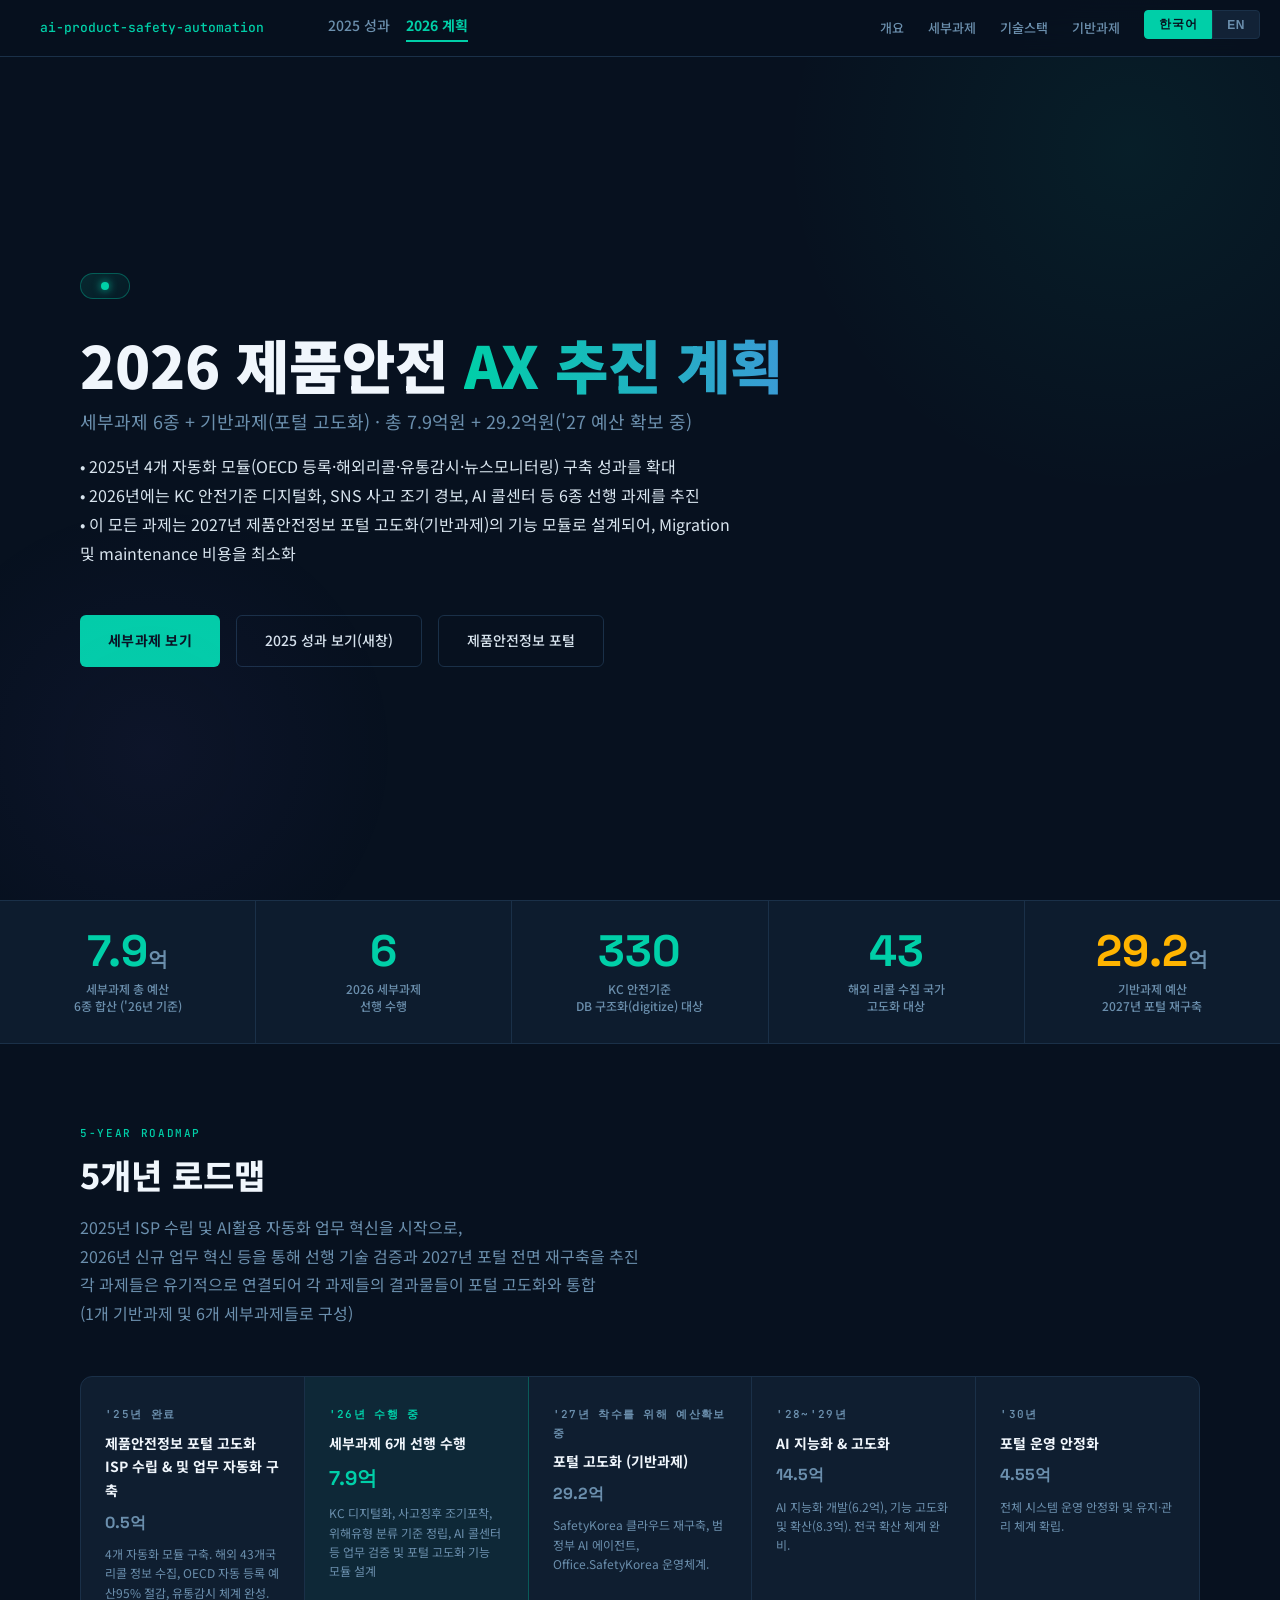
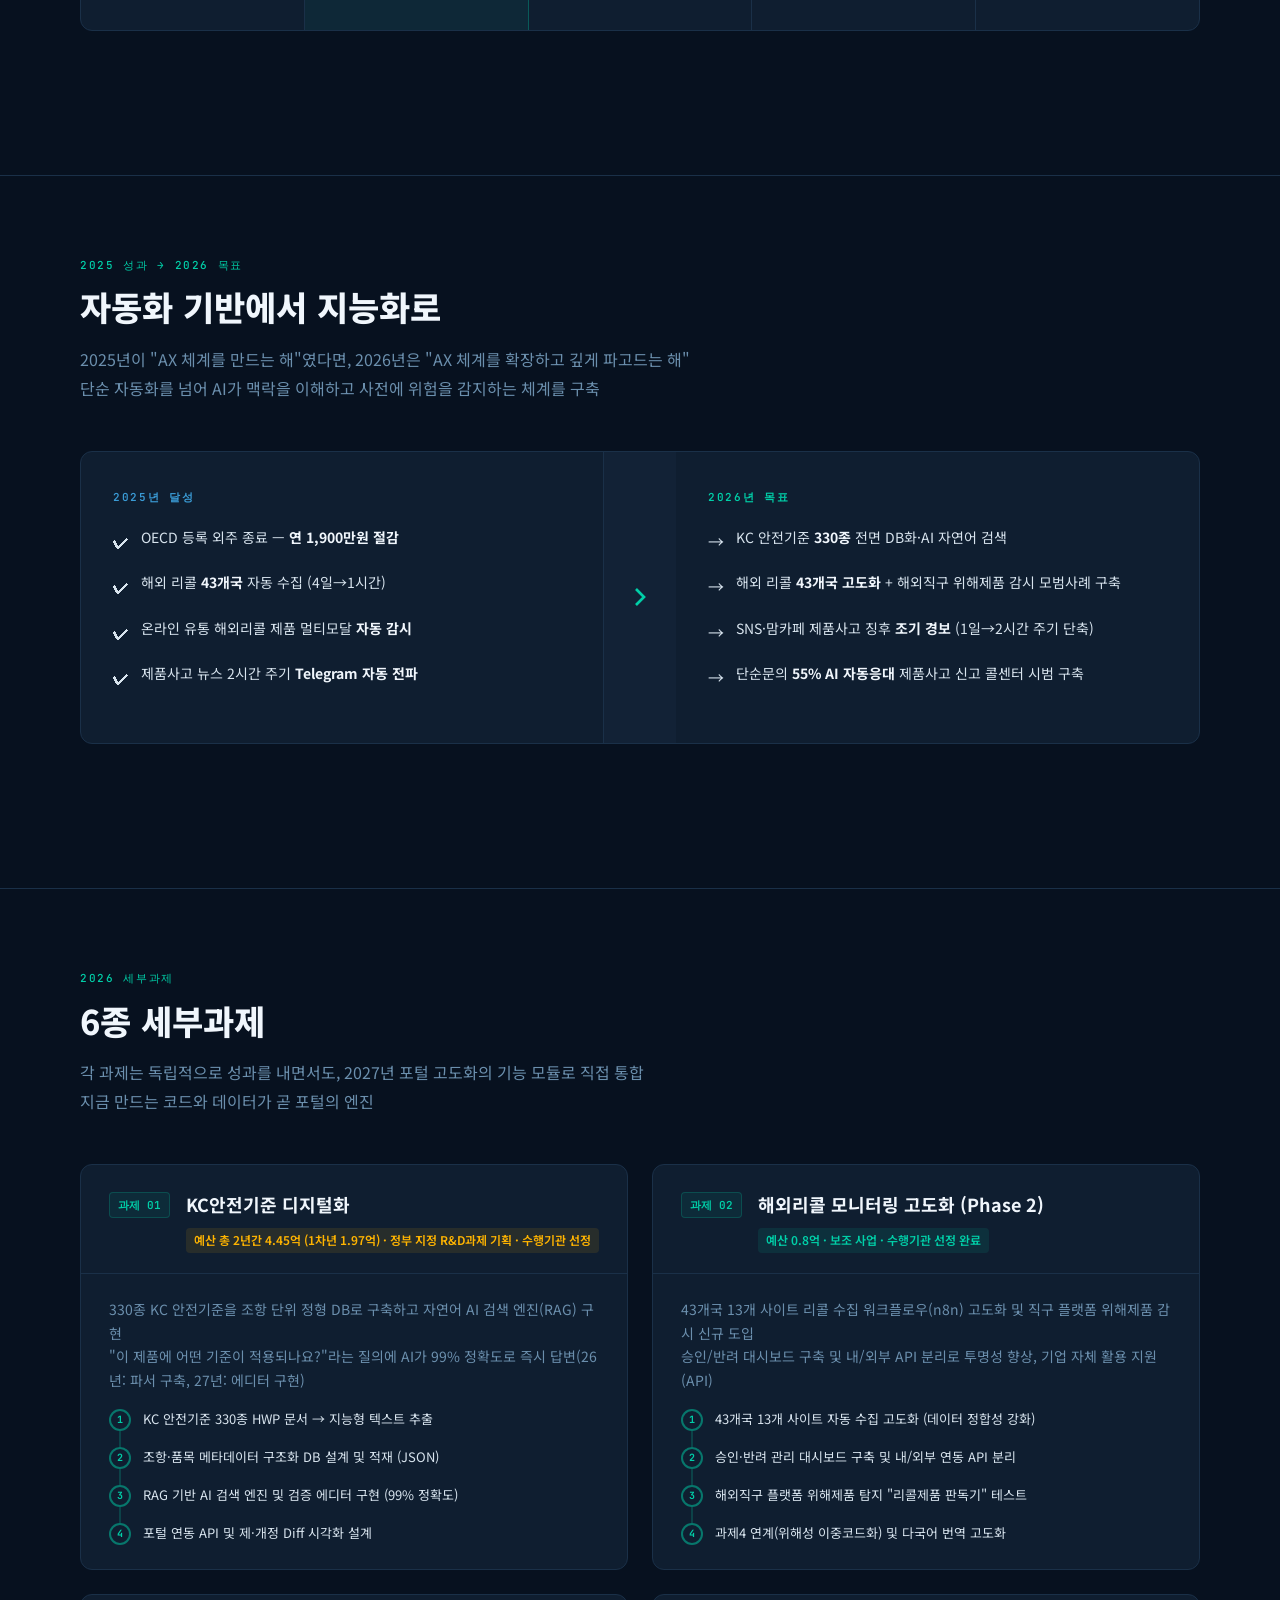
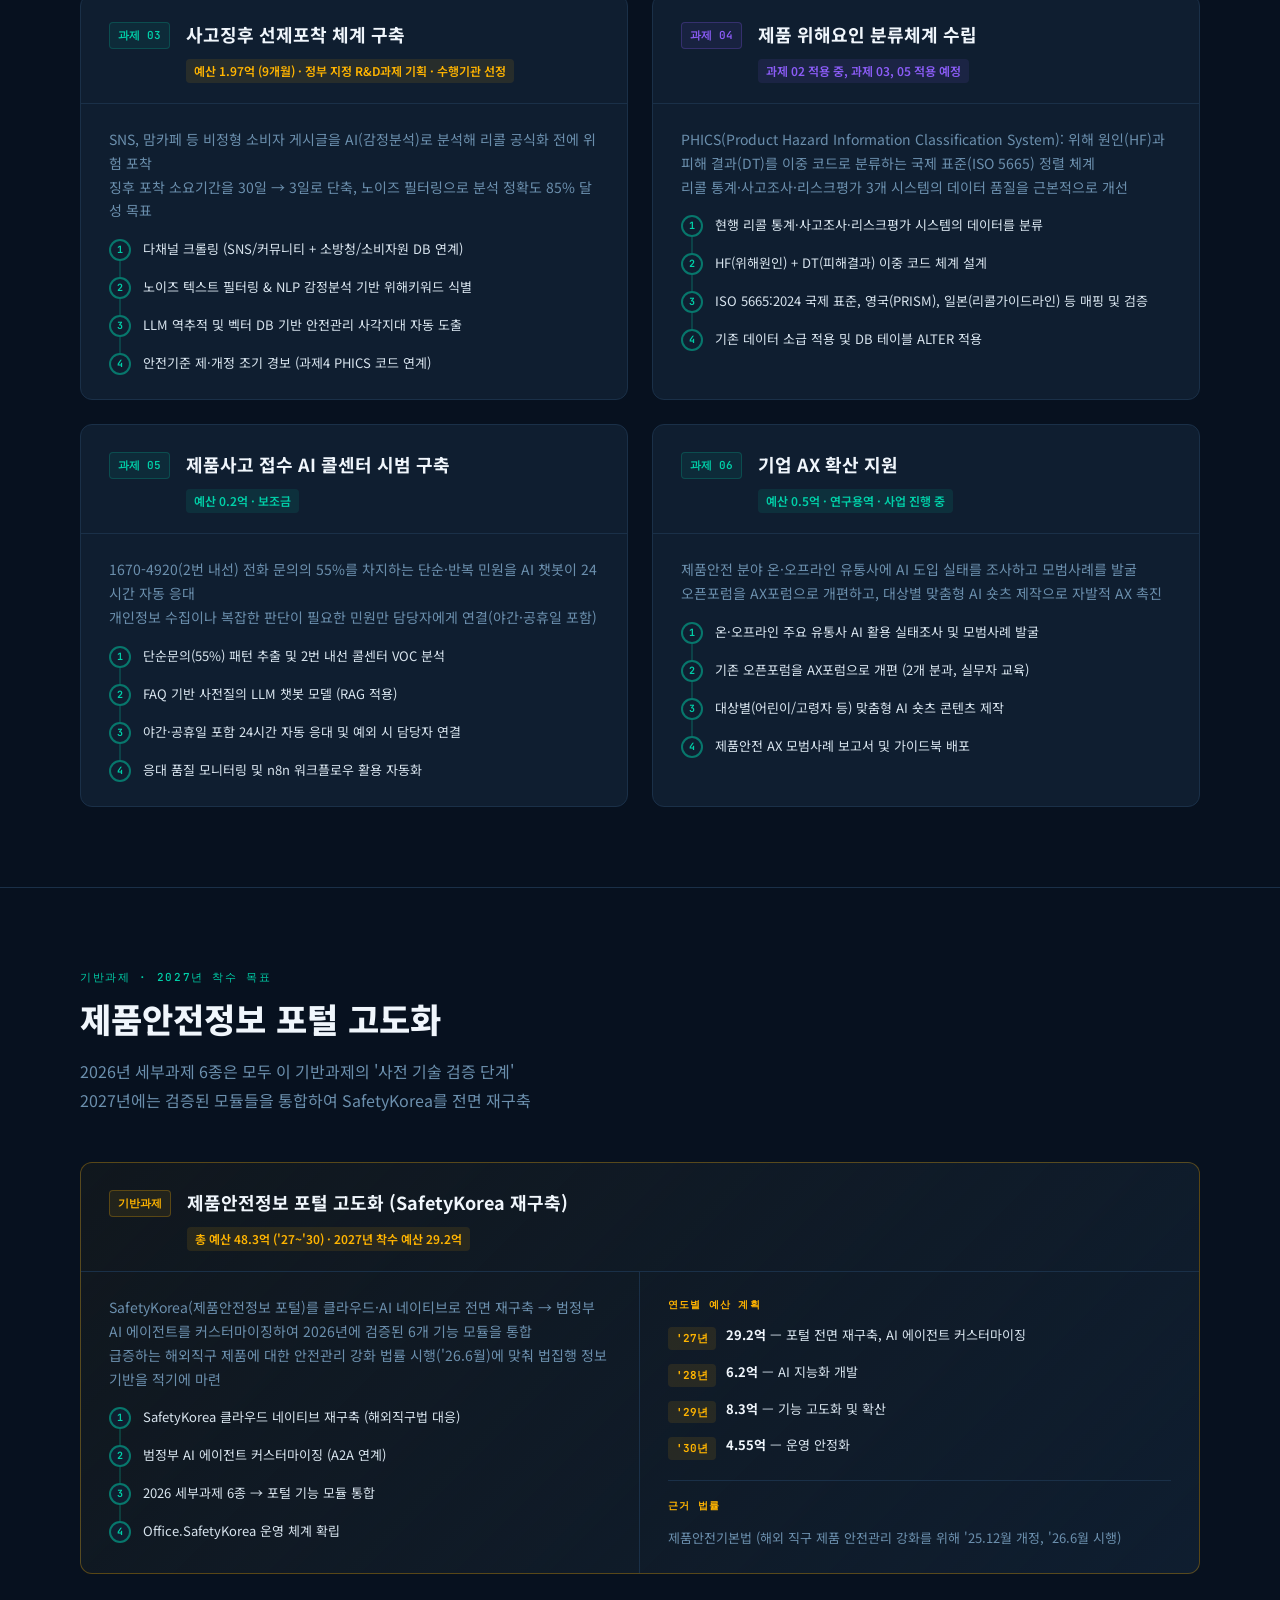
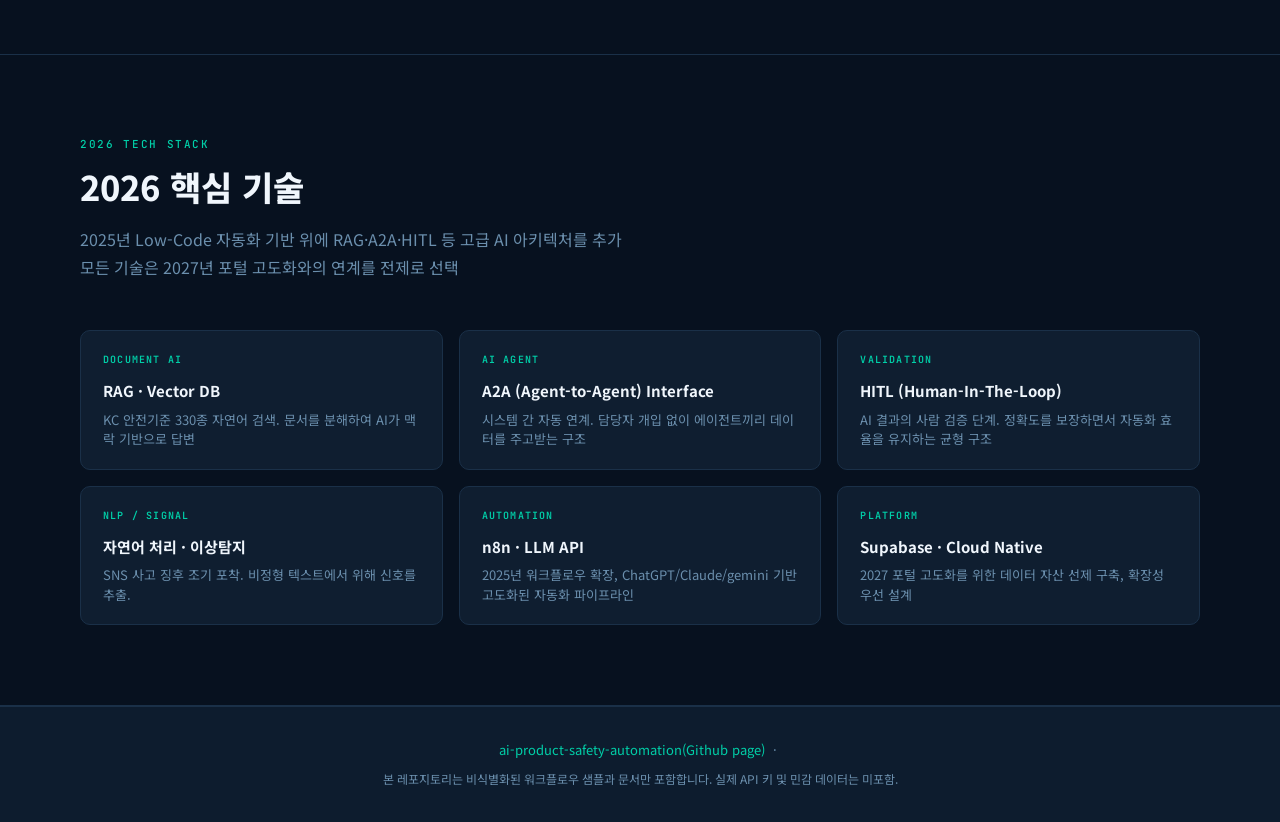
==== docs/2026.html @ 0cce058b "Update 2026.html" ====
<!DOCTYPE html>
<html lang="ko">

<head>
  <meta charset="UTF-8">
  <meta name="viewport" content="width=device-width, initial-scale=1.0">
  <title>2026 AI-Based Product Safety AX Plan | 배승호 · Seungho Bae</title>
  <meta name="description" content="2026년 제품안전 AX 추진 계획 — 세부과제 6종 + 기반과제(포털 고도화) | 제품안전정보과">
  <link rel="preconnect" href="https://fonts.googleapis.com">
  <link
    href="https://fonts.googleapis.com/css2?family=Noto+Sans+KR:wght@300;400;500;700;900&family=Space+Grotesk:wght@300;400;500;600;700&family=JetBrains+Mono:wght@400;500&display=swap"
    rel="stylesheet">
  <style>
    :root {
      --navy: #07111F;
      --navy2: #0D1C2E;
      --navy3: #122236;
      --card: #0F1E30;
      --teal: #00CFA8;
      --teal2: #00A888;
      --gold: #FFB400;
      --gold2: #E09E00;
      --orange: #FF6B35;
      --blue: #3A9BD5;
      --purple: #8B5CF6;
      --text: #D8E4EE;
      --muted: #6B8FAD;
      --border: #1A3048;
      --white: #F0F6FC;
    }

    * {
      margin: 0;
      padding: 0;
      box-sizing: border-box;
    }

    html {
      scroll-behavior: smooth;
    }

    body {
      font-family: 'Noto Sans KR', 'Space Grotesk', sans-serif;
      background: var(--navy);
      color: var(--text);
      line-height: 1.7;
      overflow-x: hidden;
    }

    /* ── LANG TOGGLE ── */
    .lang-bar {
      position: fixed;
      top: 0;
      right: 0;
      z-index: 999;
      display: flex;
      gap: 0;
      padding: 10px 20px;
    }

    .lang-btn {
      padding: 5px 14px;
      font-size: 12px;
      font-weight: 600;
      background: var(--navy3);
      color: var(--muted);
      border: 1px solid var(--border);
      cursor: pointer;
      transition: all 0.2s;
      letter-spacing: 0.05em;
    }

    .lang-btn:first-child {
      border-radius: 4px 0 0 4px;
    }

    .lang-btn:last-child {
      border-radius: 0 4px 4px 0;
    }

    .lang-btn.active {
      background: var(--teal);
      color: var(--navy);
      border-color: var(--teal);
    }

    .lang-btn:hover:not(.active) {
      color: var(--white);
    }

    /* ── NAV ── */
    nav {
      position: fixed;
      top: 0;
      left: 0;
      right: 0;
      z-index: 100;
      background: rgba(7, 17, 31, 0.92);
      backdrop-filter: blur(12px);
      border-bottom: 1px solid var(--border);
      padding: 14px 40px;
      display: flex;
      align-items: center;
      gap: 32px;
    }

    .nav-logo {
      font-family: 'JetBrains Mono', monospace;
      font-size: 13px;
      color: var(--teal);
      font-weight: 500;
      text-decoration: none;
      white-space: nowrap;
    }

    .nav-links {
      display: flex;
      gap: 24px;
      margin-left: auto;
      margin-right: 120px;
    }

    .nav-links a {
      font-size: 13px;
      color: var(--muted);
      text-decoration: none;
      transition: color 0.2s;
      font-weight: 500;
    }

    .nav-links a:hover {
      color: var(--teal);
    }

    /* ── HERO ── */
    .hero {
      min-height: 100vh;
      display: flex;
      flex-direction: column;
      justify-content: center;
      padding: 120px 80px 80px;
      position: relative;
      overflow: hidden;
    }

    .hero::before {
      content: '';
      position: absolute;
      top: -200px;
      right: -200px;
      width: 700px;
      height: 700px;
      border-radius: 50%;
      background: radial-gradient(circle, rgba(0, 207, 168, 0.07) 0%, transparent 70%);
      pointer-events: none;
    }

    .hero::after {
      content: '';
      position: absolute;
      bottom: -100px;
      left: -100px;
      width: 500px;
      height: 500px;
      border-radius: 50%;
      background: radial-gradient(circle, rgba(139, 92, 246, 0.05) 0%, transparent 70%);
      pointer-events: none;
    }

    .plan-badge {
      display: inline-flex;
      align-items: center;
      gap: 10px;
      background: linear-gradient(135deg, rgba(0, 207, 168, 0.12), rgba(0, 207, 168, 0.05));
      border: 1px solid rgba(0, 207, 168, 0.35);
      border-radius: 100px;
      padding: 8px 20px;
      margin-bottom: 32px;
      width: fit-content;
      animation: fadeInDown 0.6s ease;
    }

    .plan-badge .dot {
      width: 8px;
      height: 8px;
      border-radius: 50%;
      background: var(--teal);
      box-shadow: 0 0 8px var(--teal);
      animation: pulse 2s infinite;
    }

    @keyframes pulse {

      0%,
      100% {
        opacity: 1;
      }

      50% {
        opacity: 0.4;
      }
    }

    .plan-badge span {
      font-size: 13px;
      font-weight: 600;
      color: var(--teal);
      letter-spacing: 0.03em;
    }

    .hero h1 {
      font-size: clamp(32px, 5vw, 58px);
      font-weight: 900;
      line-height: 1.15;
      color: var(--white);
      margin-bottom: 8px;
      animation: fadeInUp 0.7s ease 0.1s both;
    }

    .hero h1 em {
      font-style: normal;
      background: linear-gradient(90deg, var(--teal), var(--blue));
      -webkit-background-clip: text;
      -webkit-text-fill-color: transparent;
    }

    .hero .subtitle {
      font-size: clamp(14px, 2vw, 18px);
      color: var(--muted);
      margin-bottom: 16px;
      font-weight: 400;
      animation: fadeInUp 0.7s ease 0.2s both;
    }

    .hero .desc {
      max-width: 660px;
      font-size: 16px;
      color: var(--text);
      margin-bottom: 48px;
      line-height: 1.8;
      animation: fadeInUp 0.7s ease 0.3s both;
    }

    .hero-cta {
      display: flex;
      gap: 16px;
      flex-wrap: wrap;
      animation: fadeInUp 0.7s ease 0.4s both;
    }

    .btn-primary {
      display: inline-flex;
      align-items: center;
      gap: 8px;
      background: var(--teal);
      color: var(--navy);
      padding: 13px 28px;
      border-radius: 6px;
      font-weight: 700;
      font-size: 14px;
      text-decoration: none;
      transition: all 0.2s;
      letter-spacing: 0.02em;
    }

    .btn-primary:hover {
      background: var(--teal2);
      transform: translateY(-2px);
    }

    .btn-outline {
      display: inline-flex;
      align-items: center;
      gap: 8px;
      border: 1.5px solid var(--border);
      color: var(--text);
      padding: 13px 28px;
      border-radius: 6px;
      font-weight: 500;
      font-size: 14px;
      text-decoration: none;
      transition: all 0.2s;
    }

    .btn-outline:hover {
      border-color: var(--teal);
      color: var(--teal);
    }

    @keyframes fadeInDown {
      from {
        opacity: 0;
        transform: translateY(-16px);
      }

      to {
        opacity: 1;
        transform: none;
      }
    }

    @keyframes fadeInUp {
      from {
        opacity: 0;
        transform: translateY(20px);
      }

      to {
        opacity: 1;
        transform: none;
      }
    }

    /* ── STATS STRIP ── */
    .stats-strip {
      display: grid;
      grid-template-columns: repeat(5, 1fr);
      gap: 1px;
      background: var(--border);
      border-top: 1px solid var(--border);
      border-bottom: 1px solid var(--border);
    }

    .stat-item {
      background: var(--navy2);
      padding: 28px 24px;
      text-align: center;
      transition: background 0.2s;
    }

    .stat-item:hover {
      background: var(--navy3);
    }

    .stat-num {
      font-family: 'Space Grotesk', sans-serif;
      font-size: clamp(28px, 3.5vw, 44px);
      font-weight: 700;
      color: var(--teal);
      line-height: 1;
      margin-bottom: 8px;
    }

    .stat-num.gold {
      color: var(--gold);
    }

    .stat-num.purple {
      color: var(--purple);
    }

    .stat-label {
      font-size: 12px;
      color: var(--muted);
      font-weight: 500;
      line-height: 1.4;
    }

    /* ── SECTIONS ── */
    section {
      padding: 80px 80px;
    }

    .section-tag {
      font-family: 'JetBrains Mono', monospace;
      font-size: 11px;
      font-weight: 500;
      color: var(--teal);
      letter-spacing: 0.15em;
      text-transform: uppercase;
      margin-bottom: 12px;
      display: block;
    }

    .section-title {
      font-size: clamp(22px, 3vw, 34px);
      font-weight: 800;
      color: var(--white);
      margin-bottom: 16px;
      line-height: 1.25;
    }

    .section-desc {
      font-size: 16px;
      color: var(--muted);
      max-width: 640px;
      line-height: 1.8;
      margin-bottom: 48px;
    }

    /* ── ROADMAP ── */
    .roadmap {
      display: flex;
      align-items: stretch;
      gap: 0;
      margin-bottom: 64px;
      background: var(--card);
      border: 1px solid var(--border);
      border-radius: 12px;
      overflow: hidden;
    }

    .rm-step {
      flex: 1;
      padding: 28px 24px;
      border-right: 1px solid var(--border);
      position: relative;
      transition: background 0.2s;
    }

    .rm-step:last-child {
      border-right: none;
    }

    .rm-step:hover {
      background: var(--navy3);
    }

    .rm-step.active {
      background: rgba(0, 207, 168, 0.06);
      border-color: rgba(0, 207, 168, 0.3);
    }

    .rm-year {
      font-family: 'JetBrains Mono', monospace;
      font-size: 11px;
      font-weight: 600;
      letter-spacing: 0.12em;
      margin-bottom: 8px;
      color: var(--muted);
    }

    .rm-step.active .rm-year {
      color: var(--teal);
    }

    .rm-name {
      font-size: 14px;
      font-weight: 700;
      color: var(--white);
      margin-bottom: 6px;
    }

    .rm-budget {
      font-family: 'Space Grotesk', sans-serif;
      font-size: 20px;
      font-weight: 700;
      color: var(--teal);
      margin-bottom: 8px;
    }

    .rm-step:not(.active) .rm-budget {
      color: var(--muted);
      font-size: 16px;
    }

    .rm-desc {
      font-size: 12px;
      color: var(--muted);
      line-height: 1.6;
    }

    /* ── BEFORE/AFTER (2025→2026) ── */
    .before-after {
      display: grid;
      grid-template-columns: 1fr auto 1fr;
      gap: 0;
      align-items: stretch;
      margin-bottom: 64px;
      background: var(--card);
      border: 1px solid var(--border);
      border-radius: 12px;
      overflow: hidden;
    }

    .ba-side {
      padding: 36px 32px;
    }

    .ba-side.before {
      border-right: 1px solid var(--border);
    }

    .ba-label {
      font-family: 'JetBrains Mono', monospace;
      font-size: 11px;
      font-weight: 600;
      letter-spacing: 0.15em;
      text-transform: uppercase;
      margin-bottom: 20px;
    }

    .ba-label.before {
      color: var(--blue);
    }

    .ba-label.after {
      color: var(--teal);
    }

    .ba-arrow {
      display: flex;
      align-items: center;
      justify-content: center;
      padding: 20px;
      background: var(--navy3);
    }

    .ba-arrow svg {
      color: var(--teal);
    }

    .ba-item {
      display: flex;
      gap: 12px;
      margin-bottom: 16px;
      align-items: flex-start;
    }

    .ba-icon {
      font-size: 16px;
      margin-top: 2px;
      flex-shrink: 0;
    }

    .ba-text {
      font-size: 14px;
      color: var(--text);
      line-height: 1.6;
    }

    .ba-text strong {
      color: var(--white);
    }

    /* ── MODULES GRID ── */
    .modules-grid {
      display: grid;
      grid-template-columns: repeat(2, 1fr);
      gap: 24px;
    }

    .module-card {
      background: var(--card);
      border: 1px solid var(--border);
      border-radius: 12px;
      overflow: hidden;
      transition: border-color 0.2s, transform 0.2s;
    }

    .module-card:hover {
      border-color: var(--teal);
      transform: translateY(-3px);
    }

    .module-card.base-task {
      grid-column: 1 / -1;
      border-color: rgba(255, 180, 0, 0.3);
      background: linear-gradient(135deg, rgba(255, 180, 0, 0.04), var(--card));
    }

    .module-card.base-task:hover {
      border-color: var(--gold);
    }

    .module-header {
      padding: 24px 28px 20px;
      border-bottom: 1px solid var(--border);
      display: flex;
      align-items: flex-start;
      gap: 16px;
    }

    .module-num {
      font-family: 'JetBrains Mono', monospace;
      font-size: 11px;
      font-weight: 600;
      color: var(--teal);
      background: rgba(0, 207, 168, 0.08);
      border: 1px solid rgba(0, 207, 168, 0.2);
      border-radius: 4px;
      padding: 3px 8px;
      white-space: nowrap;
      margin-top: 3px;
    }

    .module-num.gold-num {
      color: var(--gold);
      background: rgba(255, 180, 0, 0.08);
      border-color: rgba(255, 180, 0, 0.25);
    }

    .module-num.internal {
      color: var(--purple);
      background: rgba(139, 92, 246, 0.08);
      border-color: rgba(139, 92, 246, 0.25);
    }

    .module-title {
      font-size: 18px;
      font-weight: 700;
      color: var(--white);
      margin-bottom: 6px;
    }

    .module-impact {
      display: inline-block;
      font-size: 12px;
      font-weight: 600;
      color: var(--gold);
      background: rgba(255, 180, 0, 0.1);
      border-radius: 4px;
      padding: 2px 8px;
    }

    .module-impact.teal {
      color: var(--teal);
      background: rgba(0, 207, 168, 0.1);
    }

    .module-impact.purple {
      color: var(--purple);
      background: rgba(139, 92, 246, 0.1);
    }

    .module-body {
      padding: 24px 28px;
    }

    .module-body p {
      font-size: 14px;
      color: var(--muted);
      line-height: 1.7;
      margin-bottom: 16px;
    }

    .process-steps {
      display: flex;
      flex-direction: column;
      gap: 16px;
      position: relative;
      padding-left: 22px;
      margin-top: 16px;
    }

    .process-steps::before {
      content: '';
      position: absolute;
      top: 8px;
      bottom: 8px;
      left: 10px;
      width: 2px;
      background: rgba(0, 207, 168, 0.2);
    }

    .step {
      display: flex;
      align-items: flex-start;
      gap: 12px;
      font-size: 13px;
      color: var(--text);
      line-height: 1.6;
      position: relative;
    }

    .step-num {
      width: 22px;
      height: 22px;
      border-radius: 50%;
      flex-shrink: 0;
      background: var(--card);
      border: 2px solid rgba(0, 207, 168, 0.5);
      display: flex;
      align-items: center;
      justify-content: center;
      font-family: 'JetBrains Mono', monospace;
      font-size: 10px;
      font-weight: 700;
      color: var(--teal);
      margin-left: -22px;
      z-index: 2;
      margin-top: 0px;
    }

    .module-card.internal-task .process-steps::before {
      background: rgba(139, 92, 246, 0.2);
    }

    .module-card.internal-task .step-num {
      border-color: rgba(139, 92, 246, 0.5);
      color: var(--purple);
    }

    /* ── BASE TASK LAYOUT ── */
    .base-task-inner {
      display: grid;
      grid-template-columns: 1fr 1fr;
      gap: 0;
    }

    .base-task-inner .module-body {
      border-right: 1px solid var(--border);
    }

    .base-task-right {
      padding: 24px 28px;
    }

    .base-tag {
      font-family: 'JetBrains Mono', monospace;
      font-size: 10px;
      font-weight: 600;
      letter-spacing: 0.12em;
      text-transform: uppercase;
      color: var(--gold);
      margin-bottom: 12px;
    }

    .timeline-row {
      display: flex;
      gap: 10px;
      margin-bottom: 12px;
      align-items: flex-start;
    }

    .tl-year {
      font-family: 'JetBrains Mono', monospace;
      font-size: 11px;
      font-weight: 700;
      color: var(--gold);
      background: rgba(255, 180, 0, 0.1);
      border-radius: 4px;
      padding: 2px 8px;
      white-space: nowrap;
      margin-top: 2px;
    }

    .tl-desc {
      font-size: 13px;
      color: var(--text);
      line-height: 1.6;
    }

    /* ── STACK TABLE ── */
    .stack-grid {
      display: grid;
      grid-template-columns: repeat(3, 1fr);
      gap: 16px;
    }

    .stack-card {
      background: var(--card);
      border: 1px solid var(--border);
      border-radius: 10px;
      padding: 20px 22px;
    }

    .stack-layer {
      font-family: 'JetBrains Mono', monospace;
      font-size: 10px;
      font-weight: 600;
      color: var(--teal);
      letter-spacing: 0.12em;
      text-transform: uppercase;
      margin-bottom: 10px;
    }

    .stack-tech {
      font-size: 15px;
      font-weight: 700;
      color: var(--white);
      margin-bottom: 6px;
    }

    .stack-desc {
      font-size: 13px;
      color: var(--muted);
      line-height: 1.5;
    }

    /* ── DIVIDER ── */
    .divider {
      border: none;
      border-top: 1px solid var(--border);
      margin: 0;
    }

    /* ── FOOTER ── */
    footer {
      background: var(--navy2);
      border-top: 1px solid var(--border);
      padding: 32px 80px;
      text-align: center;
      font-size: 13px;
      color: var(--muted);
    }

    footer a {
      color: var(--teal);
      text-decoration: none;
    }

    /* ── LANG CONTENT ── */
    body.lang-en [data-kr] {
      display: none;
    }

    body.lang-kr [data-en] {
      display: none;
    }

    /* ── SCROLL REVEAL ── */
    .reveal {
      opacity: 0;
      transform: translateY(24px);
      transition: all 0.6s ease;
    }

    .reveal.visible {
      opacity: 1;
      transform: none;
    }

    /* ── RESPONSIVE ── */
    @media (max-width: 900px) {
      nav {
        padding: 14px 20px;
      }

      .nav-links {
        display: none;
      }

      .hero {
        padding: 100px 24px 60px;
      }

      section {
        padding: 60px 24px;
      }

      .stats-strip {
        grid-template-columns: repeat(3, 1fr);
      }

      .modules-grid {
        grid-template-columns: 1fr;
      }

      .module-card.base-task {
        grid-column: 1;
      }

      .stack-grid {
        grid-template-columns: repeat(2, 1fr);
      }

      .before-after {
        grid-template-columns: 1fr;
      }

      .ba-arrow {
        display: none;
      }

      .roadmap {
        flex-direction: column;
      }

      .rm-step {
        border-right: none;
        border-bottom: 1px solid var(--border);
      }

      .base-task-inner {
        grid-template-columns: 1fr;
      }

      .base-task-inner .module-body {
        border-right: none;
        border-bottom: 1px solid var(--border);
      }

      footer {
        padding: 24px 20px;
      }
    }
  </style>
</head>

<!-- Google tag (gtag.js) -->
<script async src="https://www.googletagmanager.com/gtag/js?id=G-VM1JFKTGJX"></script>
<script>
  window.dataLayer = window.dataLayer || [];
  function gtag() { dataLayer.push(arguments); }
  gtag('js', new Date());
  gtag('config', 'G-VM1JFKTGJX');
</script>

<body class="lang-kr">

  <!-- Language Toggle -->
  <div class="lang-bar">
    <button class="lang-btn active" onclick="setLang('kr')">한국어</button>
    <button class="lang-btn" onclick="setLang('en')">EN</button>
  </div>

  <!-- Navigation -->
  <nav>
    <a href="index.html" class="nav-logo">ai-product-safety-automation</a>
    <!-- 연도 이동 탭 -->
    <div style="display:flex;gap:16px;margin-left:32px;">
      <a href="index.html" style="color:var(--muted);font-weight:500;text-decoration:none;font-size:14px;">2025 성과</a>
      <a href="2026.html"
        style="color:var(--teal);font-weight:700;text-decoration:none;font-size:14px;border-bottom:2px solid var(--teal);padding-bottom:2px;">2026
        계획</a>
    </div>
    <div class="nav-links">
      <a href="#overview" data-kr>개요</a><a href="#overview" data-en>Overview</a>
      <a href="#tasks" data-kr>세부과제</a><a href="#tasks" data-en>Sub-Tasks</a>
      <a href="#stack" data-kr>기술스택</a><a href="#stack" data-en>Tech Stack</a>
      <a href="#base" data-kr>기반과제</a><a href="#base" data-en>Base Task</a>
    </div>
  </nav>

  <!-- HERO -->
  <section class="hero" id="top">
    <div class="plan-badge">
      <div class="dot"></div>
    </div>

    <h1 data-kr>2026 제품안전 <em>AX 추진 계획</em></h1>
    <h1 data-en>2026 Product Safety <em>AX Implementation</em></h1>

    <p class="subtitle" data-kr>세부과제 6종 + 기반과제(포털 고도화) &middot; 총 7.9억원 + 29.2억원('27 예산 확보 중)</p>
    <p class="subtitle" data-en>6 Sub-Tasks + Base Task (Portal Enhancement) &middot; ₩790M + ₩2.92B (FY2027)</p>

    <p class="desc" data-kr>
      &bull; 2025년 4개 자동화 모듈(OECD 등록·해외리콜·유통감시·뉴스모니터링) 구축 성과를 확대<br>
      &bull; 2026년에는 KC 안전기준 디지털화, SNS 사고 조기 경보, AI 콜센터 등 6종 선행 과제를 추진<br>
      &bull; 이 모든 과제는 2027년 제품안전정보 포털 고도화(기반과제)의 기능 모듈로 설계되어, Migration 및 maintenance 비용을 최소화
    </p>
    <p class="desc" data-en>
      &bull; Building on 2025's four automation modules (OECD, overseas recall, marketplace, news monitoring),<br>
      &bull; 2026 advances six pilot tasks: KC standard digitization, SNS early warning, AI call center, and more.<br>
      &bull; Each task is designed as a functional module for the 2027 portal upgrade, minimizing migration costs.
    </p>

    <div class="hero-cta">
      <a href="#tasks" class="btn-primary" data-kr>세부과제 보기</a>
      <a href="#tasks" class="btn-primary" data-en>View Sub-Tasks</a>
      <a href="index.html" class="btn-outline" data-kr target="_blank" rel="noopener noreferrer">2025 성과 보기(새창)</a>
      <a href="index.html" class="btn-outline" data-en target="_blank" rel="noopener noreferrer">View 2025 Results</a>
      <a href="https://www.safetykorea.kr" class="btn-outline" target="_blank">
        <span data-kr>제품안전정보 포털</span><span data-en>Product Safety Korea Portal</span>
      </a>
    </div>
  </section>

  <!-- STATS STRIP -->
  <div class="stats-strip" id="overview">
    <div class="stat-item">
      <div class="stat-num">7.9<span style="font-size:0.45em;color:var(--muted)">억</span></div>
      <div class="stat-label" data-kr>세부과제 총 예산<br>6종 합산 ('26년 기준)</div>
      <div class="stat-label" data-en>Sub-Task Budget<br>6 Tasks Total (FY26)</div>
    </div>
    <div class="stat-item">
      <div class="stat-num">6</div>
      <div class="stat-label" data-kr>2026 세부과제<br>선행 수행</div>
      <div class="stat-label" data-en>Sub-Tasks<br>Pilot Execution</div>
    </div>
    <div class="stat-item">
      <div class="stat-num">330</div>
      <div class="stat-label" data-kr>KC 안전기준<br>DB 구조화(digitize) 대상</div>
      <div class="stat-label" data-en>KC Safety Standards<br>to be Digitized</div>
    </div>
    <div class="stat-item">
      <div class="stat-num">43</div>
      <div class="stat-label" data-kr>해외 리콜 수집 국가<br>고도화 대상</div>
      <div class="stat-label" data-en>Target Countries<br>Recall Monitoring</div>
    </div>
    <div class="stat-item">
      <div class="stat-num gold">29.2<span style="font-size:0.45em;color:var(--muted)">억</span></div>
      <div class="stat-label" data-kr>기반과제 예산<br>2027년 포털 재구축</div>
      <div class="stat-label" data-en>Base Task Budget<br>2027 Portal Rebuild</div>
    </div>
  </div>

  <!-- ROADMAP -->
  <section id="overview">
    <span class="section-tag">5-Year Roadmap</span>
    <h2 class="section-title" data-kr>5개년 로드맵</h2>
    <h2 class="section-title" data-en>5-Year Roadmap</h2>
    <p class="section-desc" data-kr>
      2025년 ISP 수립 및 AI활용 자동화 업무 혁신을 시작으로, <br>
      2026년 신규 업무 혁신 등을 통해 선행 기술 검증과 2027년 포털 전면 재구축을 추진<br>
      각 과제들은 유기적으로 연결되어 각 과제들의 결과물들이 포털 고도화와 통합<br>
      (1개 기반과제 및 6개 세부과제들로 구성)
    </p>
    <p class="section-desc" data-en>
      Starting from the 2025 ISP, 2026 pilot tasks validate technologies before the full 2027 portal rebuild.
      Each stage is organically linked — outputs of one stage become inputs of the next.
    </p>

    <div class="roadmap reveal">
      <div class="rm-step">
        <div class="rm-year">'25년 완료</div>
        <div class="rm-name" data-kr>제품안전정보 포털 고도화 ISP 수립 &amp; 및 업무 자동화 구축</div>
        <div class="rm-name" data-en>ISP &amp; Automation</div>
        <div class="rm-budget">0.5억</div>
        <div class="rm-desc" data-kr>4개 자동화 모듈 구축. 해외 43개국 리콜 정보 수집, OECD 자동 등록 예산95% 절감, 유통감시 체계 완성.</div>
        <div class="rm-desc" data-en>4 automation modules: 43-country recall, 95% OECD cost cut, marketplace
          surveillance.</div>
      </div>
      <div class="rm-step active">
        <div class="rm-year">'26년 수행 중</div>
        <div class="rm-name" data-kr>세부과제 6개 선행 수행</div>
        <div class="rm-name" data-en>6 Sub-Task Pilots</div>
        <div class="rm-budget">7.9억</div>
        <div class="rm-desc" data-kr>KC 디지털화, 사고징후 조기포착, 위해유형 분류 기준 정립, AI 콜센터 등 업무 검증 및 포털 고도화 기능 모듈 설계</div>
        <div class="rm-desc" data-en>KC digitization, SNS early warning, AI call center pilots. Portal module design.
        </div>
      </div>
      <div class="rm-step">
        <div class="rm-year">'27년 착수를 위해 예산확보 중</div>
        <div class="rm-name" data-kr>포털 고도화 (기반과제)</div>
        <div class="rm-name" data-en>Portal Rebuild (Base)</div>
        <div class="rm-budget">29.2억</div>
        <div class="rm-desc" data-kr>SafetyKorea 클라우드 재구축, 범정부 AI 에이전트, Office.SafetyKorea 운영체계.</div>
        <div class="rm-desc" data-en>SafetyKorea cloud rebuild, gov't AI agent, Office.SafetyKorea operation.</div>
      </div>
      <div class="rm-step">
        <div class="rm-year">'28~'29년</div>
        <div class="rm-name" data-kr>AI 지능화 &amp; 고도화</div>
        <div class="rm-name" data-en>AI Intelligence &amp; Scale</div>
        <div class="rm-budget">14.5억</div>
        <div class="rm-desc" data-kr>AI 지능화 개발(6.2억), 기능 고도화 및 확산(8.3억). 전국 확산 체계 완비.</div>
        <div class="rm-desc" data-en>AI intelligence dev (₩620M), enhancement &amp; scaling (₩830M).</div>
      </div>
      <div class="rm-step">
        <div class="rm-year">'30년</div>
        <div class="rm-name" data-kr>포털 운영 안정화</div>
        <div class="rm-name" data-en>Operations Stabilization</div>
        <div class="rm-budget">4.55억</div>
        <div class="rm-desc" data-kr>전체 시스템 운영 안정화 및 유지·관리 체계 확립.</div>
        <div class="rm-desc" data-en>Full system stabilization and sustained operations.</div>
      </div>
    </div>
  </section>

  <hr class="divider">

  <!-- 2025 → 2026 변화 -->
  <section>
    <span class="section-tag" data-kr>2025 성과 → 2026 목표</span>
    <span class="section-tag" data-en>2025 Achieved → 2026 Targets</span>
    <h2 class="section-title" data-kr>자동화 기반에서 지능화로</h2>
    <h2 class="section-title" data-en>From Automation Foundation to Intelligence</h2>
    <p class="section-desc" data-kr>
      2025년이 "AX 체계를 만드는 해"였다면, 2026년은 "AX 체계를 확장하고 깊게 파고드는 해"<br>
      단순 자동화를 넘어 AI가 맥락을 이해하고 사전에 위험을 감지하는 체계를 구축
    </p>
    <p class="section-desc" data-en>
      If 2025 was the year of building, 2026 is the year of expansion and depth.
      Moving beyond simple automation to AI that understands context and proactively detects risks.
    </p>

    <div class="before-after reveal">
      <div class="ba-side before">
        <div class="ba-label before" data-kr>2025년 달성</div>
        <div class="ba-label before" data-en>2025 Achievements</div>
        <div class="ba-item" data-kr><span class="ba-icon">✔</span><span class="ba-text">OECD 등록 외주 종료 — <strong>연
              1,900만원 절감</strong></span></div>
        <div class="ba-item" data-en><span class="ba-icon">✔</span><span class="ba-text">OECD outsourcing ended —
            <strong>$19K/year saved</strong></span></div>
        <div class="ba-item" data-kr><span class="ba-icon">✔</span><span class="ba-text">해외 리콜 <strong>43개국</strong> 자동
            수집 (4일→1시간)</span></div>
        <div class="ba-item" data-en><span class="ba-icon">✔</span><span class="ba-text">Overseas recall <strong>43
              countries</strong> automated (4 days→1 hour)</span></div>
        <div class="ba-item" data-kr><span class="ba-icon">✔</span><span class="ba-text">온라인 유통 해외리콜 제품 멀티모달 <strong>자동
              감시</strong></span></div>
        <div class="ba-item" data-en><span class="ba-icon">✔</span><span class="ba-text">AI multimodal
            <strong>marketplace surveillance</strong></span></div>
        <div class="ba-item" data-kr><span class="ba-icon">✔</span><span class="ba-text">제품사고 뉴스 2시간 주기 <strong>Telegram
              자동 전파</strong></span></div>
        <div class="ba-item" data-en><span class="ba-icon">✔</span><span class="ba-text">Product incident news
            <strong>auto-alert</strong> every 2 hours</span></div>
      </div>
      <div class="ba-arrow">
        <svg width="32" height="32" viewBox="0 0 24 24" fill="none" stroke="currentColor" stroke-width="2">
          <polyline points="9 18 15 12 9 6" />
        </svg>
      </div>
      <div class="ba-side">
        <div class="ba-label after" data-kr>2026년 목표</div>
        <div class="ba-label after" data-en>2026 Targets</div>
        <div class="ba-item" data-kr><span class="ba-icon">→</span><span class="ba-text">KC 안전기준 <strong>330종</strong>
            전면 DB화·AI 자연어 검색</span></div>
        <div class="ba-item" data-en><span class="ba-icon">→</span><span class="ba-text"><strong>330</strong> KC safety
            standards fully digitized with AI search</span></div>
        <div class="ba-item" data-kr><span class="ba-icon">→</span><span class="ba-text">해외 리콜 <strong>43개국 고도화</strong>
            + 해외직구 위해제품 감시 모범사례 구축</span></div>
        <div class="ba-item" data-en><span class="ba-icon">→</span><span class="ba-text">Recall monitoring advanced for
            <strong>43 countries</strong> + cross-border e-commerce</span></div>
        <div class="ba-item" data-kr><span class="ba-icon">→</span><span class="ba-text">SNS·맘카페 제품사고 징후 <strong>조기
              경보</strong> (1일→2시간 주기 단축)</span></div>
        <div class="ba-item" data-en><span class="ba-icon">→</span><span class="ba-text">SNS/community <strong>early
              warning</strong> (1 day→2 hours)</span></div>
        <div class="ba-item" data-kr><span class="ba-icon">→</span><span class="ba-text">단순문의 <strong>55% AI
              자동응대</strong> 제품사고 신고 콜센터 시범 구축</span></div>
        <div class="ba-item" data-en><span class="ba-icon">→</span><span class="ba-text"><strong>55% AI
              auto-response</strong> Product incident report call center pilot launch</span></div>
      </div>
    </div>
  </section>

  <hr class="divider">

  <!-- 세부과제 6종 -->
  <section id="tasks">
    <span class="section-tag" data-kr>2026 세부과제</span>
    <span class="section-tag" data-en>2026 Sub-Tasks</span>
    <h2 class="section-title" data-kr>6종 세부과제</h2>
    <h2 class="section-title" data-en>6 Sub-Tasks</h2>
    <p class="section-desc" data-kr>
      각 과제는 독립적으로 성과를 내면서도, 2027년 포털 고도화의 기능 모듈로 직접 통합<br>
      지금 만드는 코드와 데이터가 곧 포털의 엔진
    </p>
    <p class="section-desc" data-en>
      Each task delivers independent results while functioning as a direct module for the 2027 portal upgrade.
      The code and data built now become the portal's engine.
    </p>

    <div class="modules-grid">

      <!-- 과제 1 -->
      <div class="module-card reveal">
        <div class="module-header">
          <div class="module-num">과제 01</div>
          <div>
            <div class="module-title" data-kr>KC안전기준 디지털화</div>
            <div class="module-title" data-en>KC Safety Standard Digitization</div>
            <span class="module-impact" data-kr>예산 총 2년간 4.45억 (1차년 1.97억) · 정부 지정 R&D과제 기획 · 수행기관 선정</span>
            <span class="module-impact" data-en>Total ₩445M (Year 1: ₩197M) · Institution Selected</span>
          </div>
        </div>
        <div class="module-body">
          <p data-kr>330종 KC 안전기준을 조항 단위 정형 DB로 구축하고 자연어 AI 검색 엔진(RAG) 구현<br>
            "이 제품에 어떤 기준이 적용되나요?"라는 질의에 AI가 99% 정확도로 즉시 답변(26년: 파서 구축, 27년: 에디터 구현)</p>
          <p data-en>Converts 330 KC standards into structured DB with AI NLP engine.<br>Phase 1 Parser dev (26'), Phase
            2 Editor dev (27')</p>
          <div class="process-steps">
            <div class="step">
              <div class="step-num">1</div>
              <div class="step-content"><span data-kr>KC 안전기준 330종 HWP 문서 → 지능형 텍스트 추출</span><span data-en>Intelligent
                  text extraction from HWP standards</span></div>
            </div>
            <div class="step">
              <div class="step-num">2</div>
              <div class="step-content"><span data-kr>조항·품목 메타데이터 구조화 DB 설계 및 적재 (JSON)</span><span data-en>Structured
                  metadata DB design &amp; load (JSON)</span></div>
            </div>
            <div class="step">
              <div class="step-num">3</div>
              <div class="step-content"><span data-kr>RAG 기반 AI 검색 엔진 및 검증 에디터 구현 (99% 정확도)</span><span data-en>RAG AI
                  search engine &amp; Editor build (99% accuracy)</span></div>
            </div>
            <div class="step">
              <div class="step-num">4</div>
              <div class="step-content"><span data-kr>포털 연동 API 및 제·개정 Diff 시각화 설계</span><span data-en>Portal API &amp;
                  revision diff visualization design</span></div>
            </div>
          </div>
        </div>
      </div>

      <!-- 과제 2 -->
      <div class="module-card reveal">
        <div class="module-header">
          <div class="module-num">과제 02</div>
          <div>
            <div class="module-title" data-kr>해외리콜 모니터링 고도화 (Phase 2)</div>
            <div class="module-title" data-en>Overseas Recall Monitoring (Phase 2)</div>
            <span class="module-impact teal" data-kr>예산 0.8억 · 보조 사업 · 수행기관 선정 완료</span>
            <span class="module-impact teal" data-en>Budget ₩80M · Selected</span>
          </div>
        </div>
        <div class="module-body">
          <p data-kr>43개국 13개 사이트 리콜 수집 워크플로우(n8n) 고도화 및 직구 플랫폼 위해제품 감시 신규 도입<br>
            승인/반려 대시보드 구축 및 내/외부 API 분리로 투명성 향상, 기업 자체 활용 지원(API)</p>
          <p data-en>Enhances 43-country collection workflow (n8n). Introduces cross-border platform surveillance &amp;
            admin dashboard.</p>
          <div class="process-steps">
            <div class="step">
              <div class="step-num">1</div>
              <div class="step-content"><span data-kr>43개국 13개 사이트 자동 수집 고도화 (데이터 정합성 강화)</span><span data-en>Advance
                  automated collection (improve duplicate tracking)</span></div>
            </div>
            <div class="step">
              <div class="step-num">2</div>
              <div class="step-content"><span data-kr>승인·반려 관리 대시보드 구축 및 내/외부 연동 API 분리</span><span data-en>Admin
                  dashboard build &amp; internal/external API split</span></div>
            </div>
            <div class="step">
              <div class="step-num">3</div>
              <div class="step-content"><span data-kr>해외직구 플랫폼 위해제품 탐지 "리콜제품 판독기" 테스트</span><span data-en>Cross-border
                  platform hazard detection module pilot</span></div>
            </div>
            <div class="step">
              <div class="step-num">4</div>
              <div class="step-content"><span data-kr>과제4 연계(위해성 이중코드화) 및 다국어 번역 고도화</span><span data-en>Align with
                  PHICS (Task 4) &amp; multilingual translation upgrade</span></div>
            </div>
          </div>
        </div>
      </div>

      <!-- 과제 3 -->
      <div class="module-card reveal">
        <div class="module-header">
          <div class="module-num">과제 03</div>
          <div>
            <div class="module-title" data-kr>사고징후 선제포착 체계 구축</div>
            <div class="module-title" data-en>Proactive Accident Signal Detection</div>
            <span class="module-impact" data-kr>예산 1.97억 (9개월) · 정부 지정 R&D과제 기획 · 수행기관 선정</span>
            <span class="module-impact" data-en>Budget ₩197M · Institution Selected</span>
          </div>
        </div>
        <div class="module-body">
          <p data-kr>SNS, 맘카페 등 비정형 소비자 게시글을 AI(감정분석)로 분석해 리콜 공식화 전에 위험 포착<br>
            징후 포착 소요기간을 30일 → 3일로 단축, 노이즈 필터링으로 분석 정확도 85% 달성 목표</p>
          <p data-en>Analyzes public SNS texts with AI (Sentiment) to detect hazards before recalls. Cuts detection
            time from 30 to 3 days.</p>
          <div class="process-steps">
            <div class="step">
              <div class="step-num">1</div>
              <div class="step-content"><span data-kr>다채널 크롤링 (SNS/커뮤니티 + 소방청/소비자원 DB 연계)</span><span
                  data-en>Multi-channel scrape (+ Fire protection/Consumer agency DB)</span></div>
            </div>
            <div class="step">
              <div class="step-num">2</div>
              <div class="step-content"><span data-kr>노이즈 텍스트 필터링 &amp; NLP 감정분석 기반 위해키워드 식별</span><span data-en>Noise
                  filtering &amp; NLP Sentiment based hazard extraction</span></div>
            </div>
            <div class="step">
              <div class="step-num">3</div>
              <div class="step-content"><span data-kr>LLM 역추적 및 벡터 DB 기반 안전관리 사각지대 자동 도출</span><span data-en>LLM
                  traceback &amp; Vector DB based hazard deduction</span></div>
            </div>
            <div class="step">
              <div class="step-num">4</div>
              <div class="step-content"><span data-kr>안전기준 제·개정 조기 경보 (과제4 PHICS 코드 연계)</span><span data-en>Early
                  warning alert (Linked with PHICS dual-coding)</span></div>
            </div>
          </div>
        </div>
      </div>

      <!-- 과제 4 -->
      <div class="module-card reveal">
        <div class="module-header">
          <div class="module-num internal">과제 04</div>
          <div>
            <div class="module-title" data-kr>제품 위해요인 분류체계 수립</div>
            <div class="module-title" data-en>Product Hazard/Damage Classification System</div>
            <span class="module-impact purple" data-kr>과제 02 적용 중, 과제 03, 05 적용 예정</span>
            <span class="module-impact purple" data-en>PDR v0.9.6 under review · Q2 DB migration prep</span>
          </div>
        </div>
        <div class="module-body">
          <p data-kr>PHICS(Product Hazard Information Classification System): 위해 원인(HF)과 피해 결과(DT)를 이중 코드로 분류하는 국제
            표준(ISO 5665) 정렬 체계<br>
            리콜 통계·사고조사·리스크평가 3개 시스템의 데이터 품질을 근본적으로 개선</p>
          <p data-en>PHICS: Dual-code classification aligning Hazard Factor (HF) and Damage Type (DT) with ISO 5665.
            Improves recall stats, incident investigation, and risk assessment data.</p>
          <div class="process-steps">
            <div class="step">
              <div class="step-num">1</div>
              <div class="step-content"><span data-kr>현행 리콜 통계·사고조사·리스크평가 시스템의 데이터를 분류</span><span data-en>Diagnose 3
                  main
                  system schemas</span></div>
            </div>
            <div class="step">
              <div class="step-num">2</div>
              <div class="step-content"><span data-kr>HF(위해원인) + DT(피해결과) 이중 코드 체계 설계</span><span data-en>Design
                  dual-code: HF + DT</span></div>
            </div>
            <div class="step">
              <div class="step-num">3</div>
              <div class="step-content"><span data-kr>ISO 5665:2024 국제 표준, 영국(PRISM), 일본(리콜가이드라인) 등 매핑 및 검증</span><span
                  data-en>Map and validate
                  against ISO 5665:2024</span></div>
            </div>
            <div class="step">
              <div class="step-num">4</div>
              <div class="step-content"><span data-kr>기존 데이터 소급 적용 및 DB 테이블 ALTER 적용</span><span data-en>Retroactive
                  application &amp; DB schema ALTER</span></div>
            </div>
          </div>
        </div>
      </div>

      <!-- 과제 5 -->
      <div class="module-card reveal">
        <div class="module-header">
          <div class="module-num">과제 05</div>
          <div>
            <div class="module-title" data-kr>제품사고 접수 AI 콜센터 시범 구축</div>
            <div class="module-title" data-en>AI Call Center Pilot for Product Incidents</div>
            <span class="module-impact teal" data-kr>예산 0.2억 · 보조금</span>
            <span class="module-impact teal" data-en>Budget ₩20M · Subsidy</span>
          </div>
        </div>
        <div class="module-body">
          <p data-kr>1670-4920(2번 내선) 전화 문의의 55%를 차지하는 단순·반복 민원을 AI 챗봇이 24시간 자동 응대<br>
            개인정보 수집이나 복잡한 판단이 필요한 민원만 담당자에게 연결(야간·공휴일 포함)</p>
          <p data-en>AI chatbot handles 55% of simple inquiries on the hotline 24/7. Complex cases are escalated to
            staff.</p>
          <div class="process-steps">
            <div class="step">
              <div class="step-num">1</div>
              <div class="step-content"><span data-kr>단순문의(55%) 패턴 추출 및 2번 내선 콜센터 VOC 분석</span><span data-en>Extract
                  simple inquiry patterns (55%) from VOC</span></div>
            </div>
            <div class="step">
              <div class="step-num">2</div>
              <div class="step-content"><span data-kr>FAQ 기반 사전질의 LLM 챗봇 모델 (RAG 적용)</span><span data-en>FAQ-based LLM
                  chatbot development (RAG applied)</span></div>
            </div>
            <div class="step">
              <div class="step-num">3</div>
              <div class="step-content"><span data-kr>야간·공휴일 포함 24시간 자동 응대 및 예외 시 담당자 연결</span><span data-en>24/7
                  auto-response &amp; staff escalation</span></div>
            </div>
            <div class="step">
              <div class="step-num">4</div>
              <div class="step-content"><span data-kr>응대 품질 모니터링 및 n8n 워크플로우 활용 자동화</span><span data-en>Monitor response
                  quality &amp; n8n workflow automation</span></div>
            </div>
          </div>
        </div>
      </div>

      <!-- 과제 6 -->
      <div class="module-card reveal">
        <div class="module-header">
          <div class="module-num">과제 06</div>
          <div>
            <div class="module-title" data-kr>기업 AX 확산 지원</div>
            <div class="module-title" data-en>Corporate AX Adoption Support</div>
            <span class="module-impact teal" data-kr>예산 0.5억 · 연구용역 · 사업 진행 중</span>
            <span class="module-impact teal" data-en>Budget ₩50M · Contracted</span>
          </div>
        </div>
        <div class="module-body">
          <p data-kr>제품안전 분야 온·오프라인 유통사에 AI 도입 실태를 조사하고 모범사례를 발굴<br>
            오픈포럼을 AX포럼으로 개편하고, 대상별 맞춤형 AI 숏츠 제작으로 자발적 AX 촉진</p>
          <p data-en>Investigate AI adoption in retail. Reorganize Open Forum to AX Forum and promote voluntary AX
            through short-form content.</p>
          <div class="process-steps">
            <div class="step">
              <div class="step-num">1</div>
              <div class="step-content"><span data-kr>온·오프라인 주요 유통사 AI 활용 실태조사 및 모범사례 발굴</span><span data-en>Investigate
                  retail AI usage &amp; identify best practices</span></div>
            </div>
            <div class="step">
              <div class="step-num">2</div>
              <div class="step-content"><span data-kr>기존 오픈포럼을 AX포럼으로 개편 (2개 분과, 실무자 교육)</span><span data-en>Reorganize
                  Open Forum into AX Forum &amp; workshops</span></div>
            </div>
            <div class="step">
              <div class="step-num">3</div>
              <div class="step-content"><span data-kr>대상별(어린이/고령자 등) 맞춤형 AI 숏츠 콘텐츠 제작</span><span data-en>Targeted AI
                  short-form promo content creation</span></div>
            </div>
            <div class="step">
              <div class="step-num">4</div>
              <div class="step-content"><span data-kr>제품안전 AX 모범사례 보고서 및 가이드북 배포</span><span data-en>Distribute AX best
                  practice report &amp; guidebook</span></div>
            </div>
          </div>
        </div>
      </div>

    </div>
  </section>

  <hr class="divider">

  <!-- 기반과제 -->
  <section id="base">
    <span class="section-tag" data-kr>기반과제 · 2027년 착수 목표</span>
    <span class="section-tag" data-en>Base Task · FY2027 Launch</span>
    <h2 class="section-title" data-kr>제품안전정보 포털 고도화</h2>
    <h2 class="section-title" data-en>Product Safety Info Portal Enhancement</h2>
    <p class="section-desc" data-kr>
      2026년 세부과제 6종은 모두 이 기반과제의 '사전 기술 검증 단계' <br>
      2027년에는 검증된 모듈들을 통합하여 SafetyKorea를 전면 재구축
    </p>
    <p class="section-desc" data-en>
      All 6 sub-tasks serve as pre-validation for this base task. In 2027, validated modules are integrated into a full
      SafetyKorea rebuild.
    </p>

    <div class="module-card base-task reveal">
      <div class="module-header">
        <div class="module-num gold-num">기반과제</div>
        <div>
          <div class="module-title" data-kr>제품안전정보 포털 고도화 (SafetyKorea 재구축)</div>
          <div class="module-title" data-en>Product Safety Info Portal Enhancement (SafetyKorea Rebuild)</div>
          <span class="module-impact" data-kr>총 예산 48.3억 ('27~'30) · 2027년 착수 예산 29.2억</span>
          <span class="module-impact" data-en>Total ₩4.83B ('27–'30) · FY2027 launch ₩2.92B</span>
        </div>
      </div>
      <div class="base-task-inner">
        <div class="module-body">
          <p data-kr>SafetyKorea(제품안전정보 포털)를 클라우드·AI 네이티브로 전면 재구축 → 범정부 AI 에이전트를 커스터마이징하여 2026년에 검증된 6개 기능 모듈을 통합<br>
            급증하는 해외직구 제품에 대한 안전관리 강화 법률 시행('26.6월)에 맞춰 법집행 정보 기반을 적기에 마련</p>
          <p data-en>Full cloud-native rebuild of SafetyKorea portal, customizing government-wide AI agents, integrating
            6 validated modules from 2026. Prepares the legal enforcement information base in time for the new direct
            overseas purchase safety laws (effective Jun 2026).</p>
          <div class="process-steps">
            <div class="step">
              <div class="step-num">1</div>
              <div class="step-content"><span data-kr>SafetyKorea 클라우드 네이티브 재구축 (해외직구법 대응)</span><span
                  data-en>SafetyKorea cloud-native rebuild (Overseas purchase law compliance)</span></div>
            </div>
            <div class="step">
              <div class="step-num">2</div>
              <div class="step-content"><span data-kr>범정부 AI 에이전트 커스터마이징 (A2A 연계)</span><span data-en>Government AI
                  agent customization (A2A integration)</span></div>
            </div>
            <div class="step">
              <div class="step-num">3</div>
              <div class="step-content"><span data-kr>2026 세부과제 6종 → 포털 기능 모듈 통합</span><span data-en>2026 sub-tasks
                  (6) → portal module integration</span></div>
            </div>
            <div class="step">
              <div class="step-num">4</div>
              <div class="step-content"><span data-kr>Office.SafetyKorea 운영 체계 확립</span><span data-en>Office.SafetyKorea
                  operation model establishment</span></div>
            </div>
          </div>
        </div>
        <div class="base-task-right">
          <div class="base-tag" data-kr>연도별 예산 계획</div>
          <div class="base-tag" data-en>Annual Budget Plan</div>
          <div class="timeline-row">
            <span class="tl-year">'27년</span>
            <span class="tl-desc" data-kr><strong style="color:var(--white)">29.2억</strong> — 포털 전면 재구축, AI 에이전트
              커스터마이징</span>
            <span class="tl-desc" data-en><strong style="color:var(--white)">₩2.92B</strong> — Full portal rebuild, AI
              agent customization</span>
          </div>
          <div class="timeline-row">
            <span class="tl-year">'28년</span>
            <span class="tl-desc" data-kr><strong style="color:var(--white)">6.2억</strong> — AI 지능화 개발</span>
            <span class="tl-desc" data-en><strong style="color:var(--white)">₩620M</strong> — AI intelligence
              development</span>
          </div>
          <div class="timeline-row">
            <span class="tl-year">'29년</span>
            <span class="tl-desc" data-kr><strong style="color:var(--white)">8.3억</strong> — 기능 고도화 및 확산</span>
            <span class="tl-desc" data-en><strong style="color:var(--white)">₩830M</strong> — Feature enhancement &amp;
              scaling</span>
          </div>
          <div class="timeline-row">
            <span class="tl-year">'30년</span>
            <span class="tl-desc" data-kr><strong style="color:var(--white)">4.55억</strong> — 운영 안정화</span>
            <span class="tl-desc" data-en><strong style="color:var(--white)">₩455M</strong> — Operations
              stabilization</span>
          </div>
          <div style="margin-top:20px; padding-top:16px; border-top:1px solid var(--border);">
            <div class="base-tag" data-kr>근거 법률</div>
            <div class="base-tag" data-en>Legal Basis</div>
            <div style="font-size:13px; color:var(--muted); line-height:1.8;" data-kr>
              제품안전기본법 (해외 직구 제품 안전관리 강화를 위해 '25.12월 개정, '26.6월 시행)
            </div>
            <div style="font-size:13px; color:var(--muted); line-height:1.8;" data-en>
              Product Safety Framework Act (amended Dec 2025, effective Jun 2026)
            </div>
          </div>
        </div>
      </div>
    </div>
  </section>

  <hr class="divider">

  <!-- TECH STACK -->
  <section id="stack">
    <span class="section-tag">2026 Tech Stack</span>
    <h2 class="section-title" data-kr>2026 핵심 기술</h2>
    <h2 class="section-title" data-en>2026 Key Technologies</h2>
    <p class="section-desc" data-kr>
      2025년 Low-Code 자동화 기반 위에 RAG·A2A·HITL 등 고급 AI 아키텍처를 추가<br>
      모든 기술은 2027년 포털 고도화와의 연계를 전제로 선택
    </p>
    <p class="section-desc" data-en>
      Advanced AI architectures (RAG, A2A, HITL) are layered on top of 2025's Low-Code automation base.
      All technology choices are made with 2027 portal integration in mind.
    </p>

    <div class="stack-grid reveal">
      <div class="stack-card">
        <div class="stack-layer">Document AI</div>
        <div class="stack-tech">RAG · Vector DB</div>
        <div class="stack-desc" data-kr>KC 안전기준 330종 자연어 검색. 문서를 분해하여 AI가 맥락 기반으로 답변</div>
        <div class="stack-desc" data-en>Natural language search for 330 KC standards. AI answers context-based queries
          from chunked documents.</div>
      </div>
      <div class="stack-card">
        <div class="stack-layer">AI Agent</div>
        <div class="stack-tech">A2A (Agent-to-Agent) Interface</div>
        <div class="stack-desc" data-kr>시스템 간 자동 연계. 담당자 개입 없이 에이전트끼리 데이터를 주고받는 구조</div>
        <div class="stack-desc" data-en>Automated system-to-system connectivity. Agents exchange data without human
          intervention.</div>
      </div>
      <div class="stack-card">
        <div class="stack-layer">Validation</div>
        <div class="stack-tech">HITL (Human-In-The-Loop)</div>
        <div class="stack-desc" data-kr>AI 결과의 사람 검증 단계. 정확도를 보장하면서 자동화 효율을 유지하는 균형 구조</div>
        <div class="stack-desc" data-en>Human verification of AI outputs. Balances automation efficiency with accuracy
          assurance.</div>
      </div>
      <div class="stack-card">
        <div class="stack-layer">NLP / Signal</div>
        <div class="stack-tech">자연어 처리 · 이상탐지</div>
        <div class="stack-desc" data-kr>SNS 사고 징후 조기 포착. 비정형 텍스트에서 위해 신호를 추출.</div>
        <div class="stack-desc" data-en>Early detection of accident signals from SNS. Extracts hazard signals from
          unstructured text.</div>
      </div>
      <div class="stack-card">
        <div class="stack-layer">Automation</div>
        <div class="stack-tech">n8n · LLM API</div>
        <div class="stack-desc" data-kr>2025년 워크플로우 확장, ChatGPT/Claude/gemini 기반 고도화된 자동화 파이프라인</div>
        <div class="stack-desc" data-en>Extension of 2025 workflows. Advanced automation pipelines powered by
          ChatGPT/Claude/gemini</div>
      </div>
      <div class="stack-card">
        <div class="stack-layer">Platform</div>
        <div class="stack-tech">Supabase · Cloud Native</div>
        <div class="stack-desc" data-kr>2027 포털 고도화를 위한 데이터 자산 선제 구축, 확장성 우선 설계</div>
        <div class="stack-desc" data-en>Pre-building data assets for 2027 portal upgrade. Scalability-first
          architecture.</div>
      </div>
    </div>
  </section>

  <hr class="divider">

  <!-- FOOTER -->
  <footer>
    <p style="margin-bottom:8px;">
      <a href="https://github.com/HouuYa/ai-product-safety-automation"
        target="_blank">ai-product-safety-automation(Github page)</a>
      &nbsp;·&nbsp;
    </p>
    <p style="font-size:12px;" data-kr>본 레포지토리는 비식별화된 워크플로우 샘플과 문서만 포함합니다. 실제 API 키 및 민감 데이터는 미포함.</p>
    <p style="font-size:12px;" data-en>This repository contains de-identified sample workflows and documentation only.
      Production credentials and sensitive data are not included.</p>
  </footer>

  <script>
    // Language toggle
    function setLang(lang) {
      document.body.className = 'lang-' + lang;
      document.querySelectorAll('.lang-btn').forEach(btn => {
        btn.classList.toggle('active', btn.textContent.toLowerCase().includes(lang) ||
          (lang === 'kr' && btn.textContent === '한국어'));
      });
      document.documentElement.lang = lang === 'kr' ? 'ko' : 'en';
    }

    // Scroll reveal
    const observer = new IntersectionObserver((entries) => {
      entries.forEach(e => {
        if (e.isIntersecting) {
          e.target.classList.add('visible');
          observer.unobserve(e.target);
        }
      });
    }, { threshold: 0.1 });

    document.querySelectorAll('.reveal').forEach(el => observer.observe(el));
  </script>
</body>

</html>
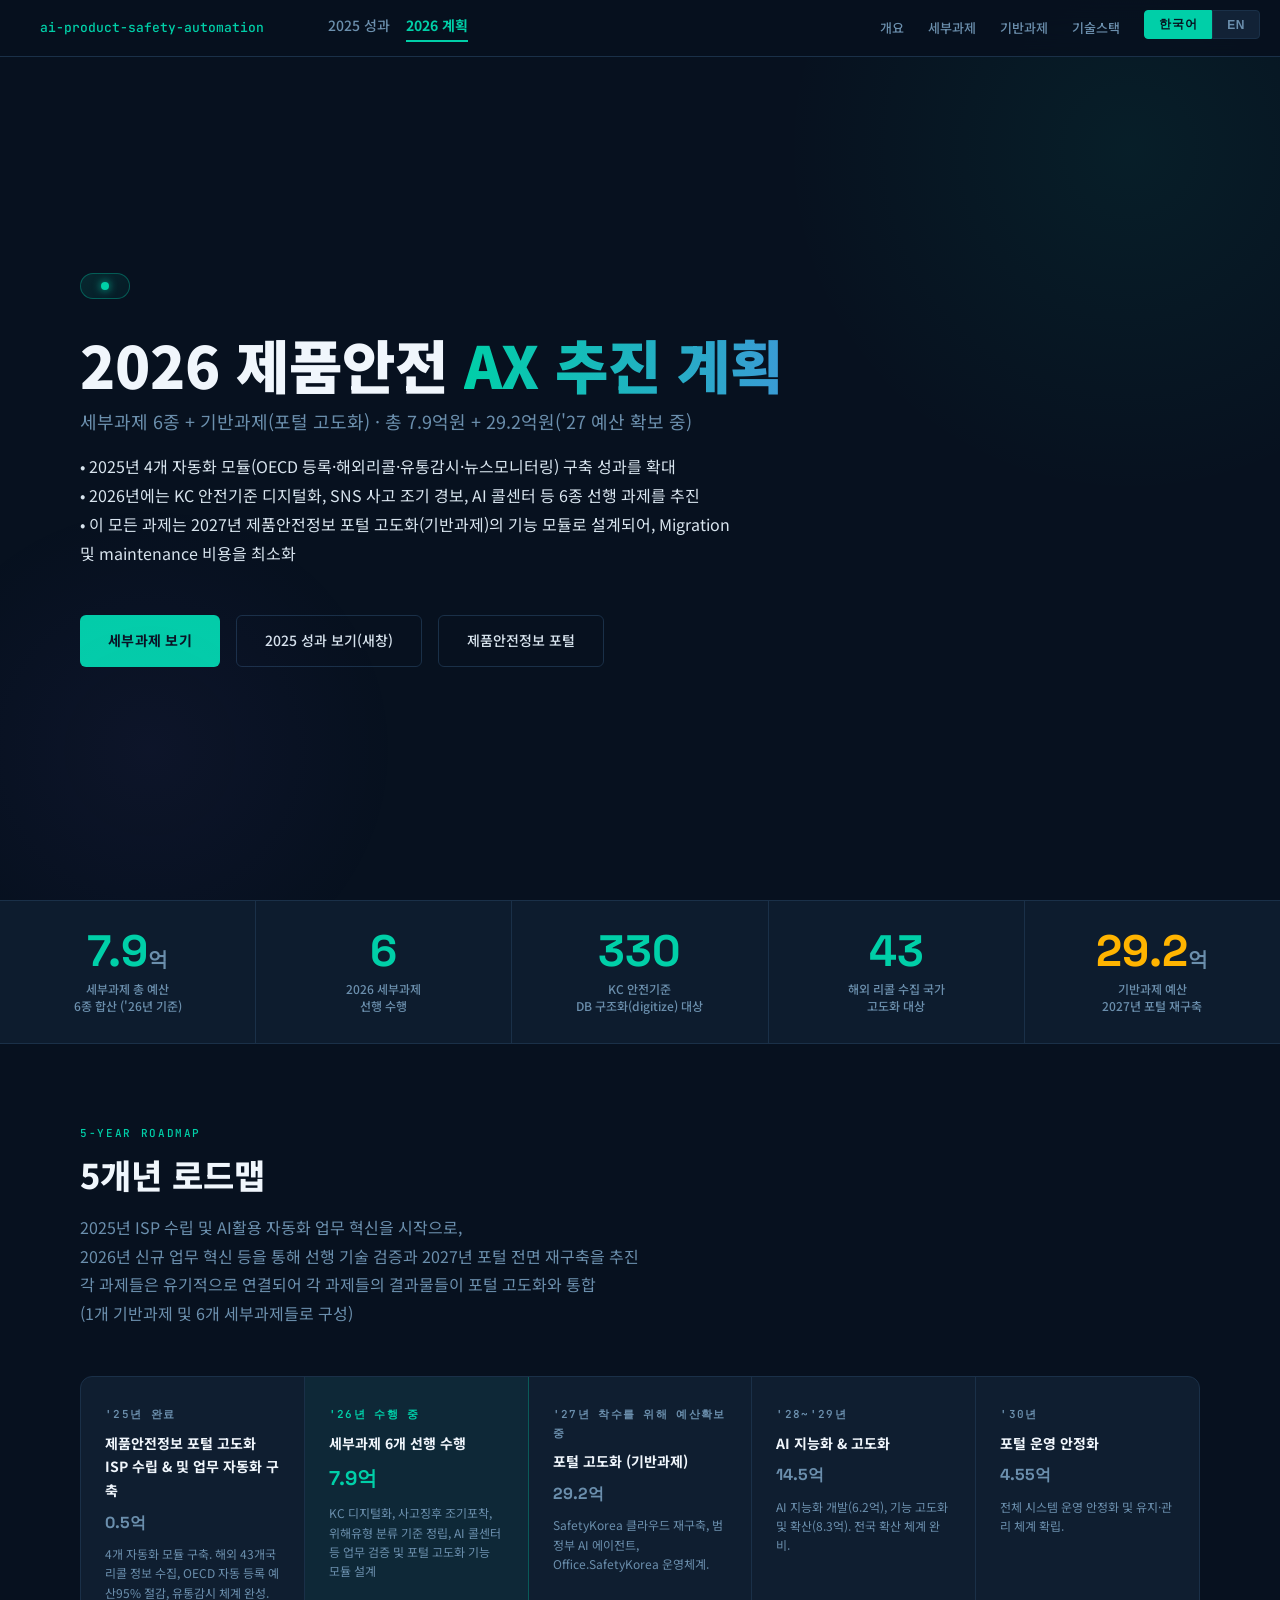
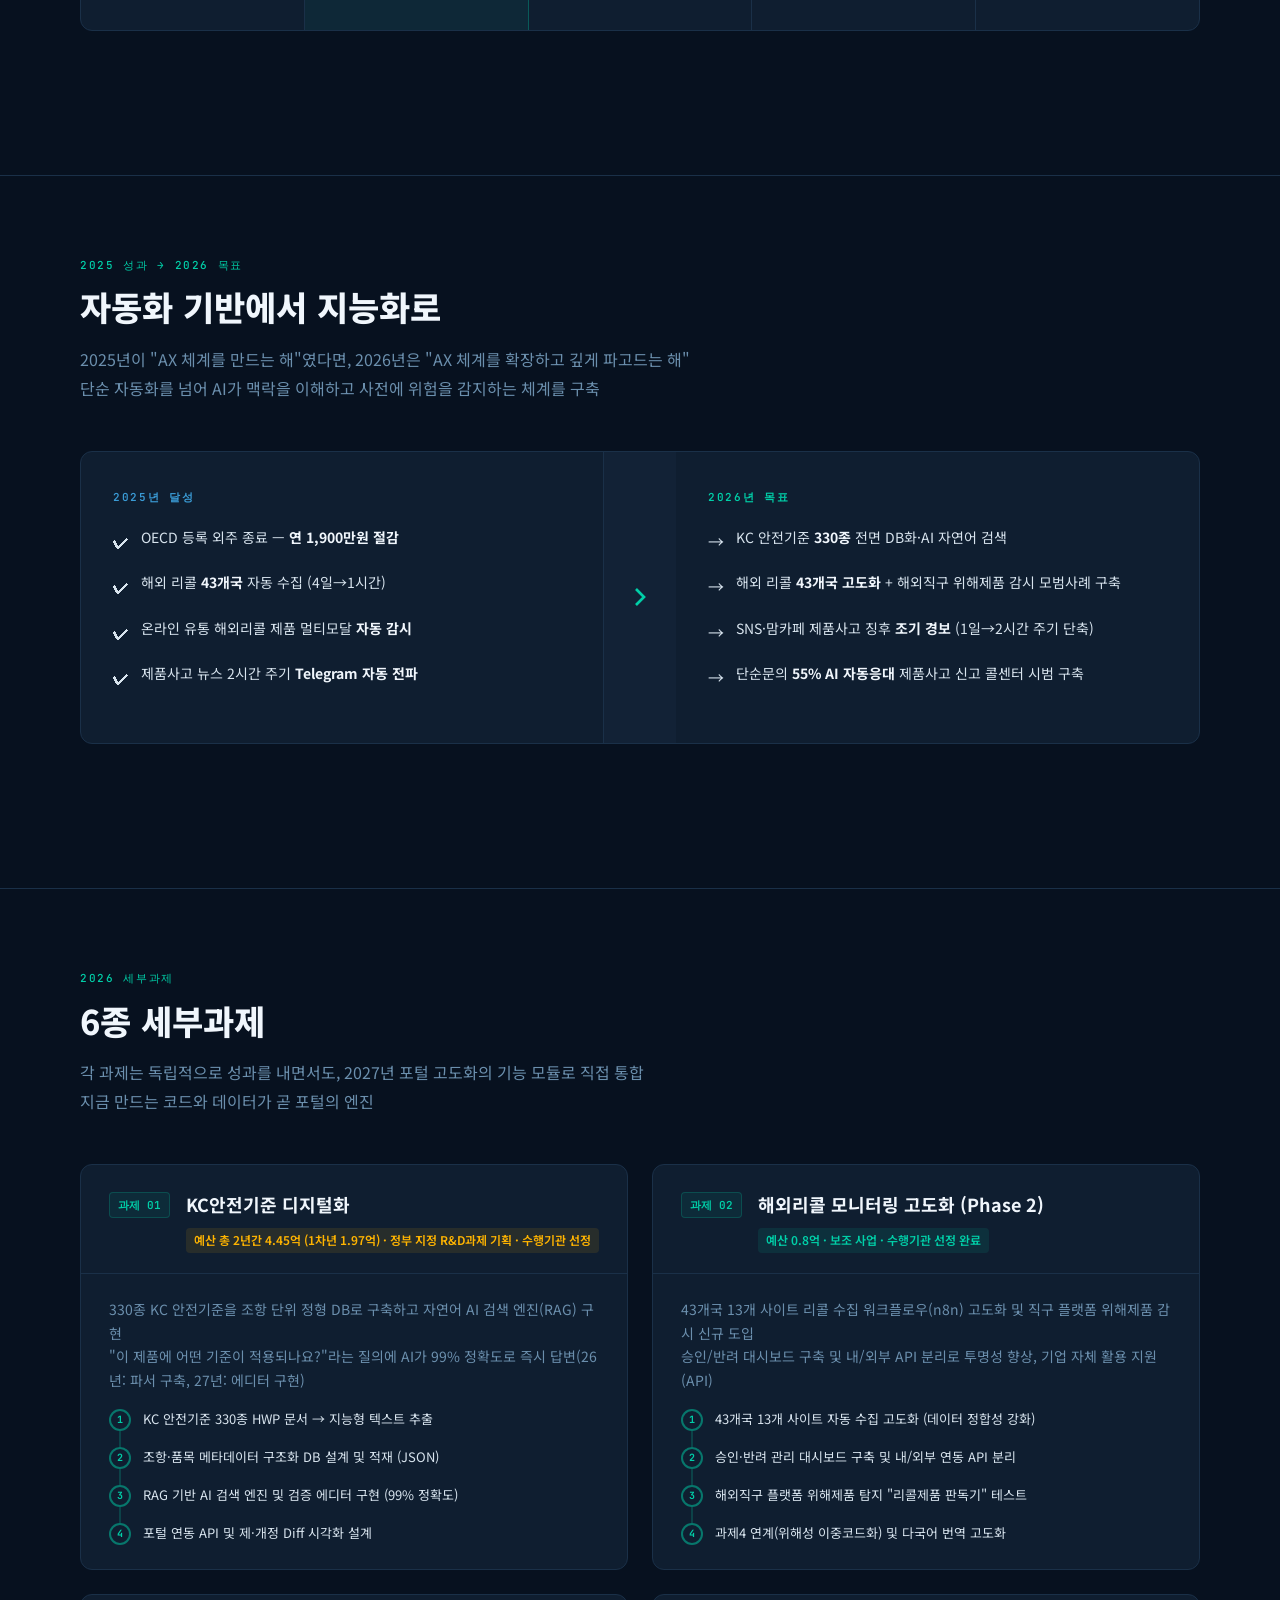
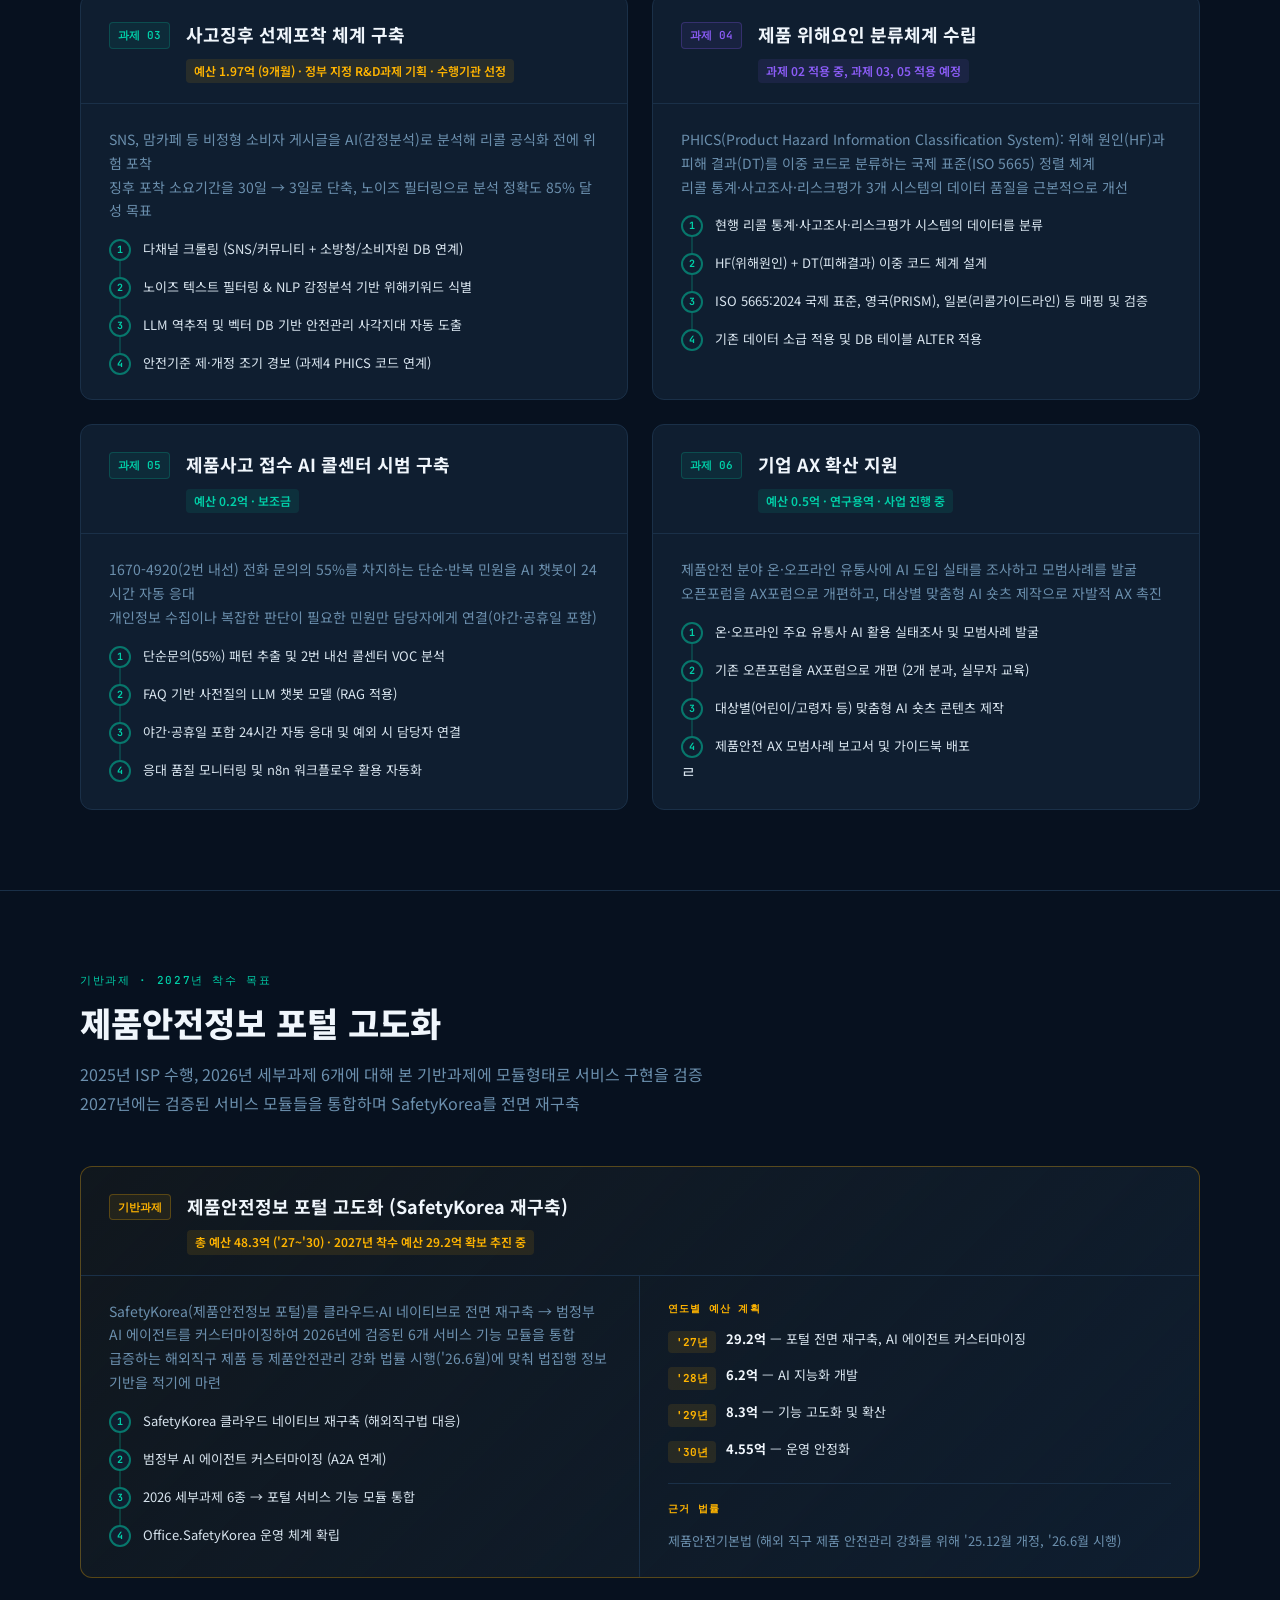
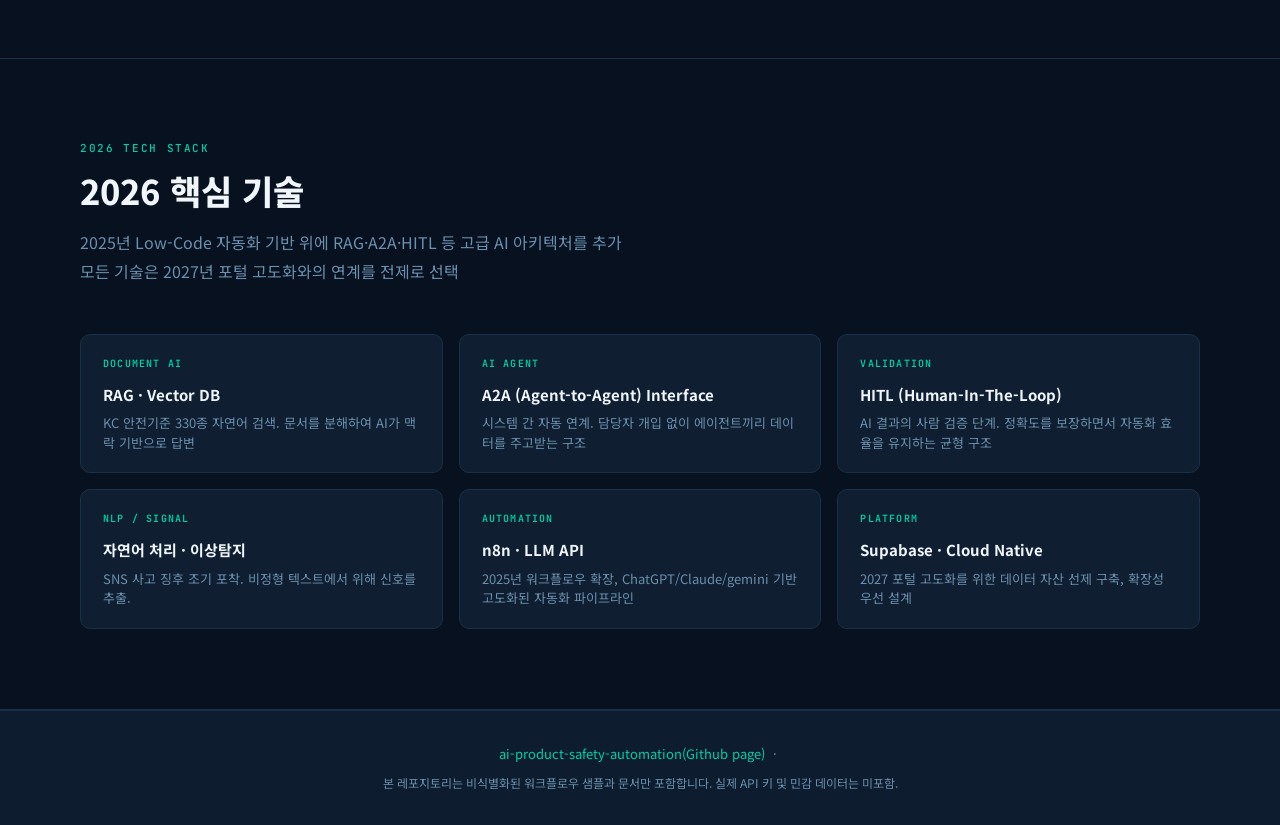
==== commit bcaee27b: "Update 2026.html" ====
--- a/docs/2026.html
+++ b/docs/2026.html
@@ -918,8 +918,8 @@
     <div class="nav-links">
       <a href="#overview" data-kr>개요</a><a href="#overview" data-en>Overview</a>
       <a href="#tasks" data-kr>세부과제</a><a href="#tasks" data-en>Sub-Tasks</a>
+      <a href="#base" data-kr>기반과제</a><a href="#base" data-en>Base Task</a>
       <a href="#stack" data-kr>기술스택</a><a href="#stack" data-en>Tech Stack</a>
-      <a href="#base" data-kr>기반과제</a><a href="#base" data-en>Base Task</a>
     </div>
   </nav>
 
@@ -1378,7 +1378,7 @@
               <div class="step-content"><span data-kr>제품안전 AX 모범사례 보고서 및 가이드북 배포</span><span data-en>Distribute AX best
                   practice report &amp; guidebook</span></div>
             </div>
-          </div>
+          </div>ㄹ
         </div>
       </div>
 
@@ -1394,8 +1394,8 @@
     <h2 class="section-title" data-kr>제품안전정보 포털 고도화</h2>
     <h2 class="section-title" data-en>Product Safety Info Portal Enhancement</h2>
     <p class="section-desc" data-kr>
-      2026년 세부과제 6종은 모두 이 기반과제의 '사전 기술 검증 단계' <br>
-      2027년에는 검증된 모듈들을 통합하여 SafetyKorea를 전면 재구축
+      2025년 ISP 수행, 2026년 세부과제 6개에 대해 본 기반과제에 모듈형태로 서비스 구현을 검증 <br>
+      2027년에는 검증된 서비스 모듈들을 통합하며 SafetyKorea를 전면 재구축
     </p>
     <p class="section-desc" data-en>
       All 6 sub-tasks serve as pre-validation for this base task. In 2027, validated modules are integrated into a full
@@ -1408,14 +1408,15 @@
         <div>
           <div class="module-title" data-kr>제품안전정보 포털 고도화 (SafetyKorea 재구축)</div>
           <div class="module-title" data-en>Product Safety Info Portal Enhancement (SafetyKorea Rebuild)</div>
-          <span class="module-impact" data-kr>총 예산 48.3억 ('27~'30) · 2027년 착수 예산 29.2억</span>
+          <span class="module-impact" data-kr>총 예산 48.3억 ('27~'30) · 2027년 착수 예산 29.2억 확보 추진 중</span>
           <span class="module-impact" data-en>Total ₩4.83B ('27–'30) · FY2027 launch ₩2.92B</span>
         </div>
       </div>
       <div class="base-task-inner">
         <div class="module-body">
-          <p data-kr>SafetyKorea(제품안전정보 포털)를 클라우드·AI 네이티브로 전면 재구축 → 범정부 AI 에이전트를 커스터마이징하여 2026년에 검증된 6개 기능 모듈을 통합<br>
-            급증하는 해외직구 제품에 대한 안전관리 강화 법률 시행('26.6월)에 맞춰 법집행 정보 기반을 적기에 마련</p>
+          <p data-kr>SafetyKorea(제품안전정보 포털)를 클라우드·AI 네이티브로 전면 재구축 → 범정부 AI 에이전트를 커스터마이징하여 2026년에 검증된 6개 서비스 기능 모듈을
+            통합<br>
+            급증하는 해외직구 제품 등 제품안전관리 강화 법률 시행('26.6월)에 맞춰 법집행 정보 기반을 적기에 마련</p>
           <p data-en>Full cloud-native rebuild of SafetyKorea portal, customizing government-wide AI agents, integrating
             6 validated modules from 2026. Prepares the legal enforcement information base in time for the new direct
             overseas purchase safety laws (effective Jun 2026).</p>
@@ -1432,8 +1433,8 @@
             </div>
             <div class="step">
               <div class="step-num">3</div>
-              <div class="step-content"><span data-kr>2026 세부과제 6종 → 포털 기능 모듈 통합</span><span data-en>2026 sub-tasks
-                  (6) → portal module integration</span></div>
+              <div class="step-content"><span data-kr>2026 세부과제 6종 → 포털 서비스 기능 모듈 통합</span><span data-en>2026 sub-tasks
+                  (6) → portal service module integration</span></div>
             </div>
             <div class="step">
               <div class="step-num">4</div>
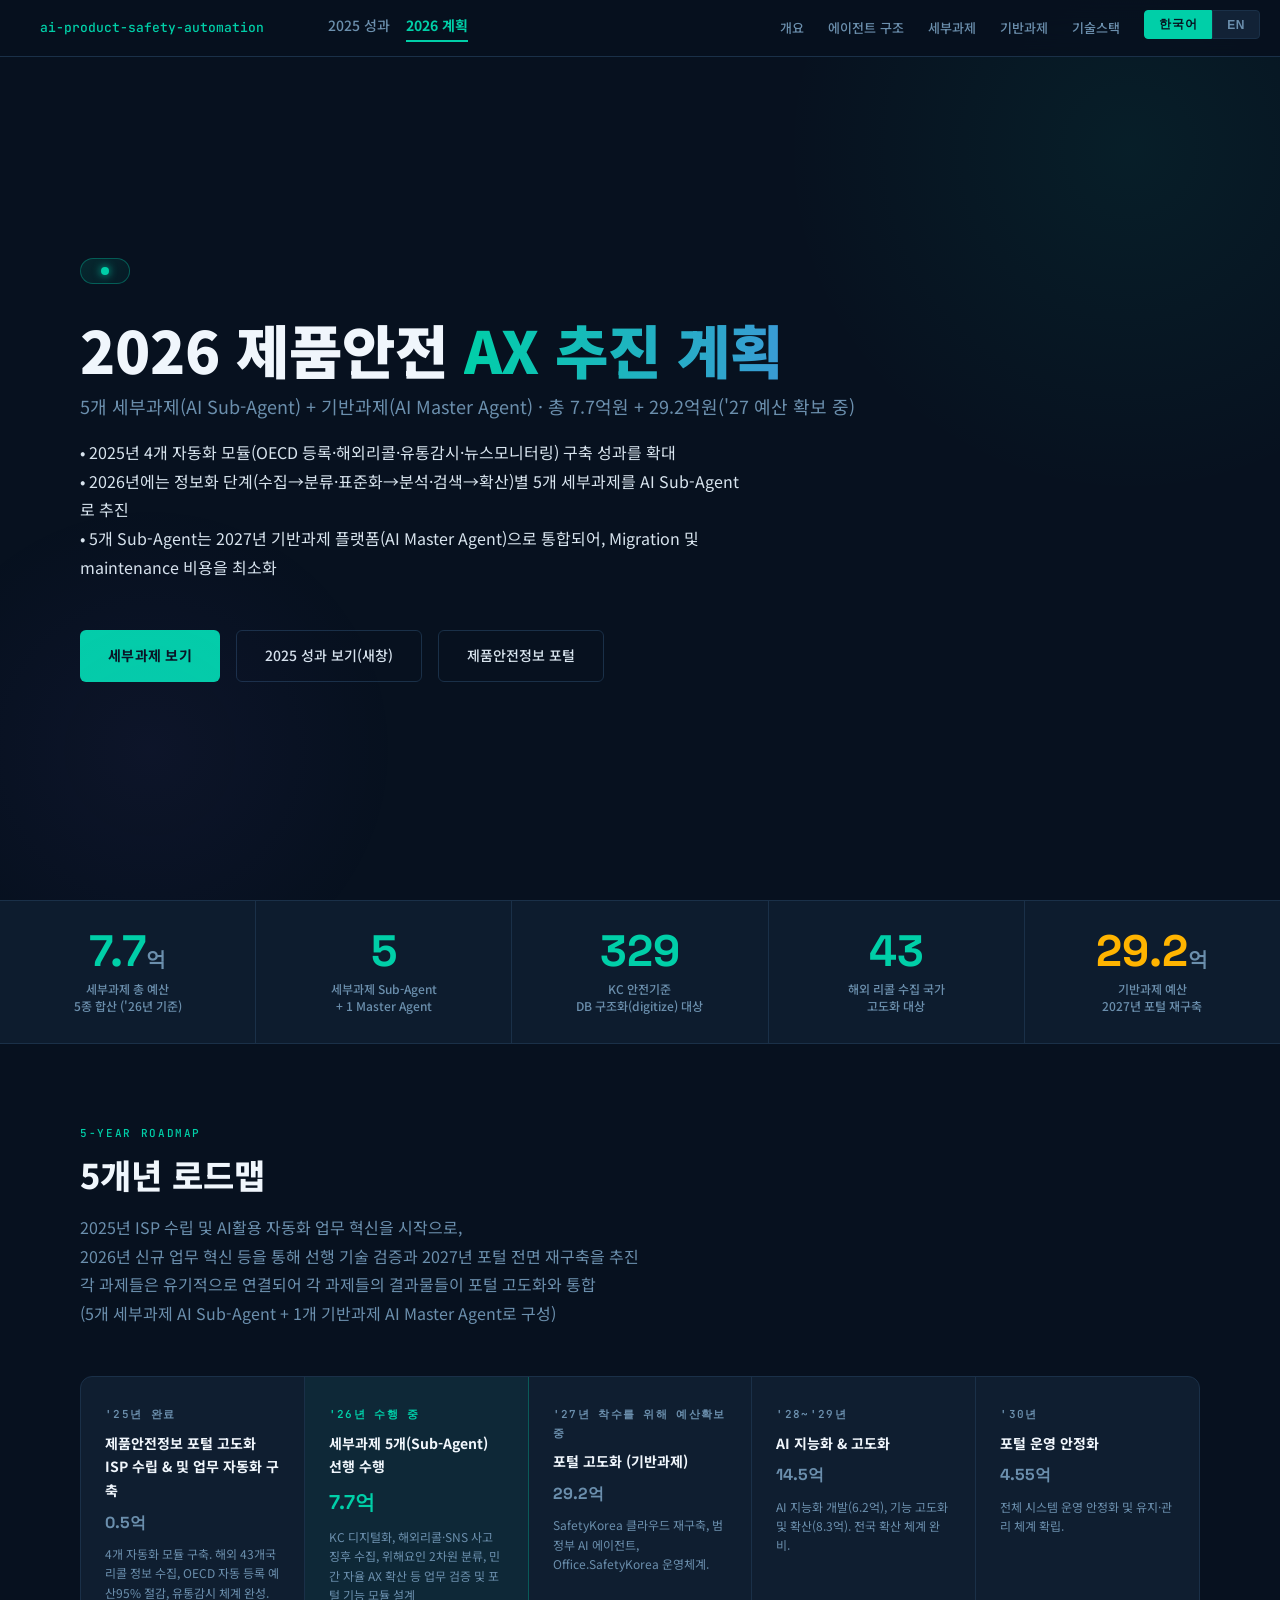
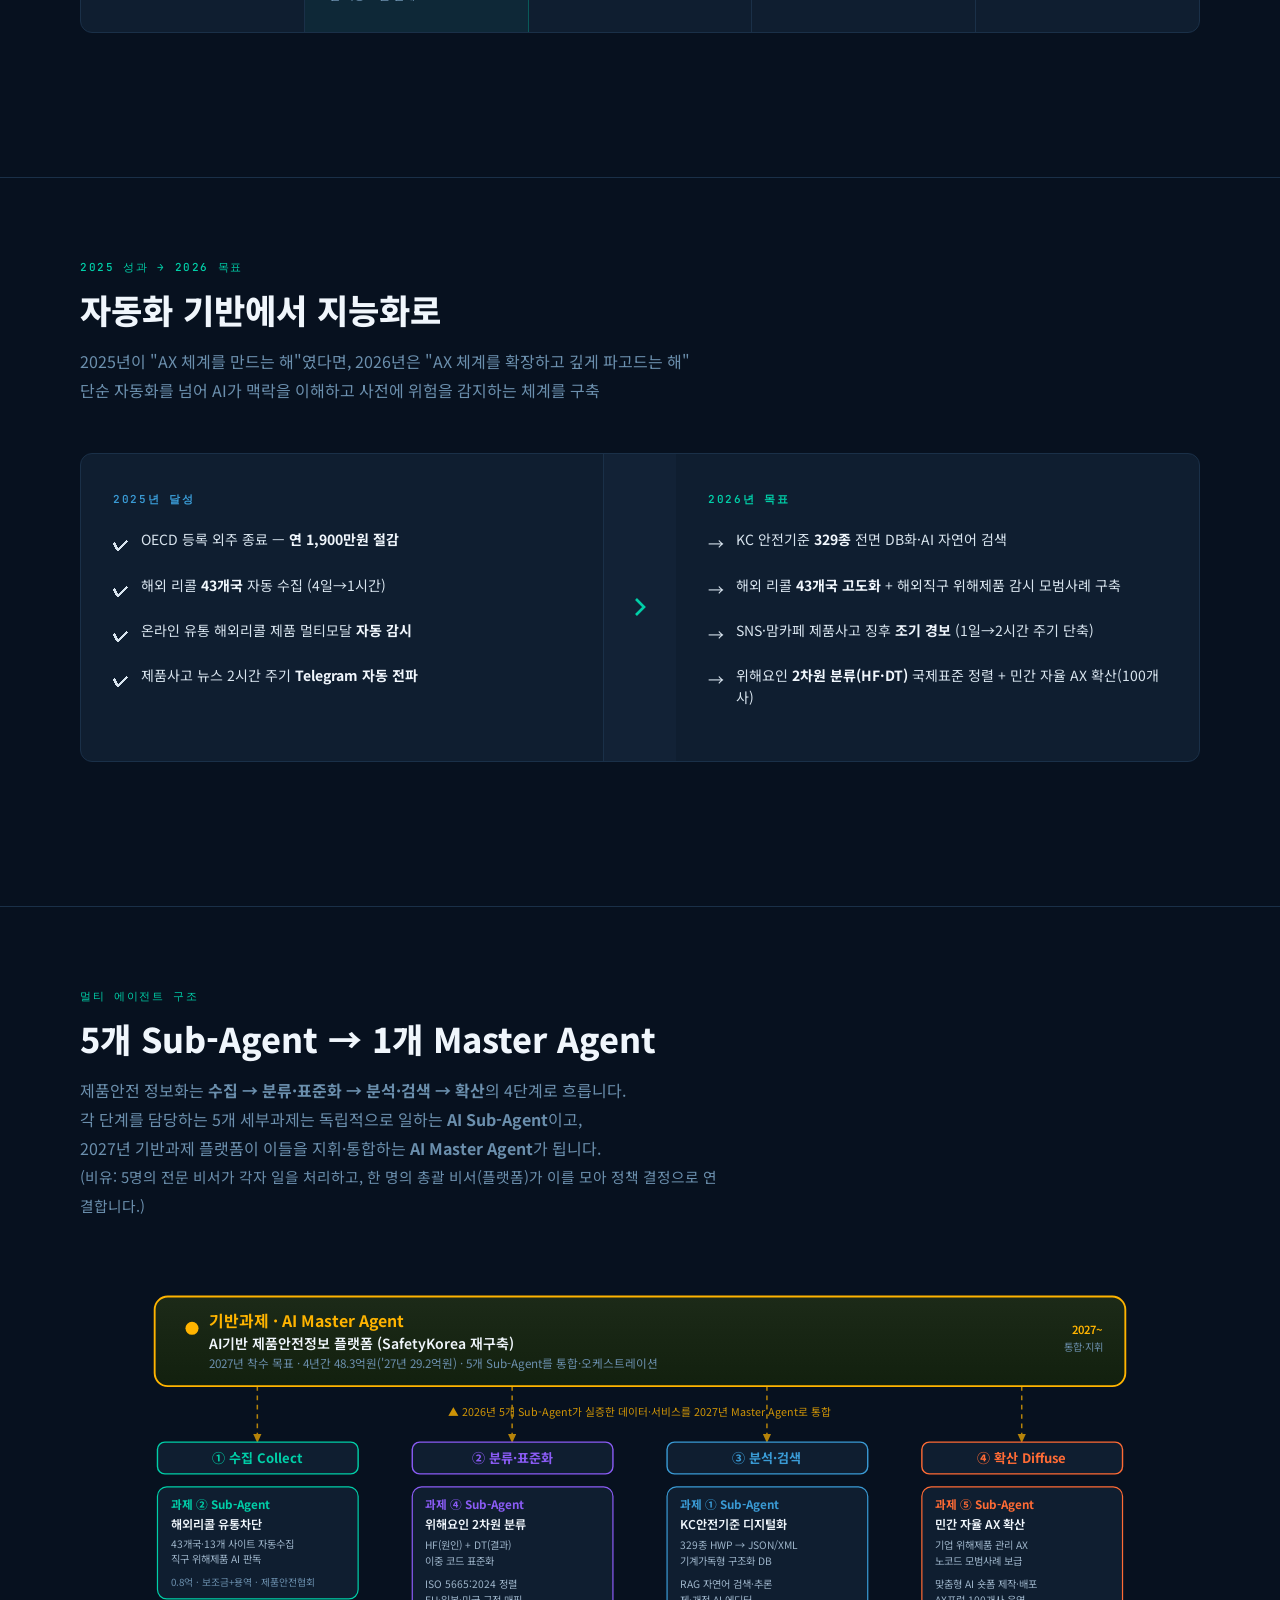
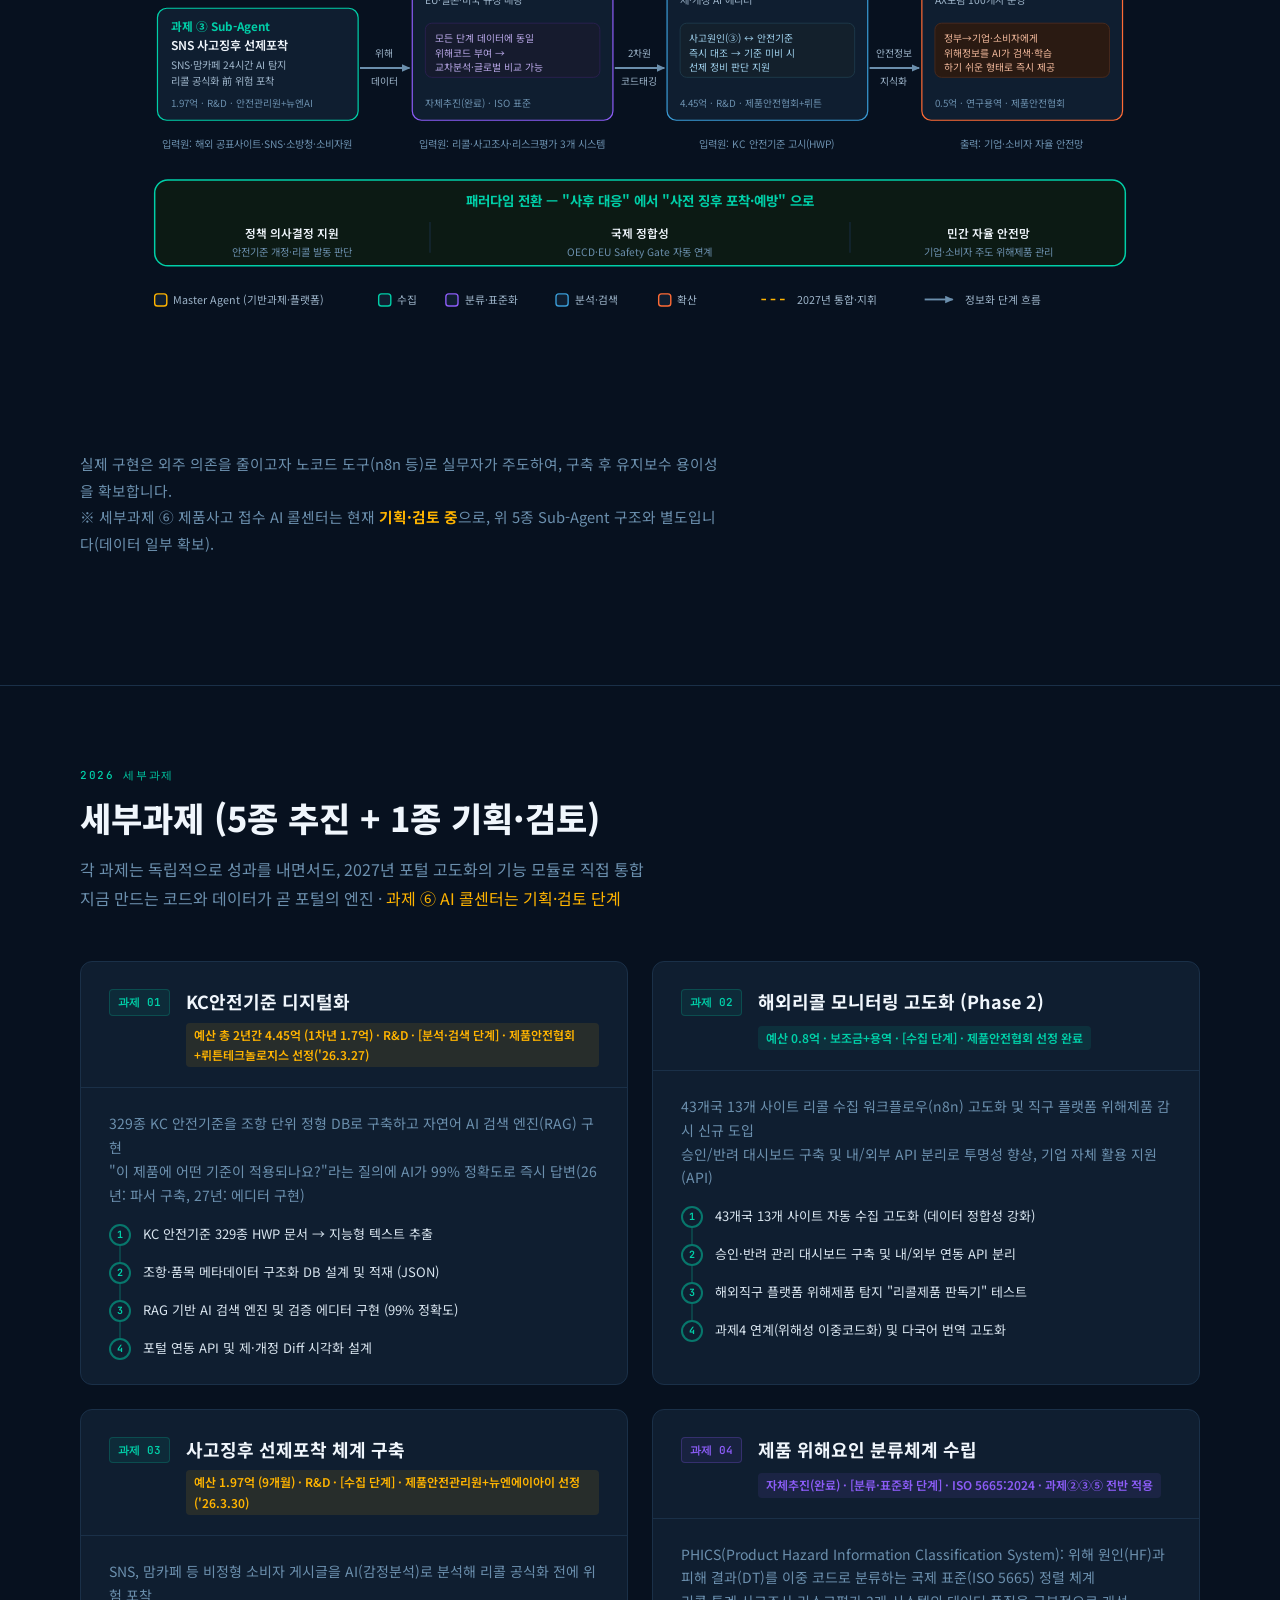
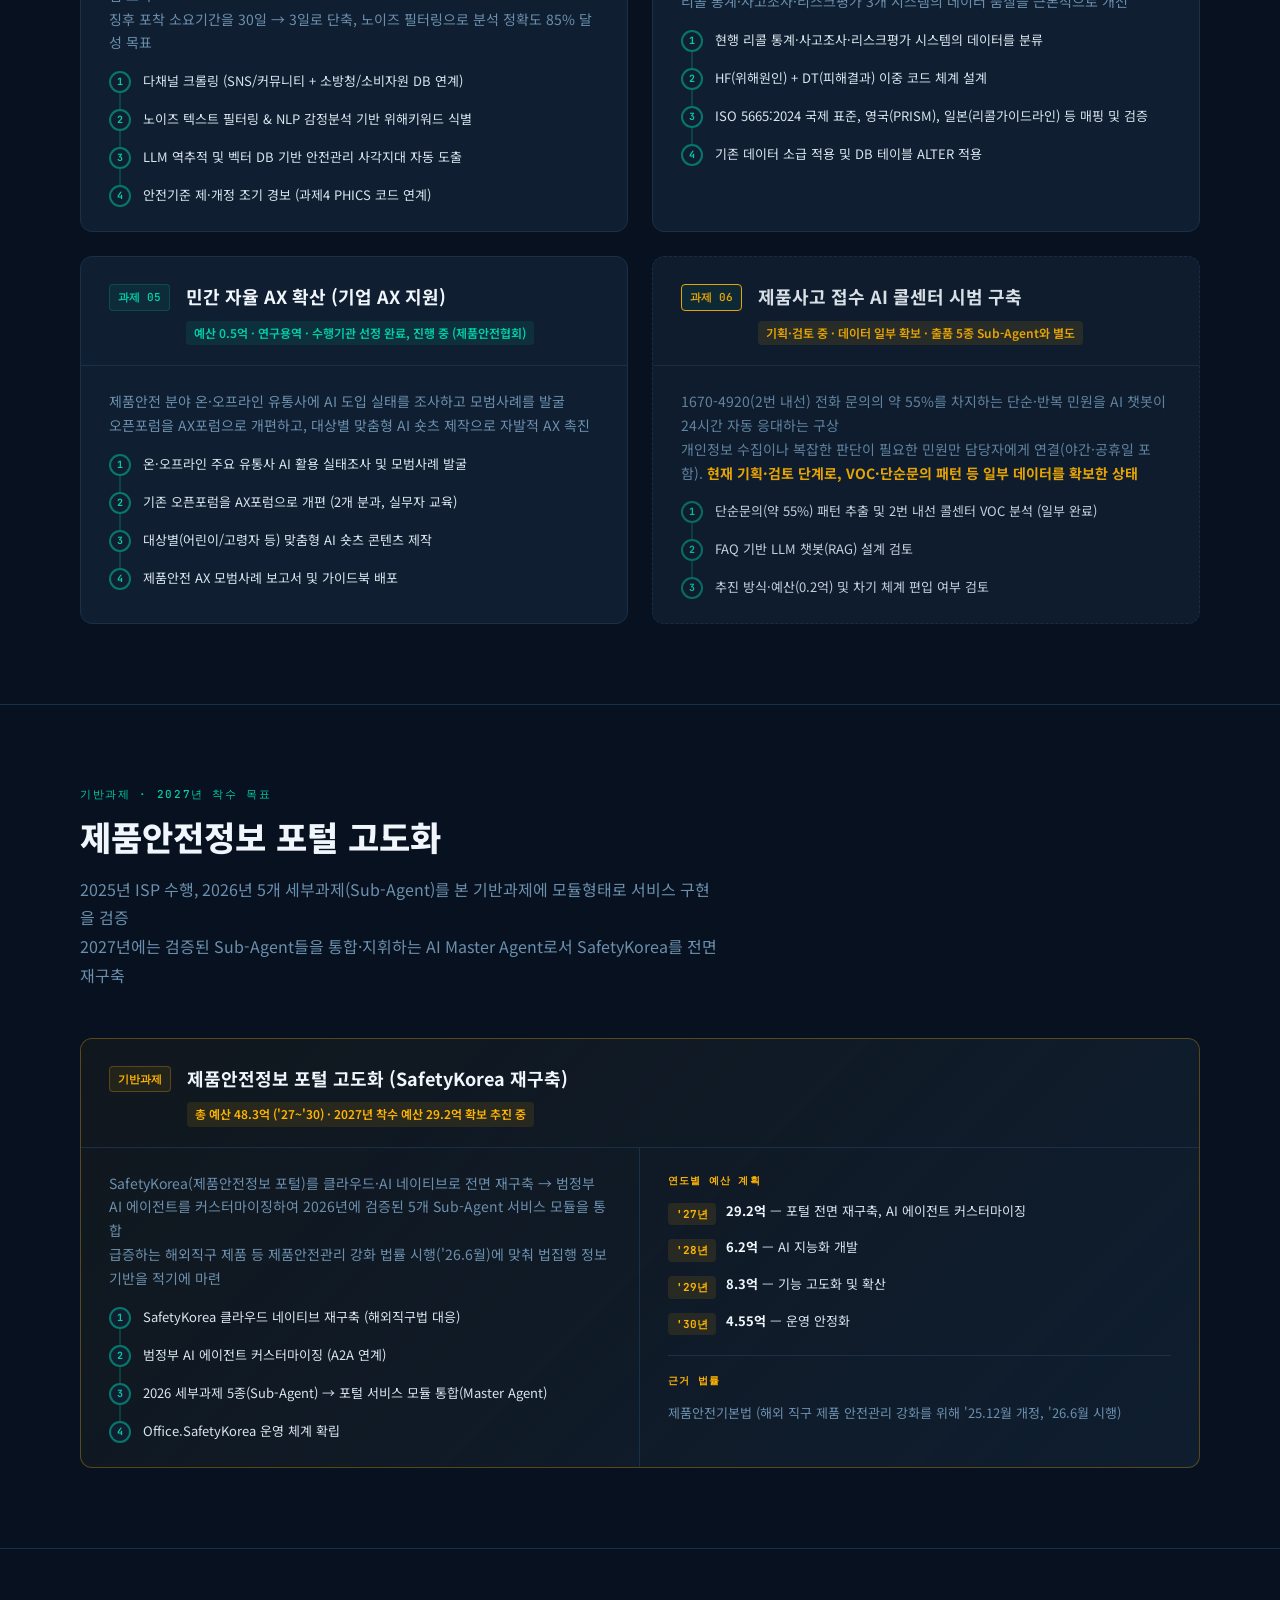
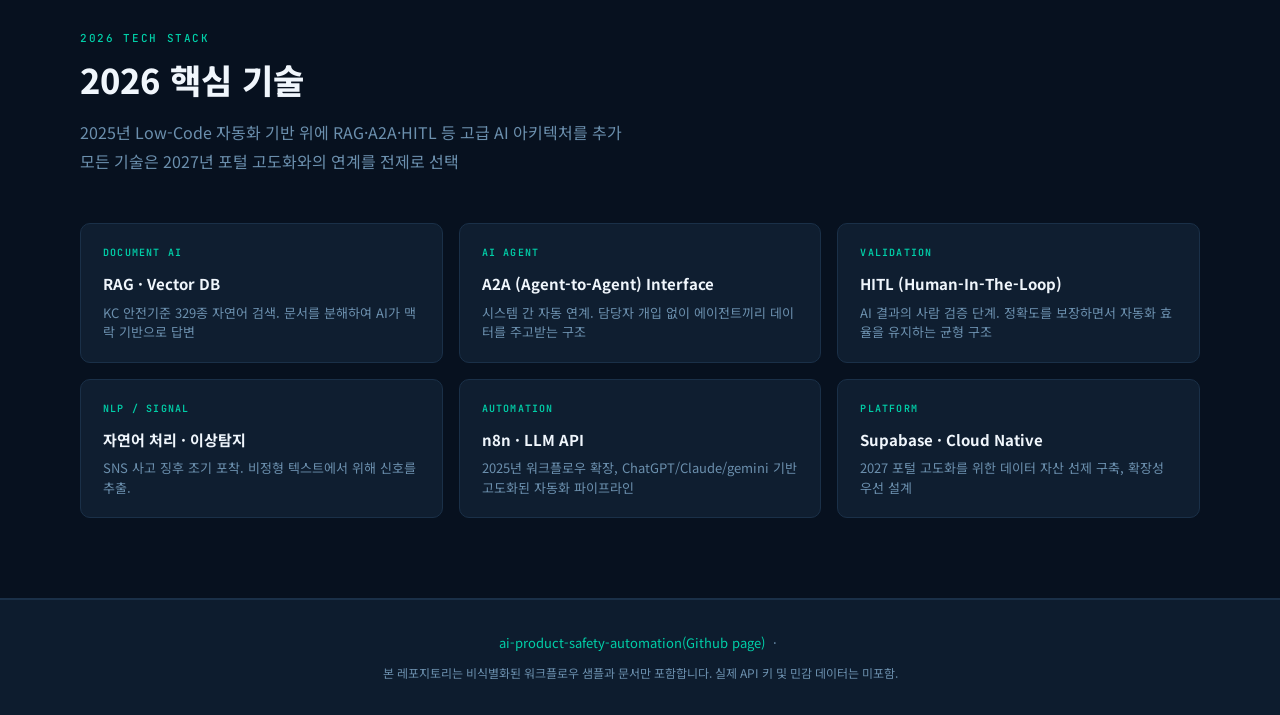
==== commit 819af23a: "Update 2026.html" ====
--- a/docs/2026.html
+++ b/docs/2026.html
@@ -5,7 +5,7 @@
   <meta charset="UTF-8">
   <meta name="viewport" content="width=device-width, initial-scale=1.0">
   <title>2026 AI-Based Product Safety AX Plan | 배승호 · Seungho Bae</title>
-  <meta name="description" content="2026년 제품안전 AX 추진 계획 — 세부과제 6종 + 기반과제(포털 고도화) | 제품안전정보과">
+  <meta name="description" content="2026년 제품안전 AX 추진 계획 — 5개 세부과제(Sub-Agent) + 기반과제(Master Agent) | 제품안전정보과">
   <link rel="preconnect" href="https://fonts.googleapis.com">
   <link
     href="https://fonts.googleapis.com/css2?family=Noto+Sans+KR:wght@300;400;500;700;900&family=Space+Grotesk:wght@300;400;500;600;700&family=JetBrains+Mono:wght@400;500&display=swap"
@@ -917,6 +917,7 @@
     </div>
     <div class="nav-links">
       <a href="#overview" data-kr>개요</a><a href="#overview" data-en>Overview</a>
+      <a href="#agents" data-kr>에이전트 구조</a><a href="#agents" data-en>Agents</a>
       <a href="#tasks" data-kr>세부과제</a><a href="#tasks" data-en>Sub-Tasks</a>
       <a href="#base" data-kr>기반과제</a><a href="#base" data-en>Base Task</a>
       <a href="#stack" data-kr>기술스택</a><a href="#stack" data-en>Tech Stack</a>
@@ -932,18 +933,18 @@
     <h1 data-kr>2026 제품안전 <em>AX 추진 계획</em></h1>
     <h1 data-en>2026 Product Safety <em>AX Implementation</em></h1>
 
-    <p class="subtitle" data-kr>세부과제 6종 + 기반과제(포털 고도화) &middot; 총 7.9억원 + 29.2억원('27 예산 확보 중)</p>
-    <p class="subtitle" data-en>6 Sub-Tasks + Base Task (Portal Enhancement) &middot; ₩790M + ₩2.92B (FY2027)</p>
+    <p class="subtitle" data-kr>5개 세부과제(AI Sub-Agent) + 기반과제(AI Master Agent) &middot; 총 7.7억원 + 29.2억원('27 예산 확보 중)</p>
+    <p class="subtitle" data-en>5 Sub-Agents + Base Task (Master Agent) &middot; ₩770M + ₩2.92B (FY2027)</p>
 
     <p class="desc" data-kr>
       &bull; 2025년 4개 자동화 모듈(OECD 등록·해외리콜·유통감시·뉴스모니터링) 구축 성과를 확대<br>
-      &bull; 2026년에는 KC 안전기준 디지털화, SNS 사고 조기 경보, AI 콜센터 등 6종 선행 과제를 추진<br>
-      &bull; 이 모든 과제는 2027년 제품안전정보 포털 고도화(기반과제)의 기능 모듈로 설계되어, Migration 및 maintenance 비용을 최소화
+      &bull; 2026년에는 정보화 단계(수집→분류·표준화→분석·검색→확산)별 5개 세부과제를 AI Sub-Agent로 추진<br>
+      &bull; 5개 Sub-Agent는 2027년 기반과제 플랫폼(AI Master Agent)으로 통합되어, Migration 및 maintenance 비용을 최소화
     </p>
     <p class="desc" data-en>
       &bull; Building on 2025's four automation modules (OECD, overseas recall, marketplace, news monitoring),<br>
-      &bull; 2026 advances six pilot tasks: KC standard digitization, SNS early warning, AI call center, and more.<br>
-      &bull; Each task is designed as a functional module for the 2027 portal upgrade, minimizing migration costs.
+      &bull; 2026 advances five sub-tasks as AI Sub-Agents across the Collect→Classify→Analyze→Diffuse stages.<br>
+      &bull; The 5 Sub-Agents integrate into the 2027 platform (AI Master Agent), minimizing migration costs.
     </p>
 
     <div class="hero-cta">
@@ -960,17 +961,17 @@
   <!-- STATS STRIP -->
   <div class="stats-strip" id="overview">
     <div class="stat-item">
-      <div class="stat-num">7.9<span style="font-size:0.45em;color:var(--muted)">억</span></div>
-      <div class="stat-label" data-kr>세부과제 총 예산<br>6종 합산 ('26년 기준)</div>
-      <div class="stat-label" data-en>Sub-Task Budget<br>6 Tasks Total (FY26)</div>
+      <div class="stat-num">7.7<span style="font-size:0.45em;color:var(--muted)">억</span></div>
+      <div class="stat-label" data-kr>세부과제 총 예산<br>5종 합산 ('26년 기준)</div>
+      <div class="stat-label" data-en>Sub-Task Budget<br>5 Tasks Total (FY26)</div>
     </div>
     <div class="stat-item">
-      <div class="stat-num">6</div>
-      <div class="stat-label" data-kr>2026 세부과제<br>선행 수행</div>
-      <div class="stat-label" data-en>Sub-Tasks<br>Pilot Execution</div>
+      <div class="stat-num">5</div>
+      <div class="stat-label" data-kr>세부과제 Sub-Agent<br>+ 1 Master Agent</div>
+      <div class="stat-label" data-en>Sub-Agents<br>+ 1 Master Agent</div>
     </div>
     <div class="stat-item">
-      <div class="stat-num">330</div>
+      <div class="stat-num">329</div>
       <div class="stat-label" data-kr>KC 안전기준<br>DB 구조화(digitize) 대상</div>
       <div class="stat-label" data-en>KC Safety Standards<br>to be Digitized</div>
     </div>
@@ -995,7 +996,7 @@
       2025년 ISP 수립 및 AI활용 자동화 업무 혁신을 시작으로, <br>
       2026년 신규 업무 혁신 등을 통해 선행 기술 검증과 2027년 포털 전면 재구축을 추진<br>
       각 과제들은 유기적으로 연결되어 각 과제들의 결과물들이 포털 고도화와 통합<br>
-      (1개 기반과제 및 6개 세부과제들로 구성)
+      (5개 세부과제 AI Sub-Agent + 1개 기반과제 AI Master Agent로 구성)
     </p>
     <p class="section-desc" data-en>
       Starting from the 2025 ISP, 2026 pilot tasks validate technologies before the full 2027 portal rebuild.
@@ -1014,10 +1015,10 @@
       </div>
       <div class="rm-step active">
         <div class="rm-year">'26년 수행 중</div>
-        <div class="rm-name" data-kr>세부과제 6개 선행 수행</div>
-        <div class="rm-name" data-en>6 Sub-Task Pilots</div>
-        <div class="rm-budget">7.9억</div>
-        <div class="rm-desc" data-kr>KC 디지털화, 사고징후 조기포착, 위해유형 분류 기준 정립, AI 콜센터 등 업무 검증 및 포털 고도화 기능 모듈 설계</div>
+        <div class="rm-name" data-kr>세부과제 5개(Sub-Agent) 선행 수행</div>
+        <div class="rm-name" data-en>5 Sub-Agent Pilots</div>
+        <div class="rm-budget">7.7억</div>
+        <div class="rm-desc" data-kr>KC 디지털화, 해외리콜·SNS 사고징후 수집, 위해요인 2차원 분류, 민간 자율 AX 확산 등 업무 검증 및 포털 기능 모듈 설계</div>
         <div class="rm-desc" data-en>KC digitization, SNS early warning, AI call center pilots. Portal module design.
         </div>
       </div>
@@ -1094,9 +1095,9 @@
       <div class="ba-side">
         <div class="ba-label after" data-kr>2026년 목표</div>
         <div class="ba-label after" data-en>2026 Targets</div>
-        <div class="ba-item" data-kr><span class="ba-icon">→</span><span class="ba-text">KC 안전기준 <strong>330종</strong>
+        <div class="ba-item" data-kr><span class="ba-icon">→</span><span class="ba-text">KC 안전기준 <strong>329종</strong>
             전면 DB화·AI 자연어 검색</span></div>
-        <div class="ba-item" data-en><span class="ba-icon">→</span><span class="ba-text"><strong>330</strong> KC safety
+        <div class="ba-item" data-en><span class="ba-icon">→</span><span class="ba-text"><strong>329</strong> KC safety
             standards fully digitized with AI search</span></div>
         <div class="ba-item" data-kr><span class="ba-icon">→</span><span class="ba-text">해외 리콜 <strong>43개국 고도화</strong>
             + 해외직구 위해제품 감시 모범사례 구축</span></div>
@@ -1106,25 +1107,208 @@
               경보</strong> (1일→2시간 주기 단축)</span></div>
         <div class="ba-item" data-en><span class="ba-icon">→</span><span class="ba-text">SNS/community <strong>early
               warning</strong> (1 day→2 hours)</span></div>
-        <div class="ba-item" data-kr><span class="ba-icon">→</span><span class="ba-text">단순문의 <strong>55% AI
-              자동응대</strong> 제품사고 신고 콜센터 시범 구축</span></div>
-        <div class="ba-item" data-en><span class="ba-icon">→</span><span class="ba-text"><strong>55% AI
-              auto-response</strong> Product incident report call center pilot launch</span></div>
+        <div class="ba-item" data-kr><span class="ba-icon">→</span><span class="ba-text">위해요인 <strong>2차원 분류(HF·DT)</strong>
+              국제표준 정렬 + 민간 자율 AX 확산(100개사)</span></div>
+        <div class="ba-item" data-en><span class="ba-icon">→</span><span class="ba-text"><strong>2-axis hazard coding (HF·DT)</strong>
+              aligned to ISO + private-sector AX diffusion (100 firms)</span></div>
       </div>
     </div>
   </section>
 
   <hr class="divider">
 
-  <!-- 세부과제 6종 -->
+  <!-- 멀티 에이전트 구조 (정보화 단계 흐름도 + Sub/Master Agent 관계도) -->
+  <section id="agents">
+    <span class="section-tag" data-kr>멀티 에이전트 구조</span>
+    <span class="section-tag" data-en>Multi-Agent Architecture</span>
+    <h2 class="section-title" data-kr>5개 Sub-Agent → 1개 Master Agent</h2>
+    <h2 class="section-title" data-en>5 Sub-Agents → 1 Master Agent</h2>
+    <p class="section-desc" data-kr>
+      제품안전 정보화는 <strong>수집 → 분류·표준화 → 분석·검색 → 확산</strong>의 4단계로 흐릅니다.<br>
+      각 단계를 담당하는 5개 세부과제는 독립적으로 일하는 <strong>AI Sub-Agent</strong>이고,<br>
+      2027년 기반과제 플랫폼이 이들을 지휘·통합하는 <strong>AI Master Agent</strong>가 됩니다.<br>
+      <span style="color:var(--muted);font-size:0.92em;">(비유: 5명의 전문 비서가 각자 일을 처리하고, 한 명의 총괄 비서(플랫폼)가 이를 모아 정책 결정으로 연결합니다.)</span>
+    </p>
+    <p class="section-desc" data-en>
+      Product-safety informatization flows through four stages — <strong>Collect → Classify/Standardize → Analyze/Search → Diffuse</strong>.
+      Each of the 5 sub-tasks is an autonomous <strong>AI Sub-Agent</strong>; in 2027 the base-task platform becomes the <strong>AI Master Agent</strong> orchestrating them all.
+    </p>
+
+    <div class="reveal" style="overflow-x:auto; padding:8px 0 4px;">
+      <svg viewBox="0 0 1200 820" width="100%" style="min-width:760px; display:block; margin:0 auto; font-family:'Noto Sans KR',sans-serif;" xmlns="http://www.w3.org/2000/svg" role="img" aria-label="5개 Sub-Agent와 1개 Master Agent 관계도 및 정보화 단계 흐름도">
+        <defs>
+          <marker id="ah" markerWidth="11" markerHeight="11" refX="8" refY="4" orient="auto" markerUnits="userSpaceOnUse">
+            <path d="M0,0 L9,4 L0,8 Z" fill="#6B8FAD"/>
+          </marker>
+          <marker id="ahg" markerWidth="13" markerHeight="13" refX="9" refY="4.5" orient="auto" markerUnits="userSpaceOnUse">
+            <path d="M0,0 L10,4.5 L0,9 Z" fill="#FFB400"/>
+          </marker>
+          <linearGradient id="masterFill" x1="0" y1="0" x2="0" y2="1">
+            <stop offset="0" stop-color="#1C2A18"/><stop offset="1" stop-color="#12200E"/>
+          </linearGradient>
+        </defs>
+
+        <!-- ===== MASTER AGENT (기반과제) ===== -->
+        <rect x="80" y="22" width="1040" height="96" rx="14" fill="url(#masterFill)" stroke="#FFB400" stroke-width="2"/>
+        <circle cx="120" cy="56" r="7" fill="#FFB400"/>
+        <text x="138" y="55" fill="#FFB400" font-size="17" font-weight="700">기반과제 · AI Master Agent</text>
+        <text x="138" y="78" fill="#F0F6FC" font-size="15" font-weight="600">AI기반 제품안전정보 플랫폼 (SafetyKorea 재구축)</text>
+        <text x="138" y="99" fill="#6B8FAD" font-size="12.5">2027년 착수 목표 · 4년간 48.3억원('27년 29.2억원) · 5개 Sub-Agent를 통합·오케스트레이션</text>
+        <text x="1096" y="62" fill="#FFB400" font-size="12" font-weight="600" text-anchor="end">2027~</text>
+        <text x="1096" y="80" fill="#6B8FAD" font-size="11" text-anchor="end">통합·지휘</text>
+
+        <!-- dashed orchestration arrows from master down to each stage -->
+        <g stroke="#FFB400" stroke-width="1.6" stroke-dasharray="5 5" fill="none" opacity="0.7">
+          <path d="M190,118 L190,178" marker-end="url(#ahg)"/>
+          <path d="M463,118 L463,178" marker-end="url(#ahg)"/>
+          <path d="M736,118 L736,178" marker-end="url(#ahg)"/>
+          <path d="M1009,118 L1009,178" marker-end="url(#ahg)"/>
+        </g>
+        <text x="600" y="150" fill="#FFB400" font-size="11.5" text-anchor="middle" opacity="0.8">▲ 2026년 5개 Sub-Agent가 실증한 데이터·서비스를 2027년 Master Agent로 통합</text>
+
+        <!-- ===== STAGE HEADER BAND ===== -->
+        <!-- Stage 1 수집 -->
+        <rect x="83" y="178" width="215" height="34" rx="8" fill="#0F1E30" stroke="#00CFA8" stroke-width="1.5"/>
+        <text x="190" y="200" fill="#00CFA8" font-size="14" font-weight="700" text-anchor="middle">① 수집 Collect</text>
+        <!-- Stage 2 분류·표준화 -->
+        <rect x="356" y="178" width="215" height="34" rx="8" fill="#0F1E30" stroke="#8B5CF6" stroke-width="1.5"/>
+        <text x="463" y="200" fill="#8B5CF6" font-size="14" font-weight="700" text-anchor="middle">② 분류·표준화</text>
+        <!-- Stage 3 분석·검색 -->
+        <rect x="629" y="178" width="215" height="34" rx="8" fill="#0F1E30" stroke="#3A9BD5" stroke-width="1.5"/>
+        <text x="736" y="200" fill="#3A9BD5" font-size="14" font-weight="700" text-anchor="middle">③ 분석·검색</text>
+        <!-- Stage 4 확산 -->
+        <rect x="902" y="178" width="215" height="34" rx="8" fill="#0F1E30" stroke="#FF6B35" stroke-width="1.5"/>
+        <text x="1009" y="200" fill="#FF6B35" font-size="14" font-weight="700" text-anchor="middle">④ 확산 Diffuse</text>
+
+        <!-- horizontal pipeline arrows between stages -->
+        <g fill="none" stroke="#6B8FAD" stroke-width="2">
+          <path d="M300,420 L353,420" marker-end="url(#ah)"/>
+          <path d="M573,420 L626,420" marker-end="url(#ah)"/>
+          <path d="M846,420 L899,420" marker-end="url(#ah)"/>
+        </g>
+        <text x="326" y="408" fill="#9DB4C9" font-size="10.5" text-anchor="middle">위해</text>
+        <text x="326" y="438" fill="#9DB4C9" font-size="10.5" text-anchor="middle">데이터</text>
+        <text x="599" y="408" fill="#9DB4C9" font-size="10.5" text-anchor="middle">2차원</text>
+        <text x="599" y="438" fill="#9DB4C9" font-size="10.5" text-anchor="middle">코드태깅</text>
+        <text x="872" y="408" fill="#9DB4C9" font-size="10.5" text-anchor="middle">안전정보</text>
+        <text x="872" y="438" fill="#9DB4C9" font-size="10.5" text-anchor="middle">지식화</text>
+
+        <!-- ===== SUB-AGENT CARDS ===== -->
+        <!-- Stage1 수집: 과제2 + 과제3 -->
+        <rect x="83" y="226" width="215" height="120" rx="10" fill="#0F1E30" stroke="#00CFA8" stroke-width="1.3"/>
+        <text x="97" y="250" fill="#00CFA8" font-size="12.5" font-weight="700">과제 ② Sub-Agent</text>
+        <text x="97" y="271" fill="#F0F6FC" font-size="13" font-weight="600">해외리콜 유통차단</text>
+        <text x="97" y="291" fill="#9DB4C9" font-size="11">43개국·13개 사이트 자동수집</text>
+        <text x="97" y="308" fill="#9DB4C9" font-size="11">직구 위해제품 AI 판독</text>
+        <text x="97" y="332" fill="#6B8FAD" font-size="10.5">0.8억 · 보조금+용역 · 제품안전협회</text>
+
+        <rect x="83" y="356" width="215" height="120" rx="10" fill="#0F1E30" stroke="#00CFA8" stroke-width="1.3"/>
+        <text x="97" y="380" fill="#00CFA8" font-size="12.5" font-weight="700">과제 ③ Sub-Agent</text>
+        <text x="97" y="401" fill="#F0F6FC" font-size="13" font-weight="600">SNS 사고징후 선제포착</text>
+        <text x="97" y="421" fill="#9DB4C9" font-size="11">SNS·맘카페 24시간 AI 탐지</text>
+        <text x="97" y="438" fill="#9DB4C9" font-size="11">리콜 공식화 前 위험 포착</text>
+        <text x="97" y="462" fill="#6B8FAD" font-size="10.5">1.97억 · R&amp;D · 안전관리원+뉴엔AI</text>
+
+        <!-- Stage2 분류·표준화: 과제4 -->
+        <rect x="356" y="226" width="215" height="250" rx="10" fill="#0F1E30" stroke="#8B5CF6" stroke-width="1.3"/>
+        <text x="370" y="250" fill="#8B5CF6" font-size="12.5" font-weight="700">과제 ④ Sub-Agent</text>
+        <text x="370" y="271" fill="#F0F6FC" font-size="13" font-weight="600">위해요인 2차원 분류</text>
+        <text x="370" y="293" fill="#9DB4C9" font-size="11">HF(원인) + DT(결과)</text>
+        <text x="370" y="310" fill="#9DB4C9" font-size="11">이중 코드 표준화</text>
+        <text x="370" y="334" fill="#9DB4C9" font-size="11">ISO 5665:2024 정렬</text>
+        <text x="370" y="351" fill="#9DB4C9" font-size="11">EU·일본·미국 규정 매핑</text>
+        <rect x="370" y="372" width="187" height="58" rx="7" fill="#161B2E" stroke="#2A2050" stroke-width="1"/>
+        <text x="380" y="392" fill="#B9A8E8" font-size="10.5">모든 단계 데이터에 동일</text>
+        <text x="380" y="408" fill="#B9A8E8" font-size="10.5">위해코드 부여 →</text>
+        <text x="380" y="423" fill="#B9A8E8" font-size="10.5">교차분석·글로벌 비교 가능</text>
+        <text x="370" y="462" fill="#6B8FAD" font-size="10.5">자체추진(완료) · ISO 표준</text>
+
+        <!-- Stage3 분석·검색: 과제1 -->
+        <rect x="629" y="226" width="215" height="250" rx="10" fill="#0F1E30" stroke="#3A9BD5" stroke-width="1.3"/>
+        <text x="643" y="250" fill="#3A9BD5" font-size="12.5" font-weight="700">과제 ① Sub-Agent</text>
+        <text x="643" y="271" fill="#F0F6FC" font-size="13" font-weight="600">KC안전기준 디지털화</text>
+        <text x="643" y="293" fill="#9DB4C9" font-size="11">329종 HWP → JSON/XML</text>
+        <text x="643" y="310" fill="#9DB4C9" font-size="11">기계가독형 구조화 DB</text>
+        <text x="643" y="334" fill="#9DB4C9" font-size="11">RAG 자연어 검색·추론</text>
+        <text x="643" y="351" fill="#9DB4C9" font-size="11">제·개정 AI 에디터</text>
+        <rect x="643" y="372" width="187" height="58" rx="7" fill="#13202C" stroke="#1E3A4A" stroke-width="1"/>
+        <text x="653" y="392" fill="#9FD0EC" font-size="10.5">사고원인(③) ↔ 안전기준</text>
+        <text x="653" y="408" fill="#9FD0EC" font-size="10.5">즉시 대조 → 기준 미비 시</text>
+        <text x="653" y="423" fill="#9FD0EC" font-size="10.5">선제 정비 판단 지원</text>
+        <text x="643" y="462" fill="#6B8FAD" font-size="10.5">4.45억 · R&amp;D · 제품안전협회+뤼튼</text>
+
+        <!-- Stage4 확산: 과제5 -->
+        <rect x="902" y="226" width="215" height="250" rx="10" fill="#0F1E30" stroke="#FF6B35" stroke-width="1.3"/>
+        <text x="916" y="250" fill="#FF6B35" font-size="12.5" font-weight="700">과제 ⑤ Sub-Agent</text>
+        <text x="916" y="271" fill="#F0F6FC" font-size="13" font-weight="600">민간 자율 AX 확산</text>
+        <text x="916" y="293" fill="#9DB4C9" font-size="11">기업 위해제품 관리 AX</text>
+        <text x="916" y="310" fill="#9DB4C9" font-size="11">노코드 모범사례 보급</text>
+        <text x="916" y="334" fill="#9DB4C9" font-size="11">맞춤형 AI 숏폼 제작·배포</text>
+        <text x="916" y="351" fill="#9DB4C9" font-size="11">AX포럼 100개사 운영</text>
+        <rect x="916" y="372" width="187" height="58" rx="7" fill="#2A1A12" stroke="#4A2A1E" stroke-width="1"/>
+        <text x="926" y="392" fill="#F0B79A" font-size="10.5">정부→기업·소비자에게</text>
+        <text x="926" y="408" fill="#F0B79A" font-size="10.5">위해정보를 AI가 검색·학습</text>
+        <text x="926" y="423" fill="#F0B79A" font-size="10.5">하기 쉬운 형태로 즉시 제공</text>
+        <text x="916" y="462" fill="#6B8FAD" font-size="10.5">0.5억 · 연구용역 · 제품안전협회</text>
+
+        <!-- input sources row -->
+        <text x="190" y="506" fill="#6B8FAD" font-size="11" text-anchor="middle">입력원: 해외 공표사이트·SNS·소방청·소비자원</text>
+        <text x="463" y="506" fill="#6B8FAD" font-size="11" text-anchor="middle">입력원: 리콜·사고조사·리스크평가 3개 시스템</text>
+        <text x="736" y="506" fill="#6B8FAD" font-size="11" text-anchor="middle">입력원: KC 안전기준 고시(HWP)</text>
+        <text x="1009" y="506" fill="#6B8FAD" font-size="11" text-anchor="middle">출력: 기업·소비자 자율 안전망</text>
+
+        <!-- ===== OUTCOME BAR ===== -->
+        <rect x="80" y="540" width="1040" height="92" rx="14" fill="#0C1A14" stroke="#00CFA8" stroke-width="1.6"/>
+        <text x="600" y="568" fill="#00CFA8" font-size="14.5" font-weight="700" text-anchor="middle">패러다임 전환 — "사후 대응" 에서 "사전 징후 포착·예방" 으로</text>
+        <line x1="375" y1="585" x2="375" y2="618" stroke="#1A3048"/>
+        <line x1="825" y1="585" x2="825" y2="618" stroke="#1A3048"/>
+        <text x="227" y="602" fill="#F0F6FC" font-size="12.5" font-weight="600" text-anchor="middle">정책 의사결정 지원</text>
+        <text x="227" y="621" fill="#6B8FAD" font-size="11" text-anchor="middle">안전기준 개정·리콜 발동 판단</text>
+        <text x="600" y="602" fill="#F0F6FC" font-size="12.5" font-weight="600" text-anchor="middle">국제 정합성</text>
+        <text x="600" y="621" fill="#6B8FAD" font-size="11" text-anchor="middle">OECD·EU Safety Gate 자동 연계</text>
+        <text x="973" y="602" fill="#F0F6FC" font-size="12.5" font-weight="600" text-anchor="middle">민간 자율 안전망</text>
+        <text x="973" y="621" fill="#6B8FAD" font-size="11" text-anchor="middle">기업·소비자 주도 위해제품 관리</text>
+
+        <!-- ===== LEGEND ===== -->
+        <g font-size="11.5">
+          <rect x="80" y="662" width="13" height="13" rx="3" fill="#0F1E30" stroke="#FFB400" stroke-width="1.5"/>
+          <text x="100" y="673" fill="#9DB4C9">Master Agent (기반과제·플랫폼)</text>
+          <rect x="320" y="662" width="13" height="13" rx="3" fill="#0F1E30" stroke="#00CFA8" stroke-width="1.5"/>
+          <text x="340" y="673" fill="#9DB4C9">수집</text>
+          <rect x="392" y="662" width="13" height="13" rx="3" fill="#0F1E30" stroke="#8B5CF6" stroke-width="1.5"/>
+          <text x="412" y="673" fill="#9DB4C9">분류·표준화</text>
+          <rect x="510" y="662" width="13" height="13" rx="3" fill="#0F1E30" stroke="#3A9BD5" stroke-width="1.5"/>
+          <text x="530" y="673" fill="#9DB4C9">분석·검색</text>
+          <rect x="620" y="662" width="13" height="13" rx="3" fill="#0F1E30" stroke="#FF6B35" stroke-width="1.5"/>
+          <text x="640" y="673" fill="#9DB4C9">확산</text>
+          <line x1="730" y1="668" x2="760" y2="668" stroke="#FFB400" stroke-width="1.6" stroke-dasharray="5 5"/>
+          <text x="768" y="673" fill="#9DB4C9">2027년 통합·지휘</text>
+          <line x1="905" y1="668" x2="935" y2="668" stroke="#6B8FAD" stroke-width="2" marker-end="url(#ah)"/>
+          <text x="948" y="673" fill="#9DB4C9">정보화 단계 흐름</text>
+        </g>
+      </svg>
+    </div>
+
+    <p class="section-desc" data-kr style="margin-top:6px;font-size:0.92em;color:var(--muted);">
+      실제 구현은 외주 의존을 줄이고자 노코드 도구(n8n 등)로 실무자가 주도하여, 구축 후 유지보수 용이성을 확보합니다.<br>
+      ※ 세부과제 ⑥ 제품사고 접수 AI 콜센터는 현재 <strong style="color:var(--gold)">기획·검토 중</strong>으로, 위 5종 Sub-Agent 구조와 별도입니다(데이터 일부 확보).
+    </p>
+    <p class="section-desc" data-en style="margin-top:6px;font-size:0.92em;color:var(--muted);">
+      Implementation is led in-house with no-code tools (e.g., n8n) to reduce outsourcing dependency and ease long-term maintenance.
+    </p>
+  </section>
+
+  <hr class="divider">
+
+  <!-- 세부과제 5종 -->
   <section id="tasks">
     <span class="section-tag" data-kr>2026 세부과제</span>
     <span class="section-tag" data-en>2026 Sub-Tasks</span>
-    <h2 class="section-title" data-kr>6종 세부과제</h2>
-    <h2 class="section-title" data-en>6 Sub-Tasks</h2>
+    <h2 class="section-title" data-kr>세부과제 (5종 추진 + 1종 기획·검토)</h2>
+    <h2 class="section-title" data-en>Sub-Tasks (5 Active + 1 Under Review)</h2>
     <p class="section-desc" data-kr>
       각 과제는 독립적으로 성과를 내면서도, 2027년 포털 고도화의 기능 모듈로 직접 통합<br>
-      지금 만드는 코드와 데이터가 곧 포털의 엔진
+      지금 만드는 코드와 데이터가 곧 포털의 엔진 · <span style="color:var(--gold)">과제 ⑥ AI 콜센터는 기획·검토 단계</span>
     </p>
     <p class="section-desc" data-en>
       Each task delivers independent results while functioning as a direct module for the 2027 portal upgrade.
@@ -1140,19 +1324,19 @@
           <div>
             <div class="module-title" data-kr>KC안전기준 디지털화</div>
             <div class="module-title" data-en>KC Safety Standard Digitization</div>
-            <span class="module-impact" data-kr>예산 총 2년간 4.45억 (1차년 1.97억) · 정부 지정 R&D과제 기획 · 수행기관 선정</span>
-            <span class="module-impact" data-en>Total ₩445M (Year 1: ₩197M) · Institution Selected</span>
+            <span class="module-impact" data-kr>예산 총 2년간 4.45억 (1차년 1.7억) · R&D · [분석·검색 단계] · 제품안전협회+뤼튼테크놀로지스 선정('26.3.27)</span>
+            <span class="module-impact" data-en>Total ₩445M (Year 1: ₩170M) · R&D · [Analyze/Search] · KPSA+Wrtn selected</span>
           </div>
         </div>
         <div class="module-body">
-          <p data-kr>330종 KC 안전기준을 조항 단위 정형 DB로 구축하고 자연어 AI 검색 엔진(RAG) 구현<br>
+          <p data-kr>329종 KC 안전기준을 조항 단위 정형 DB로 구축하고 자연어 AI 검색 엔진(RAG) 구현<br>
             "이 제품에 어떤 기준이 적용되나요?"라는 질의에 AI가 99% 정확도로 즉시 답변(26년: 파서 구축, 27년: 에디터 구현)</p>
-          <p data-en>Converts 330 KC standards into structured DB with AI NLP engine.<br>Phase 1 Parser dev (26'), Phase
+          <p data-en>Converts 329 KC standards into structured DB with AI NLP engine.<br>Phase 1 Parser dev (26'), Phase
             2 Editor dev (27')</p>
           <div class="process-steps">
             <div class="step">
               <div class="step-num">1</div>
-              <div class="step-content"><span data-kr>KC 안전기준 330종 HWP 문서 → 지능형 텍스트 추출</span><span data-en>Intelligent
+              <div class="step-content"><span data-kr>KC 안전기준 329종 HWP 문서 → 지능형 텍스트 추출</span><span data-en>Intelligent
                   text extraction from HWP standards</span></div>
             </div>
             <div class="step">
@@ -1181,8 +1365,8 @@
           <div>
             <div class="module-title" data-kr>해외리콜 모니터링 고도화 (Phase 2)</div>
             <div class="module-title" data-en>Overseas Recall Monitoring (Phase 2)</div>
-            <span class="module-impact teal" data-kr>예산 0.8억 · 보조 사업 · 수행기관 선정 완료</span>
-            <span class="module-impact teal" data-en>Budget ₩80M · Selected</span>
+            <span class="module-impact teal" data-kr>예산 0.8억 · 보조금+용역 · [수집 단계] · 제품안전협회 선정 완료</span>
+            <span class="module-impact teal" data-en>Budget ₩80M · Subsidy+Service · [Collect] · KPSA selected</span>
           </div>
         </div>
         <div class="module-body">
@@ -1222,8 +1406,8 @@
           <div>
             <div class="module-title" data-kr>사고징후 선제포착 체계 구축</div>
             <div class="module-title" data-en>Proactive Accident Signal Detection</div>
-            <span class="module-impact" data-kr>예산 1.97억 (9개월) · 정부 지정 R&D과제 기획 · 수행기관 선정</span>
-            <span class="module-impact" data-en>Budget ₩197M · Institution Selected</span>
+            <span class="module-impact" data-kr>예산 1.97억 (9개월) · R&D · [수집 단계] · 제품안전관리원+뉴엔에이아이 선정('26.3.30)</span>
+            <span class="module-impact" data-en>Budget ₩197M · R&D · [Collect] · KIPS+NewenAI selected</span>
           </div>
         </div>
         <div class="module-body">
@@ -1263,8 +1447,8 @@
           <div>
             <div class="module-title" data-kr>제품 위해요인 분류체계 수립</div>
             <div class="module-title" data-en>Product Hazard/Damage Classification System</div>
-            <span class="module-impact purple" data-kr>과제 02 적용 중, 과제 03, 05 적용 예정</span>
-            <span class="module-impact purple" data-en>PDR v0.9.6 under review · Q2 DB migration prep</span>
+            <span class="module-impact purple" data-kr>자체추진(완료) · [분류·표준화 단계] · ISO 5665:2024 · 과제②③⑤ 전반 적용</span>
+            <span class="module-impact purple" data-en>In-house (done) · [Classify/Standardize] · ISO 5665:2024 · applied across ②③⑤</span>
           </div>
         </div>
         <div class="module-body">
@@ -1305,51 +1489,10 @@
         <div class="module-header">
           <div class="module-num">과제 05</div>
           <div>
-            <div class="module-title" data-kr>제품사고 접수 AI 콜센터 시범 구축</div>
-            <div class="module-title" data-en>AI Call Center Pilot for Product Incidents</div>
-            <span class="module-impact teal" data-kr>예산 0.2억 · 보조금</span>
-            <span class="module-impact teal" data-en>Budget ₩20M · Subsidy</span>
-          </div>
-        </div>
-        <div class="module-body">
-          <p data-kr>1670-4920(2번 내선) 전화 문의의 55%를 차지하는 단순·반복 민원을 AI 챗봇이 24시간 자동 응대<br>
-            개인정보 수집이나 복잡한 판단이 필요한 민원만 담당자에게 연결(야간·공휴일 포함)</p>
-          <p data-en>AI chatbot handles 55% of simple inquiries on the hotline 24/7. Complex cases are escalated to
-            staff.</p>
-          <div class="process-steps">
-            <div class="step">
-              <div class="step-num">1</div>
-              <div class="step-content"><span data-kr>단순문의(55%) 패턴 추출 및 2번 내선 콜센터 VOC 분석</span><span data-en>Extract
-                  simple inquiry patterns (55%) from VOC</span></div>
-            </div>
-            <div class="step">
-              <div class="step-num">2</div>
-              <div class="step-content"><span data-kr>FAQ 기반 사전질의 LLM 챗봇 모델 (RAG 적용)</span><span data-en>FAQ-based LLM
-                  chatbot development (RAG applied)</span></div>
-            </div>
-            <div class="step">
-              <div class="step-num">3</div>
-              <div class="step-content"><span data-kr>야간·공휴일 포함 24시간 자동 응대 및 예외 시 담당자 연결</span><span data-en>24/7
-                  auto-response &amp; staff escalation</span></div>
-            </div>
-            <div class="step">
-              <div class="step-num">4</div>
-              <div class="step-content"><span data-kr>응대 품질 모니터링 및 n8n 워크플로우 활용 자동화</span><span data-en>Monitor response
-                  quality &amp; n8n workflow automation</span></div>
-            </div>
-          </div>
-        </div>
-      </div>
-
-      <!-- 과제 6 -->
-      <div class="module-card reveal">
-        <div class="module-header">
-          <div class="module-num">과제 06</div>
-          <div>
-            <div class="module-title" data-kr>기업 AX 확산 지원</div>
-            <div class="module-title" data-en>Corporate AX Adoption Support</div>
-            <span class="module-impact teal" data-kr>예산 0.5억 · 연구용역 · 사업 진행 중</span>
-            <span class="module-impact teal" data-en>Budget ₩50M · Contracted</span>
+            <div class="module-title" data-kr>민간 자율 AX 확산 (기업 AX 지원)</div>
+            <div class="module-title" data-en>Private-Sector Autonomous AX Diffusion</div>
+            <span class="module-impact teal" data-kr>예산 0.5억 · 연구용역 · 수행기관 선정 완료, 진행 중 (제품안전협회)</span>
+            <span class="module-impact teal" data-en>Budget ₩50M · Contracted (KPSA)</span>
           </div>
         </div>
         <div class="module-body">
@@ -1378,7 +1521,42 @@
               <div class="step-content"><span data-kr>제품안전 AX 모범사례 보고서 및 가이드북 배포</span><span data-en>Distribute AX best
                   practice report &amp; guidebook</span></div>
             </div>
-          </div>ㄹ
+          </div>
+        </div>
+      </div>
+
+      <!-- 과제 6 (기획·검토 중) -->
+      <div class="module-card reveal" style="border-style:dashed;opacity:0.9;">
+        <div class="module-header">
+          <div class="module-num" style="color:var(--gold);border-color:var(--gold);">과제 06</div>
+          <div>
+            <div class="module-title" data-kr>제품사고 접수 AI 콜센터 시범 구축</div>
+            <div class="module-title" data-en>AI Call Center Pilot for Product Incidents</div>
+            <span class="module-impact" data-kr style="background:rgba(255,180,0,0.12);color:var(--gold);">기획·검토 중 · 데이터 일부 확보 · 출품 5종 Sub-Agent와 별도</span>
+            <span class="module-impact" data-en style="background:rgba(255,180,0,0.12);color:var(--gold);">Under Review · partial data secured · separate from the 5 Sub-Agents</span>
+          </div>
+        </div>
+        <div class="module-body">
+          <p data-kr>1670-4920(2번 내선) 전화 문의의 약 55%를 차지하는 단순·반복 민원을 AI 챗봇이 24시간 자동 응대하는 구상<br>
+            개인정보 수집이나 복잡한 판단이 필요한 민원만 담당자에게 연결(야간·공휴일 포함). <strong style="color:var(--gold)">현재 기획·검토 단계로, VOC·단순문의 패턴 등 일부 데이터를 확보한 상태</strong></p>
+          <p data-en>Concept: an AI chatbot handling ~55% of simple inquiries on the hotline 24/7, escalating complex cases to staff. Currently under planning/review with partial VOC data secured.</p>
+          <div class="process-steps">
+            <div class="step">
+              <div class="step-num">1</div>
+              <div class="step-content"><span data-kr>단순문의(약 55%) 패턴 추출 및 2번 내선 콜센터 VOC 분석 (일부 완료)</span><span data-en>Extract
+                  simple inquiry patterns (~55%) from VOC (partly done)</span></div>
+            </div>
+            <div class="step">
+              <div class="step-num">2</div>
+              <div class="step-content"><span data-kr>FAQ 기반 LLM 챗봇(RAG) 설계 검토</span><span data-en>FAQ-based LLM chatbot (RAG)
+                  design review</span></div>
+            </div>
+            <div class="step">
+              <div class="step-num">3</div>
+              <div class="step-content"><span data-kr>추진 방식·예산(0.2억) 및 차기 체계 편입 여부 검토</span><span data-en>Review delivery
+                  model, budget (₩20M) &amp; future roadmap fit</span></div>
+            </div>
+          </div>
         </div>
       </div>
 
@@ -1394,12 +1572,12 @@
     <h2 class="section-title" data-kr>제품안전정보 포털 고도화</h2>
     <h2 class="section-title" data-en>Product Safety Info Portal Enhancement</h2>
     <p class="section-desc" data-kr>
-      2025년 ISP 수행, 2026년 세부과제 6개에 대해 본 기반과제에 모듈형태로 서비스 구현을 검증 <br>
-      2027년에는 검증된 서비스 모듈들을 통합하며 SafetyKorea를 전면 재구축
+      2025년 ISP 수행, 2026년 5개 세부과제(Sub-Agent)를 본 기반과제에 모듈형태로 서비스 구현을 검증 <br>
+      2027년에는 검증된 Sub-Agent들을 통합·지휘하는 AI Master Agent로서 SafetyKorea를 전면 재구축
     </p>
     <p class="section-desc" data-en>
-      All 6 sub-tasks serve as pre-validation for this base task. In 2027, validated modules are integrated into a full
-      SafetyKorea rebuild.
+      All 5 sub-task Sub-Agents serve as pre-validation for this base task. In 2027, the base task becomes the
+      Master Agent integrating them into a full SafetyKorea rebuild.
     </p>
 
     <div class="module-card base-task reveal">
@@ -1414,7 +1592,7 @@
       </div>
       <div class="base-task-inner">
         <div class="module-body">
-          <p data-kr>SafetyKorea(제품안전정보 포털)를 클라우드·AI 네이티브로 전면 재구축 → 범정부 AI 에이전트를 커스터마이징하여 2026년에 검증된 6개 서비스 기능 모듈을
+          <p data-kr>SafetyKorea(제품안전정보 포털)를 클라우드·AI 네이티브로 전면 재구축 → 범정부 AI 에이전트를 커스터마이징하여 2026년에 검증된 5개 Sub-Agent 서비스 모듈을
             통합<br>
             급증하는 해외직구 제품 등 제품안전관리 강화 법률 시행('26.6월)에 맞춰 법집행 정보 기반을 적기에 마련</p>
           <p data-en>Full cloud-native rebuild of SafetyKorea portal, customizing government-wide AI agents, integrating
@@ -1433,8 +1611,8 @@
             </div>
             <div class="step">
               <div class="step-num">3</div>
-              <div class="step-content"><span data-kr>2026 세부과제 6종 → 포털 서비스 기능 모듈 통합</span><span data-en>2026 sub-tasks
-                  (6) → portal service module integration</span></div>
+              <div class="step-content"><span data-kr>2026 세부과제 5종(Sub-Agent) → 포털 서비스 모듈 통합(Master Agent)</span><span data-en>2026 sub-tasks
+                  (5 Sub-Agents) → portal module integration (Master Agent)</span></div>
             </div>
             <div class="step">
               <div class="step-num">4</div>
@@ -1506,7 +1684,7 @@
       <div class="stack-card">
         <div class="stack-layer">Document AI</div>
         <div class="stack-tech">RAG · Vector DB</div>
-        <div class="stack-desc" data-kr>KC 안전기준 330종 자연어 검색. 문서를 분해하여 AI가 맥락 기반으로 답변</div>
+        <div class="stack-desc" data-kr>KC 안전기준 329종 자연어 검색. 문서를 분해하여 AI가 맥락 기반으로 답변</div>
         <div class="stack-desc" data-en>Natural language search for 330 KC standards. AI answers context-based queries
           from chunked documents.</div>
       </div>
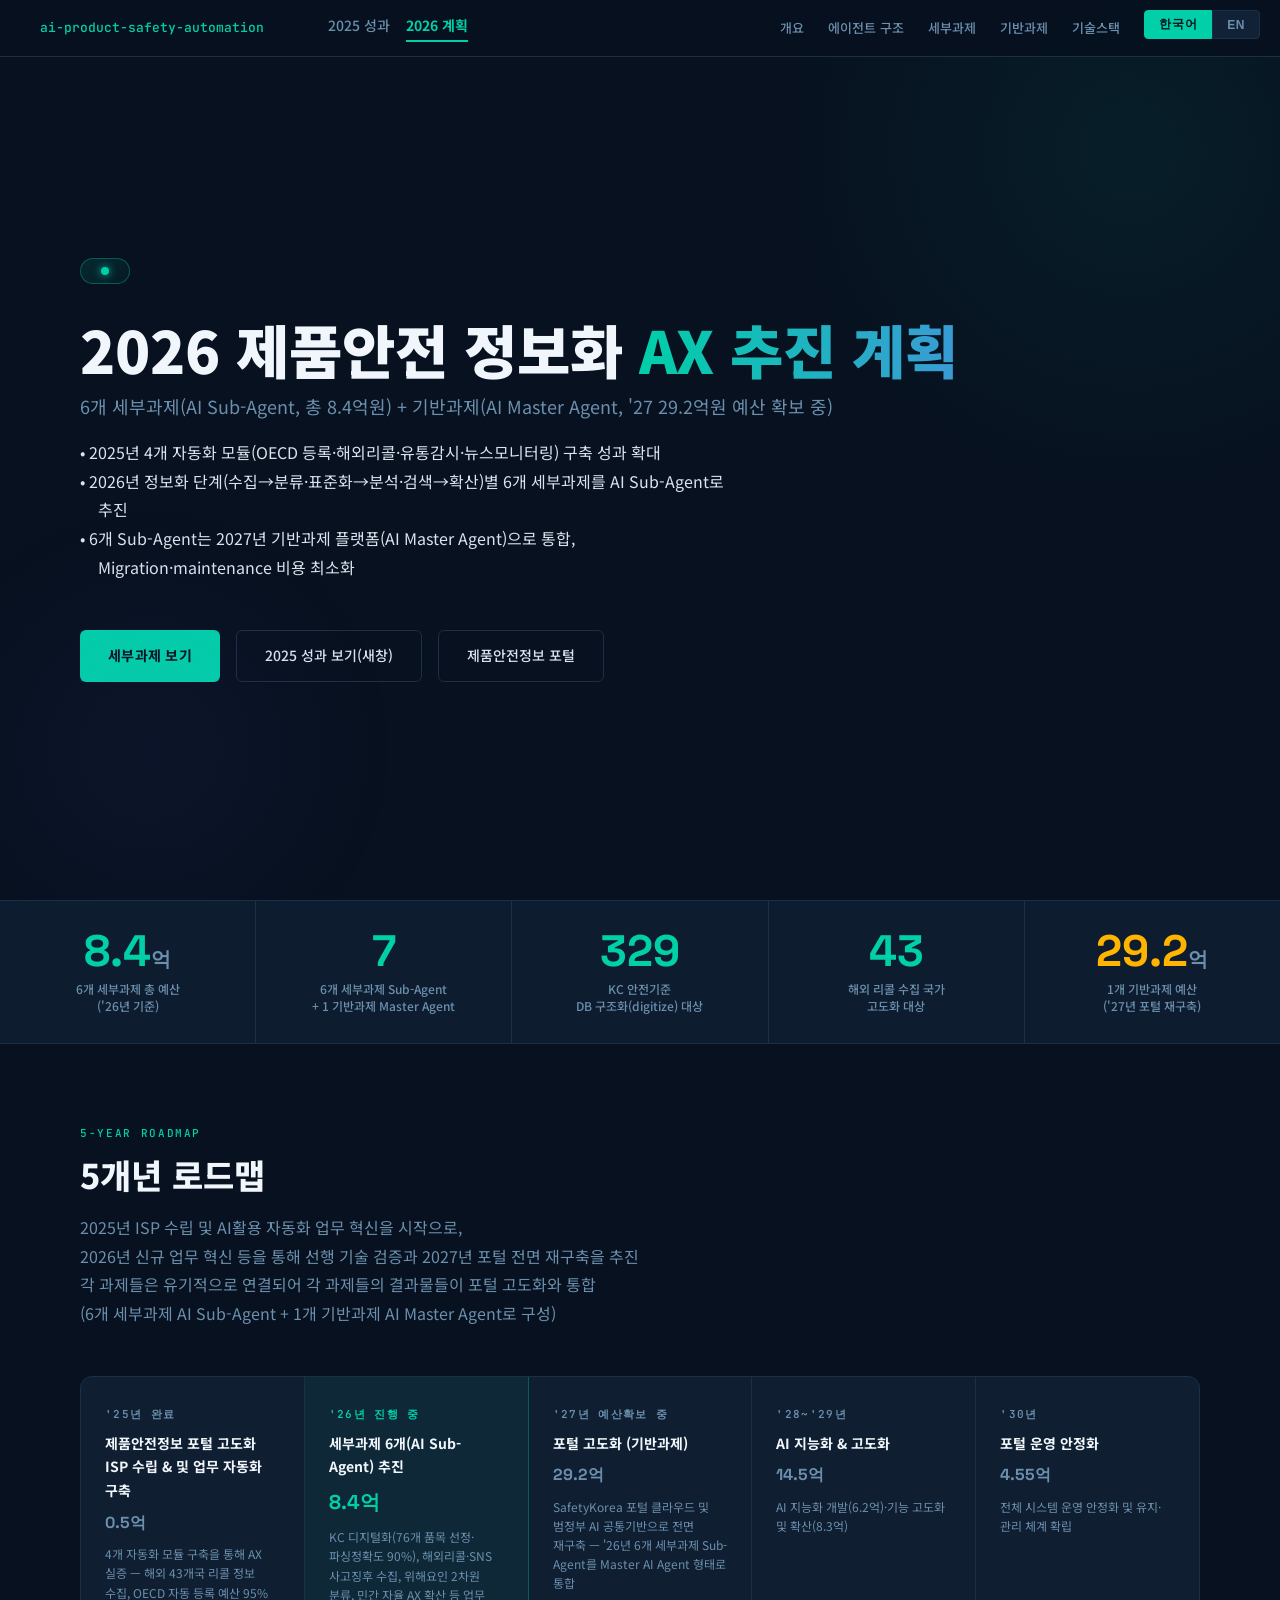
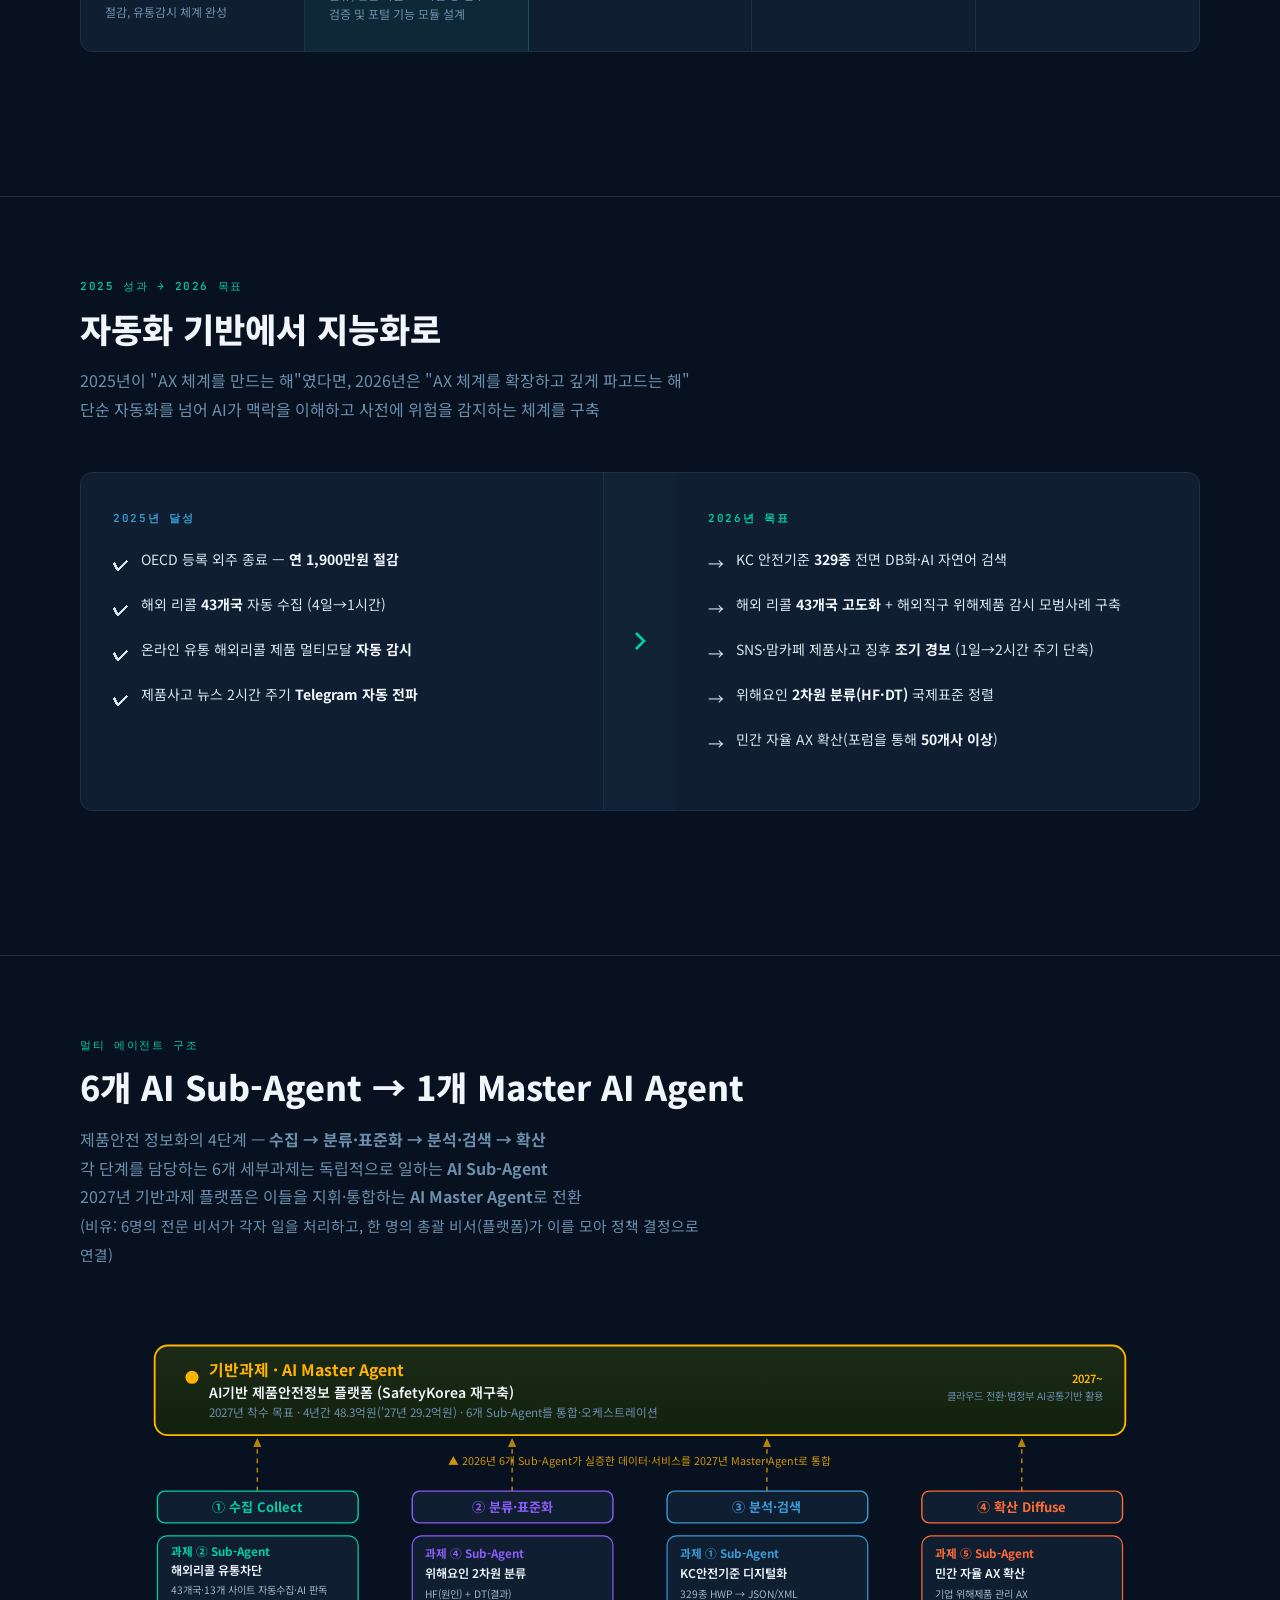
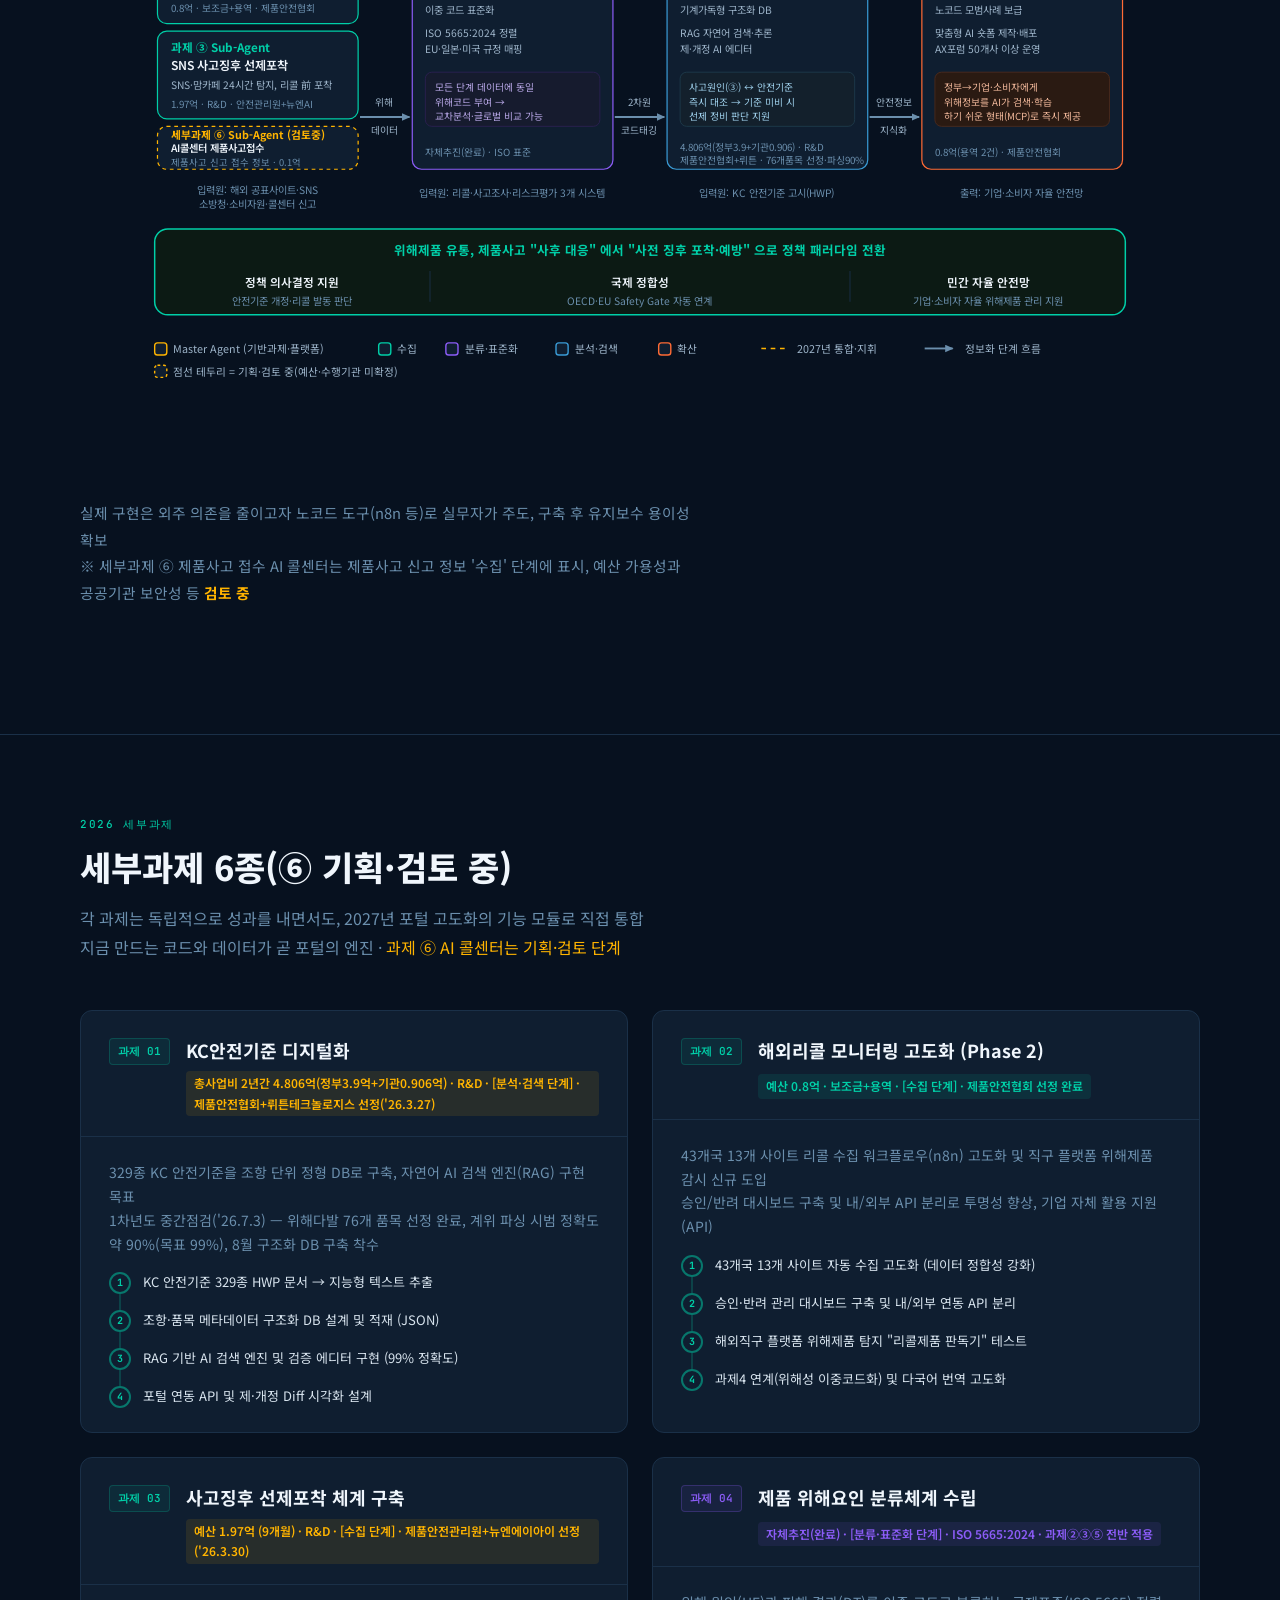
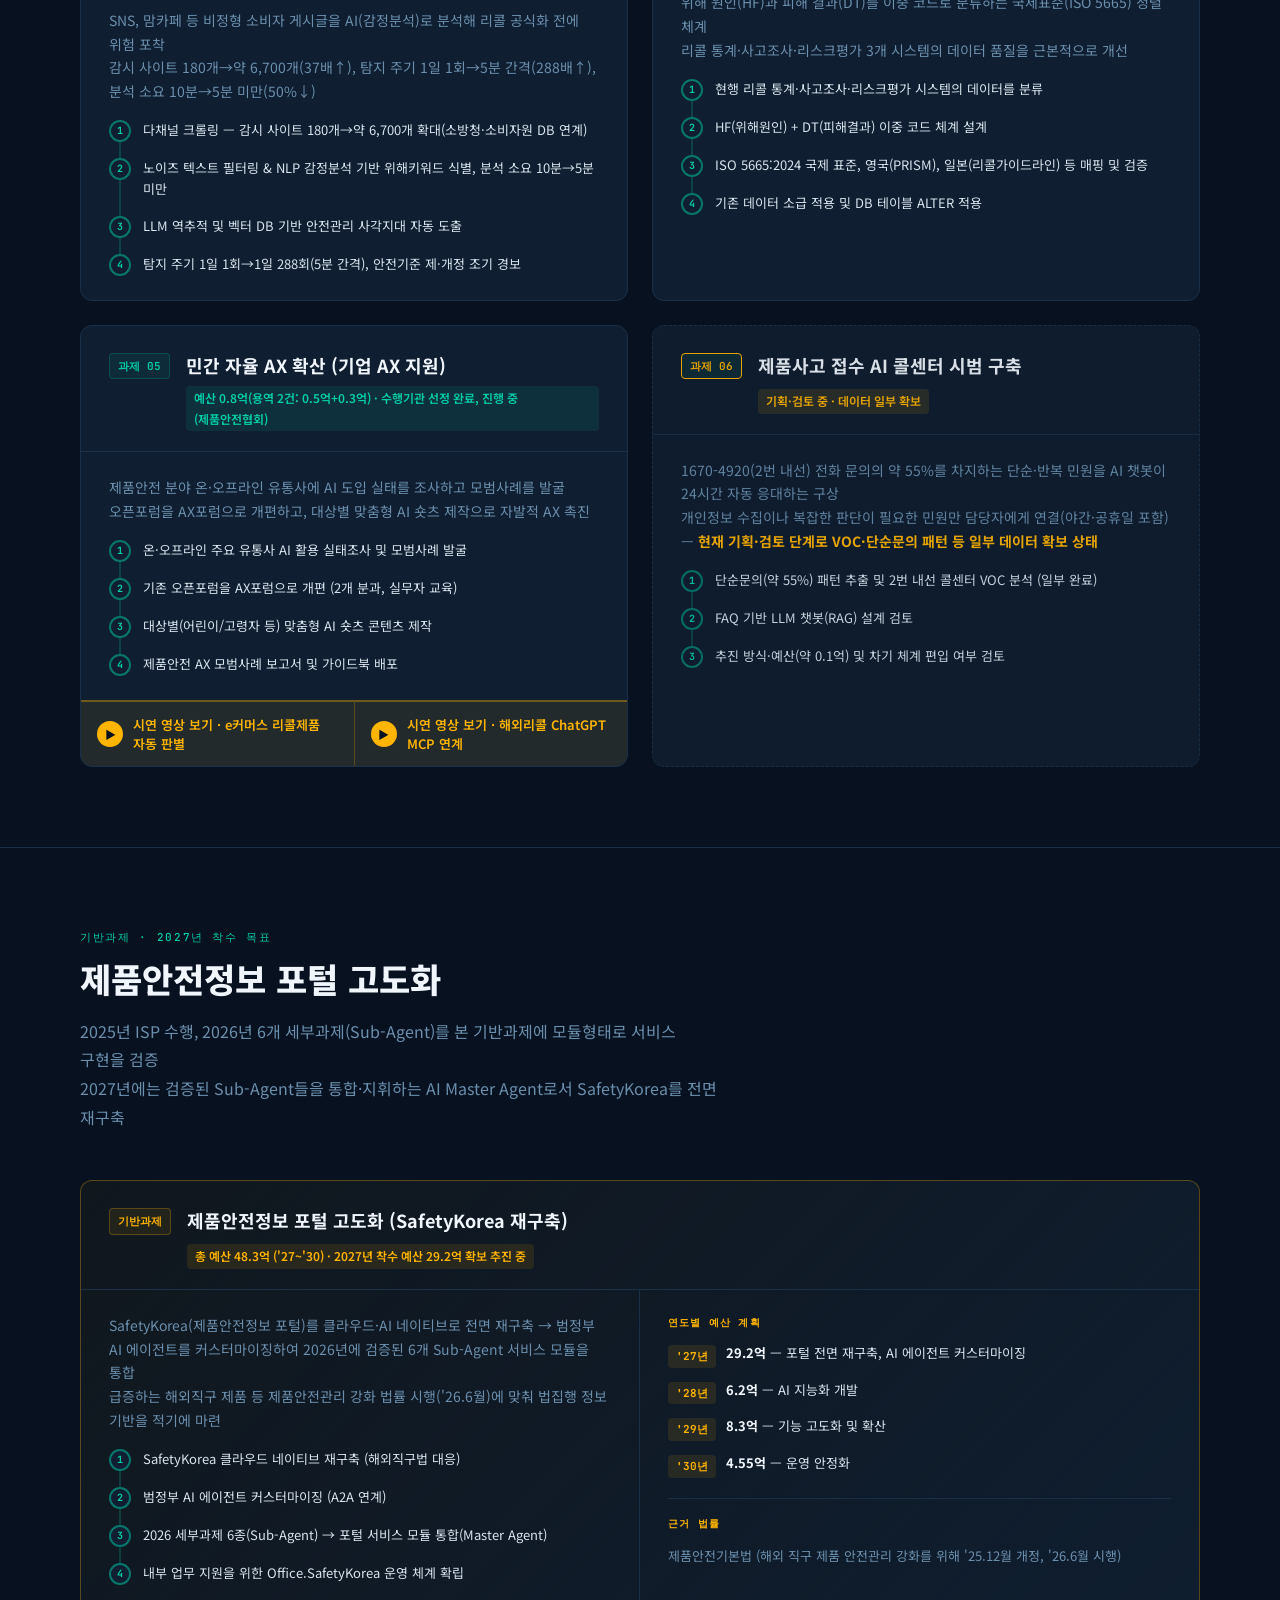
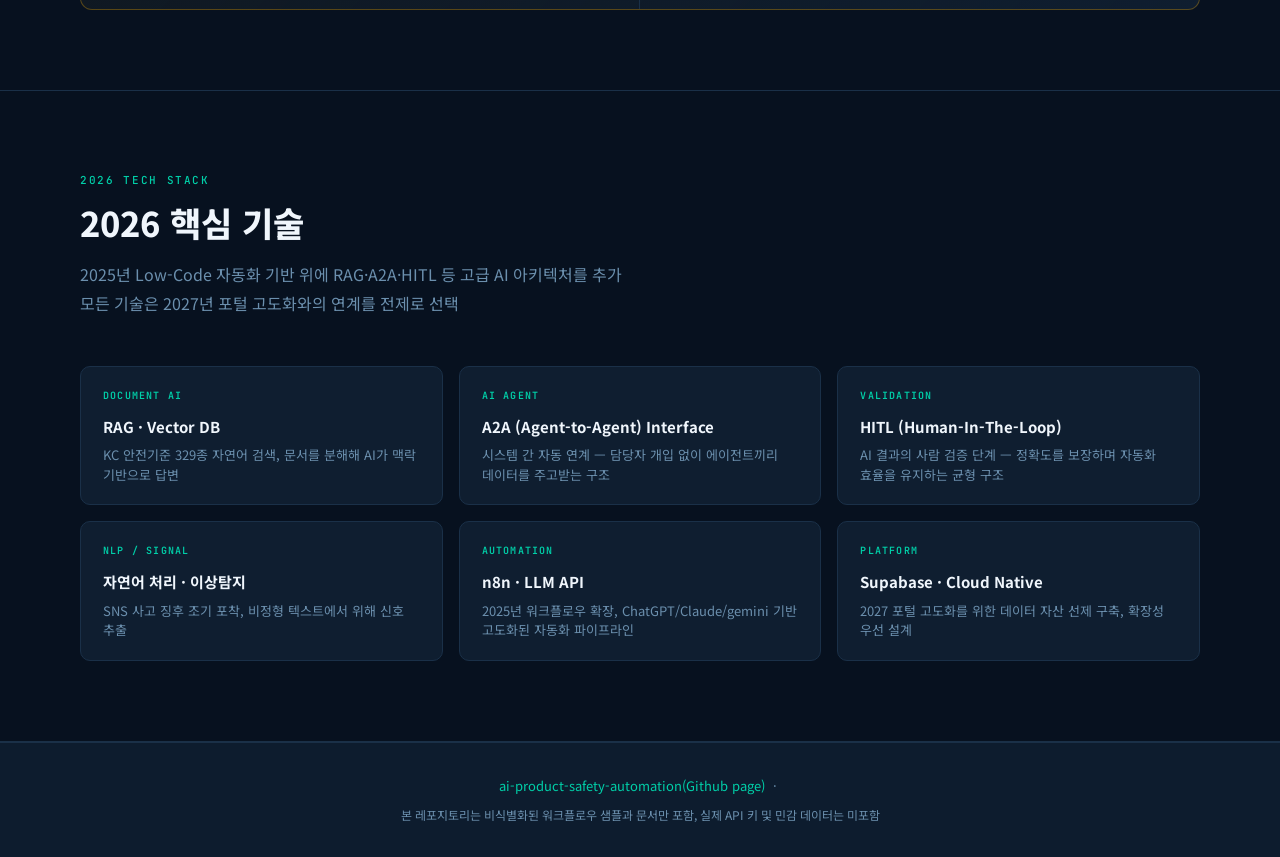
==== commit c6c3a37b: "Add files via upload" ====
--- a/docs/2026.html
+++ b/docs/2026.html
@@ -5,7 +5,7 @@
   <meta charset="UTF-8">
   <meta name="viewport" content="width=device-width, initial-scale=1.0">
   <title>2026 AI-Based Product Safety AX Plan | 배승호 · Seungho Bae</title>
-  <meta name="description" content="2026년 제품안전 AX 추진 계획 — 5개 세부과제(Sub-Agent) + 기반과제(Master Agent) | 제품안전정보과">
+  <meta name="description" content="2026년 제품안전 정보화 AX 추진 계획 — 6개 세부과제(Sub-Agent) + 기반과제(Master Agent) | 제품안전정보과">
   <link rel="preconnect" href="https://fonts.googleapis.com">
   <link
     href="https://fonts.googleapis.com/css2?family=Noto+Sans+KR:wght@300;400;500;700;900&family=Space+Grotesk:wght@300;400;500;600;700&family=JetBrains+Mono:wght@400;500&display=swap"
@@ -45,6 +45,8 @@
       color: var(--text);
       line-height: 1.7;
       overflow-x: hidden;
+      word-break: keep-all;
+      overflow-wrap: break-word;
     }
 
     /* ── LANG TOGGLE ── */
@@ -241,6 +243,11 @@
       animation: fadeInUp 0.7s ease 0.3s both;
     }
 
+    .bullet-line {
+      padding-left: 1.15em;
+      text-indent: -1.15em;
+    }
+
     .hero-cta {
       display: flex;
       gap: 16px;
@@ -632,6 +639,127 @@
       color: var(--muted);
       line-height: 1.7;
       margin-bottom: 16px;
+    }
+
+    .module-screenshot {
+      margin: 0;
+      border-top: 1px solid var(--border);
+      background: var(--navy3);
+      overflow: hidden;
+    }
+
+    .screenshot-label {
+      padding: 8px 16px;
+      font-family: 'JetBrains Mono', monospace;
+      font-size: 10px;
+      color: var(--muted);
+      letter-spacing: 0.08em;
+    }
+
+    /* ── VIDEO TRIGGER + MODAL ── */
+    .video-trigger {
+      display: flex;
+      align-items: center;
+      gap: 10px;
+      width: 100%;
+      padding: 13px 16px;
+      background: rgba(255, 180, 0, 0.08);
+      border: none;
+      border-top: 2px solid rgba(255, 180, 0, 0.35);
+      color: var(--gold);
+      font-size: 13px;
+      font-weight: 600;
+      font-family: inherit;
+      cursor: pointer;
+      text-align: left;
+      transition: background 0.2s, border-color 0.2s;
+    }
+
+    .video-trigger:hover {
+      background: rgba(255, 180, 0, 0.16);
+      border-top-color: var(--gold);
+    }
+
+    .video-trigger-row {
+      display: flex;
+    }
+
+    .video-trigger-row .video-trigger {
+      flex: 1;
+      min-width: 0;
+    }
+
+    .video-trigger-row .video-trigger + .video-trigger {
+      border-left: 1px solid rgba(255, 180, 0, 0.25);
+    }
+
+    .video-trigger .play-icon {
+      display: flex;
+      align-items: center;
+      justify-content: center;
+      width: 26px;
+      height: 26px;
+      border-radius: 50%;
+      flex-shrink: 0;
+      background: var(--gold);
+      color: var(--navy);
+      font-size: 11px;
+    }
+
+    .video-modal-overlay {
+      display: none;
+      position: fixed;
+      inset: 0;
+      z-index: 2000;
+      background: rgba(7, 17, 31, 0.92);
+      backdrop-filter: blur(4px);
+      align-items: center;
+      justify-content: center;
+      padding: 60px 20px;
+    }
+
+    .video-modal-overlay.open {
+      display: flex;
+    }
+
+    .video-modal-box {
+      position: relative;
+      width: 100%;
+      max-width: 900px;
+    }
+
+    .video-modal-box video {
+      width: 100%;
+      display: block;
+      border-radius: 8px;
+      background: #000;
+    }
+
+    .video-modal-label {
+      color: var(--muted);
+      font-size: 13px;
+      margin-top: 10px;
+      text-align: center;
+    }
+
+    .video-modal-close {
+      position: absolute;
+      top: -44px;
+      right: 0;
+      background: none;
+      border: 1px solid var(--border);
+      border-radius: 6px;
+      color: var(--text);
+      font-size: 20px;
+      line-height: 1;
+      cursor: pointer;
+      width: 36px;
+      height: 36px;
+    }
+
+    .video-modal-close:hover {
+      border-color: var(--teal);
+      color: var(--teal);
     }
 
     .process-steps {
@@ -930,22 +1058,22 @@
       <div class="dot"></div>
     </div>
 
-    <h1 data-kr>2026 제품안전 <em>AX 추진 계획</em></h1>
+    <h1 data-kr>2026 제품안전 정보화 <em>AX 추진 계획</em></h1>
     <h1 data-en>2026 Product Safety <em>AX Implementation</em></h1>
 
-    <p class="subtitle" data-kr>5개 세부과제(AI Sub-Agent) + 기반과제(AI Master Agent) &middot; 총 7.7억원 + 29.2억원('27 예산 확보 중)</p>
-    <p class="subtitle" data-en>5 Sub-Agents + Base Task (Master Agent) &middot; ₩770M + ₩2.92B (FY2027)</p>
-
-    <p class="desc" data-kr>
-      &bull; 2025년 4개 자동화 모듈(OECD 등록·해외리콜·유통감시·뉴스모니터링) 구축 성과를 확대<br>
-      &bull; 2026년에는 정보화 단계(수집→분류·표준화→분석·검색→확산)별 5개 세부과제를 AI Sub-Agent로 추진<br>
-      &bull; 5개 Sub-Agent는 2027년 기반과제 플랫폼(AI Master Agent)으로 통합되어, Migration 및 maintenance 비용을 최소화
-    </p>
-    <p class="desc" data-en>
-      &bull; Building on 2025's four automation modules (OECD, overseas recall, marketplace, news monitoring),<br>
-      &bull; 2026 advances five sub-tasks as AI Sub-Agents across the Collect→Classify→Analyze→Diffuse stages.<br>
-      &bull; The 5 Sub-Agents integrate into the 2027 platform (AI Master Agent), minimizing migration costs.
-    </p>
+    <p class="subtitle" data-kr>6개 세부과제(AI Sub-Agent, 총 8.4억원) + 기반과제(AI Master Agent, '27 29.2억원 예산 확보 중)</p>
+    <p class="subtitle" data-en>6 Sub-Agents (Total ₩840M) + Base Task (Master Agent, FY2027 ₩2.92B in progress)</p>
+
+    <div class="desc" data-kr>
+      <div class="bullet-line">&bull; 2025년 4개 자동화 모듈(OECD 등록·해외리콜·유통감시·뉴스모니터링) 구축 성과 확대</div>
+      <div class="bullet-line">&bull; 2026년 정보화 단계(수집→분류·표준화→분석·검색→확산)별 6개 세부과제를 AI Sub-Agent로 추진</div>
+      <div class="bullet-line">&bull; 6개 Sub-Agent는 2027년 기반과제 플랫폼(AI Master Agent)으로 통합, Migration·maintenance 비용 최소화</div>
+    </div>
+    <div class="desc" data-en>
+      <div class="bullet-line">&bull; Building on 2025's four automation modules (OECD, overseas recall, marketplace, news monitoring),</div>
+      <div class="bullet-line">&bull; 2026 advances six sub-tasks as AI Sub-Agents across the Collect→Classify→Analyze→Diffuse stages.</div>
+      <div class="bullet-line">&bull; The 6 Sub-Agents integrate into the 2027 platform (AI Master Agent), minimizing migration costs.</div>
+    </div>
 
     <div class="hero-cta">
       <a href="#tasks" class="btn-primary" data-kr>세부과제 보기</a>
@@ -961,14 +1089,14 @@
   <!-- STATS STRIP -->
   <div class="stats-strip" id="overview">
     <div class="stat-item">
-      <div class="stat-num">7.7<span style="font-size:0.45em;color:var(--muted)">억</span></div>
-      <div class="stat-label" data-kr>세부과제 총 예산<br>5종 합산 ('26년 기준)</div>
-      <div class="stat-label" data-en>Sub-Task Budget<br>5 Tasks Total (FY26)</div>
+      <div class="stat-num">8.4<span style="font-size:0.45em;color:var(--muted)">억</span></div>
+      <div class="stat-label" data-kr>6개 세부과제 총 예산<br>('26년 기준)</div>
+      <div class="stat-label" data-en>Sub-Task Budget<br>6 Tasks Total (FY26)</div>
     </div>
     <div class="stat-item">
-      <div class="stat-num">5</div>
-      <div class="stat-label" data-kr>세부과제 Sub-Agent<br>+ 1 Master Agent</div>
-      <div class="stat-label" data-en>Sub-Agents<br>+ 1 Master Agent</div>
+      <div class="stat-num">7</div>
+      <div class="stat-label" data-kr>6개 세부과제 Sub-Agent<br>+ 1 기반과제 Master Agent</div>
+      <div class="stat-label" data-en>6 Sub-Agents<br>+ 1 Master Agent</div>
     </div>
     <div class="stat-item">
       <div class="stat-num">329</div>
@@ -982,8 +1110,8 @@
     </div>
     <div class="stat-item">
       <div class="stat-num gold">29.2<span style="font-size:0.45em;color:var(--muted)">억</span></div>
-      <div class="stat-label" data-kr>기반과제 예산<br>2027년 포털 재구축</div>
-      <div class="stat-label" data-en>Base Task Budget<br>2027 Portal Rebuild</div>
+      <div class="stat-label" data-kr>1개 기반과제 예산<br>('27년 포털 재구축)</div>
+      <div class="stat-label" data-en>1 Base Task Budget<br>(FY2027 Portal Rebuild)</div>
     </div>
   </div>
 
@@ -996,7 +1124,7 @@
       2025년 ISP 수립 및 AI활용 자동화 업무 혁신을 시작으로, <br>
       2026년 신규 업무 혁신 등을 통해 선행 기술 검증과 2027년 포털 전면 재구축을 추진<br>
       각 과제들은 유기적으로 연결되어 각 과제들의 결과물들이 포털 고도화와 통합<br>
-      (5개 세부과제 AI Sub-Agent + 1개 기반과제 AI Master Agent로 구성)
+      (6개 세부과제 AI Sub-Agent + 1개 기반과제 AI Master Agent로 구성)
     </p>
     <p class="section-desc" data-en>
       Starting from the 2025 ISP, 2026 pilot tasks validate technologies before the full 2027 portal rebuild.
@@ -1009,25 +1137,25 @@
         <div class="rm-name" data-kr>제품안전정보 포털 고도화 ISP 수립 &amp; 및 업무 자동화 구축</div>
         <div class="rm-name" data-en>ISP &amp; Automation</div>
         <div class="rm-budget">0.5억</div>
-        <div class="rm-desc" data-kr>4개 자동화 모듈 구축. 해외 43개국 리콜 정보 수집, OECD 자동 등록 예산95% 절감, 유통감시 체계 완성.</div>
+        <div class="rm-desc" data-kr>4개 자동화 모듈 구축을 통해 AX 실증 — 해외 43개국 리콜 정보 수집, OECD 자동 등록 예산 95% 절감, 유통감시 체계 완성</div>
         <div class="rm-desc" data-en>4 automation modules: 43-country recall, 95% OECD cost cut, marketplace
           surveillance.</div>
       </div>
       <div class="rm-step active">
-        <div class="rm-year">'26년 수행 중</div>
-        <div class="rm-name" data-kr>세부과제 5개(Sub-Agent) 선행 수행</div>
-        <div class="rm-name" data-en>5 Sub-Agent Pilots</div>
-        <div class="rm-budget">7.7억</div>
-        <div class="rm-desc" data-kr>KC 디지털화, 해외리콜·SNS 사고징후 수집, 위해요인 2차원 분류, 민간 자율 AX 확산 등 업무 검증 및 포털 기능 모듈 설계</div>
+        <div class="rm-year">'26년 진행 중</div>
+        <div class="rm-name" data-kr>세부과제 6개(AI Sub-Agent) 추진</div>
+        <div class="rm-name" data-en>6 Sub-Agent Pilots</div>
+        <div class="rm-budget">8.4억</div>
+        <div class="rm-desc" data-kr>KC 디지털화(76개 품목 선정·파싱정확도 90%), 해외리콜·SNS 사고징후 수집, 위해요인 2차원 분류, 민간 자율 AX 확산 등 업무 검증 및 포털 기능 모듈 설계</div>
         <div class="rm-desc" data-en>KC digitization, SNS early warning, AI call center pilots. Portal module design.
         </div>
       </div>
       <div class="rm-step">
-        <div class="rm-year">'27년 착수를 위해 예산확보 중</div>
+        <div class="rm-year">'27년 예산확보 중</div>
         <div class="rm-name" data-kr>포털 고도화 (기반과제)</div>
         <div class="rm-name" data-en>Portal Rebuild (Base)</div>
         <div class="rm-budget">29.2억</div>
-        <div class="rm-desc" data-kr>SafetyKorea 클라우드 재구축, 범정부 AI 에이전트, Office.SafetyKorea 운영체계.</div>
+        <div class="rm-desc" data-kr>SafetyKorea 포털 클라우드 및 범정부 AI 공통기반으로 전면 재구축 — '26년 6개 세부과제 Sub-Agent를 Master AI Agent 형태로 통합</div>
         <div class="rm-desc" data-en>SafetyKorea cloud rebuild, gov't AI agent, Office.SafetyKorea operation.</div>
       </div>
       <div class="rm-step">
@@ -1035,7 +1163,7 @@
         <div class="rm-name" data-kr>AI 지능화 &amp; 고도화</div>
         <div class="rm-name" data-en>AI Intelligence &amp; Scale</div>
         <div class="rm-budget">14.5억</div>
-        <div class="rm-desc" data-kr>AI 지능화 개발(6.2억), 기능 고도화 및 확산(8.3억). 전국 확산 체계 완비.</div>
+        <div class="rm-desc" data-kr>AI 지능화 개발(6.2억)·기능 고도화 및 확산(8.3억)</div>
         <div class="rm-desc" data-en>AI intelligence dev (₩620M), enhancement &amp; scaling (₩830M).</div>
       </div>
       <div class="rm-step">
@@ -1043,7 +1171,7 @@
         <div class="rm-name" data-kr>포털 운영 안정화</div>
         <div class="rm-name" data-en>Operations Stabilization</div>
         <div class="rm-budget">4.55억</div>
-        <div class="rm-desc" data-kr>전체 시스템 운영 안정화 및 유지·관리 체계 확립.</div>
+        <div class="rm-desc" data-kr>전체 시스템 운영 안정화 및 유지·관리 체계 확립</div>
         <div class="rm-desc" data-en>Full system stabilization and sustained operations.</div>
       </div>
     </div>
@@ -1108,9 +1236,11 @@
         <div class="ba-item" data-en><span class="ba-icon">→</span><span class="ba-text">SNS/community <strong>early
               warning</strong> (1 day→2 hours)</span></div>
         <div class="ba-item" data-kr><span class="ba-icon">→</span><span class="ba-text">위해요인 <strong>2차원 분류(HF·DT)</strong>
-              국제표준 정렬 + 민간 자율 AX 확산(100개사)</span></div>
+              국제표준 정렬</span></div>
         <div class="ba-item" data-en><span class="ba-icon">→</span><span class="ba-text"><strong>2-axis hazard coding (HF·DT)</strong>
-              aligned to ISO + private-sector AX diffusion (100 firms)</span></div>
+              aligned to ISO</span></div>
+        <div class="ba-item" data-kr><span class="ba-icon">→</span><span class="ba-text">민간 자율 AX 확산(포럼을 통해 <strong>50개사 이상</strong>)</span></div>
+        <div class="ba-item" data-en><span class="ba-icon">→</span><span class="ba-text">Private-sector AX diffusion (<strong>50+ firms</strong> via forum)</span></div>
       </div>
     </div>
   </section>
@@ -1121,13 +1251,13 @@
   <section id="agents">
     <span class="section-tag" data-kr>멀티 에이전트 구조</span>
     <span class="section-tag" data-en>Multi-Agent Architecture</span>
-    <h2 class="section-title" data-kr>5개 Sub-Agent → 1개 Master Agent</h2>
-    <h2 class="section-title" data-en>5 Sub-Agents → 1 Master Agent</h2>
+    <h2 class="section-title" data-kr>6개 AI Sub-Agent → 1개 Master AI Agent</h2>
+    <h2 class="section-title" data-en>6 AI Sub-Agents → 1 Master AI Agent</h2>
     <p class="section-desc" data-kr>
-      제품안전 정보화는 <strong>수집 → 분류·표준화 → 분석·검색 → 확산</strong>의 4단계로 흐릅니다.<br>
-      각 단계를 담당하는 5개 세부과제는 독립적으로 일하는 <strong>AI Sub-Agent</strong>이고,<br>
-      2027년 기반과제 플랫폼이 이들을 지휘·통합하는 <strong>AI Master Agent</strong>가 됩니다.<br>
-      <span style="color:var(--muted);font-size:0.92em;">(비유: 5명의 전문 비서가 각자 일을 처리하고, 한 명의 총괄 비서(플랫폼)가 이를 모아 정책 결정으로 연결합니다.)</span>
+      제품안전 정보화의 4단계 — <strong>수집 → 분류·표준화 → 분석·검색 → 확산</strong><br>
+      각 단계를 담당하는 6개 세부과제는 독립적으로 일하는 <strong>AI Sub-Agent</strong><br>
+      2027년 기반과제 플랫폼은 이들을 지휘·통합하는 <strong>AI Master Agent</strong>로 전환<br>
+      <span style="color:var(--muted);font-size:0.92em;">(비유: 6명의 전문 비서가 각자 일을 처리하고, 한 명의 총괄 비서(플랫폼)가 이를 모아 정책 결정으로 연결)</span>
     </p>
     <p class="section-desc" data-en>
       Product-safety informatization flows through four stages — <strong>Collect → Classify/Standardize → Analyze/Search → Diffuse</strong>.
@@ -1135,7 +1265,7 @@
     </p>
 
     <div class="reveal" style="overflow-x:auto; padding:8px 0 4px;">
-      <svg viewBox="0 0 1200 820" width="100%" style="min-width:760px; display:block; margin:0 auto; font-family:'Noto Sans KR',sans-serif;" xmlns="http://www.w3.org/2000/svg" role="img" aria-label="5개 Sub-Agent와 1개 Master Agent 관계도 및 정보화 단계 흐름도">
+      <svg viewBox="0 0 1200 820" width="100%" style="min-width:760px; display:block; margin:0 auto; font-family:'Noto Sans KR',sans-serif;" xmlns="http://www.w3.org/2000/svg" role="img" aria-label="6개 Sub-Agent와 1개 Master Agent 관계도 및 정보화 단계 흐름도">
         <defs>
           <marker id="ah" markerWidth="11" markerHeight="11" refX="8" refY="4" orient="auto" markerUnits="userSpaceOnUse">
             <path d="M0,0 L9,4 L0,8 Z" fill="#6B8FAD"/>
@@ -1153,18 +1283,18 @@
         <circle cx="120" cy="56" r="7" fill="#FFB400"/>
         <text x="138" y="55" fill="#FFB400" font-size="17" font-weight="700">기반과제 · AI Master Agent</text>
         <text x="138" y="78" fill="#F0F6FC" font-size="15" font-weight="600">AI기반 제품안전정보 플랫폼 (SafetyKorea 재구축)</text>
-        <text x="138" y="99" fill="#6B8FAD" font-size="12.5">2027년 착수 목표 · 4년간 48.3억원('27년 29.2억원) · 5개 Sub-Agent를 통합·오케스트레이션</text>
+        <text x="138" y="99" fill="#6B8FAD" font-size="12.5">2027년 착수 목표 · 4년간 48.3억원('27년 29.2억원) · 6개 Sub-Agent를 통합·오케스트레이션</text>
         <text x="1096" y="62" fill="#FFB400" font-size="12" font-weight="600" text-anchor="end">2027~</text>
-        <text x="1096" y="80" fill="#6B8FAD" font-size="11" text-anchor="end">통합·지휘</text>
-
-        <!-- dashed orchestration arrows from master down to each stage -->
+        <text x="1096" y="80" fill="#6B8FAD" font-size="11" text-anchor="end">클라우드 전환·범정부 AI공통기반 활용</text>
+
+        <!-- dashed orchestration arrows from each stage up into master -->
         <g stroke="#FFB400" stroke-width="1.6" stroke-dasharray="5 5" fill="none" opacity="0.7">
-          <path d="M190,118 L190,178" marker-end="url(#ahg)"/>
-          <path d="M463,118 L463,178" marker-end="url(#ahg)"/>
-          <path d="M736,118 L736,178" marker-end="url(#ahg)"/>
-          <path d="M1009,118 L1009,178" marker-end="url(#ahg)"/>
+          <path d="M190,178 L190,122" marker-end="url(#ahg)"/>
+          <path d="M463,178 L463,122" marker-end="url(#ahg)"/>
+          <path d="M736,178 L736,122" marker-end="url(#ahg)"/>
+          <path d="M1009,178 L1009,122" marker-end="url(#ahg)"/>
         </g>
-        <text x="600" y="150" fill="#FFB400" font-size="11.5" text-anchor="middle" opacity="0.8">▲ 2026년 5개 Sub-Agent가 실증한 데이터·서비스를 2027년 Master Agent로 통합</text>
+        <text x="600" y="150" fill="#FFB400" font-size="11.5" text-anchor="middle" opacity="0.8">▲ 2026년 6개 Sub-Agent가 실증한 데이터·서비스를 2027년 Master Agent로 통합</text>
 
         <!-- ===== STAGE HEADER BAND ===== -->
         <!-- Stage 1 수집 -->
@@ -1194,20 +1324,23 @@
         <text x="872" y="438" fill="#9DB4C9" font-size="10.5" text-anchor="middle">지식화</text>
 
         <!-- ===== SUB-AGENT CARDS ===== -->
-        <!-- Stage1 수집: 과제2 + 과제3 -->
-        <rect x="83" y="226" width="215" height="120" rx="10" fill="#0F1E30" stroke="#00CFA8" stroke-width="1.3"/>
-        <text x="97" y="250" fill="#00CFA8" font-size="12.5" font-weight="700">과제 ② Sub-Agent</text>
-        <text x="97" y="271" fill="#F0F6FC" font-size="13" font-weight="600">해외리콜 유통차단</text>
-        <text x="97" y="291" fill="#9DB4C9" font-size="11">43개국·13개 사이트 자동수집</text>
-        <text x="97" y="308" fill="#9DB4C9" font-size="11">직구 위해제품 AI 판독</text>
-        <text x="97" y="332" fill="#6B8FAD" font-size="10.5">0.8억 · 보조금+용역 · 제품안전협회</text>
-
-        <rect x="83" y="356" width="215" height="120" rx="10" fill="#0F1E30" stroke="#00CFA8" stroke-width="1.3"/>
-        <text x="97" y="380" fill="#00CFA8" font-size="12.5" font-weight="700">과제 ③ Sub-Agent</text>
-        <text x="97" y="401" fill="#F0F6FC" font-size="13" font-weight="600">SNS 사고징후 선제포착</text>
-        <text x="97" y="421" fill="#9DB4C9" font-size="11">SNS·맘카페 24시간 AI 탐지</text>
-        <text x="97" y="438" fill="#9DB4C9" font-size="11">리콜 공식화 前 위험 포착</text>
-        <text x="97" y="462" fill="#6B8FAD" font-size="10.5">1.97억 · R&amp;D · 안전관리원+뉴엔AI</text>
+        <!-- Stage1 수집: 과제2 + 과제3 + 과제6(검토중, 개념 편입) -->
+        <rect x="83" y="226" width="215" height="94" rx="10" fill="#0F1E30" stroke="#00CFA8" stroke-width="1.3"/>
+        <text x="97" y="248" fill="#00CFA8" font-size="12.5" font-weight="700">과제 ② Sub-Agent</text>
+        <text x="97" y="268" fill="#F0F6FC" font-size="13" font-weight="600">해외리콜 유통차단</text>
+        <text x="97" y="288" fill="#9DB4C9" font-size="11">43개국·13개 사이트 자동수집·AI 판독</text>
+        <text x="97" y="308" fill="#6B8FAD" font-size="10.5">0.8억 · 보조금+용역 · 제품안전협회</text>
+
+        <rect x="83" y="328" width="215" height="94" rx="10" fill="#0F1E30" stroke="#00CFA8" stroke-width="1.3"/>
+        <text x="97" y="350" fill="#00CFA8" font-size="12.5" font-weight="700">과제 ③ Sub-Agent</text>
+        <text x="97" y="370" fill="#F0F6FC" font-size="13" font-weight="600">SNS 사고징후 선제포착</text>
+        <text x="97" y="390" fill="#9DB4C9" font-size="11">SNS·맘카페 24시간 탐지, 리콜 前 포착</text>
+        <text x="97" y="410" fill="#6B8FAD" font-size="10.5">1.97억 · R&amp;D · 안전관리원+뉴엔AI</text>
+
+        <rect x="83" y="430" width="215" height="46" rx="10" fill="#0F1E30" stroke="#FFB400" stroke-width="1.3" stroke-dasharray="4 4"/>
+        <text x="97" y="444" fill="#FFB400" font-size="11.5" font-weight="700">세부과제 ⑥ Sub-Agent (검토중)</text>
+        <text x="97" y="458" fill="#F0F6FC" font-size="11" font-weight="600">AI콜센터 제품사고접수</text>
+        <text x="97" y="472" fill="#6B8FAD" font-size="10">제품사고 신고 접수 정보 · 0.1억</text>
 
         <!-- Stage2 분류·표준화: 과제4 -->
         <rect x="356" y="226" width="215" height="250" rx="10" fill="#0F1E30" stroke="#8B5CF6" stroke-width="1.3"/>
@@ -1235,7 +1368,8 @@
         <text x="653" y="392" fill="#9FD0EC" font-size="10.5">사고원인(③) ↔ 안전기준</text>
         <text x="653" y="408" fill="#9FD0EC" font-size="10.5">즉시 대조 → 기준 미비 시</text>
         <text x="653" y="423" fill="#9FD0EC" font-size="10.5">선제 정비 판단 지원</text>
-        <text x="643" y="462" fill="#6B8FAD" font-size="10.5">4.45억 · R&amp;D · 제품안전협회+뤼튼</text>
+        <text x="643" y="456" fill="#6B8FAD" font-size="10.5">4.806억(정부3.9+기관0.906) · R&amp;D</text>
+        <text x="643" y="470" fill="#6B8FAD" font-size="10.5">제품안전협회+뤼튼 · 76개품목 선정·파싱90%</text>
 
         <!-- Stage4 확산: 과제5 -->
         <rect x="902" y="226" width="215" height="250" rx="10" fill="#0F1E30" stroke="#FF6B35" stroke-width="1.3"/>
@@ -1244,22 +1378,23 @@
         <text x="916" y="293" fill="#9DB4C9" font-size="11">기업 위해제품 관리 AX</text>
         <text x="916" y="310" fill="#9DB4C9" font-size="11">노코드 모범사례 보급</text>
         <text x="916" y="334" fill="#9DB4C9" font-size="11">맞춤형 AI 숏폼 제작·배포</text>
-        <text x="916" y="351" fill="#9DB4C9" font-size="11">AX포럼 100개사 운영</text>
+        <text x="916" y="351" fill="#9DB4C9" font-size="11">AX포럼 50개사 이상 운영</text>
         <rect x="916" y="372" width="187" height="58" rx="7" fill="#2A1A12" stroke="#4A2A1E" stroke-width="1"/>
         <text x="926" y="392" fill="#F0B79A" font-size="10.5">정부→기업·소비자에게</text>
         <text x="926" y="408" fill="#F0B79A" font-size="10.5">위해정보를 AI가 검색·학습</text>
-        <text x="926" y="423" fill="#F0B79A" font-size="10.5">하기 쉬운 형태로 즉시 제공</text>
-        <text x="916" y="462" fill="#6B8FAD" font-size="10.5">0.5억 · 연구용역 · 제품안전협회</text>
+        <text x="926" y="423" fill="#F0B79A" font-size="10.5">하기 쉬운 형태(MCP)로 즉시 제공</text>
+        <text x="916" y="462" fill="#6B8FAD" font-size="10.5">0.8억(용역 2건) · 제품안전협회</text>
 
         <!-- input sources row -->
-        <text x="190" y="506" fill="#6B8FAD" font-size="11" text-anchor="middle">입력원: 해외 공표사이트·SNS·소방청·소비자원</text>
+        <text x="190" y="502" fill="#6B8FAD" font-size="11" text-anchor="middle">입력원: 해외 공표사이트·SNS</text>
+        <text x="190" y="518" fill="#6B8FAD" font-size="11" text-anchor="middle">소방청·소비자원·콜센터 신고</text>
         <text x="463" y="506" fill="#6B8FAD" font-size="11" text-anchor="middle">입력원: 리콜·사고조사·리스크평가 3개 시스템</text>
         <text x="736" y="506" fill="#6B8FAD" font-size="11" text-anchor="middle">입력원: KC 안전기준 고시(HWP)</text>
         <text x="1009" y="506" fill="#6B8FAD" font-size="11" text-anchor="middle">출력: 기업·소비자 자율 안전망</text>
 
         <!-- ===== OUTCOME BAR ===== -->
         <rect x="80" y="540" width="1040" height="92" rx="14" fill="#0C1A14" stroke="#00CFA8" stroke-width="1.6"/>
-        <text x="600" y="568" fill="#00CFA8" font-size="14.5" font-weight="700" text-anchor="middle">패러다임 전환 — "사후 대응" 에서 "사전 징후 포착·예방" 으로</text>
+        <text x="600" y="568" fill="#00CFA8" font-size="13.5" font-weight="700" text-anchor="middle">위해제품 유통, 제품사고 "사후 대응" 에서 "사전 징후 포착·예방" 으로 정책 패러다임 전환</text>
         <line x1="375" y1="585" x2="375" y2="618" stroke="#1A3048"/>
         <line x1="825" y1="585" x2="825" y2="618" stroke="#1A3048"/>
         <text x="227" y="602" fill="#F0F6FC" font-size="12.5" font-weight="600" text-anchor="middle">정책 의사결정 지원</text>
@@ -1267,7 +1402,7 @@
         <text x="600" y="602" fill="#F0F6FC" font-size="12.5" font-weight="600" text-anchor="middle">국제 정합성</text>
         <text x="600" y="621" fill="#6B8FAD" font-size="11" text-anchor="middle">OECD·EU Safety Gate 자동 연계</text>
         <text x="973" y="602" fill="#F0F6FC" font-size="12.5" font-weight="600" text-anchor="middle">민간 자율 안전망</text>
-        <text x="973" y="621" fill="#6B8FAD" font-size="11" text-anchor="middle">기업·소비자 주도 위해제품 관리</text>
+        <text x="973" y="621" fill="#6B8FAD" font-size="11" text-anchor="middle">기업·소비자 자율 위해제품 관리 지원</text>
 
         <!-- ===== LEGEND ===== -->
         <g font-size="11.5">
@@ -1285,13 +1420,15 @@
           <text x="768" y="673" fill="#9DB4C9">2027년 통합·지휘</text>
           <line x1="905" y1="668" x2="935" y2="668" stroke="#6B8FAD" stroke-width="2" marker-end="url(#ah)"/>
           <text x="948" y="673" fill="#9DB4C9">정보화 단계 흐름</text>
+          <rect x="80" y="686" width="13" height="13" rx="3" fill="#0F1E30" stroke="#FFB400" stroke-width="1.5" stroke-dasharray="3 3"/>
+          <text x="100" y="697" fill="#9DB4C9">점선 테두리 = 기획·검토 중(예산·수행기관 미확정)</text>
         </g>
       </svg>
     </div>
 
     <p class="section-desc" data-kr style="margin-top:6px;font-size:0.92em;color:var(--muted);">
-      실제 구현은 외주 의존을 줄이고자 노코드 도구(n8n 등)로 실무자가 주도하여, 구축 후 유지보수 용이성을 확보합니다.<br>
-      ※ 세부과제 ⑥ 제품사고 접수 AI 콜센터는 현재 <strong style="color:var(--gold)">기획·검토 중</strong>으로, 위 5종 Sub-Agent 구조와 별도입니다(데이터 일부 확보).
+      실제 구현은 외주 의존을 줄이고자 노코드 도구(n8n 등)로 실무자가 주도, 구축 후 유지보수 용이성 확보<br>
+      ※ 세부과제 ⑥ 제품사고 접수 AI 콜센터는 제품사고 신고 정보 '수집' 단계에 표시, 예산 가용성과 공공기관 보안성 등 <strong style="color:var(--gold)">검토 중</strong>
     </p>
     <p class="section-desc" data-en style="margin-top:6px;font-size:0.92em;color:var(--muted);">
       Implementation is led in-house with no-code tools (e.g., n8n) to reduce outsourcing dependency and ease long-term maintenance.
@@ -1304,8 +1441,8 @@
   <section id="tasks">
     <span class="section-tag" data-kr>2026 세부과제</span>
     <span class="section-tag" data-en>2026 Sub-Tasks</span>
-    <h2 class="section-title" data-kr>세부과제 (5종 추진 + 1종 기획·검토)</h2>
-    <h2 class="section-title" data-en>Sub-Tasks (5 Active + 1 Under Review)</h2>
+    <h2 class="section-title" data-kr>세부과제 6종(⑥ 기획·검토 중)</h2>
+    <h2 class="section-title" data-en>Sub-Tasks (6 Total, ⑥ Under Review)</h2>
     <p class="section-desc" data-kr>
       각 과제는 독립적으로 성과를 내면서도, 2027년 포털 고도화의 기능 모듈로 직접 통합<br>
       지금 만드는 코드와 데이터가 곧 포털의 엔진 · <span style="color:var(--gold)">과제 ⑥ AI 콜센터는 기획·검토 단계</span>
@@ -1324,15 +1461,14 @@
           <div>
             <div class="module-title" data-kr>KC안전기준 디지털화</div>
             <div class="module-title" data-en>KC Safety Standard Digitization</div>
-            <span class="module-impact" data-kr>예산 총 2년간 4.45억 (1차년 1.7억) · R&D · [분석·검색 단계] · 제품안전협회+뤼튼테크놀로지스 선정('26.3.27)</span>
-            <span class="module-impact" data-en>Total ₩445M (Year 1: ₩170M) · R&D · [Analyze/Search] · KPSA+Wrtn selected</span>
+            <span class="module-impact" data-kr>총사업비 2년간 4.806억(정부3.9억+기관0.906억) · R&D · [분석·검색 단계] · 제품안전협회+뤼튼테크놀로지스 선정('26.3.27)</span>
+            <span class="module-impact" data-en>Total ₩480.6M (Gov ₩390M+Institution ₩90.6M) · R&D · [Analyze/Search] · KPSA+Wrtn selected</span>
           </div>
         </div>
         <div class="module-body">
-          <p data-kr>329종 KC 안전기준을 조항 단위 정형 DB로 구축하고 자연어 AI 검색 엔진(RAG) 구현<br>
-            "이 제품에 어떤 기준이 적용되나요?"라는 질의에 AI가 99% 정확도로 즉시 답변(26년: 파서 구축, 27년: 에디터 구현)</p>
-          <p data-en>Converts 329 KC standards into structured DB with AI NLP engine.<br>Phase 1 Parser dev (26'), Phase
-            2 Editor dev (27')</p>
+          <p data-kr>329종 KC 안전기준을 조항 단위 정형 DB로 구축, 자연어 AI 검색 엔진(RAG) 구현 목표<br>
+            1차년도 중간점검('26.7.3) — 위해다발 76개 품목 선정 완료, 계위 파싱 시범 정확도 약 90%(목표 99%), 8월 구조화 DB 구축 착수</p>
+          <p data-en>Converts 329 KC standards into structured DB with AI NLP engine.<br>Mid-year review (Jul 2026): 76 priority items selected, ~90% parsing accuracy (target 99%)</p>
           <div class="process-steps">
             <div class="step">
               <div class="step-num">1</div>
@@ -1393,7 +1529,7 @@
             <div class="step">
               <div class="step-num">4</div>
               <div class="step-content"><span data-kr>과제4 연계(위해성 이중코드화) 및 다국어 번역 고도화</span><span data-en>Align with
-                  PHICS (Task 4) &amp; multilingual translation upgrade</span></div>
+                  Task 4 hazard dual-coding &amp; multilingual translation upgrade</span></div>
             </div>
           </div>
         </div>
@@ -1412,19 +1548,19 @@
         </div>
         <div class="module-body">
           <p data-kr>SNS, 맘카페 등 비정형 소비자 게시글을 AI(감정분석)로 분석해 리콜 공식화 전에 위험 포착<br>
-            징후 포착 소요기간을 30일 → 3일로 단축, 노이즈 필터링으로 분석 정확도 85% 달성 목표</p>
-          <p data-en>Analyzes public SNS texts with AI (Sentiment) to detect hazards before recalls. Cuts detection
-            time from 30 to 3 days.</p>
+            감시 사이트 180개→약 6,700개(37배↑), 탐지 주기 1일 1회→5분 간격(288배↑), 분석 소요 10분→5분 미만(50%↓)</p>
+          <p data-en>Analyzes public SNS texts with AI (Sentiment) to detect hazards before recalls. Monitoring sites
+            180→6,700 (37x), detection cycle 288x faster, analysis time cut 50%.</p>
           <div class="process-steps">
             <div class="step">
               <div class="step-num">1</div>
-              <div class="step-content"><span data-kr>다채널 크롤링 (SNS/커뮤니티 + 소방청/소비자원 DB 연계)</span><span
-                  data-en>Multi-channel scrape (+ Fire protection/Consumer agency DB)</span></div>
+              <div class="step-content"><span data-kr>다채널 크롤링 — 감시 사이트 180개→약 6,700개 확대(소방청·소비자원 DB 연계)</span><span
+                  data-en>Multi-channel scrape, sites expanded 180→6,700 (+ Fire/Consumer agency DB)</span></div>
             </div>
             <div class="step">
               <div class="step-num">2</div>
-              <div class="step-content"><span data-kr>노이즈 텍스트 필터링 &amp; NLP 감정분석 기반 위해키워드 식별</span><span data-en>Noise
-                  filtering &amp; NLP Sentiment based hazard extraction</span></div>
+              <div class="step-content"><span data-kr>노이즈 텍스트 필터링 &amp; NLP 감정분석 기반 위해키워드 식별, 분석 소요 10분→5분 미만</span><span data-en>Noise
+                  filtering &amp; NLP Sentiment based hazard extraction, analysis time under 5 min</span></div>
             </div>
             <div class="step">
               <div class="step-num">3</div>
@@ -1433,8 +1569,8 @@
             </div>
             <div class="step">
               <div class="step-num">4</div>
-              <div class="step-content"><span data-kr>안전기준 제·개정 조기 경보 (과제4 PHICS 코드 연계)</span><span data-en>Early
-                  warning alert (Linked with PHICS dual-coding)</span></div>
+              <div class="step-content"><span data-kr>탐지 주기 1일 1회→1일 288회(5분 간격), 안전기준 제·개정 조기 경보</span><span data-en>Detection
+                  cycle 1/day→288/day (5-min interval), early warning for standard revisions</span></div>
             </div>
           </div>
         </div>
@@ -1452,10 +1588,9 @@
           </div>
         </div>
         <div class="module-body">
-          <p data-kr>PHICS(Product Hazard Information Classification System): 위해 원인(HF)과 피해 결과(DT)를 이중 코드로 분류하는 국제
-            표준(ISO 5665) 정렬 체계<br>
+          <p data-kr>위해 원인(HF)과 피해 결과(DT)를 이중 코드로 분류하는 국제표준(ISO 5665) 정렬 체계<br>
             리콜 통계·사고조사·리스크평가 3개 시스템의 데이터 품질을 근본적으로 개선</p>
-          <p data-en>PHICS: Dual-code classification aligning Hazard Factor (HF) and Damage Type (DT) with ISO 5665.
+          <p data-en>Dual-code classification aligning Hazard Factor (HF) and Damage Type (DT) with ISO 5665.
             Improves recall stats, incident investigation, and risk assessment data.</p>
           <div class="process-steps">
             <div class="step">
@@ -1491,8 +1626,8 @@
           <div>
             <div class="module-title" data-kr>민간 자율 AX 확산 (기업 AX 지원)</div>
             <div class="module-title" data-en>Private-Sector Autonomous AX Diffusion</div>
-            <span class="module-impact teal" data-kr>예산 0.5억 · 연구용역 · 수행기관 선정 완료, 진행 중 (제품안전협회)</span>
-            <span class="module-impact teal" data-en>Budget ₩50M · Contracted (KPSA)</span>
+            <span class="module-impact teal" data-kr>예산 0.8억(용역 2건: 0.5억+0.3억) · 수행기관 선정 완료, 진행 중 (제품안전협회)</span>
+            <span class="module-impact teal" data-en>Budget ₩80M (2 contracts) · Contracted (KPSA)</span>
           </div>
         </div>
         <div class="module-body">
@@ -1523,6 +1658,16 @@
             </div>
           </div>
         </div>
+        <div class="video-trigger-row">
+          <button class="video-trigger" onclick="openVideoModal('videos/ecommerce-recall-detection.mp4','시연 영상 · e커머스 리콜제품 자동 판별(기업 모범사례)','Demo video · E-commerce recalled product auto-detection (best practice)')">
+            <span class="play-icon">&#9654;</span>
+            <span data-kr>시연 영상 보기 · e커머스 리콜제품 자동 판별</span><span data-en>Watch demo video · E-commerce recall detection</span>
+          </button>
+          <button class="video-trigger" onclick="openVideoModal('videos/overseas-recall-mcp-demo.mp4','시연 영상 · 해외 43개국 리콜 ChatGPT MCP 연계','Demo video · Overseas recall data via ChatGPT MCP')">
+            <span class="play-icon">&#9654;</span>
+            <span data-kr>시연 영상 보기 · 해외리콜 ChatGPT MCP 연계</span><span data-en>Watch demo video · Overseas recall via MCP</span>
+          </button>
+        </div>
       </div>
 
       <!-- 과제 6 (기획·검토 중) -->
@@ -1532,13 +1677,13 @@
           <div>
             <div class="module-title" data-kr>제품사고 접수 AI 콜센터 시범 구축</div>
             <div class="module-title" data-en>AI Call Center Pilot for Product Incidents</div>
-            <span class="module-impact" data-kr style="background:rgba(255,180,0,0.12);color:var(--gold);">기획·검토 중 · 데이터 일부 확보 · 출품 5종 Sub-Agent와 별도</span>
-            <span class="module-impact" data-en style="background:rgba(255,180,0,0.12);color:var(--gold);">Under Review · partial data secured · separate from the 5 Sub-Agents</span>
+            <span class="module-impact" data-kr style="background:rgba(255,180,0,0.12);color:var(--gold);">기획·검토 중 · 데이터 일부 확보</span>
+            <span class="module-impact" data-en style="background:rgba(255,180,0,0.12);color:var(--gold);">Under Review · partial data secured</span>
           </div>
         </div>
         <div class="module-body">
           <p data-kr>1670-4920(2번 내선) 전화 문의의 약 55%를 차지하는 단순·반복 민원을 AI 챗봇이 24시간 자동 응대하는 구상<br>
-            개인정보 수집이나 복잡한 판단이 필요한 민원만 담당자에게 연결(야간·공휴일 포함). <strong style="color:var(--gold)">현재 기획·검토 단계로, VOC·단순문의 패턴 등 일부 데이터를 확보한 상태</strong></p>
+            개인정보 수집이나 복잡한 판단이 필요한 민원만 담당자에게 연결(야간·공휴일 포함) — <strong style="color:var(--gold)">현재 기획·검토 단계로 VOC·단순문의 패턴 등 일부 데이터 확보 상태</strong></p>
           <p data-en>Concept: an AI chatbot handling ~55% of simple inquiries on the hotline 24/7, escalating complex cases to staff. Currently under planning/review with partial VOC data secured.</p>
           <div class="process-steps">
             <div class="step">
@@ -1553,8 +1698,8 @@
             </div>
             <div class="step">
               <div class="step-num">3</div>
-              <div class="step-content"><span data-kr>추진 방식·예산(0.2억) 및 차기 체계 편입 여부 검토</span><span data-en>Review delivery
-                  model, budget (₩20M) &amp; future roadmap fit</span></div>
+              <div class="step-content"><span data-kr>추진 방식·예산(약 0.1억) 및 차기 체계 편입 여부 검토</span><span data-en>Review delivery
+                  model, budget (~₩10M) &amp; future roadmap fit</span></div>
             </div>
           </div>
         </div>
@@ -1572,7 +1717,7 @@
     <h2 class="section-title" data-kr>제품안전정보 포털 고도화</h2>
     <h2 class="section-title" data-en>Product Safety Info Portal Enhancement</h2>
     <p class="section-desc" data-kr>
-      2025년 ISP 수행, 2026년 5개 세부과제(Sub-Agent)를 본 기반과제에 모듈형태로 서비스 구현을 검증 <br>
+      2025년 ISP 수행, 2026년 6개 세부과제(Sub-Agent)를 본 기반과제에 모듈형태로 서비스 구현을 검증 <br>
       2027년에는 검증된 Sub-Agent들을 통합·지휘하는 AI Master Agent로서 SafetyKorea를 전면 재구축
     </p>
     <p class="section-desc" data-en>
@@ -1592,11 +1737,11 @@
       </div>
       <div class="base-task-inner">
         <div class="module-body">
-          <p data-kr>SafetyKorea(제품안전정보 포털)를 클라우드·AI 네이티브로 전면 재구축 → 범정부 AI 에이전트를 커스터마이징하여 2026년에 검증된 5개 Sub-Agent 서비스 모듈을
+          <p data-kr>SafetyKorea(제품안전정보 포털)를 클라우드·AI 네이티브로 전면 재구축 → 범정부 AI 에이전트를 커스터마이징하여 2026년에 검증된 6개 Sub-Agent 서비스 모듈을
             통합<br>
             급증하는 해외직구 제품 등 제품안전관리 강화 법률 시행('26.6월)에 맞춰 법집행 정보 기반을 적기에 마련</p>
           <p data-en>Full cloud-native rebuild of SafetyKorea portal, customizing government-wide AI agents, integrating
-            6 validated modules from 2026. Prepares the legal enforcement information base in time for the new direct
+            6 validated Sub-Agent modules from 2026. Prepares the legal enforcement information base in time for the new direct
             overseas purchase safety laws (effective Jun 2026).</p>
           <div class="process-steps">
             <div class="step">
@@ -1611,13 +1756,13 @@
             </div>
             <div class="step">
               <div class="step-num">3</div>
-              <div class="step-content"><span data-kr>2026 세부과제 5종(Sub-Agent) → 포털 서비스 모듈 통합(Master Agent)</span><span data-en>2026 sub-tasks
-                  (5 Sub-Agents) → portal module integration (Master Agent)</span></div>
+              <div class="step-content"><span data-kr>2026 세부과제 6종(Sub-Agent) → 포털 서비스 모듈 통합(Master Agent)</span><span data-en>2026 sub-tasks
+                  (6 Sub-Agents) → portal module integration (Master Agent)</span></div>
             </div>
             <div class="step">
               <div class="step-num">4</div>
-              <div class="step-content"><span data-kr>Office.SafetyKorea 운영 체계 확립</span><span data-en>Office.SafetyKorea
-                  operation model establishment</span></div>
+              <div class="step-content"><span data-kr>내부 업무 지원을 위한 Office.SafetyKorea 운영 체계 확립</span><span data-en>Office.SafetyKorea
+                  operation model establishment for internal staff support</span></div>
             </div>
           </div>
         </div>
@@ -1684,28 +1829,28 @@
       <div class="stack-card">
         <div class="stack-layer">Document AI</div>
         <div class="stack-tech">RAG · Vector DB</div>
-        <div class="stack-desc" data-kr>KC 안전기준 329종 자연어 검색. 문서를 분해하여 AI가 맥락 기반으로 답변</div>
-        <div class="stack-desc" data-en>Natural language search for 330 KC standards. AI answers context-based queries
+        <div class="stack-desc" data-kr>KC 안전기준 329종 자연어 검색, 문서를 분해해 AI가 맥락 기반으로 답변</div>
+        <div class="stack-desc" data-en>Natural language search for 329 KC standards. AI answers context-based queries
           from chunked documents.</div>
       </div>
       <div class="stack-card">
         <div class="stack-layer">AI Agent</div>
         <div class="stack-tech">A2A (Agent-to-Agent) Interface</div>
-        <div class="stack-desc" data-kr>시스템 간 자동 연계. 담당자 개입 없이 에이전트끼리 데이터를 주고받는 구조</div>
+        <div class="stack-desc" data-kr>시스템 간 자동 연계 — 담당자 개입 없이 에이전트끼리 데이터를 주고받는 구조</div>
         <div class="stack-desc" data-en>Automated system-to-system connectivity. Agents exchange data without human
           intervention.</div>
       </div>
       <div class="stack-card">
         <div class="stack-layer">Validation</div>
         <div class="stack-tech">HITL (Human-In-The-Loop)</div>
-        <div class="stack-desc" data-kr>AI 결과의 사람 검증 단계. 정확도를 보장하면서 자동화 효율을 유지하는 균형 구조</div>
+        <div class="stack-desc" data-kr>AI 결과의 사람 검증 단계 — 정확도를 보장하며 자동화 효율을 유지하는 균형 구조</div>
         <div class="stack-desc" data-en>Human verification of AI outputs. Balances automation efficiency with accuracy
           assurance.</div>
       </div>
       <div class="stack-card">
         <div class="stack-layer">NLP / Signal</div>
         <div class="stack-tech">자연어 처리 · 이상탐지</div>
-        <div class="stack-desc" data-kr>SNS 사고 징후 조기 포착. 비정형 텍스트에서 위해 신호를 추출.</div>
+        <div class="stack-desc" data-kr>SNS 사고 징후 조기 포착, 비정형 텍스트에서 위해 신호 추출</div>
         <div class="stack-desc" data-en>Early detection of accident signals from SNS. Extracts hazard signals from
           unstructured text.</div>
       </div>
@@ -1727,6 +1872,17 @@
   </section>
 
   <hr class="divider">
+
+  <!-- VIDEO MODAL -->
+  <div class="video-modal-overlay" id="videoModalOverlay" onclick="if(event.target===this) closeVideoModal()">
+    <div class="video-modal-box">
+      <button class="video-modal-close" onclick="closeVideoModal()" aria-label="Close">&times;</button>
+      <video id="videoModalPlayer" controls>
+        <source id="videoModalSource" src="" type="video/mp4">
+      </video>
+      <div class="video-modal-label" id="videoModalLabel"></div>
+    </div>
+  </div>
 
   <!-- FOOTER -->
   <footer>
@@ -1735,7 +1891,7 @@
         target="_blank">ai-product-safety-automation(Github page)</a>
       &nbsp;·&nbsp;
     </p>
-    <p style="font-size:12px;" data-kr>본 레포지토리는 비식별화된 워크플로우 샘플과 문서만 포함합니다. 실제 API 키 및 민감 데이터는 미포함.</p>
+    <p style="font-size:12px;" data-kr>본 레포지토리는 비식별화된 워크플로우 샘플과 문서만 포함, 실제 API 키 및 민감 데이터는 미포함</p>
     <p style="font-size:12px;" data-en>This repository contains de-identified sample workflows and documentation only.
       Production credentials and sensitive data are not included.</p>
   </footer>
@@ -1762,6 +1918,28 @@
     }, { threshold: 0.1 });
 
     document.querySelectorAll('.reveal').forEach(el => observer.observe(el));
+
+    // Video modal
+    function openVideoModal(src, labelKr, labelEn) {
+      const overlay = document.getElementById('videoModalOverlay');
+      const source = document.getElementById('videoModalSource');
+      const player = document.getElementById('videoModalPlayer');
+      const label = document.getElementById('videoModalLabel');
+      source.src = src;
+      player.load();
+      label.textContent = document.body.classList.contains('lang-en') ? labelEn : labelKr;
+      overlay.classList.add('open');
+      player.play().catch(() => {});
+    }
+    function closeVideoModal() {
+      const overlay = document.getElementById('videoModalOverlay');
+      const player = document.getElementById('videoModalPlayer');
+      player.pause();
+      overlay.classList.remove('open');
+    }
+    document.addEventListener('keydown', (e) => {
+      if (e.key === 'Escape') closeVideoModal();
+    });
   </script>
 </body>
 
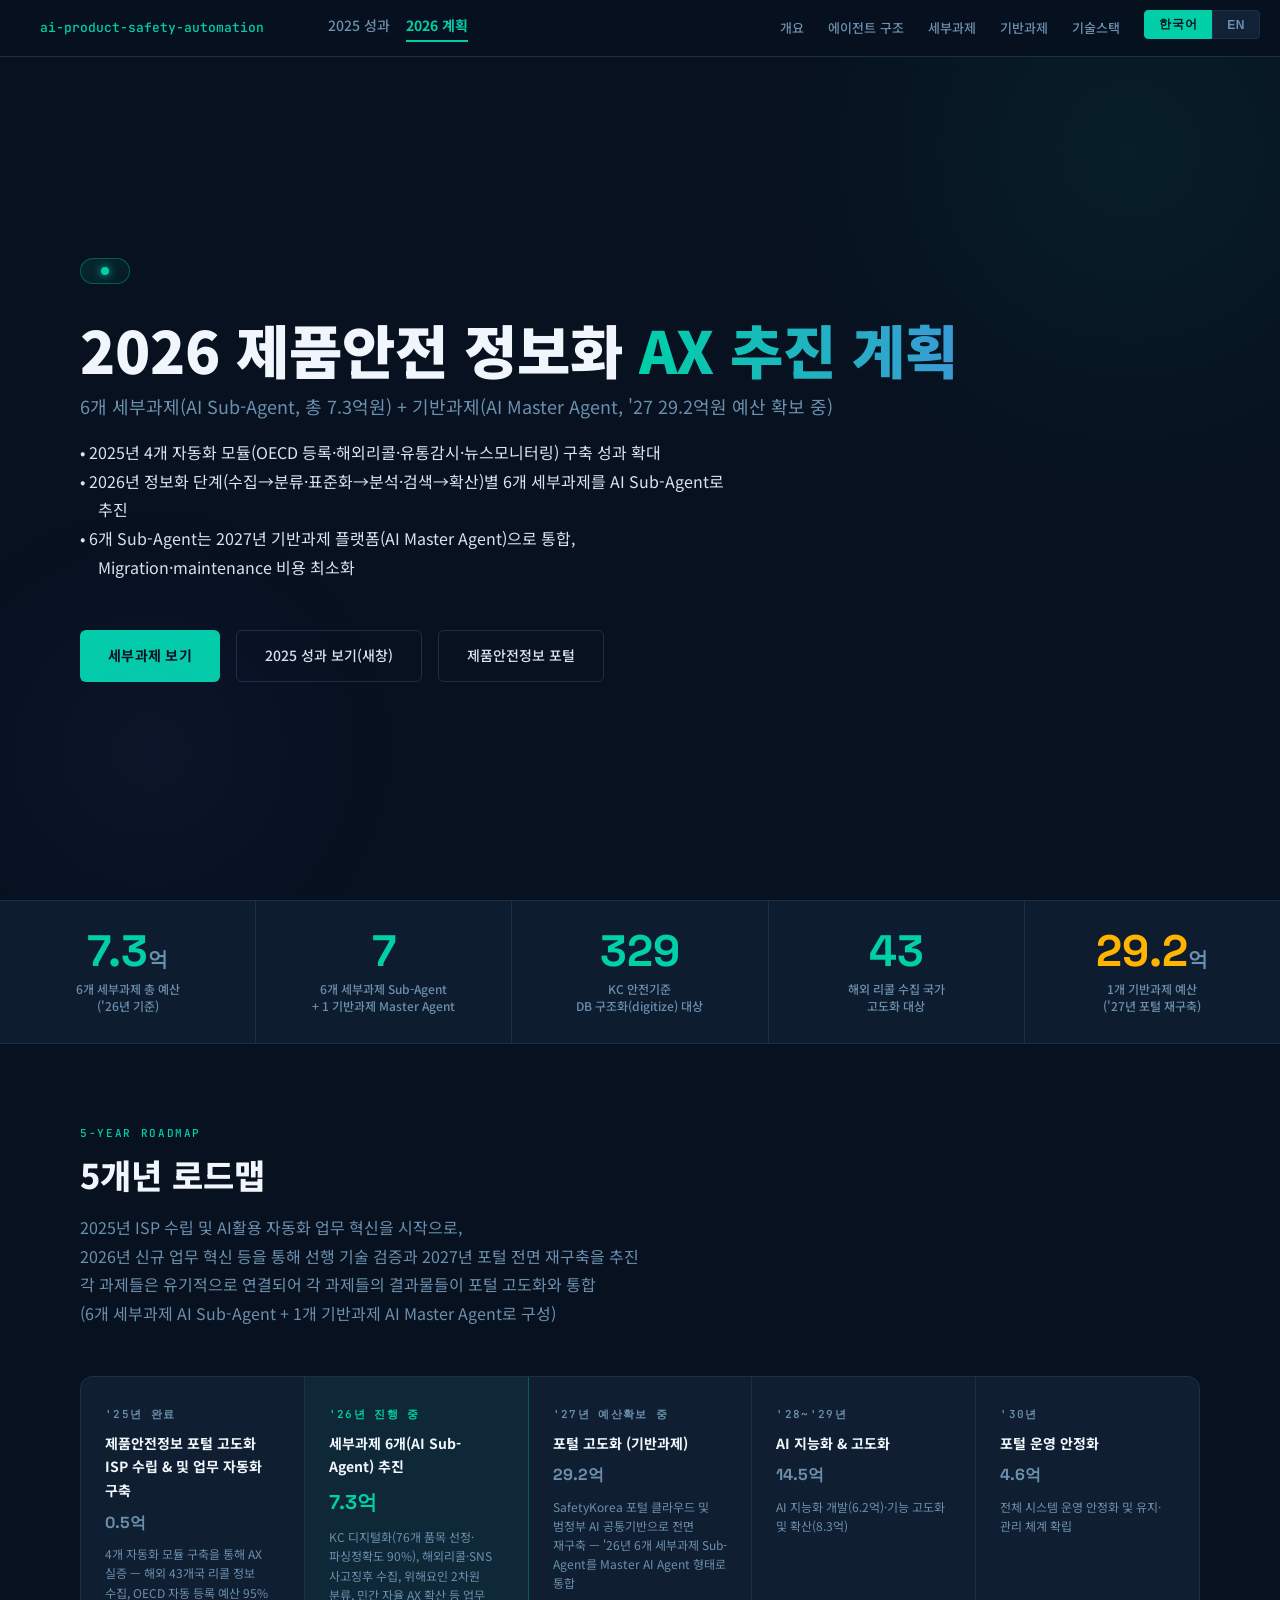
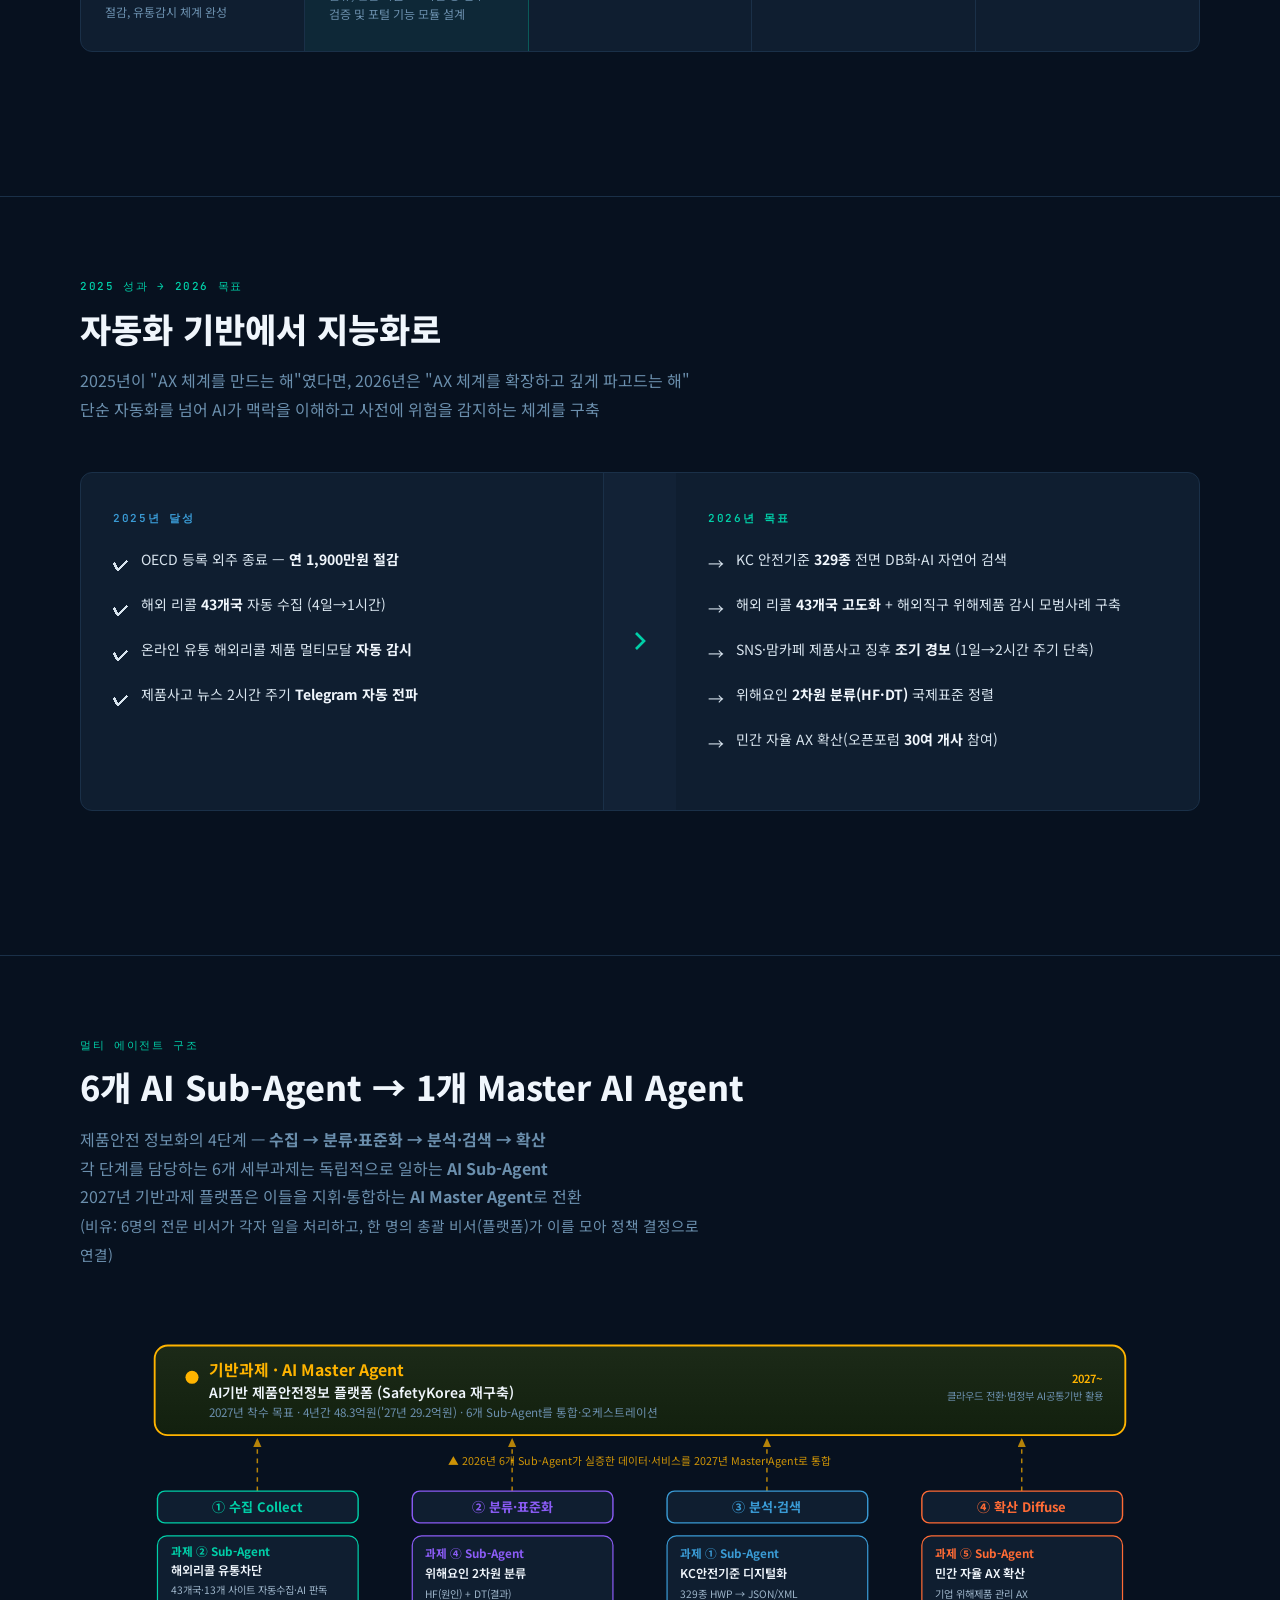
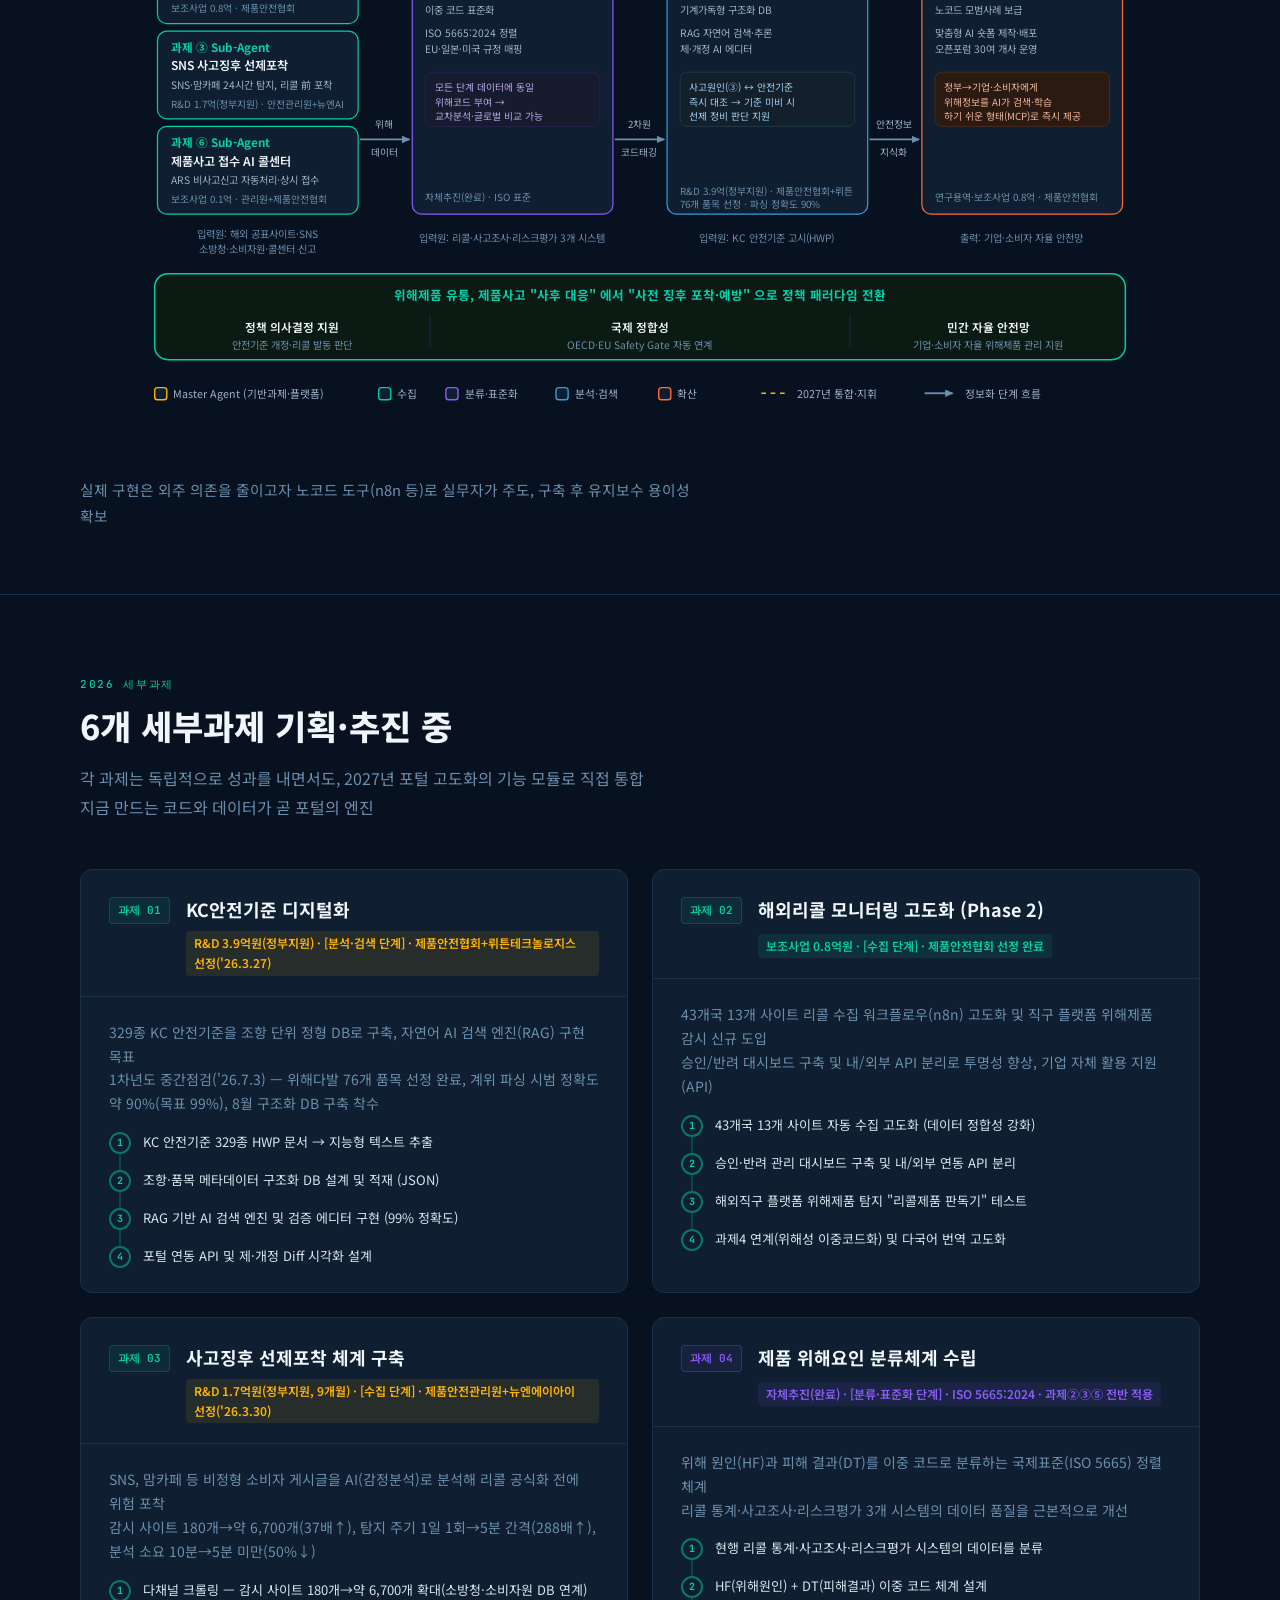
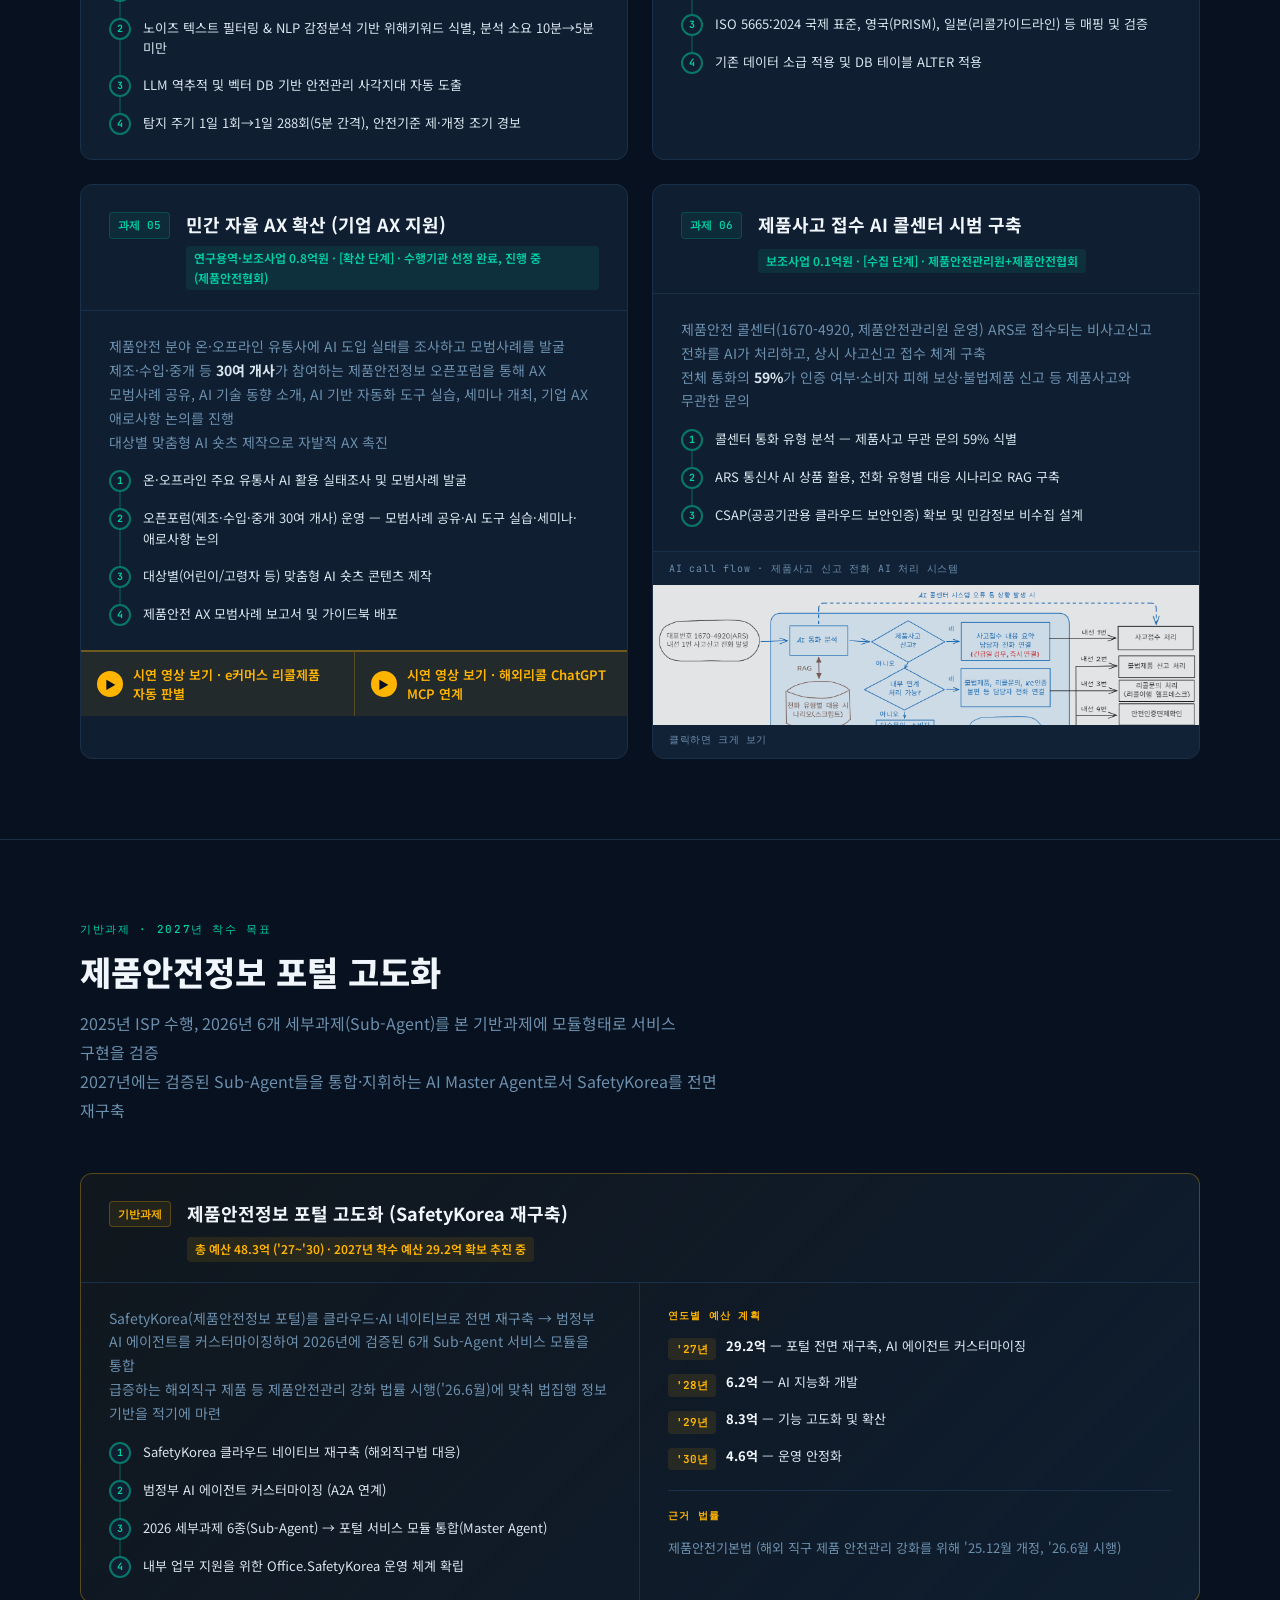
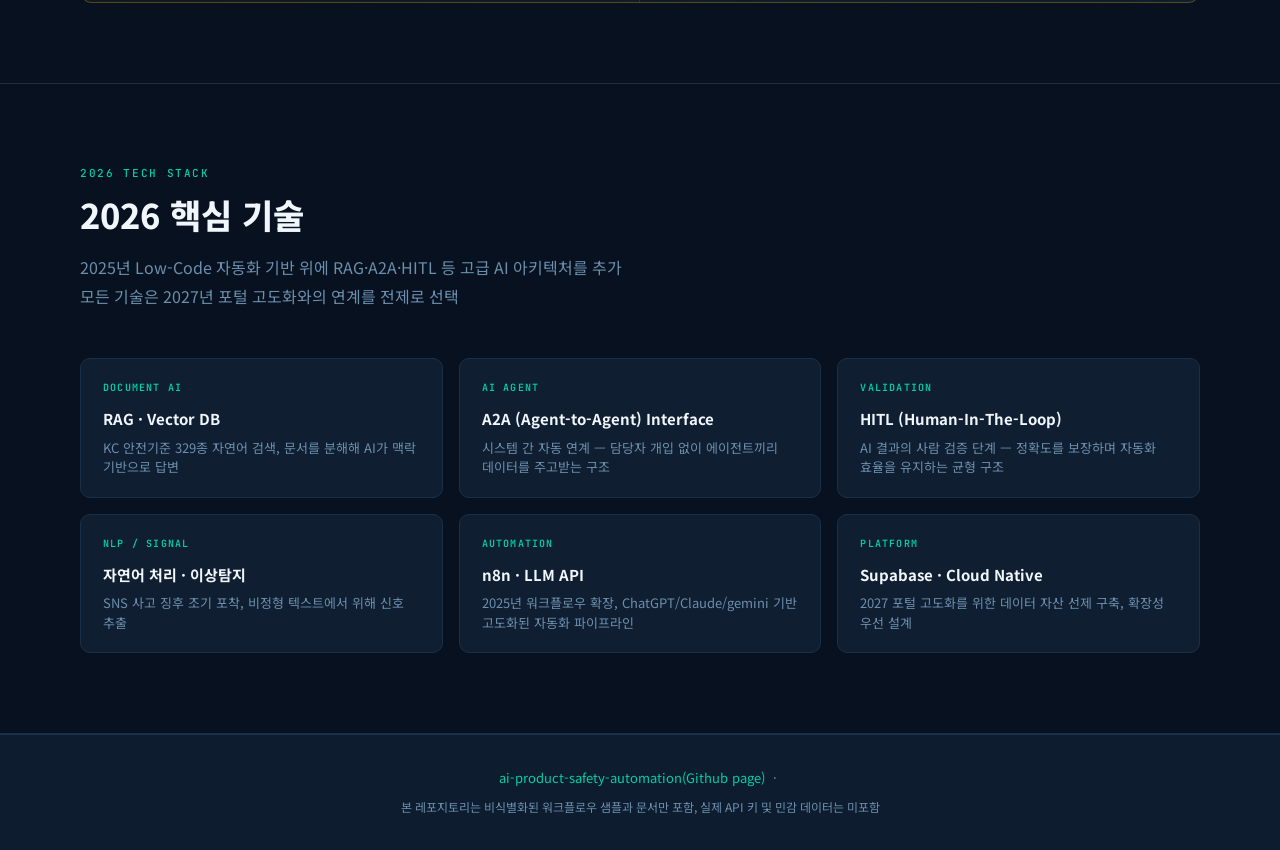
==== commit 8c33cbf3: "Add files via upload" ====
--- a/docs/2026.html
+++ b/docs/2026.html
@@ -1,1946 +1,2039 @@
-<!DOCTYPE html>
-<html lang="ko">
-
-<head>
-  <meta charset="UTF-8">
-  <meta name="viewport" content="width=device-width, initial-scale=1.0">
-  <title>2026 AI-Based Product Safety AX Plan | 배승호 · Seungho Bae</title>
-  <meta name="description" content="2026년 제품안전 정보화 AX 추진 계획 — 6개 세부과제(Sub-Agent) + 기반과제(Master Agent) | 제품안전정보과">
-  <link rel="preconnect" href="https://fonts.googleapis.com">
-  <link
-    href="https://fonts.googleapis.com/css2?family=Noto+Sans+KR:wght@300;400;500;700;900&family=Space+Grotesk:wght@300;400;500;600;700&family=JetBrains+Mono:wght@400;500&display=swap"
-    rel="stylesheet">
-  <style>
-    :root {
-      --navy: #07111F;
-      --navy2: #0D1C2E;
-      --navy3: #122236;
-      --card: #0F1E30;
-      --teal: #00CFA8;
-      --teal2: #00A888;
-      --gold: #FFB400;
-      --gold2: #E09E00;
-      --orange: #FF6B35;
-      --blue: #3A9BD5;
-      --purple: #8B5CF6;
-      --text: #D8E4EE;
-      --muted: #6B8FAD;
-      --border: #1A3048;
-      --white: #F0F6FC;
-    }
-
-    * {
-      margin: 0;
-      padding: 0;
-      box-sizing: border-box;
-    }
-
-    html {
-      scroll-behavior: smooth;
-    }
-
-    body {
-      font-family: 'Noto Sans KR', 'Space Grotesk', sans-serif;
-      background: var(--navy);
-      color: var(--text);
-      line-height: 1.7;
-      overflow-x: hidden;
-      word-break: keep-all;
-      overflow-wrap: break-word;
-    }
-
-    /* ── LANG TOGGLE ── */
-    .lang-bar {
-      position: fixed;
-      top: 0;
-      right: 0;
-      z-index: 999;
-      display: flex;
-      gap: 0;
-      padding: 10px 20px;
-    }
-
-    .lang-btn {
-      padding: 5px 14px;
-      font-size: 12px;
-      font-weight: 600;
-      background: var(--navy3);
-      color: var(--muted);
-      border: 1px solid var(--border);
-      cursor: pointer;
-      transition: all 0.2s;
-      letter-spacing: 0.05em;
-    }
-
-    .lang-btn:first-child {
-      border-radius: 4px 0 0 4px;
-    }
-
-    .lang-btn:last-child {
-      border-radius: 0 4px 4px 0;
-    }
-
-    .lang-btn.active {
-      background: var(--teal);
-      color: var(--navy);
-      border-color: var(--teal);
-    }
-
-    .lang-btn:hover:not(.active) {
-      color: var(--white);
-    }
-
-    /* ── NAV ── */
-    nav {
-      position: fixed;
-      top: 0;
-      left: 0;
-      right: 0;
-      z-index: 100;
-      background: rgba(7, 17, 31, 0.92);
-      backdrop-filter: blur(12px);
-      border-bottom: 1px solid var(--border);
-      padding: 14px 40px;
-      display: flex;
-      align-items: center;
-      gap: 32px;
-    }
-
-    .nav-logo {
-      font-family: 'JetBrains Mono', monospace;
-      font-size: 13px;
-      color: var(--teal);
-      font-weight: 500;
-      text-decoration: none;
-      white-space: nowrap;
-    }
-
-    .nav-links {
-      display: flex;
-      gap: 24px;
-      margin-left: auto;
-      margin-right: 120px;
-    }
-
-    .nav-links a {
-      font-size: 13px;
-      color: var(--muted);
-      text-decoration: none;
-      transition: color 0.2s;
-      font-weight: 500;
-    }
-
-    .nav-links a:hover {
-      color: var(--teal);
-    }
-
-    /* ── HERO ── */
-    .hero {
-      min-height: 100vh;
-      display: flex;
-      flex-direction: column;
-      justify-content: center;
-      padding: 120px 80px 80px;
-      position: relative;
-      overflow: hidden;
-    }
-
-    .hero::before {
-      content: '';
-      position: absolute;
-      top: -200px;
-      right: -200px;
-      width: 700px;
-      height: 700px;
-      border-radius: 50%;
-      background: radial-gradient(circle, rgba(0, 207, 168, 0.07) 0%, transparent 70%);
-      pointer-events: none;
-    }
-
-    .hero::after {
-      content: '';
-      position: absolute;
-      bottom: -100px;
-      left: -100px;
-      width: 500px;
-      height: 500px;
-      border-radius: 50%;
-      background: radial-gradient(circle, rgba(139, 92, 246, 0.05) 0%, transparent 70%);
-      pointer-events: none;
-    }
-
-    .plan-badge {
-      display: inline-flex;
-      align-items: center;
-      gap: 10px;
-      background: linear-gradient(135deg, rgba(0, 207, 168, 0.12), rgba(0, 207, 168, 0.05));
-      border: 1px solid rgba(0, 207, 168, 0.35);
-      border-radius: 100px;
-      padding: 8px 20px;
-      margin-bottom: 32px;
-      width: fit-content;
-      animation: fadeInDown 0.6s ease;
-    }
-
-    .plan-badge .dot {
-      width: 8px;
-      height: 8px;
-      border-radius: 50%;
-      background: var(--teal);
-      box-shadow: 0 0 8px var(--teal);
-      animation: pulse 2s infinite;
-    }
-
-    @keyframes pulse {
-
-      0%,
-      100% {
-        opacity: 1;
-      }
-
-      50% {
-        opacity: 0.4;
-      }
-    }
-
-    .plan-badge span {
-      font-size: 13px;
-      font-weight: 600;
-      color: var(--teal);
-      letter-spacing: 0.03em;
-    }
-
-    .hero h1 {
-      font-size: clamp(32px, 5vw, 58px);
-      font-weight: 900;
-      line-height: 1.15;
-      color: var(--white);
-      margin-bottom: 8px;
-      animation: fadeInUp 0.7s ease 0.1s both;
-    }
-
-    .hero h1 em {
-      font-style: normal;
-      background: linear-gradient(90deg, var(--teal), var(--blue));
-      -webkit-background-clip: text;
-      -webkit-text-fill-color: transparent;
-    }
-
-    .hero .subtitle {
-      font-size: clamp(14px, 2vw, 18px);
-      color: var(--muted);
-      margin-bottom: 16px;
-      font-weight: 400;
-      animation: fadeInUp 0.7s ease 0.2s both;
-    }
-
-    .hero .desc {
-      max-width: 660px;
-      font-size: 16px;
-      color: var(--text);
-      margin-bottom: 48px;
-      line-height: 1.8;
-      animation: fadeInUp 0.7s ease 0.3s both;
-    }
-
-    .bullet-line {
-      padding-left: 1.15em;
-      text-indent: -1.15em;
-    }
-
-    .hero-cta {
-      display: flex;
-      gap: 16px;
-      flex-wrap: wrap;
-      animation: fadeInUp 0.7s ease 0.4s both;
-    }
-
-    .btn-primary {
-      display: inline-flex;
-      align-items: center;
-      gap: 8px;
-      background: var(--teal);
-      color: var(--navy);
-      padding: 13px 28px;
-      border-radius: 6px;
-      font-weight: 700;
-      font-size: 14px;
-      text-decoration: none;
-      transition: all 0.2s;
-      letter-spacing: 0.02em;
-    }
-
-    .btn-primary:hover {
-      background: var(--teal2);
-      transform: translateY(-2px);
-    }
-
-    .btn-outline {
-      display: inline-flex;
-      align-items: center;
-      gap: 8px;
-      border: 1.5px solid var(--border);
-      color: var(--text);
-      padding: 13px 28px;
-      border-radius: 6px;
-      font-weight: 500;
-      font-size: 14px;
-      text-decoration: none;
-      transition: all 0.2s;
-    }
-
-    .btn-outline:hover {
-      border-color: var(--teal);
-      color: var(--teal);
-    }
-
-    @keyframes fadeInDown {
-      from {
-        opacity: 0;
-        transform: translateY(-16px);
-      }
-
-      to {
-        opacity: 1;
-        transform: none;
-      }
-    }
-
-    @keyframes fadeInUp {
-      from {
-        opacity: 0;
-        transform: translateY(20px);
-      }
-
-      to {
-        opacity: 1;
-        transform: none;
-      }
-    }
-
-    /* ── STATS STRIP ── */
-    .stats-strip {
-      display: grid;
-      grid-template-columns: repeat(5, 1fr);
-      gap: 1px;
-      background: var(--border);
-      border-top: 1px solid var(--border);
-      border-bottom: 1px solid var(--border);
-    }
-
-    .stat-item {
-      background: var(--navy2);
-      padding: 28px 24px;
-      text-align: center;
-      transition: background 0.2s;
-    }
-
-    .stat-item:hover {
-      background: var(--navy3);
-    }
-
-    .stat-num {
-      font-family: 'Space Grotesk', sans-serif;
-      font-size: clamp(28px, 3.5vw, 44px);
-      font-weight: 700;
-      color: var(--teal);
-      line-height: 1;
-      margin-bottom: 8px;
-    }
-
-    .stat-num.gold {
-      color: var(--gold);
-    }
-
-    .stat-num.purple {
-      color: var(--purple);
-    }
-
-    .stat-label {
-      font-size: 12px;
-      color: var(--muted);
-      font-weight: 500;
-      line-height: 1.4;
-    }
-
-    /* ── SECTIONS ── */
-    section {
-      padding: 80px 80px;
-    }
-
-    .section-tag {
-      font-family: 'JetBrains Mono', monospace;
-      font-size: 11px;
-      font-weight: 500;
-      color: var(--teal);
-      letter-spacing: 0.15em;
-      text-transform: uppercase;
-      margin-bottom: 12px;
-      display: block;
-    }
-
-    .section-title {
-      font-size: clamp(22px, 3vw, 34px);
-      font-weight: 800;
-      color: var(--white);
-      margin-bottom: 16px;
-      line-height: 1.25;
-    }
-
-    .section-desc {
-      font-size: 16px;
-      color: var(--muted);
-      max-width: 640px;
-      line-height: 1.8;
-      margin-bottom: 48px;
-    }
-
-    /* ── ROADMAP ── */
-    .roadmap {
-      display: flex;
-      align-items: stretch;
-      gap: 0;
-      margin-bottom: 64px;
-      background: var(--card);
-      border: 1px solid var(--border);
-      border-radius: 12px;
-      overflow: hidden;
-    }
-
-    .rm-step {
-      flex: 1;
-      padding: 28px 24px;
-      border-right: 1px solid var(--border);
-      position: relative;
-      transition: background 0.2s;
-    }
-
-    .rm-step:last-child {
-      border-right: none;
-    }
-
-    .rm-step:hover {
-      background: var(--navy3);
-    }
-
-    .rm-step.active {
-      background: rgba(0, 207, 168, 0.06);
-      border-color: rgba(0, 207, 168, 0.3);
-    }
-
-    .rm-year {
-      font-family: 'JetBrains Mono', monospace;
-      font-size: 11px;
-      font-weight: 600;
-      letter-spacing: 0.12em;
-      margin-bottom: 8px;
-      color: var(--muted);
-    }
-
-    .rm-step.active .rm-year {
-      color: var(--teal);
-    }
-
-    .rm-name {
-      font-size: 14px;
-      font-weight: 700;
-      color: var(--white);
-      margin-bottom: 6px;
-    }
-
-    .rm-budget {
-      font-family: 'Space Grotesk', sans-serif;
-      font-size: 20px;
-      font-weight: 700;
-      color: var(--teal);
-      margin-bottom: 8px;
-    }
-
-    .rm-step:not(.active) .rm-budget {
-      color: var(--muted);
-      font-size: 16px;
-    }
-
-    .rm-desc {
-      font-size: 12px;
-      color: var(--muted);
-      line-height: 1.6;
-    }
-
-    /* ── BEFORE/AFTER (2025→2026) ── */
-    .before-after {
-      display: grid;
-      grid-template-columns: 1fr auto 1fr;
-      gap: 0;
-      align-items: stretch;
-      margin-bottom: 64px;
-      background: var(--card);
-      border: 1px solid var(--border);
-      border-radius: 12px;
-      overflow: hidden;
-    }
-
-    .ba-side {
-      padding: 36px 32px;
-    }
-
-    .ba-side.before {
-      border-right: 1px solid var(--border);
-    }
-
-    .ba-label {
-      font-family: 'JetBrains Mono', monospace;
-      font-size: 11px;
-      font-weight: 600;
-      letter-spacing: 0.15em;
-      text-transform: uppercase;
-      margin-bottom: 20px;
-    }
-
-    .ba-label.before {
-      color: var(--blue);
-    }
-
-    .ba-label.after {
-      color: var(--teal);
-    }
-
-    .ba-arrow {
-      display: flex;
-      align-items: center;
-      justify-content: center;
-      padding: 20px;
-      background: var(--navy3);
-    }
-
-    .ba-arrow svg {
-      color: var(--teal);
-    }
-
-    .ba-item {
-      display: flex;
-      gap: 12px;
-      margin-bottom: 16px;
-      align-items: flex-start;
-    }
-
-    .ba-icon {
-      font-size: 16px;
-      margin-top: 2px;
-      flex-shrink: 0;
-    }
-
-    .ba-text {
-      font-size: 14px;
-      color: var(--text);
-      line-height: 1.6;
-    }
-
-    .ba-text strong {
-      color: var(--white);
-    }
-
-    /* ── MODULES GRID ── */
-    .modules-grid {
-      display: grid;
-      grid-template-columns: repeat(2, 1fr);
-      gap: 24px;
-    }
-
-    .module-card {
-      background: var(--card);
-      border: 1px solid var(--border);
-      border-radius: 12px;
-      overflow: hidden;
-      transition: border-color 0.2s, transform 0.2s;
-    }
-
-    .module-card:hover {
-      border-color: var(--teal);
-      transform: translateY(-3px);
-    }
-
-    .module-card.base-task {
-      grid-column: 1 / -1;
-      border-color: rgba(255, 180, 0, 0.3);
-      background: linear-gradient(135deg, rgba(255, 180, 0, 0.04), var(--card));
-    }
-
-    .module-card.base-task:hover {
-      border-color: var(--gold);
-    }
-
-    .module-header {
-      padding: 24px 28px 20px;
-      border-bottom: 1px solid var(--border);
-      display: flex;
-      align-items: flex-start;
-      gap: 16px;
-    }
-
-    .module-num {
-      font-family: 'JetBrains Mono', monospace;
-      font-size: 11px;
-      font-weight: 600;
-      color: var(--teal);
-      background: rgba(0, 207, 168, 0.08);
-      border: 1px solid rgba(0, 207, 168, 0.2);
-      border-radius: 4px;
-      padding: 3px 8px;
-      white-space: nowrap;
-      margin-top: 3px;
-    }
-
-    .module-num.gold-num {
-      color: var(--gold);
-      background: rgba(255, 180, 0, 0.08);
-      border-color: rgba(255, 180, 0, 0.25);
-    }
-
-    .module-num.internal {
-      color: var(--purple);
-      background: rgba(139, 92, 246, 0.08);
-      border-color: rgba(139, 92, 246, 0.25);
-    }
-
-    .module-title {
-      font-size: 18px;
-      font-weight: 700;
-      color: var(--white);
-      margin-bottom: 6px;
-    }
-
-    .module-impact {
-      display: inline-block;
-      font-size: 12px;
-      font-weight: 600;
-      color: var(--gold);
-      background: rgba(255, 180, 0, 0.1);
-      border-radius: 4px;
-      padding: 2px 8px;
-    }
-
-    .module-impact.teal {
-      color: var(--teal);
-      background: rgba(0, 207, 168, 0.1);
-    }
-
-    .module-impact.purple {
-      color: var(--purple);
-      background: rgba(139, 92, 246, 0.1);
-    }
-
-    .module-body {
-      padding: 24px 28px;
-    }
-
-    .module-body p {
-      font-size: 14px;
-      color: var(--muted);
-      line-height: 1.7;
-      margin-bottom: 16px;
-    }
-
-    .module-screenshot {
-      margin: 0;
-      border-top: 1px solid var(--border);
-      background: var(--navy3);
-      overflow: hidden;
-    }
-
-    .screenshot-label {
-      padding: 8px 16px;
-      font-family: 'JetBrains Mono', monospace;
-      font-size: 10px;
-      color: var(--muted);
-      letter-spacing: 0.08em;
-    }
-
-    /* ── VIDEO TRIGGER + MODAL ── */
-    .video-trigger {
-      display: flex;
-      align-items: center;
-      gap: 10px;
-      width: 100%;
-      padding: 13px 16px;
-      background: rgba(255, 180, 0, 0.08);
-      border: none;
-      border-top: 2px solid rgba(255, 180, 0, 0.35);
-      color: var(--gold);
-      font-size: 13px;
-      font-weight: 600;
-      font-family: inherit;
-      cursor: pointer;
-      text-align: left;
-      transition: background 0.2s, border-color 0.2s;
-    }
-
-    .video-trigger:hover {
-      background: rgba(255, 180, 0, 0.16);
-      border-top-color: var(--gold);
-    }
-
-    .video-trigger-row {
-      display: flex;
-    }
-
-    .video-trigger-row .video-trigger {
-      flex: 1;
-      min-width: 0;
-    }
-
-    .video-trigger-row .video-trigger + .video-trigger {
-      border-left: 1px solid rgba(255, 180, 0, 0.25);
-    }
-
-    .video-trigger .play-icon {
-      display: flex;
-      align-items: center;
-      justify-content: center;
-      width: 26px;
-      height: 26px;
-      border-radius: 50%;
-      flex-shrink: 0;
-      background: var(--gold);
-      color: var(--navy);
-      font-size: 11px;
-    }
-
-    .video-modal-overlay {
-      display: none;
-      position: fixed;
-      inset: 0;
-      z-index: 2000;
-      background: rgba(7, 17, 31, 0.92);
-      backdrop-filter: blur(4px);
-      align-items: center;
-      justify-content: center;
-      padding: 60px 20px;
-    }
-
-    .video-modal-overlay.open {
-      display: flex;
-    }
-
-    .video-modal-box {
-      position: relative;
-      width: 100%;
-      max-width: 900px;
-    }
-
-    .video-modal-box video {
-      width: 100%;
-      display: block;
-      border-radius: 8px;
-      background: #000;
-    }
-
-    .video-modal-label {
-      color: var(--muted);
-      font-size: 13px;
-      margin-top: 10px;
-      text-align: center;
-    }
-
-    .video-modal-close {
-      position: absolute;
-      top: -44px;
-      right: 0;
-      background: none;
-      border: 1px solid var(--border);
-      border-radius: 6px;
-      color: var(--text);
-      font-size: 20px;
-      line-height: 1;
-      cursor: pointer;
-      width: 36px;
-      height: 36px;
-    }
-
-    .video-modal-close:hover {
-      border-color: var(--teal);
-      color: var(--teal);
-    }
-
-    .process-steps {
-      display: flex;
-      flex-direction: column;
-      gap: 16px;
-      position: relative;
-      padding-left: 22px;
-      margin-top: 16px;
-    }
-
-    .process-steps::before {
-      content: '';
-      position: absolute;
-      top: 8px;
-      bottom: 8px;
-      left: 10px;
-      width: 2px;
-      background: rgba(0, 207, 168, 0.2);
-    }
-
-    .step {
-      display: flex;
-      align-items: flex-start;
-      gap: 12px;
-      font-size: 13px;
-      color: var(--text);
-      line-height: 1.6;
-      position: relative;
-    }
-
-    .step-num {
-      width: 22px;
-      height: 22px;
-      border-radius: 50%;
-      flex-shrink: 0;
-      background: var(--card);
-      border: 2px solid rgba(0, 207, 168, 0.5);
-      display: flex;
-      align-items: center;
-      justify-content: center;
-      font-family: 'JetBrains Mono', monospace;
-      font-size: 10px;
-      font-weight: 700;
-      color: var(--teal);
-      margin-left: -22px;
-      z-index: 2;
-      margin-top: 0px;
-    }
-
-    .module-card.internal-task .process-steps::before {
-      background: rgba(139, 92, 246, 0.2);
-    }
-
-    .module-card.internal-task .step-num {
-      border-color: rgba(139, 92, 246, 0.5);
-      color: var(--purple);
-    }
-
-    /* ── BASE TASK LAYOUT ── */
-    .base-task-inner {
-      display: grid;
-      grid-template-columns: 1fr 1fr;
-      gap: 0;
-    }
-
-    .base-task-inner .module-body {
-      border-right: 1px solid var(--border);
-    }
-
-    .base-task-right {
-      padding: 24px 28px;
-    }
-
-    .base-tag {
-      font-family: 'JetBrains Mono', monospace;
-      font-size: 10px;
-      font-weight: 600;
-      letter-spacing: 0.12em;
-      text-transform: uppercase;
-      color: var(--gold);
-      margin-bottom: 12px;
-    }
-
-    .timeline-row {
-      display: flex;
-      gap: 10px;
-      margin-bottom: 12px;
-      align-items: flex-start;
-    }
-
-    .tl-year {
-      font-family: 'JetBrains Mono', monospace;
-      font-size: 11px;
-      font-weight: 700;
-      color: var(--gold);
-      background: rgba(255, 180, 0, 0.1);
-      border-radius: 4px;
-      padding: 2px 8px;
-      white-space: nowrap;
-      margin-top: 2px;
-    }
-
-    .tl-desc {
-      font-size: 13px;
-      color: var(--text);
-      line-height: 1.6;
-    }
-
-    /* ── STACK TABLE ── */
-    .stack-grid {
-      display: grid;
-      grid-template-columns: repeat(3, 1fr);
-      gap: 16px;
-    }
-
-    .stack-card {
-      background: var(--card);
-      border: 1px solid var(--border);
-      border-radius: 10px;
-      padding: 20px 22px;
-    }
-
-    .stack-layer {
-      font-family: 'JetBrains Mono', monospace;
-      font-size: 10px;
-      font-weight: 600;
-      color: var(--teal);
-      letter-spacing: 0.12em;
-      text-transform: uppercase;
-      margin-bottom: 10px;
-    }
-
-    .stack-tech {
-      font-size: 15px;
-      font-weight: 700;
-      color: var(--white);
-      margin-bottom: 6px;
-    }
-
-    .stack-desc {
-      font-size: 13px;
-      color: var(--muted);
-      line-height: 1.5;
-    }
-
-    /* ── DIVIDER ── */
-    .divider {
-      border: none;
-      border-top: 1px solid var(--border);
-      margin: 0;
-    }
-
-    /* ── FOOTER ── */
-    footer {
-      background: var(--navy2);
-      border-top: 1px solid var(--border);
-      padding: 32px 80px;
-      text-align: center;
-      font-size: 13px;
-      color: var(--muted);
-    }
-
-    footer a {
-      color: var(--teal);
-      text-decoration: none;
-    }
-
-    /* ── LANG CONTENT ── */
-    body.lang-en [data-kr] {
-      display: none;
-    }
-
-    body.lang-kr [data-en] {
-      display: none;
-    }
-
-    /* ── SCROLL REVEAL ── */
-    .reveal {
-      opacity: 0;
-      transform: translateY(24px);
-      transition: all 0.6s ease;
-    }
-
-    .reveal.visible {
-      opacity: 1;
-      transform: none;
-    }
-
-    /* ── RESPONSIVE ── */
-    @media (max-width: 900px) {
-      nav {
-        padding: 14px 20px;
-      }
-
-      .nav-links {
-        display: none;
-      }
-
-      .hero {
-        padding: 100px 24px 60px;
-      }
-
-      section {
-        padding: 60px 24px;
-      }
-
-      .stats-strip {
-        grid-template-columns: repeat(3, 1fr);
-      }
-
-      .modules-grid {
-        grid-template-columns: 1fr;
-      }
-
-      .module-card.base-task {
-        grid-column: 1;
-      }
-
-      .stack-grid {
-        grid-template-columns: repeat(2, 1fr);
-      }
-
-      .before-after {
-        grid-template-columns: 1fr;
-      }
-
-      .ba-arrow {
-        display: none;
-      }
-
-      .roadmap {
-        flex-direction: column;
-      }
-
-      .rm-step {
-        border-right: none;
-        border-bottom: 1px solid var(--border);
-      }
-
-      .base-task-inner {
-        grid-template-columns: 1fr;
-      }
-
-      .base-task-inner .module-body {
-        border-right: none;
-        border-bottom: 1px solid var(--border);
-      }
-
-      footer {
-        padding: 24px 20px;
-      }
-    }
-  </style>
-</head>
-
-<!-- Google tag (gtag.js) -->
-<script async src="https://www.googletagmanager.com/gtag/js?id=G-VM1JFKTGJX"></script>
-<script>
-  window.dataLayer = window.dataLayer || [];
-  function gtag() { dataLayer.push(arguments); }
-  gtag('js', new Date());
-  gtag('config', 'G-VM1JFKTGJX');
-</script>
-
-<body class="lang-kr">
-
-  <!-- Language Toggle -->
-  <div class="lang-bar">
-    <button class="lang-btn active" onclick="setLang('kr')">한국어</button>
-    <button class="lang-btn" onclick="setLang('en')">EN</button>
-  </div>
-
-  <!-- Navigation -->
-  <nav>
-    <a href="index.html" class="nav-logo">ai-product-safety-automation</a>
-    <!-- 연도 이동 탭 -->
-    <div style="display:flex;gap:16px;margin-left:32px;">
-      <a href="index.html" style="color:var(--muted);font-weight:500;text-decoration:none;font-size:14px;">2025 성과</a>
-      <a href="2026.html"
-        style="color:var(--teal);font-weight:700;text-decoration:none;font-size:14px;border-bottom:2px solid var(--teal);padding-bottom:2px;">2026
-        계획</a>
-    </div>
-    <div class="nav-links">
-      <a href="#overview" data-kr>개요</a><a href="#overview" data-en>Overview</a>
-      <a href="#agents" data-kr>에이전트 구조</a><a href="#agents" data-en>Agents</a>
-      <a href="#tasks" data-kr>세부과제</a><a href="#tasks" data-en>Sub-Tasks</a>
-      <a href="#base" data-kr>기반과제</a><a href="#base" data-en>Base Task</a>
-      <a href="#stack" data-kr>기술스택</a><a href="#stack" data-en>Tech Stack</a>
-    </div>
-  </nav>
-
-  <!-- HERO -->
-  <section class="hero" id="top">
-    <div class="plan-badge">
-      <div class="dot"></div>
-    </div>
-
-    <h1 data-kr>2026 제품안전 정보화 <em>AX 추진 계획</em></h1>
-    <h1 data-en>2026 Product Safety <em>AX Implementation</em></h1>
-
-    <p class="subtitle" data-kr>6개 세부과제(AI Sub-Agent, 총 8.4억원) + 기반과제(AI Master Agent, '27 29.2억원 예산 확보 중)</p>
-    <p class="subtitle" data-en>6 Sub-Agents (Total ₩840M) + Base Task (Master Agent, FY2027 ₩2.92B in progress)</p>
-
-    <div class="desc" data-kr>
-      <div class="bullet-line">&bull; 2025년 4개 자동화 모듈(OECD 등록·해외리콜·유통감시·뉴스모니터링) 구축 성과 확대</div>
-      <div class="bullet-line">&bull; 2026년 정보화 단계(수집→분류·표준화→분석·검색→확산)별 6개 세부과제를 AI Sub-Agent로 추진</div>
-      <div class="bullet-line">&bull; 6개 Sub-Agent는 2027년 기반과제 플랫폼(AI Master Agent)으로 통합, Migration·maintenance 비용 최소화</div>
-    </div>
-    <div class="desc" data-en>
-      <div class="bullet-line">&bull; Building on 2025's four automation modules (OECD, overseas recall, marketplace, news monitoring),</div>
-      <div class="bullet-line">&bull; 2026 advances six sub-tasks as AI Sub-Agents across the Collect→Classify→Analyze→Diffuse stages.</div>
-      <div class="bullet-line">&bull; The 6 Sub-Agents integrate into the 2027 platform (AI Master Agent), minimizing migration costs.</div>
-    </div>
-
-    <div class="hero-cta">
-      <a href="#tasks" class="btn-primary" data-kr>세부과제 보기</a>
-      <a href="#tasks" class="btn-primary" data-en>View Sub-Tasks</a>
-      <a href="index.html" class="btn-outline" data-kr target="_blank" rel="noopener noreferrer">2025 성과 보기(새창)</a>
-      <a href="index.html" class="btn-outline" data-en target="_blank" rel="noopener noreferrer">View 2025 Results</a>
-      <a href="https://www.safetykorea.kr" class="btn-outline" target="_blank">
-        <span data-kr>제품안전정보 포털</span><span data-en>Product Safety Korea Portal</span>
-      </a>
-    </div>
-  </section>
-
-  <!-- STATS STRIP -->
-  <div class="stats-strip" id="overview">
-    <div class="stat-item">
-      <div class="stat-num">8.4<span style="font-size:0.45em;color:var(--muted)">억</span></div>
-      <div class="stat-label" data-kr>6개 세부과제 총 예산<br>('26년 기준)</div>
-      <div class="stat-label" data-en>Sub-Task Budget<br>6 Tasks Total (FY26)</div>
-    </div>
-    <div class="stat-item">
-      <div class="stat-num">7</div>
-      <div class="stat-label" data-kr>6개 세부과제 Sub-Agent<br>+ 1 기반과제 Master Agent</div>
-      <div class="stat-label" data-en>6 Sub-Agents<br>+ 1 Master Agent</div>
-    </div>
-    <div class="stat-item">
-      <div class="stat-num">329</div>
-      <div class="stat-label" data-kr>KC 안전기준<br>DB 구조화(digitize) 대상</div>
-      <div class="stat-label" data-en>KC Safety Standards<br>to be Digitized</div>
-    </div>
-    <div class="stat-item">
-      <div class="stat-num">43</div>
-      <div class="stat-label" data-kr>해외 리콜 수집 국가<br>고도화 대상</div>
-      <div class="stat-label" data-en>Target Countries<br>Recall Monitoring</div>
-    </div>
-    <div class="stat-item">
-      <div class="stat-num gold">29.2<span style="font-size:0.45em;color:var(--muted)">억</span></div>
-      <div class="stat-label" data-kr>1개 기반과제 예산<br>('27년 포털 재구축)</div>
-      <div class="stat-label" data-en>1 Base Task Budget<br>(FY2027 Portal Rebuild)</div>
-    </div>
-  </div>
-
-  <!-- ROADMAP -->
-  <section id="overview">
-    <span class="section-tag">5-Year Roadmap</span>
-    <h2 class="section-title" data-kr>5개년 로드맵</h2>
-    <h2 class="section-title" data-en>5-Year Roadmap</h2>
-    <p class="section-desc" data-kr>
-      2025년 ISP 수립 및 AI활용 자동화 업무 혁신을 시작으로, <br>
-      2026년 신규 업무 혁신 등을 통해 선행 기술 검증과 2027년 포털 전면 재구축을 추진<br>
-      각 과제들은 유기적으로 연결되어 각 과제들의 결과물들이 포털 고도화와 통합<br>
-      (6개 세부과제 AI Sub-Agent + 1개 기반과제 AI Master Agent로 구성)
-    </p>
-    <p class="section-desc" data-en>
-      Starting from the 2025 ISP, 2026 pilot tasks validate technologies before the full 2027 portal rebuild.
-      Each stage is organically linked — outputs of one stage become inputs of the next.
-    </p>
-
-    <div class="roadmap reveal">
-      <div class="rm-step">
-        <div class="rm-year">'25년 완료</div>
-        <div class="rm-name" data-kr>제품안전정보 포털 고도화 ISP 수립 &amp; 및 업무 자동화 구축</div>
-        <div class="rm-name" data-en>ISP &amp; Automation</div>
-        <div class="rm-budget">0.5억</div>
-        <div class="rm-desc" data-kr>4개 자동화 모듈 구축을 통해 AX 실증 — 해외 43개국 리콜 정보 수집, OECD 자동 등록 예산 95% 절감, 유통감시 체계 완성</div>
-        <div class="rm-desc" data-en>4 automation modules: 43-country recall, 95% OECD cost cut, marketplace
-          surveillance.</div>
-      </div>
-      <div class="rm-step active">
-        <div class="rm-year">'26년 진행 중</div>
-        <div class="rm-name" data-kr>세부과제 6개(AI Sub-Agent) 추진</div>
-        <div class="rm-name" data-en>6 Sub-Agent Pilots</div>
-        <div class="rm-budget">8.4억</div>
-        <div class="rm-desc" data-kr>KC 디지털화(76개 품목 선정·파싱정확도 90%), 해외리콜·SNS 사고징후 수집, 위해요인 2차원 분류, 민간 자율 AX 확산 등 업무 검증 및 포털 기능 모듈 설계</div>
-        <div class="rm-desc" data-en>KC digitization, SNS early warning, AI call center pilots. Portal module design.
-        </div>
-      </div>
-      <div class="rm-step">
-        <div class="rm-year">'27년 예산확보 중</div>
-        <div class="rm-name" data-kr>포털 고도화 (기반과제)</div>
-        <div class="rm-name" data-en>Portal Rebuild (Base)</div>
-        <div class="rm-budget">29.2억</div>
-        <div class="rm-desc" data-kr>SafetyKorea 포털 클라우드 및 범정부 AI 공통기반으로 전면 재구축 — '26년 6개 세부과제 Sub-Agent를 Master AI Agent 형태로 통합</div>
-        <div class="rm-desc" data-en>SafetyKorea cloud rebuild, gov't AI agent, Office.SafetyKorea operation.</div>
-      </div>
-      <div class="rm-step">
-        <div class="rm-year">'28~'29년</div>
-        <div class="rm-name" data-kr>AI 지능화 &amp; 고도화</div>
-        <div class="rm-name" data-en>AI Intelligence &amp; Scale</div>
-        <div class="rm-budget">14.5억</div>
-        <div class="rm-desc" data-kr>AI 지능화 개발(6.2억)·기능 고도화 및 확산(8.3억)</div>
-        <div class="rm-desc" data-en>AI intelligence dev (₩620M), enhancement &amp; scaling (₩830M).</div>
-      </div>
-      <div class="rm-step">
-        <div class="rm-year">'30년</div>
-        <div class="rm-name" data-kr>포털 운영 안정화</div>
-        <div class="rm-name" data-en>Operations Stabilization</div>
-        <div class="rm-budget">4.55억</div>
-        <div class="rm-desc" data-kr>전체 시스템 운영 안정화 및 유지·관리 체계 확립</div>
-        <div class="rm-desc" data-en>Full system stabilization and sustained operations.</div>
-      </div>
-    </div>
-  </section>
-
-  <hr class="divider">
-
-  <!-- 2025 → 2026 변화 -->
-  <section>
-    <span class="section-tag" data-kr>2025 성과 → 2026 목표</span>
-    <span class="section-tag" data-en>2025 Achieved → 2026 Targets</span>
-    <h2 class="section-title" data-kr>자동화 기반에서 지능화로</h2>
-    <h2 class="section-title" data-en>From Automation Foundation to Intelligence</h2>
-    <p class="section-desc" data-kr>
-      2025년이 "AX 체계를 만드는 해"였다면, 2026년은 "AX 체계를 확장하고 깊게 파고드는 해"<br>
-      단순 자동화를 넘어 AI가 맥락을 이해하고 사전에 위험을 감지하는 체계를 구축
-    </p>
-    <p class="section-desc" data-en>
-      If 2025 was the year of building, 2026 is the year of expansion and depth.
-      Moving beyond simple automation to AI that understands context and proactively detects risks.
-    </p>
-
-    <div class="before-after reveal">
-      <div class="ba-side before">
-        <div class="ba-label before" data-kr>2025년 달성</div>
-        <div class="ba-label before" data-en>2025 Achievements</div>
-        <div class="ba-item" data-kr><span class="ba-icon">✔</span><span class="ba-text">OECD 등록 외주 종료 — <strong>연
-              1,900만원 절감</strong></span></div>
-        <div class="ba-item" data-en><span class="ba-icon">✔</span><span class="ba-text">OECD outsourcing ended —
-            <strong>$19K/year saved</strong></span></div>
-        <div class="ba-item" data-kr><span class="ba-icon">✔</span><span class="ba-text">해외 리콜 <strong>43개국</strong> 자동
-            수집 (4일→1시간)</span></div>
-        <div class="ba-item" data-en><span class="ba-icon">✔</span><span class="ba-text">Overseas recall <strong>43
-              countries</strong> automated (4 days→1 hour)</span></div>
-        <div class="ba-item" data-kr><span class="ba-icon">✔</span><span class="ba-text">온라인 유통 해외리콜 제품 멀티모달 <strong>자동
-              감시</strong></span></div>
-        <div class="ba-item" data-en><span class="ba-icon">✔</span><span class="ba-text">AI multimodal
-            <strong>marketplace surveillance</strong></span></div>
-        <div class="ba-item" data-kr><span class="ba-icon">✔</span><span class="ba-text">제품사고 뉴스 2시간 주기 <strong>Telegram
-              자동 전파</strong></span></div>
-        <div class="ba-item" data-en><span class="ba-icon">✔</span><span class="ba-text">Product incident news
-            <strong>auto-alert</strong> every 2 hours</span></div>
-      </div>
-      <div class="ba-arrow">
-        <svg width="32" height="32" viewBox="0 0 24 24" fill="none" stroke="currentColor" stroke-width="2">
-          <polyline points="9 18 15 12 9 6" />
-        </svg>
-      </div>
-      <div class="ba-side">
-        <div class="ba-label after" data-kr>2026년 목표</div>
-        <div class="ba-label after" data-en>2026 Targets</div>
-        <div class="ba-item" data-kr><span class="ba-icon">→</span><span class="ba-text">KC 안전기준 <strong>329종</strong>
-            전면 DB화·AI 자연어 검색</span></div>
-        <div class="ba-item" data-en><span class="ba-icon">→</span><span class="ba-text"><strong>329</strong> KC safety
-            standards fully digitized with AI search</span></div>
-        <div class="ba-item" data-kr><span class="ba-icon">→</span><span class="ba-text">해외 리콜 <strong>43개국 고도화</strong>
-            + 해외직구 위해제품 감시 모범사례 구축</span></div>
-        <div class="ba-item" data-en><span class="ba-icon">→</span><span class="ba-text">Recall monitoring advanced for
-            <strong>43 countries</strong> + cross-border e-commerce</span></div>
-        <div class="ba-item" data-kr><span class="ba-icon">→</span><span class="ba-text">SNS·맘카페 제품사고 징후 <strong>조기
-              경보</strong> (1일→2시간 주기 단축)</span></div>
-        <div class="ba-item" data-en><span class="ba-icon">→</span><span class="ba-text">SNS/community <strong>early
-              warning</strong> (1 day→2 hours)</span></div>
-        <div class="ba-item" data-kr><span class="ba-icon">→</span><span class="ba-text">위해요인 <strong>2차원 분류(HF·DT)</strong>
-              국제표준 정렬</span></div>
-        <div class="ba-item" data-en><span class="ba-icon">→</span><span class="ba-text"><strong>2-axis hazard coding (HF·DT)</strong>
-              aligned to ISO</span></div>
-        <div class="ba-item" data-kr><span class="ba-icon">→</span><span class="ba-text">민간 자율 AX 확산(포럼을 통해 <strong>50개사 이상</strong>)</span></div>
-        <div class="ba-item" data-en><span class="ba-icon">→</span><span class="ba-text">Private-sector AX diffusion (<strong>50+ firms</strong> via forum)</span></div>
-      </div>
-    </div>
-  </section>
-
-  <hr class="divider">
-
-  <!-- 멀티 에이전트 구조 (정보화 단계 흐름도 + Sub/Master Agent 관계도) -->
-  <section id="agents">
-    <span class="section-tag" data-kr>멀티 에이전트 구조</span>
-    <span class="section-tag" data-en>Multi-Agent Architecture</span>
-    <h2 class="section-title" data-kr>6개 AI Sub-Agent → 1개 Master AI Agent</h2>
-    <h2 class="section-title" data-en>6 AI Sub-Agents → 1 Master AI Agent</h2>
-    <p class="section-desc" data-kr>
-      제품안전 정보화의 4단계 — <strong>수집 → 분류·표준화 → 분석·검색 → 확산</strong><br>
-      각 단계를 담당하는 6개 세부과제는 독립적으로 일하는 <strong>AI Sub-Agent</strong><br>
-      2027년 기반과제 플랫폼은 이들을 지휘·통합하는 <strong>AI Master Agent</strong>로 전환<br>
-      <span style="color:var(--muted);font-size:0.92em;">(비유: 6명의 전문 비서가 각자 일을 처리하고, 한 명의 총괄 비서(플랫폼)가 이를 모아 정책 결정으로 연결)</span>
-    </p>
-    <p class="section-desc" data-en>
-      Product-safety informatization flows through four stages — <strong>Collect → Classify/Standardize → Analyze/Search → Diffuse</strong>.
-      Each of the 5 sub-tasks is an autonomous <strong>AI Sub-Agent</strong>; in 2027 the base-task platform becomes the <strong>AI Master Agent</strong> orchestrating them all.
-    </p>
-
-    <div class="reveal" style="overflow-x:auto; padding:8px 0 4px;">
-      <svg viewBox="0 0 1200 820" width="100%" style="min-width:760px; display:block; margin:0 auto; font-family:'Noto Sans KR',sans-serif;" xmlns="http://www.w3.org/2000/svg" role="img" aria-label="6개 Sub-Agent와 1개 Master Agent 관계도 및 정보화 단계 흐름도">
-        <defs>
-          <marker id="ah" markerWidth="11" markerHeight="11" refX="8" refY="4" orient="auto" markerUnits="userSpaceOnUse">
-            <path d="M0,0 L9,4 L0,8 Z" fill="#6B8FAD"/>
-          </marker>
-          <marker id="ahg" markerWidth="13" markerHeight="13" refX="9" refY="4.5" orient="auto" markerUnits="userSpaceOnUse">
-            <path d="M0,0 L10,4.5 L0,9 Z" fill="#FFB400"/>
-          </marker>
-          <linearGradient id="masterFill" x1="0" y1="0" x2="0" y2="1">
-            <stop offset="0" stop-color="#1C2A18"/><stop offset="1" stop-color="#12200E"/>
-          </linearGradient>
-        </defs>
-
-        <!-- ===== MASTER AGENT (기반과제) ===== -->
-        <rect x="80" y="22" width="1040" height="96" rx="14" fill="url(#masterFill)" stroke="#FFB400" stroke-width="2"/>
-        <circle cx="120" cy="56" r="7" fill="#FFB400"/>
-        <text x="138" y="55" fill="#FFB400" font-size="17" font-weight="700">기반과제 · AI Master Agent</text>
-        <text x="138" y="78" fill="#F0F6FC" font-size="15" font-weight="600">AI기반 제품안전정보 플랫폼 (SafetyKorea 재구축)</text>
-        <text x="138" y="99" fill="#6B8FAD" font-size="12.5">2027년 착수 목표 · 4년간 48.3억원('27년 29.2억원) · 6개 Sub-Agent를 통합·오케스트레이션</text>
-        <text x="1096" y="62" fill="#FFB400" font-size="12" font-weight="600" text-anchor="end">2027~</text>
-        <text x="1096" y="80" fill="#6B8FAD" font-size="11" text-anchor="end">클라우드 전환·범정부 AI공통기반 활용</text>
-
-        <!-- dashed orchestration arrows from each stage up into master -->
-        <g stroke="#FFB400" stroke-width="1.6" stroke-dasharray="5 5" fill="none" opacity="0.7">
-          <path d="M190,178 L190,122" marker-end="url(#ahg)"/>
-          <path d="M463,178 L463,122" marker-end="url(#ahg)"/>
-          <path d="M736,178 L736,122" marker-end="url(#ahg)"/>
-          <path d="M1009,178 L1009,122" marker-end="url(#ahg)"/>
-        </g>
-        <text x="600" y="150" fill="#FFB400" font-size="11.5" text-anchor="middle" opacity="0.8">▲ 2026년 6개 Sub-Agent가 실증한 데이터·서비스를 2027년 Master Agent로 통합</text>
-
-        <!-- ===== STAGE HEADER BAND ===== -->
-        <!-- Stage 1 수집 -->
-        <rect x="83" y="178" width="215" height="34" rx="8" fill="#0F1E30" stroke="#00CFA8" stroke-width="1.5"/>
-        <text x="190" y="200" fill="#00CFA8" font-size="14" font-weight="700" text-anchor="middle">① 수집 Collect</text>
-        <!-- Stage 2 분류·표준화 -->
-        <rect x="356" y="178" width="215" height="34" rx="8" fill="#0F1E30" stroke="#8B5CF6" stroke-width="1.5"/>
-        <text x="463" y="200" fill="#8B5CF6" font-size="14" font-weight="700" text-anchor="middle">② 분류·표준화</text>
-        <!-- Stage 3 분석·검색 -->
-        <rect x="629" y="178" width="215" height="34" rx="8" fill="#0F1E30" stroke="#3A9BD5" stroke-width="1.5"/>
-        <text x="736" y="200" fill="#3A9BD5" font-size="14" font-weight="700" text-anchor="middle">③ 분석·검색</text>
-        <!-- Stage 4 확산 -->
-        <rect x="902" y="178" width="215" height="34" rx="8" fill="#0F1E30" stroke="#FF6B35" stroke-width="1.5"/>
-        <text x="1009" y="200" fill="#FF6B35" font-size="14" font-weight="700" text-anchor="middle">④ 확산 Diffuse</text>
-
-        <!-- horizontal pipeline arrows between stages -->
-        <g fill="none" stroke="#6B8FAD" stroke-width="2">
-          <path d="M300,420 L353,420" marker-end="url(#ah)"/>
-          <path d="M573,420 L626,420" marker-end="url(#ah)"/>
-          <path d="M846,420 L899,420" marker-end="url(#ah)"/>
-        </g>
-        <text x="326" y="408" fill="#9DB4C9" font-size="10.5" text-anchor="middle">위해</text>
-        <text x="326" y="438" fill="#9DB4C9" font-size="10.5" text-anchor="middle">데이터</text>
-        <text x="599" y="408" fill="#9DB4C9" font-size="10.5" text-anchor="middle">2차원</text>
-        <text x="599" y="438" fill="#9DB4C9" font-size="10.5" text-anchor="middle">코드태깅</text>
-        <text x="872" y="408" fill="#9DB4C9" font-size="10.5" text-anchor="middle">안전정보</text>
-        <text x="872" y="438" fill="#9DB4C9" font-size="10.5" text-anchor="middle">지식화</text>
-
-        <!-- ===== SUB-AGENT CARDS ===== -->
-        <!-- Stage1 수집: 과제2 + 과제3 + 과제6(검토중, 개념 편입) -->
-        <rect x="83" y="226" width="215" height="94" rx="10" fill="#0F1E30" stroke="#00CFA8" stroke-width="1.3"/>
-        <text x="97" y="248" fill="#00CFA8" font-size="12.5" font-weight="700">과제 ② Sub-Agent</text>
-        <text x="97" y="268" fill="#F0F6FC" font-size="13" font-weight="600">해외리콜 유통차단</text>
-        <text x="97" y="288" fill="#9DB4C9" font-size="11">43개국·13개 사이트 자동수집·AI 판독</text>
-        <text x="97" y="308" fill="#6B8FAD" font-size="10.5">0.8억 · 보조금+용역 · 제품안전협회</text>
-
-        <rect x="83" y="328" width="215" height="94" rx="10" fill="#0F1E30" stroke="#00CFA8" stroke-width="1.3"/>
-        <text x="97" y="350" fill="#00CFA8" font-size="12.5" font-weight="700">과제 ③ Sub-Agent</text>
-        <text x="97" y="370" fill="#F0F6FC" font-size="13" font-weight="600">SNS 사고징후 선제포착</text>
-        <text x="97" y="390" fill="#9DB4C9" font-size="11">SNS·맘카페 24시간 탐지, 리콜 前 포착</text>
-        <text x="97" y="410" fill="#6B8FAD" font-size="10.5">1.97억 · R&amp;D · 안전관리원+뉴엔AI</text>
-
-        <rect x="83" y="430" width="215" height="46" rx="10" fill="#0F1E30" stroke="#FFB400" stroke-width="1.3" stroke-dasharray="4 4"/>
-        <text x="97" y="444" fill="#FFB400" font-size="11.5" font-weight="700">세부과제 ⑥ Sub-Agent (검토중)</text>
-        <text x="97" y="458" fill="#F0F6FC" font-size="11" font-weight="600">AI콜센터 제품사고접수</text>
-        <text x="97" y="472" fill="#6B8FAD" font-size="10">제품사고 신고 접수 정보 · 0.1억</text>
-
-        <!-- Stage2 분류·표준화: 과제4 -->
-        <rect x="356" y="226" width="215" height="250" rx="10" fill="#0F1E30" stroke="#8B5CF6" stroke-width="1.3"/>
-        <text x="370" y="250" fill="#8B5CF6" font-size="12.5" font-weight="700">과제 ④ Sub-Agent</text>
-        <text x="370" y="271" fill="#F0F6FC" font-size="13" font-weight="600">위해요인 2차원 분류</text>
-        <text x="370" y="293" fill="#9DB4C9" font-size="11">HF(원인) + DT(결과)</text>
-        <text x="370" y="310" fill="#9DB4C9" font-size="11">이중 코드 표준화</text>
-        <text x="370" y="334" fill="#9DB4C9" font-size="11">ISO 5665:2024 정렬</text>
-        <text x="370" y="351" fill="#9DB4C9" font-size="11">EU·일본·미국 규정 매핑</text>
-        <rect x="370" y="372" width="187" height="58" rx="7" fill="#161B2E" stroke="#2A2050" stroke-width="1"/>
-        <text x="380" y="392" fill="#B9A8E8" font-size="10.5">모든 단계 데이터에 동일</text>
-        <text x="380" y="408" fill="#B9A8E8" font-size="10.5">위해코드 부여 →</text>
-        <text x="380" y="423" fill="#B9A8E8" font-size="10.5">교차분석·글로벌 비교 가능</text>
-        <text x="370" y="462" fill="#6B8FAD" font-size="10.5">자체추진(완료) · ISO 표준</text>
-
-        <!-- Stage3 분석·검색: 과제1 -->
-        <rect x="629" y="226" width="215" height="250" rx="10" fill="#0F1E30" stroke="#3A9BD5" stroke-width="1.3"/>
-        <text x="643" y="250" fill="#3A9BD5" font-size="12.5" font-weight="700">과제 ① Sub-Agent</text>
-        <text x="643" y="271" fill="#F0F6FC" font-size="13" font-weight="600">KC안전기준 디지털화</text>
-        <text x="643" y="293" fill="#9DB4C9" font-size="11">329종 HWP → JSON/XML</text>
-        <text x="643" y="310" fill="#9DB4C9" font-size="11">기계가독형 구조화 DB</text>
-        <text x="643" y="334" fill="#9DB4C9" font-size="11">RAG 자연어 검색·추론</text>
-        <text x="643" y="351" fill="#9DB4C9" font-size="11">제·개정 AI 에디터</text>
-        <rect x="643" y="372" width="187" height="58" rx="7" fill="#13202C" stroke="#1E3A4A" stroke-width="1"/>
-        <text x="653" y="392" fill="#9FD0EC" font-size="10.5">사고원인(③) ↔ 안전기준</text>
-        <text x="653" y="408" fill="#9FD0EC" font-size="10.5">즉시 대조 → 기준 미비 시</text>
-        <text x="653" y="423" fill="#9FD0EC" font-size="10.5">선제 정비 판단 지원</text>
-        <text x="643" y="456" fill="#6B8FAD" font-size="10.5">4.806억(정부3.9+기관0.906) · R&amp;D</text>
-        <text x="643" y="470" fill="#6B8FAD" font-size="10.5">제품안전협회+뤼튼 · 76개품목 선정·파싱90%</text>
-
-        <!-- Stage4 확산: 과제5 -->
-        <rect x="902" y="226" width="215" height="250" rx="10" fill="#0F1E30" stroke="#FF6B35" stroke-width="1.3"/>
-        <text x="916" y="250" fill="#FF6B35" font-size="12.5" font-weight="700">과제 ⑤ Sub-Agent</text>
-        <text x="916" y="271" fill="#F0F6FC" font-size="13" font-weight="600">민간 자율 AX 확산</text>
-        <text x="916" y="293" fill="#9DB4C9" font-size="11">기업 위해제품 관리 AX</text>
-        <text x="916" y="310" fill="#9DB4C9" font-size="11">노코드 모범사례 보급</text>
-        <text x="916" y="334" fill="#9DB4C9" font-size="11">맞춤형 AI 숏폼 제작·배포</text>
-        <text x="916" y="351" fill="#9DB4C9" font-size="11">AX포럼 50개사 이상 운영</text>
-        <rect x="916" y="372" width="187" height="58" rx="7" fill="#2A1A12" stroke="#4A2A1E" stroke-width="1"/>
-        <text x="926" y="392" fill="#F0B79A" font-size="10.5">정부→기업·소비자에게</text>
-        <text x="926" y="408" fill="#F0B79A" font-size="10.5">위해정보를 AI가 검색·학습</text>
-        <text x="926" y="423" fill="#F0B79A" font-size="10.5">하기 쉬운 형태(MCP)로 즉시 제공</text>
-        <text x="916" y="462" fill="#6B8FAD" font-size="10.5">0.8억(용역 2건) · 제품안전협회</text>
-
-        <!-- input sources row -->
-        <text x="190" y="502" fill="#6B8FAD" font-size="11" text-anchor="middle">입력원: 해외 공표사이트·SNS</text>
-        <text x="190" y="518" fill="#6B8FAD" font-size="11" text-anchor="middle">소방청·소비자원·콜센터 신고</text>
-        <text x="463" y="506" fill="#6B8FAD" font-size="11" text-anchor="middle">입력원: 리콜·사고조사·리스크평가 3개 시스템</text>
-        <text x="736" y="506" fill="#6B8FAD" font-size="11" text-anchor="middle">입력원: KC 안전기준 고시(HWP)</text>
-        <text x="1009" y="506" fill="#6B8FAD" font-size="11" text-anchor="middle">출력: 기업·소비자 자율 안전망</text>
-
-        <!-- ===== OUTCOME BAR ===== -->
-        <rect x="80" y="540" width="1040" height="92" rx="14" fill="#0C1A14" stroke="#00CFA8" stroke-width="1.6"/>
-        <text x="600" y="568" fill="#00CFA8" font-size="13.5" font-weight="700" text-anchor="middle">위해제품 유통, 제품사고 "사후 대응" 에서 "사전 징후 포착·예방" 으로 정책 패러다임 전환</text>
-        <line x1="375" y1="585" x2="375" y2="618" stroke="#1A3048"/>
-        <line x1="825" y1="585" x2="825" y2="618" stroke="#1A3048"/>
-        <text x="227" y="602" fill="#F0F6FC" font-size="12.5" font-weight="600" text-anchor="middle">정책 의사결정 지원</text>
-        <text x="227" y="621" fill="#6B8FAD" font-size="11" text-anchor="middle">안전기준 개정·리콜 발동 판단</text>
-        <text x="600" y="602" fill="#F0F6FC" font-size="12.5" font-weight="600" text-anchor="middle">국제 정합성</text>
-        <text x="600" y="621" fill="#6B8FAD" font-size="11" text-anchor="middle">OECD·EU Safety Gate 자동 연계</text>
-        <text x="973" y="602" fill="#F0F6FC" font-size="12.5" font-weight="600" text-anchor="middle">민간 자율 안전망</text>
-        <text x="973" y="621" fill="#6B8FAD" font-size="11" text-anchor="middle">기업·소비자 자율 위해제품 관리 지원</text>
-
-        <!-- ===== LEGEND ===== -->
-        <g font-size="11.5">
-          <rect x="80" y="662" width="13" height="13" rx="3" fill="#0F1E30" stroke="#FFB400" stroke-width="1.5"/>
-          <text x="100" y="673" fill="#9DB4C9">Master Agent (기반과제·플랫폼)</text>
-          <rect x="320" y="662" width="13" height="13" rx="3" fill="#0F1E30" stroke="#00CFA8" stroke-width="1.5"/>
-          <text x="340" y="673" fill="#9DB4C9">수집</text>
-          <rect x="392" y="662" width="13" height="13" rx="3" fill="#0F1E30" stroke="#8B5CF6" stroke-width="1.5"/>
-          <text x="412" y="673" fill="#9DB4C9">분류·표준화</text>
-          <rect x="510" y="662" width="13" height="13" rx="3" fill="#0F1E30" stroke="#3A9BD5" stroke-width="1.5"/>
-          <text x="530" y="673" fill="#9DB4C9">분석·검색</text>
-          <rect x="620" y="662" width="13" height="13" rx="3" fill="#0F1E30" stroke="#FF6B35" stroke-width="1.5"/>
-          <text x="640" y="673" fill="#9DB4C9">확산</text>
-          <line x1="730" y1="668" x2="760" y2="668" stroke="#FFB400" stroke-width="1.6" stroke-dasharray="5 5"/>
-          <text x="768" y="673" fill="#9DB4C9">2027년 통합·지휘</text>
-          <line x1="905" y1="668" x2="935" y2="668" stroke="#6B8FAD" stroke-width="2" marker-end="url(#ah)"/>
-          <text x="948" y="673" fill="#9DB4C9">정보화 단계 흐름</text>
-          <rect x="80" y="686" width="13" height="13" rx="3" fill="#0F1E30" stroke="#FFB400" stroke-width="1.5" stroke-dasharray="3 3"/>
-          <text x="100" y="697" fill="#9DB4C9">점선 테두리 = 기획·검토 중(예산·수행기관 미확정)</text>
-        </g>
-      </svg>
-    </div>
-
-    <p class="section-desc" data-kr style="margin-top:6px;font-size:0.92em;color:var(--muted);">
-      실제 구현은 외주 의존을 줄이고자 노코드 도구(n8n 등)로 실무자가 주도, 구축 후 유지보수 용이성 확보<br>
-      ※ 세부과제 ⑥ 제품사고 접수 AI 콜센터는 제품사고 신고 정보 '수집' 단계에 표시, 예산 가용성과 공공기관 보안성 등 <strong style="color:var(--gold)">검토 중</strong>
-    </p>
-    <p class="section-desc" data-en style="margin-top:6px;font-size:0.92em;color:var(--muted);">
-      Implementation is led in-house with no-code tools (e.g., n8n) to reduce outsourcing dependency and ease long-term maintenance.
-    </p>
-  </section>
-
-  <hr class="divider">
-
-  <!-- 세부과제 5종 -->
-  <section id="tasks">
-    <span class="section-tag" data-kr>2026 세부과제</span>
-    <span class="section-tag" data-en>2026 Sub-Tasks</span>
-    <h2 class="section-title" data-kr>세부과제 6종(⑥ 기획·검토 중)</h2>
-    <h2 class="section-title" data-en>Sub-Tasks (6 Total, ⑥ Under Review)</h2>
-    <p class="section-desc" data-kr>
-      각 과제는 독립적으로 성과를 내면서도, 2027년 포털 고도화의 기능 모듈로 직접 통합<br>
-      지금 만드는 코드와 데이터가 곧 포털의 엔진 · <span style="color:var(--gold)">과제 ⑥ AI 콜센터는 기획·검토 단계</span>
-    </p>
-    <p class="section-desc" data-en>
-      Each task delivers independent results while functioning as a direct module for the 2027 portal upgrade.
-      The code and data built now become the portal's engine.
-    </p>
-
-    <div class="modules-grid">
-
-      <!-- 과제 1 -->
-      <div class="module-card reveal">
-        <div class="module-header">
-          <div class="module-num">과제 01</div>
-          <div>
-            <div class="module-title" data-kr>KC안전기준 디지털화</div>
-            <div class="module-title" data-en>KC Safety Standard Digitization</div>
-            <span class="module-impact" data-kr>총사업비 2년간 4.806억(정부3.9억+기관0.906억) · R&D · [분석·검색 단계] · 제품안전협회+뤼튼테크놀로지스 선정('26.3.27)</span>
-            <span class="module-impact" data-en>Total ₩480.6M (Gov ₩390M+Institution ₩90.6M) · R&D · [Analyze/Search] · KPSA+Wrtn selected</span>
-          </div>
-        </div>
-        <div class="module-body">
-          <p data-kr>329종 KC 안전기준을 조항 단위 정형 DB로 구축, 자연어 AI 검색 엔진(RAG) 구현 목표<br>
-            1차년도 중간점검('26.7.3) — 위해다발 76개 품목 선정 완료, 계위 파싱 시범 정확도 약 90%(목표 99%), 8월 구조화 DB 구축 착수</p>
-          <p data-en>Converts 329 KC standards into structured DB with AI NLP engine.<br>Mid-year review (Jul 2026): 76 priority items selected, ~90% parsing accuracy (target 99%)</p>
-          <div class="process-steps">
-            <div class="step">
-              <div class="step-num">1</div>
-              <div class="step-content"><span data-kr>KC 안전기준 329종 HWP 문서 → 지능형 텍스트 추출</span><span data-en>Intelligent
-                  text extraction from HWP standards</span></div>
-            </div>
-            <div class="step">
-              <div class="step-num">2</div>
-              <div class="step-content"><span data-kr>조항·품목 메타데이터 구조화 DB 설계 및 적재 (JSON)</span><span data-en>Structured
-                  metadata DB design &amp; load (JSON)</span></div>
-            </div>
-            <div class="step">
-              <div class="step-num">3</div>
-              <div class="step-content"><span data-kr>RAG 기반 AI 검색 엔진 및 검증 에디터 구현 (99% 정확도)</span><span data-en>RAG AI
-                  search engine &amp; Editor build (99% accuracy)</span></div>
-            </div>
-            <div class="step">
-              <div class="step-num">4</div>
-              <div class="step-content"><span data-kr>포털 연동 API 및 제·개정 Diff 시각화 설계</span><span data-en>Portal API &amp;
-                  revision diff visualization design</span></div>
-            </div>
-          </div>
-        </div>
-      </div>
-
-      <!-- 과제 2 -->
-      <div class="module-card reveal">
-        <div class="module-header">
-          <div class="module-num">과제 02</div>
-          <div>
-            <div class="module-title" data-kr>해외리콜 모니터링 고도화 (Phase 2)</div>
-            <div class="module-title" data-en>Overseas Recall Monitoring (Phase 2)</div>
-            <span class="module-impact teal" data-kr>예산 0.8억 · 보조금+용역 · [수집 단계] · 제품안전협회 선정 완료</span>
-            <span class="module-impact teal" data-en>Budget ₩80M · Subsidy+Service · [Collect] · KPSA selected</span>
-          </div>
-        </div>
-        <div class="module-body">
-          <p data-kr>43개국 13개 사이트 리콜 수집 워크플로우(n8n) 고도화 및 직구 플랫폼 위해제품 감시 신규 도입<br>
-            승인/반려 대시보드 구축 및 내/외부 API 분리로 투명성 향상, 기업 자체 활용 지원(API)</p>
-          <p data-en>Enhances 43-country collection workflow (n8n). Introduces cross-border platform surveillance &amp;
-            admin dashboard.</p>
-          <div class="process-steps">
-            <div class="step">
-              <div class="step-num">1</div>
-              <div class="step-content"><span data-kr>43개국 13개 사이트 자동 수집 고도화 (데이터 정합성 강화)</span><span data-en>Advance
-                  automated collection (improve duplicate tracking)</span></div>
-            </div>
-            <div class="step">
-              <div class="step-num">2</div>
-              <div class="step-content"><span data-kr>승인·반려 관리 대시보드 구축 및 내/외부 연동 API 분리</span><span data-en>Admin
-                  dashboard build &amp; internal/external API split</span></div>
-            </div>
-            <div class="step">
-              <div class="step-num">3</div>
-              <div class="step-content"><span data-kr>해외직구 플랫폼 위해제품 탐지 "리콜제품 판독기" 테스트</span><span data-en>Cross-border
-                  platform hazard detection module pilot</span></div>
-            </div>
-            <div class="step">
-              <div class="step-num">4</div>
-              <div class="step-content"><span data-kr>과제4 연계(위해성 이중코드화) 및 다국어 번역 고도화</span><span data-en>Align with
-                  Task 4 hazard dual-coding &amp; multilingual translation upgrade</span></div>
-            </div>
-          </div>
-        </div>
-      </div>
-
-      <!-- 과제 3 -->
-      <div class="module-card reveal">
-        <div class="module-header">
-          <div class="module-num">과제 03</div>
-          <div>
-            <div class="module-title" data-kr>사고징후 선제포착 체계 구축</div>
-            <div class="module-title" data-en>Proactive Accident Signal Detection</div>
-            <span class="module-impact" data-kr>예산 1.97억 (9개월) · R&D · [수집 단계] · 제품안전관리원+뉴엔에이아이 선정('26.3.30)</span>
-            <span class="module-impact" data-en>Budget ₩197M · R&D · [Collect] · KIPS+NewenAI selected</span>
-          </div>
-        </div>
-        <div class="module-body">
-          <p data-kr>SNS, 맘카페 등 비정형 소비자 게시글을 AI(감정분석)로 분석해 리콜 공식화 전에 위험 포착<br>
-            감시 사이트 180개→약 6,700개(37배↑), 탐지 주기 1일 1회→5분 간격(288배↑), 분석 소요 10분→5분 미만(50%↓)</p>
-          <p data-en>Analyzes public SNS texts with AI (Sentiment) to detect hazards before recalls. Monitoring sites
-            180→6,700 (37x), detection cycle 288x faster, analysis time cut 50%.</p>
-          <div class="process-steps">
-            <div class="step">
-              <div class="step-num">1</div>
-              <div class="step-content"><span data-kr>다채널 크롤링 — 감시 사이트 180개→약 6,700개 확대(소방청·소비자원 DB 연계)</span><span
-                  data-en>Multi-channel scrape, sites expanded 180→6,700 (+ Fire/Consumer agency DB)</span></div>
-            </div>
-            <div class="step">
-              <div class="step-num">2</div>
-              <div class="step-content"><span data-kr>노이즈 텍스트 필터링 &amp; NLP 감정분석 기반 위해키워드 식별, 분석 소요 10분→5분 미만</span><span data-en>Noise
-                  filtering &amp; NLP Sentiment based hazard extraction, analysis time under 5 min</span></div>
-            </div>
-            <div class="step">
-              <div class="step-num">3</div>
-              <div class="step-content"><span data-kr>LLM 역추적 및 벡터 DB 기반 안전관리 사각지대 자동 도출</span><span data-en>LLM
-                  traceback &amp; Vector DB based hazard deduction</span></div>
-            </div>
-            <div class="step">
-              <div class="step-num">4</div>
-              <div class="step-content"><span data-kr>탐지 주기 1일 1회→1일 288회(5분 간격), 안전기준 제·개정 조기 경보</span><span data-en>Detection
-                  cycle 1/day→288/day (5-min interval), early warning for standard revisions</span></div>
-            </div>
-          </div>
-        </div>
-      </div>
-
-      <!-- 과제 4 -->
-      <div class="module-card reveal">
-        <div class="module-header">
-          <div class="module-num internal">과제 04</div>
-          <div>
-            <div class="module-title" data-kr>제품 위해요인 분류체계 수립</div>
-            <div class="module-title" data-en>Product Hazard/Damage Classification System</div>
-            <span class="module-impact purple" data-kr>자체추진(완료) · [분류·표준화 단계] · ISO 5665:2024 · 과제②③⑤ 전반 적용</span>
-            <span class="module-impact purple" data-en>In-house (done) · [Classify/Standardize] · ISO 5665:2024 · applied across ②③⑤</span>
-          </div>
-        </div>
-        <div class="module-body">
-          <p data-kr>위해 원인(HF)과 피해 결과(DT)를 이중 코드로 분류하는 국제표준(ISO 5665) 정렬 체계<br>
-            리콜 통계·사고조사·리스크평가 3개 시스템의 데이터 품질을 근본적으로 개선</p>
-          <p data-en>Dual-code classification aligning Hazard Factor (HF) and Damage Type (DT) with ISO 5665.
-            Improves recall stats, incident investigation, and risk assessment data.</p>
-          <div class="process-steps">
-            <div class="step">
-              <div class="step-num">1</div>
-              <div class="step-content"><span data-kr>현행 리콜 통계·사고조사·리스크평가 시스템의 데이터를 분류</span><span data-en>Diagnose 3
-                  main
-                  system schemas</span></div>
-            </div>
-            <div class="step">
-              <div class="step-num">2</div>
-              <div class="step-content"><span data-kr>HF(위해원인) + DT(피해결과) 이중 코드 체계 설계</span><span data-en>Design
-                  dual-code: HF + DT</span></div>
-            </div>
-            <div class="step">
-              <div class="step-num">3</div>
-              <div class="step-content"><span data-kr>ISO 5665:2024 국제 표준, 영국(PRISM), 일본(리콜가이드라인) 등 매핑 및 검증</span><span
-                  data-en>Map and validate
-                  against ISO 5665:2024</span></div>
-            </div>
-            <div class="step">
-              <div class="step-num">4</div>
-              <div class="step-content"><span data-kr>기존 데이터 소급 적용 및 DB 테이블 ALTER 적용</span><span data-en>Retroactive
-                  application &amp; DB schema ALTER</span></div>
-            </div>
-          </div>
-        </div>
-      </div>
-
-      <!-- 과제 5 -->
-      <div class="module-card reveal">
-        <div class="module-header">
-          <div class="module-num">과제 05</div>
-          <div>
-            <div class="module-title" data-kr>민간 자율 AX 확산 (기업 AX 지원)</div>
-            <div class="module-title" data-en>Private-Sector Autonomous AX Diffusion</div>
-            <span class="module-impact teal" data-kr>예산 0.8억(용역 2건: 0.5억+0.3억) · 수행기관 선정 완료, 진행 중 (제품안전협회)</span>
-            <span class="module-impact teal" data-en>Budget ₩80M (2 contracts) · Contracted (KPSA)</span>
-          </div>
-        </div>
-        <div class="module-body">
-          <p data-kr>제품안전 분야 온·오프라인 유통사에 AI 도입 실태를 조사하고 모범사례를 발굴<br>
-            오픈포럼을 AX포럼으로 개편하고, 대상별 맞춤형 AI 숏츠 제작으로 자발적 AX 촉진</p>
-          <p data-en>Investigate AI adoption in retail. Reorganize Open Forum to AX Forum and promote voluntary AX
-            through short-form content.</p>
-          <div class="process-steps">
-            <div class="step">
-              <div class="step-num">1</div>
-              <div class="step-content"><span data-kr>온·오프라인 주요 유통사 AI 활용 실태조사 및 모범사례 발굴</span><span data-en>Investigate
-                  retail AI usage &amp; identify best practices</span></div>
-            </div>
-            <div class="step">
-              <div class="step-num">2</div>
-              <div class="step-content"><span data-kr>기존 오픈포럼을 AX포럼으로 개편 (2개 분과, 실무자 교육)</span><span data-en>Reorganize
-                  Open Forum into AX Forum &amp; workshops</span></div>
-            </div>
-            <div class="step">
-              <div class="step-num">3</div>
-              <div class="step-content"><span data-kr>대상별(어린이/고령자 등) 맞춤형 AI 숏츠 콘텐츠 제작</span><span data-en>Targeted AI
-                  short-form promo content creation</span></div>
-            </div>
-            <div class="step">
-              <div class="step-num">4</div>
-              <div class="step-content"><span data-kr>제품안전 AX 모범사례 보고서 및 가이드북 배포</span><span data-en>Distribute AX best
-                  practice report &amp; guidebook</span></div>
-            </div>
-          </div>
-        </div>
-        <div class="video-trigger-row">
-          <button class="video-trigger" onclick="openVideoModal('videos/ecommerce-recall-detection.mp4','시연 영상 · e커머스 리콜제품 자동 판별(기업 모범사례)','Demo video · E-commerce recalled product auto-detection (best practice)')">
-            <span class="play-icon">&#9654;</span>
-            <span data-kr>시연 영상 보기 · e커머스 리콜제품 자동 판별</span><span data-en>Watch demo video · E-commerce recall detection</span>
-          </button>
-          <button class="video-trigger" onclick="openVideoModal('videos/overseas-recall-mcp-demo.mp4','시연 영상 · 해외 43개국 리콜 ChatGPT MCP 연계','Demo video · Overseas recall data via ChatGPT MCP')">
-            <span class="play-icon">&#9654;</span>
-            <span data-kr>시연 영상 보기 · 해외리콜 ChatGPT MCP 연계</span><span data-en>Watch demo video · Overseas recall via MCP</span>
-          </button>
-        </div>
-      </div>
-
-      <!-- 과제 6 (기획·검토 중) -->
-      <div class="module-card reveal" style="border-style:dashed;opacity:0.9;">
-        <div class="module-header">
-          <div class="module-num" style="color:var(--gold);border-color:var(--gold);">과제 06</div>
-          <div>
-            <div class="module-title" data-kr>제품사고 접수 AI 콜센터 시범 구축</div>
-            <div class="module-title" data-en>AI Call Center Pilot for Product Incidents</div>
-            <span class="module-impact" data-kr style="background:rgba(255,180,0,0.12);color:var(--gold);">기획·검토 중 · 데이터 일부 확보</span>
-            <span class="module-impact" data-en style="background:rgba(255,180,0,0.12);color:var(--gold);">Under Review · partial data secured</span>
-          </div>
-        </div>
-        <div class="module-body">
-          <p data-kr>1670-4920(2번 내선) 전화 문의의 약 55%를 차지하는 단순·반복 민원을 AI 챗봇이 24시간 자동 응대하는 구상<br>
-            개인정보 수집이나 복잡한 판단이 필요한 민원만 담당자에게 연결(야간·공휴일 포함) — <strong style="color:var(--gold)">현재 기획·검토 단계로 VOC·단순문의 패턴 등 일부 데이터 확보 상태</strong></p>
-          <p data-en>Concept: an AI chatbot handling ~55% of simple inquiries on the hotline 24/7, escalating complex cases to staff. Currently under planning/review with partial VOC data secured.</p>
-          <div class="process-steps">
-            <div class="step">
-              <div class="step-num">1</div>
-              <div class="step-content"><span data-kr>단순문의(약 55%) 패턴 추출 및 2번 내선 콜센터 VOC 분석 (일부 완료)</span><span data-en>Extract
-                  simple inquiry patterns (~55%) from VOC (partly done)</span></div>
-            </div>
-            <div class="step">
-              <div class="step-num">2</div>
-              <div class="step-content"><span data-kr>FAQ 기반 LLM 챗봇(RAG) 설계 검토</span><span data-en>FAQ-based LLM chatbot (RAG)
-                  design review</span></div>
-            </div>
-            <div class="step">
-              <div class="step-num">3</div>
-              <div class="step-content"><span data-kr>추진 방식·예산(약 0.1억) 및 차기 체계 편입 여부 검토</span><span data-en>Review delivery
-                  model, budget (~₩10M) &amp; future roadmap fit</span></div>
-            </div>
-          </div>
-        </div>
-      </div>
-
-    </div>
-  </section>
-
-  <hr class="divider">
-
-  <!-- 기반과제 -->
-  <section id="base">
-    <span class="section-tag" data-kr>기반과제 · 2027년 착수 목표</span>
-    <span class="section-tag" data-en>Base Task · FY2027 Launch</span>
-    <h2 class="section-title" data-kr>제품안전정보 포털 고도화</h2>
-    <h2 class="section-title" data-en>Product Safety Info Portal Enhancement</h2>
-    <p class="section-desc" data-kr>
-      2025년 ISP 수행, 2026년 6개 세부과제(Sub-Agent)를 본 기반과제에 모듈형태로 서비스 구현을 검증 <br>
-      2027년에는 검증된 Sub-Agent들을 통합·지휘하는 AI Master Agent로서 SafetyKorea를 전면 재구축
-    </p>
-    <p class="section-desc" data-en>
-      All 5 sub-task Sub-Agents serve as pre-validation for this base task. In 2027, the base task becomes the
-      Master Agent integrating them into a full SafetyKorea rebuild.
-    </p>
-
-    <div class="module-card base-task reveal">
-      <div class="module-header">
-        <div class="module-num gold-num">기반과제</div>
-        <div>
-          <div class="module-title" data-kr>제품안전정보 포털 고도화 (SafetyKorea 재구축)</div>
-          <div class="module-title" data-en>Product Safety Info Portal Enhancement (SafetyKorea Rebuild)</div>
-          <span class="module-impact" data-kr>총 예산 48.3억 ('27~'30) · 2027년 착수 예산 29.2억 확보 추진 중</span>
-          <span class="module-impact" data-en>Total ₩4.83B ('27–'30) · FY2027 launch ₩2.92B</span>
-        </div>
-      </div>
-      <div class="base-task-inner">
-        <div class="module-body">
-          <p data-kr>SafetyKorea(제품안전정보 포털)를 클라우드·AI 네이티브로 전면 재구축 → 범정부 AI 에이전트를 커스터마이징하여 2026년에 검증된 6개 Sub-Agent 서비스 모듈을
-            통합<br>
-            급증하는 해외직구 제품 등 제품안전관리 강화 법률 시행('26.6월)에 맞춰 법집행 정보 기반을 적기에 마련</p>
-          <p data-en>Full cloud-native rebuild of SafetyKorea portal, customizing government-wide AI agents, integrating
-            6 validated Sub-Agent modules from 2026. Prepares the legal enforcement information base in time for the new direct
-            overseas purchase safety laws (effective Jun 2026).</p>
-          <div class="process-steps">
-            <div class="step">
-              <div class="step-num">1</div>
-              <div class="step-content"><span data-kr>SafetyKorea 클라우드 네이티브 재구축 (해외직구법 대응)</span><span
-                  data-en>SafetyKorea cloud-native rebuild (Overseas purchase law compliance)</span></div>
-            </div>
-            <div class="step">
-              <div class="step-num">2</div>
-              <div class="step-content"><span data-kr>범정부 AI 에이전트 커스터마이징 (A2A 연계)</span><span data-en>Government AI
-                  agent customization (A2A integration)</span></div>
-            </div>
-            <div class="step">
-              <div class="step-num">3</div>
-              <div class="step-content"><span data-kr>2026 세부과제 6종(Sub-Agent) → 포털 서비스 모듈 통합(Master Agent)</span><span data-en>2026 sub-tasks
-                  (6 Sub-Agents) → portal module integration (Master Agent)</span></div>
-            </div>
-            <div class="step">
-              <div class="step-num">4</div>
-              <div class="step-content"><span data-kr>내부 업무 지원을 위한 Office.SafetyKorea 운영 체계 확립</span><span data-en>Office.SafetyKorea
-                  operation model establishment for internal staff support</span></div>
-            </div>
-          </div>
-        </div>
-        <div class="base-task-right">
-          <div class="base-tag" data-kr>연도별 예산 계획</div>
-          <div class="base-tag" data-en>Annual Budget Plan</div>
-          <div class="timeline-row">
-            <span class="tl-year">'27년</span>
-            <span class="tl-desc" data-kr><strong style="color:var(--white)">29.2억</strong> — 포털 전면 재구축, AI 에이전트
-              커스터마이징</span>
-            <span class="tl-desc" data-en><strong style="color:var(--white)">₩2.92B</strong> — Full portal rebuild, AI
-              agent customization</span>
-          </div>
-          <div class="timeline-row">
-            <span class="tl-year">'28년</span>
-            <span class="tl-desc" data-kr><strong style="color:var(--white)">6.2억</strong> — AI 지능화 개발</span>
-            <span class="tl-desc" data-en><strong style="color:var(--white)">₩620M</strong> — AI intelligence
-              development</span>
-          </div>
-          <div class="timeline-row">
-            <span class="tl-year">'29년</span>
-            <span class="tl-desc" data-kr><strong style="color:var(--white)">8.3억</strong> — 기능 고도화 및 확산</span>
-            <span class="tl-desc" data-en><strong style="color:var(--white)">₩830M</strong> — Feature enhancement &amp;
-              scaling</span>
-          </div>
-          <div class="timeline-row">
-            <span class="tl-year">'30년</span>
-            <span class="tl-desc" data-kr><strong style="color:var(--white)">4.55억</strong> — 운영 안정화</span>
-            <span class="tl-desc" data-en><strong style="color:var(--white)">₩455M</strong> — Operations
-              stabilization</span>
-          </div>
-          <div style="margin-top:20px; padding-top:16px; border-top:1px solid var(--border);">
-            <div class="base-tag" data-kr>근거 법률</div>
-            <div class="base-tag" data-en>Legal Basis</div>
-            <div style="font-size:13px; color:var(--muted); line-height:1.8;" data-kr>
-              제품안전기본법 (해외 직구 제품 안전관리 강화를 위해 '25.12월 개정, '26.6월 시행)
-            </div>
-            <div style="font-size:13px; color:var(--muted); line-height:1.8;" data-en>
-              Product Safety Framework Act (amended Dec 2025, effective Jun 2026)
-            </div>
-          </div>
-        </div>
-      </div>
-    </div>
-  </section>
-
-  <hr class="divider">
-
-  <!-- TECH STACK -->
-  <section id="stack">
-    <span class="section-tag">2026 Tech Stack</span>
-    <h2 class="section-title" data-kr>2026 핵심 기술</h2>
-    <h2 class="section-title" data-en>2026 Key Technologies</h2>
-    <p class="section-desc" data-kr>
-      2025년 Low-Code 자동화 기반 위에 RAG·A2A·HITL 등 고급 AI 아키텍처를 추가<br>
-      모든 기술은 2027년 포털 고도화와의 연계를 전제로 선택
-    </p>
-    <p class="section-desc" data-en>
-      Advanced AI architectures (RAG, A2A, HITL) are layered on top of 2025's Low-Code automation base.
-      All technology choices are made with 2027 portal integration in mind.
-    </p>
-
-    <div class="stack-grid reveal">
-      <div class="stack-card">
-        <div class="stack-layer">Document AI</div>
-        <div class="stack-tech">RAG · Vector DB</div>
-        <div class="stack-desc" data-kr>KC 안전기준 329종 자연어 검색, 문서를 분해해 AI가 맥락 기반으로 답변</div>
-        <div class="stack-desc" data-en>Natural language search for 329 KC standards. AI answers context-based queries
-          from chunked documents.</div>
-      </div>
-      <div class="stack-card">
-        <div class="stack-layer">AI Agent</div>
-        <div class="stack-tech">A2A (Agent-to-Agent) Interface</div>
-        <div class="stack-desc" data-kr>시스템 간 자동 연계 — 담당자 개입 없이 에이전트끼리 데이터를 주고받는 구조</div>
-        <div class="stack-desc" data-en>Automated system-to-system connectivity. Agents exchange data without human
-          intervention.</div>
-      </div>
-      <div class="stack-card">
-        <div class="stack-layer">Validation</div>
-        <div class="stack-tech">HITL (Human-In-The-Loop)</div>
-        <div class="stack-desc" data-kr>AI 결과의 사람 검증 단계 — 정확도를 보장하며 자동화 효율을 유지하는 균형 구조</div>
-        <div class="stack-desc" data-en>Human verification of AI outputs. Balances automation efficiency with accuracy
-          assurance.</div>
-      </div>
-      <div class="stack-card">
-        <div class="stack-layer">NLP / Signal</div>
-        <div class="stack-tech">자연어 처리 · 이상탐지</div>
-        <div class="stack-desc" data-kr>SNS 사고 징후 조기 포착, 비정형 텍스트에서 위해 신호 추출</div>
-        <div class="stack-desc" data-en>Early detection of accident signals from SNS. Extracts hazard signals from
-          unstructured text.</div>
-      </div>
-      <div class="stack-card">
-        <div class="stack-layer">Automation</div>
-        <div class="stack-tech">n8n · LLM API</div>
-        <div class="stack-desc" data-kr>2025년 워크플로우 확장, ChatGPT/Claude/gemini 기반 고도화된 자동화 파이프라인</div>
-        <div class="stack-desc" data-en>Extension of 2025 workflows. Advanced automation pipelines powered by
-          ChatGPT/Claude/gemini</div>
-      </div>
-      <div class="stack-card">
-        <div class="stack-layer">Platform</div>
-        <div class="stack-tech">Supabase · Cloud Native</div>
-        <div class="stack-desc" data-kr>2027 포털 고도화를 위한 데이터 자산 선제 구축, 확장성 우선 설계</div>
-        <div class="stack-desc" data-en>Pre-building data assets for 2027 portal upgrade. Scalability-first
-          architecture.</div>
-      </div>
-    </div>
-  </section>
-
-  <hr class="divider">
-
-  <!-- VIDEO MODAL -->
-  <div class="video-modal-overlay" id="videoModalOverlay" onclick="if(event.target===this) closeVideoModal()">
-    <div class="video-modal-box">
-      <button class="video-modal-close" onclick="closeVideoModal()" aria-label="Close">&times;</button>
-      <video id="videoModalPlayer" controls>
-        <source id="videoModalSource" src="" type="video/mp4">
-      </video>
-      <div class="video-modal-label" id="videoModalLabel"></div>
-    </div>
-  </div>
-
-  <!-- FOOTER -->
-  <footer>
-    <p style="margin-bottom:8px;">
-      <a href="https://github.com/HouuYa/ai-product-safety-automation"
-        target="_blank">ai-product-safety-automation(Github page)</a>
-      &nbsp;·&nbsp;
-    </p>
-    <p style="font-size:12px;" data-kr>본 레포지토리는 비식별화된 워크플로우 샘플과 문서만 포함, 실제 API 키 및 민감 데이터는 미포함</p>
-    <p style="font-size:12px;" data-en>This repository contains de-identified sample workflows and documentation only.
-      Production credentials and sensitive data are not included.</p>
-  </footer>
-
-  <script>
-    // Language toggle
-    function setLang(lang) {
-      document.body.className = 'lang-' + lang;
-      document.querySelectorAll('.lang-btn').forEach(btn => {
-        btn.classList.toggle('active', btn.textContent.toLowerCase().includes(lang) ||
-          (lang === 'kr' && btn.textContent === '한국어'));
-      });
-      document.documentElement.lang = lang === 'kr' ? 'ko' : 'en';
-    }
-
-    // Scroll reveal
-    const observer = new IntersectionObserver((entries) => {
-      entries.forEach(e => {
-        if (e.isIntersecting) {
-          e.target.classList.add('visible');
-          observer.unobserve(e.target);
-        }
-      });
-    }, { threshold: 0.1 });
-
-    document.querySelectorAll('.reveal').forEach(el => observer.observe(el));
-
-    // Video modal
-    function openVideoModal(src, labelKr, labelEn) {
-      const overlay = document.getElementById('videoModalOverlay');
-      const source = document.getElementById('videoModalSource');
-      const player = document.getElementById('videoModalPlayer');
-      const label = document.getElementById('videoModalLabel');
-      source.src = src;
-      player.load();
-      label.textContent = document.body.classList.contains('lang-en') ? labelEn : labelKr;
-      overlay.classList.add('open');
-      player.play().catch(() => {});
-    }
-    function closeVideoModal() {
-      const overlay = document.getElementById('videoModalOverlay');
-      const player = document.getElementById('videoModalPlayer');
-      player.pause();
-      overlay.classList.remove('open');
-    }
-    document.addEventListener('keydown', (e) => {
-      if (e.key === 'Escape') closeVideoModal();
-    });
-  </script>
-</body>
-
-</html>
+<!DOCTYPE html>
+<html lang="ko">
+
+<head>
+  <meta charset="UTF-8">
+  <meta name="viewport" content="width=device-width, initial-scale=1.0">
+  <title>2026 AI-Based Product Safety AX Plan | 배승호 · Seungho Bae</title>
+  <meta name="description" content="2026년 제품안전 정보화 AX 추진 계획 — 6개 세부과제(Sub-Agent) + 기반과제(Master Agent) | 제품안전정보과">
+  <link rel="preconnect" href="https://fonts.googleapis.com">
+  <link
+    href="https://fonts.googleapis.com/css2?family=Noto+Sans+KR:wght@300;400;500;700;900&family=Space+Grotesk:wght@300;400;500;600;700&family=JetBrains+Mono:wght@400;500&display=swap"
+    rel="stylesheet">
+  <style>
+    :root {
+      --navy: #07111F;
+      --navy2: #0D1C2E;
+      --navy3: #122236;
+      --card: #0F1E30;
+      --teal: #00CFA8;
+      --teal2: #00A888;
+      --gold: #FFB400;
+      --gold2: #E09E00;
+      --orange: #FF6B35;
+      --blue: #3A9BD5;
+      --purple: #8B5CF6;
+      --text: #D8E4EE;
+      --muted: #6B8FAD;
+      --border: #1A3048;
+      --white: #F0F6FC;
+    }
+
+    * {
+      margin: 0;
+      padding: 0;
+      box-sizing: border-box;
+    }
+
+    html {
+      scroll-behavior: smooth;
+    }
+
+    body {
+      font-family: 'Noto Sans KR', 'Space Grotesk', sans-serif;
+      background: var(--navy);
+      color: var(--text);
+      line-height: 1.7;
+      overflow-x: hidden;
+      word-break: keep-all;
+      overflow-wrap: break-word;
+    }
+
+    /* ── LANG TOGGLE ── */
+    .lang-bar {
+      position: fixed;
+      top: 0;
+      right: 0;
+      z-index: 999;
+      display: flex;
+      gap: 0;
+      padding: 10px 20px;
+    }
+
+    .lang-btn {
+      padding: 5px 14px;
+      font-size: 12px;
+      font-weight: 600;
+      background: var(--navy3);
+      color: var(--muted);
+      border: 1px solid var(--border);
+      cursor: pointer;
+      transition: all 0.2s;
+      letter-spacing: 0.05em;
+    }
+
+    .lang-btn:first-child {
+      border-radius: 4px 0 0 4px;
+    }
+
+    .lang-btn:last-child {
+      border-radius: 0 4px 4px 0;
+    }
+
+    .lang-btn.active {
+      background: var(--teal);
+      color: var(--navy);
+      border-color: var(--teal);
+    }
+
+    .lang-btn:hover:not(.active) {
+      color: var(--white);
+    }
+
+    /* ── NAV ── */
+    nav {
+      position: fixed;
+      top: 0;
+      left: 0;
+      right: 0;
+      z-index: 100;
+      background: rgba(7, 17, 31, 0.92);
+      backdrop-filter: blur(12px);
+      border-bottom: 1px solid var(--border);
+      padding: 14px 40px;
+      display: flex;
+      align-items: center;
+      gap: 32px;
+    }
+
+    .nav-logo {
+      font-family: 'JetBrains Mono', monospace;
+      font-size: 13px;
+      color: var(--teal);
+      font-weight: 500;
+      text-decoration: none;
+      white-space: nowrap;
+    }
+
+    .nav-links {
+      display: flex;
+      gap: 24px;
+      margin-left: auto;
+      margin-right: 120px;
+    }
+
+    .nav-links a {
+      font-size: 13px;
+      color: var(--muted);
+      text-decoration: none;
+      transition: color 0.2s;
+      font-weight: 500;
+    }
+
+    .nav-links a:hover {
+      color: var(--teal);
+    }
+
+    /* ── HERO ── */
+    .hero {
+      min-height: 100vh;
+      display: flex;
+      flex-direction: column;
+      justify-content: center;
+      padding: 120px 80px 80px;
+      position: relative;
+      overflow: hidden;
+    }
+
+    .hero::before {
+      content: '';
+      position: absolute;
+      top: -200px;
+      right: -200px;
+      width: 700px;
+      height: 700px;
+      border-radius: 50%;
+      background: radial-gradient(circle, rgba(0, 207, 168, 0.07) 0%, transparent 70%);
+      pointer-events: none;
+    }
+
+    .hero::after {
+      content: '';
+      position: absolute;
+      bottom: -100px;
+      left: -100px;
+      width: 500px;
+      height: 500px;
+      border-radius: 50%;
+      background: radial-gradient(circle, rgba(139, 92, 246, 0.05) 0%, transparent 70%);
+      pointer-events: none;
+    }
+
+    .plan-badge {
+      display: inline-flex;
+      align-items: center;
+      gap: 10px;
+      background: linear-gradient(135deg, rgba(0, 207, 168, 0.12), rgba(0, 207, 168, 0.05));
+      border: 1px solid rgba(0, 207, 168, 0.35);
+      border-radius: 100px;
+      padding: 8px 20px;
+      margin-bottom: 32px;
+      width: fit-content;
+      animation: fadeInDown 0.6s ease;
+    }
+
+    .plan-badge .dot {
+      width: 8px;
+      height: 8px;
+      border-radius: 50%;
+      background: var(--teal);
+      box-shadow: 0 0 8px var(--teal);
+      animation: pulse 2s infinite;
+    }
+
+    @keyframes pulse {
+
+      0%,
+      100% {
+        opacity: 1;
+      }
+
+      50% {
+        opacity: 0.4;
+      }
+    }
+
+    .plan-badge span {
+      font-size: 13px;
+      font-weight: 600;
+      color: var(--teal);
+      letter-spacing: 0.03em;
+    }
+
+    .hero h1 {
+      font-size: clamp(32px, 5vw, 58px);
+      font-weight: 900;
+      line-height: 1.15;
+      color: var(--white);
+      margin-bottom: 8px;
+      animation: fadeInUp 0.7s ease 0.1s both;
+    }
+
+    .hero h1 em {
+      font-style: normal;
+      background: linear-gradient(90deg, var(--teal), var(--blue));
+      -webkit-background-clip: text;
+      -webkit-text-fill-color: transparent;
+    }
+
+    .hero .subtitle {
+      font-size: clamp(14px, 2vw, 18px);
+      color: var(--muted);
+      margin-bottom: 16px;
+      font-weight: 400;
+      animation: fadeInUp 0.7s ease 0.2s both;
+    }
+
+    .hero .desc {
+      max-width: 660px;
+      font-size: 16px;
+      color: var(--text);
+      margin-bottom: 48px;
+      line-height: 1.8;
+      animation: fadeInUp 0.7s ease 0.3s both;
+    }
+
+    .bullet-line {
+      padding-left: 1.15em;
+      text-indent: -1.15em;
+    }
+
+    .hero-cta {
+      display: flex;
+      gap: 16px;
+      flex-wrap: wrap;
+      animation: fadeInUp 0.7s ease 0.4s both;
+    }
+
+    .btn-primary {
+      display: inline-flex;
+      align-items: center;
+      gap: 8px;
+      background: var(--teal);
+      color: var(--navy);
+      padding: 13px 28px;
+      border-radius: 6px;
+      font-weight: 700;
+      font-size: 14px;
+      text-decoration: none;
+      transition: all 0.2s;
+      letter-spacing: 0.02em;
+    }
+
+    .btn-primary:hover {
+      background: var(--teal2);
+      transform: translateY(-2px);
+    }
+
+    .btn-outline {
+      display: inline-flex;
+      align-items: center;
+      gap: 8px;
+      border: 1.5px solid var(--border);
+      color: var(--text);
+      padding: 13px 28px;
+      border-radius: 6px;
+      font-weight: 500;
+      font-size: 14px;
+      text-decoration: none;
+      transition: all 0.2s;
+    }
+
+    .btn-outline:hover {
+      border-color: var(--teal);
+      color: var(--teal);
+    }
+
+    @keyframes fadeInDown {
+      from {
+        opacity: 0;
+        transform: translateY(-16px);
+      }
+
+      to {
+        opacity: 1;
+        transform: none;
+      }
+    }
+
+    @keyframes fadeInUp {
+      from {
+        opacity: 0;
+        transform: translateY(20px);
+      }
+
+      to {
+        opacity: 1;
+        transform: none;
+      }
+    }
+
+    /* ── STATS STRIP ── */
+    .stats-strip {
+      display: grid;
+      grid-template-columns: repeat(5, 1fr);
+      gap: 1px;
+      background: var(--border);
+      border-top: 1px solid var(--border);
+      border-bottom: 1px solid var(--border);
+    }
+
+    .stat-item {
+      background: var(--navy2);
+      padding: 28px 24px;
+      text-align: center;
+      transition: background 0.2s;
+    }
+
+    .stat-item:hover {
+      background: var(--navy3);
+    }
+
+    .stat-num {
+      font-family: 'Space Grotesk', sans-serif;
+      font-size: clamp(28px, 3.5vw, 44px);
+      font-weight: 700;
+      color: var(--teal);
+      line-height: 1;
+      margin-bottom: 8px;
+    }
+
+    .stat-num.gold {
+      color: var(--gold);
+    }
+
+    .stat-num.purple {
+      color: var(--purple);
+    }
+
+    .stat-label {
+      font-size: 12px;
+      color: var(--muted);
+      font-weight: 500;
+      line-height: 1.4;
+    }
+
+    /* ── SECTIONS ── */
+    section {
+      padding: 80px 80px;
+    }
+
+    .section-tag {
+      font-family: 'JetBrains Mono', monospace;
+      font-size: 11px;
+      font-weight: 500;
+      color: var(--teal);
+      letter-spacing: 0.15em;
+      text-transform: uppercase;
+      margin-bottom: 12px;
+      display: block;
+    }
+
+    .section-title {
+      font-size: clamp(22px, 3vw, 34px);
+      font-weight: 800;
+      color: var(--white);
+      margin-bottom: 16px;
+      line-height: 1.25;
+    }
+
+    .section-desc {
+      font-size: 16px;
+      color: var(--muted);
+      max-width: 640px;
+      line-height: 1.8;
+      margin-bottom: 48px;
+    }
+
+    /* ── ROADMAP ── */
+    .roadmap {
+      display: flex;
+      align-items: stretch;
+      gap: 0;
+      margin-bottom: 64px;
+      background: var(--card);
+      border: 1px solid var(--border);
+      border-radius: 12px;
+      overflow: hidden;
+    }
+
+    .rm-step {
+      flex: 1;
+      padding: 28px 24px;
+      border-right: 1px solid var(--border);
+      position: relative;
+      transition: background 0.2s;
+    }
+
+    .rm-step:last-child {
+      border-right: none;
+    }
+
+    .rm-step:hover {
+      background: var(--navy3);
+    }
+
+    .rm-step.active {
+      background: rgba(0, 207, 168, 0.06);
+      border-color: rgba(0, 207, 168, 0.3);
+    }
+
+    .rm-year {
+      font-family: 'JetBrains Mono', monospace;
+      font-size: 11px;
+      font-weight: 600;
+      letter-spacing: 0.12em;
+      margin-bottom: 8px;
+      color: var(--muted);
+    }
+
+    .rm-step.active .rm-year {
+      color: var(--teal);
+    }
+
+    .rm-name {
+      font-size: 14px;
+      font-weight: 700;
+      color: var(--white);
+      margin-bottom: 6px;
+    }
+
+    .rm-budget {
+      font-family: 'Space Grotesk', sans-serif;
+      font-size: 20px;
+      font-weight: 700;
+      color: var(--teal);
+      margin-bottom: 8px;
+    }
+
+    .rm-step:not(.active) .rm-budget {
+      color: var(--muted);
+      font-size: 16px;
+    }
+
+    .rm-desc {
+      font-size: 12px;
+      color: var(--muted);
+      line-height: 1.6;
+    }
+
+    /* ── BEFORE/AFTER (2025→2026) ── */
+    .before-after {
+      display: grid;
+      grid-template-columns: 1fr auto 1fr;
+      gap: 0;
+      align-items: stretch;
+      margin-bottom: 64px;
+      background: var(--card);
+      border: 1px solid var(--border);
+      border-radius: 12px;
+      overflow: hidden;
+    }
+
+    .ba-side {
+      padding: 36px 32px;
+    }
+
+    .ba-side.before {
+      border-right: 1px solid var(--border);
+    }
+
+    .ba-label {
+      font-family: 'JetBrains Mono', monospace;
+      font-size: 11px;
+      font-weight: 600;
+      letter-spacing: 0.15em;
+      text-transform: uppercase;
+      margin-bottom: 20px;
+    }
+
+    .ba-label.before {
+      color: var(--blue);
+    }
+
+    .ba-label.after {
+      color: var(--teal);
+    }
+
+    .ba-arrow {
+      display: flex;
+      align-items: center;
+      justify-content: center;
+      padding: 20px;
+      background: var(--navy3);
+    }
+
+    .ba-arrow svg {
+      color: var(--teal);
+    }
+
+    .ba-item {
+      display: flex;
+      gap: 12px;
+      margin-bottom: 16px;
+      align-items: flex-start;
+    }
+
+    .ba-icon {
+      font-size: 16px;
+      margin-top: 2px;
+      flex-shrink: 0;
+    }
+
+    .ba-text {
+      font-size: 14px;
+      color: var(--text);
+      line-height: 1.6;
+    }
+
+    .ba-text strong {
+      color: var(--white);
+    }
+
+    /* ── MODULES GRID ── */
+    .modules-grid {
+      display: grid;
+      grid-template-columns: repeat(2, 1fr);
+      gap: 24px;
+    }
+
+    .module-card {
+      background: var(--card);
+      border: 1px solid var(--border);
+      border-radius: 12px;
+      overflow: hidden;
+      transition: border-color 0.2s, transform 0.2s;
+    }
+
+    .module-card:hover {
+      border-color: var(--teal);
+      transform: translateY(-3px);
+    }
+
+    .module-card.base-task {
+      grid-column: 1 / -1;
+      border-color: rgba(255, 180, 0, 0.3);
+      background: linear-gradient(135deg, rgba(255, 180, 0, 0.04), var(--card));
+    }
+
+    .module-card.base-task:hover {
+      border-color: var(--gold);
+    }
+
+    .module-header {
+      padding: 24px 28px 20px;
+      border-bottom: 1px solid var(--border);
+      display: flex;
+      align-items: flex-start;
+      gap: 16px;
+    }
+
+    .module-num {
+      font-family: 'JetBrains Mono', monospace;
+      font-size: 11px;
+      font-weight: 600;
+      color: var(--teal);
+      background: rgba(0, 207, 168, 0.08);
+      border: 1px solid rgba(0, 207, 168, 0.2);
+      border-radius: 4px;
+      padding: 3px 8px;
+      white-space: nowrap;
+      margin-top: 3px;
+    }
+
+    .module-num.gold-num {
+      color: var(--gold);
+      background: rgba(255, 180, 0, 0.08);
+      border-color: rgba(255, 180, 0, 0.25);
+    }
+
+    .module-num.internal {
+      color: var(--purple);
+      background: rgba(139, 92, 246, 0.08);
+      border-color: rgba(139, 92, 246, 0.25);
+    }
+
+    .module-title {
+      font-size: 18px;
+      font-weight: 700;
+      color: var(--white);
+      margin-bottom: 6px;
+    }
+
+    .module-impact {
+      display: inline-block;
+      font-size: 12px;
+      font-weight: 600;
+      color: var(--gold);
+      background: rgba(255, 180, 0, 0.1);
+      border-radius: 4px;
+      padding: 2px 8px;
+    }
+
+    .module-impact.teal {
+      color: var(--teal);
+      background: rgba(0, 207, 168, 0.1);
+    }
+
+    .module-impact.purple {
+      color: var(--purple);
+      background: rgba(139, 92, 246, 0.1);
+    }
+
+    .module-body {
+      padding: 24px 28px;
+    }
+
+    .module-body p {
+      font-size: 14px;
+      color: var(--muted);
+      line-height: 1.7;
+      margin-bottom: 16px;
+    }
+
+    .module-screenshot {
+      margin: 0;
+      border-top: 1px solid var(--border);
+      background: var(--navy3);
+      overflow: hidden;
+    }
+
+    .module-screenshot img {
+      width: 100%;
+      display: block;
+      opacity: 0.88;
+      max-height: 140px;
+      object-fit: cover;
+      object-position: top;
+      transition: opacity 0.3s;
+      cursor: zoom-in;
+    }
+
+    .module-card:hover .module-screenshot img {
+      opacity: 1;
+    }
+
+    .screenshot-zoom-hint {
+      padding: 6px 16px 10px;
+      font-family: 'JetBrains Mono', monospace;
+      font-size: 10px;
+      color: var(--muted);
+      letter-spacing: 0.06em;
+    }
+
+    /* 스크린샷은 카드 하단에 고정 — 카드 높이는 같은 행의 다른 카드가 결정 */
+    .modules-grid .module-card {
+      display: flex;
+      flex-direction: column;
+    }
+
+    .modules-grid .module-card .module-screenshot {
+      margin-top: auto;
+    }
+
+    .screenshot-label {
+      padding: 8px 16px;
+      font-family: 'JetBrains Mono', monospace;
+      font-size: 10px;
+      color: var(--muted);
+      letter-spacing: 0.08em;
+    }
+
+    /* ── VIDEO TRIGGER + MODAL ── */
+    .video-trigger {
+      display: flex;
+      align-items: center;
+      gap: 10px;
+      width: 100%;
+      padding: 13px 16px;
+      background: rgba(255, 180, 0, 0.08);
+      border: none;
+      border-top: 2px solid rgba(255, 180, 0, 0.35);
+      color: var(--gold);
+      font-size: 13px;
+      font-weight: 600;
+      font-family: inherit;
+      cursor: pointer;
+      text-align: left;
+      transition: background 0.2s, border-color 0.2s;
+    }
+
+    .video-trigger:hover {
+      background: rgba(255, 180, 0, 0.16);
+      border-top-color: var(--gold);
+    }
+
+    .video-trigger-row {
+      display: flex;
+    }
+
+    .video-trigger-row .video-trigger {
+      flex: 1;
+      min-width: 0;
+    }
+
+    .video-trigger-row .video-trigger + .video-trigger {
+      border-left: 1px solid rgba(255, 180, 0, 0.25);
+    }
+
+    .video-trigger .play-icon {
+      display: flex;
+      align-items: center;
+      justify-content: center;
+      width: 26px;
+      height: 26px;
+      border-radius: 50%;
+      flex-shrink: 0;
+      background: var(--gold);
+      color: var(--navy);
+      font-size: 11px;
+    }
+
+    .video-modal-overlay {
+      display: none;
+      position: fixed;
+      inset: 0;
+      z-index: 2000;
+      background: rgba(7, 17, 31, 0.92);
+      backdrop-filter: blur(4px);
+      align-items: center;
+      justify-content: center;
+      padding: 60px 20px;
+    }
+
+    .video-modal-overlay.open {
+      display: flex;
+    }
+
+    .video-modal-box {
+      position: relative;
+      width: 100%;
+      max-width: 900px;
+    }
+
+    .video-modal-box video {
+      width: 100%;
+      display: block;
+      border-radius: 8px;
+      background: #000;
+    }
+
+    .video-modal-box img {
+      width: 100%;
+      max-height: 82vh;
+      object-fit: contain;
+      display: block;
+      border-radius: 8px;
+      background: var(--navy3);
+    }
+
+    #imgModalOverlay .video-modal-box {
+      max-width: 1400px;
+    }
+
+    .video-modal-label {
+      color: var(--muted);
+      font-size: 13px;
+      margin-top: 10px;
+      text-align: center;
+    }
+
+    .video-modal-close {
+      position: absolute;
+      top: -44px;
+      right: 0;
+      background: none;
+      border: 1px solid var(--border);
+      border-radius: 6px;
+      color: var(--text);
+      font-size: 20px;
+      line-height: 1;
+      cursor: pointer;
+      width: 36px;
+      height: 36px;
+    }
+
+    .video-modal-close:hover {
+      border-color: var(--teal);
+      color: var(--teal);
+    }
+
+    .process-steps {
+      display: flex;
+      flex-direction: column;
+      gap: 16px;
+      position: relative;
+      padding-left: 22px;
+      margin-top: 16px;
+    }
+
+    .process-steps::before {
+      content: '';
+      position: absolute;
+      top: 8px;
+      bottom: 8px;
+      left: 10px;
+      width: 2px;
+      background: rgba(0, 207, 168, 0.2);
+    }
+
+    .step {
+      display: flex;
+      align-items: flex-start;
+      gap: 12px;
+      font-size: 13px;
+      color: var(--text);
+      line-height: 1.6;
+      position: relative;
+    }
+
+    .step-num {
+      width: 22px;
+      height: 22px;
+      border-radius: 50%;
+      flex-shrink: 0;
+      background: var(--card);
+      border: 2px solid rgba(0, 207, 168, 0.5);
+      display: flex;
+      align-items: center;
+      justify-content: center;
+      font-family: 'JetBrains Mono', monospace;
+      font-size: 10px;
+      font-weight: 700;
+      color: var(--teal);
+      margin-left: -22px;
+      z-index: 2;
+      margin-top: 0px;
+    }
+
+    .module-card.internal-task .process-steps::before {
+      background: rgba(139, 92, 246, 0.2);
+    }
+
+    .module-card.internal-task .step-num {
+      border-color: rgba(139, 92, 246, 0.5);
+      color: var(--purple);
+    }
+
+    /* ── BASE TASK LAYOUT ── */
+    .base-task-inner {
+      display: grid;
+      grid-template-columns: 1fr 1fr;
+      gap: 0;
+    }
+
+    .base-task-inner .module-body {
+      border-right: 1px solid var(--border);
+    }
+
+    .base-task-right {
+      padding: 24px 28px;
+    }
+
+    .base-tag {
+      font-family: 'JetBrains Mono', monospace;
+      font-size: 10px;
+      font-weight: 600;
+      letter-spacing: 0.12em;
+      text-transform: uppercase;
+      color: var(--gold);
+      margin-bottom: 12px;
+    }
+
+    .timeline-row {
+      display: flex;
+      gap: 10px;
+      margin-bottom: 12px;
+      align-items: flex-start;
+    }
+
+    .tl-year {
+      font-family: 'JetBrains Mono', monospace;
+      font-size: 11px;
+      font-weight: 700;
+      color: var(--gold);
+      background: rgba(255, 180, 0, 0.1);
+      border-radius: 4px;
+      padding: 2px 8px;
+      white-space: nowrap;
+      margin-top: 2px;
+    }
+
+    .tl-desc {
+      font-size: 13px;
+      color: var(--text);
+      line-height: 1.6;
+    }
+
+    /* ── STACK TABLE ── */
+    .stack-grid {
+      display: grid;
+      grid-template-columns: repeat(3, 1fr);
+      gap: 16px;
+    }
+
+    .stack-card {
+      background: var(--card);
+      border: 1px solid var(--border);
+      border-radius: 10px;
+      padding: 20px 22px;
+    }
+
+    .stack-layer {
+      font-family: 'JetBrains Mono', monospace;
+      font-size: 10px;
+      font-weight: 600;
+      color: var(--teal);
+      letter-spacing: 0.12em;
+      text-transform: uppercase;
+      margin-bottom: 10px;
+    }
+
+    .stack-tech {
+      font-size: 15px;
+      font-weight: 700;
+      color: var(--white);
+      margin-bottom: 6px;
+    }
+
+    .stack-desc {
+      font-size: 13px;
+      color: var(--muted);
+      line-height: 1.5;
+    }
+
+    /* ── DIVIDER ── */
+    .divider {
+      border: none;
+      border-top: 1px solid var(--border);
+      margin: 0;
+    }
+
+    /* ── FOOTER ── */
+    footer {
+      background: var(--navy2);
+      border-top: 1px solid var(--border);
+      padding: 32px 80px;
+      text-align: center;
+      font-size: 13px;
+      color: var(--muted);
+    }
+
+    footer a {
+      color: var(--teal);
+      text-decoration: none;
+    }
+
+    /* ── LANG CONTENT ── */
+    body.lang-en [data-kr] {
+      display: none;
+    }
+
+    body.lang-kr [data-en] {
+      display: none;
+    }
+
+    /* ── SCROLL REVEAL ── */
+    .reveal {
+      opacity: 0;
+      transform: translateY(24px);
+      transition: all 0.6s ease;
+    }
+
+    .reveal.visible {
+      opacity: 1;
+      transform: none;
+    }
+
+    /* ── RESPONSIVE ── */
+    @media (max-width: 900px) {
+      nav {
+        padding: 14px 20px;
+      }
+
+      .nav-links {
+        display: none;
+      }
+
+      .hero {
+        padding: 100px 24px 60px;
+      }
+
+      section {
+        padding: 60px 24px;
+      }
+
+      .stats-strip {
+        grid-template-columns: repeat(3, 1fr);
+      }
+
+      .modules-grid {
+        grid-template-columns: 1fr;
+      }
+
+      .module-card.base-task {
+        grid-column: 1;
+      }
+
+      .stack-grid {
+        grid-template-columns: repeat(2, 1fr);
+      }
+
+      .before-after {
+        grid-template-columns: 1fr;
+      }
+
+      .ba-arrow {
+        display: none;
+      }
+
+      .roadmap {
+        flex-direction: column;
+      }
+
+      .rm-step {
+        border-right: none;
+        border-bottom: 1px solid var(--border);
+      }
+
+      .base-task-inner {
+        grid-template-columns: 1fr;
+      }
+
+      .base-task-inner .module-body {
+        border-right: none;
+        border-bottom: 1px solid var(--border);
+      }
+
+      footer {
+        padding: 24px 20px;
+      }
+    }
+  </style>
+</head>
+
+<!-- Google tag (gtag.js) -->
+<script async src="https://www.googletagmanager.com/gtag/js?id=G-VM1JFKTGJX"></script>
+<script>
+  window.dataLayer = window.dataLayer || [];
+  function gtag() { dataLayer.push(arguments); }
+  gtag('js', new Date());
+  gtag('config', 'G-VM1JFKTGJX');
+</script>
+
+<body class="lang-kr">
+
+  <!-- Language Toggle -->
+  <div class="lang-bar">
+    <button class="lang-btn active" onclick="setLang('kr')">한국어</button>
+    <button class="lang-btn" onclick="setLang('en')">EN</button>
+  </div>
+
+  <!-- Navigation -->
+  <nav>
+    <a href="index.html" class="nav-logo">ai-product-safety-automation</a>
+    <!-- 연도 이동 탭 -->
+    <div style="display:flex;gap:16px;margin-left:32px;">
+      <a href="index.html" style="color:var(--muted);font-weight:500;text-decoration:none;font-size:14px;">2025 성과</a>
+      <a href="2026.html"
+        style="color:var(--teal);font-weight:700;text-decoration:none;font-size:14px;border-bottom:2px solid var(--teal);padding-bottom:2px;">2026
+        계획</a>
+    </div>
+    <div class="nav-links">
+      <a href="#overview" data-kr>개요</a><a href="#overview" data-en>Overview</a>
+      <a href="#agents" data-kr>에이전트 구조</a><a href="#agents" data-en>Agents</a>
+      <a href="#tasks" data-kr>세부과제</a><a href="#tasks" data-en>Sub-Tasks</a>
+      <a href="#base" data-kr>기반과제</a><a href="#base" data-en>Base Task</a>
+      <a href="#stack" data-kr>기술스택</a><a href="#stack" data-en>Tech Stack</a>
+    </div>
+  </nav>
+
+  <!-- HERO -->
+  <section class="hero" id="top">
+    <div class="plan-badge">
+      <div class="dot"></div>
+    </div>
+
+    <h1 data-kr>2026 제품안전 정보화 <em>AX 추진 계획</em></h1>
+    <h1 data-en>2026 Product Safety <em>AX Implementation</em></h1>
+
+    <p class="subtitle" data-kr>6개 세부과제(AI Sub-Agent, 총 7.3억원) + 기반과제(AI Master Agent, '27 29.2억원 예산 확보 중)</p>
+    <p class="subtitle" data-en>6 Sub-Agents (Total ₩730M) + Base Task (Master Agent, FY2027 ₩2.92B in progress)</p>
+
+    <div class="desc" data-kr>
+      <div class="bullet-line">&bull; 2025년 4개 자동화 모듈(OECD 등록·해외리콜·유통감시·뉴스모니터링) 구축 성과 확대</div>
+      <div class="bullet-line">&bull; 2026년 정보화 단계(수집→분류·표준화→분석·검색→확산)별 6개 세부과제를 AI Sub-Agent로 추진</div>
+      <div class="bullet-line">&bull; 6개 Sub-Agent는 2027년 기반과제 플랫폼(AI Master Agent)으로 통합, Migration·maintenance 비용 최소화</div>
+    </div>
+    <div class="desc" data-en>
+      <div class="bullet-line">&bull; Building on 2025's four automation modules (OECD, overseas recall, marketplace, news monitoring),</div>
+      <div class="bullet-line">&bull; 2026 advances six sub-tasks as AI Sub-Agents across the Collect→Classify→Analyze→Diffuse stages.</div>
+      <div class="bullet-line">&bull; The 6 Sub-Agents integrate into the 2027 platform (AI Master Agent), minimizing migration costs.</div>
+    </div>
+
+    <div class="hero-cta">
+      <a href="#tasks" class="btn-primary" data-kr>세부과제 보기</a>
+      <a href="#tasks" class="btn-primary" data-en>View Sub-Tasks</a>
+      <a href="index.html" class="btn-outline" data-kr target="_blank" rel="noopener noreferrer">2025 성과 보기(새창)</a>
+      <a href="index.html" class="btn-outline" data-en target="_blank" rel="noopener noreferrer">View 2025 Results</a>
+      <a href="https://www.safetykorea.kr" class="btn-outline" target="_blank">
+        <span data-kr>제품안전정보 포털</span><span data-en>Product Safety Korea Portal</span>
+      </a>
+    </div>
+  </section>
+
+  <!-- STATS STRIP -->
+  <div class="stats-strip" id="overview">
+    <div class="stat-item">
+      <div class="stat-num">7.3<span style="font-size:0.45em;color:var(--muted)">억</span></div>
+      <div class="stat-label" data-kr>6개 세부과제 총 예산<br>('26년 기준)</div>
+      <div class="stat-label" data-en>Sub-Task Budget<br>6 Tasks Total (FY26)</div>
+    </div>
+    <div class="stat-item">
+      <div class="stat-num">7</div>
+      <div class="stat-label" data-kr>6개 세부과제 Sub-Agent<br>+ 1 기반과제 Master Agent</div>
+      <div class="stat-label" data-en>6 Sub-Agents<br>+ 1 Master Agent</div>
+    </div>
+    <div class="stat-item">
+      <div class="stat-num">329</div>
+      <div class="stat-label" data-kr>KC 안전기준<br>DB 구조화(digitize) 대상</div>
+      <div class="stat-label" data-en>KC Safety Standards<br>to be Digitized</div>
+    </div>
+    <div class="stat-item">
+      <div class="stat-num">43</div>
+      <div class="stat-label" data-kr>해외 리콜 수집 국가<br>고도화 대상</div>
+      <div class="stat-label" data-en>Target Countries<br>Recall Monitoring</div>
+    </div>
+    <div class="stat-item">
+      <div class="stat-num gold">29.2<span style="font-size:0.45em;color:var(--muted)">억</span></div>
+      <div class="stat-label" data-kr>1개 기반과제 예산<br>('27년 포털 재구축)</div>
+      <div class="stat-label" data-en>1 Base Task Budget<br>(FY2027 Portal Rebuild)</div>
+    </div>
+  </div>
+
+  <!-- ROADMAP -->
+  <section id="overview">
+    <span class="section-tag">5-Year Roadmap</span>
+    <h2 class="section-title" data-kr>5개년 로드맵</h2>
+    <h2 class="section-title" data-en>5-Year Roadmap</h2>
+    <p class="section-desc" data-kr>
+      2025년 ISP 수립 및 AI활용 자동화 업무 혁신을 시작으로, <br>
+      2026년 신규 업무 혁신 등을 통해 선행 기술 검증과 2027년 포털 전면 재구축을 추진<br>
+      각 과제들은 유기적으로 연결되어 각 과제들의 결과물들이 포털 고도화와 통합<br>
+      (6개 세부과제 AI Sub-Agent + 1개 기반과제 AI Master Agent로 구성)
+    </p>
+    <p class="section-desc" data-en>
+      Starting from the 2025 ISP, 2026 pilot tasks validate technologies before the full 2027 portal rebuild.
+      Each stage is organically linked — outputs of one stage become inputs of the next.
+    </p>
+
+    <div class="roadmap reveal">
+      <div class="rm-step">
+        <div class="rm-year">'25년 완료</div>
+        <div class="rm-name" data-kr>제품안전정보 포털 고도화 ISP 수립 &amp; 및 업무 자동화 구축</div>
+        <div class="rm-name" data-en>ISP &amp; Automation</div>
+        <div class="rm-budget">0.5억</div>
+        <div class="rm-desc" data-kr>4개 자동화 모듈 구축을 통해 AX 실증 — 해외 43개국 리콜 정보 수집, OECD 자동 등록 예산 95% 절감, 유통감시 체계 완성</div>
+        <div class="rm-desc" data-en>4 automation modules: 43-country recall, 95% OECD cost cut, marketplace
+          surveillance.</div>
+      </div>
+      <div class="rm-step active">
+        <div class="rm-year">'26년 진행 중</div>
+        <div class="rm-name" data-kr>세부과제 6개(AI Sub-Agent) 추진</div>
+        <div class="rm-name" data-en>6 Sub-Agent Pilots</div>
+        <div class="rm-budget">7.3억</div>
+        <div class="rm-desc" data-kr>KC 디지털화(76개 품목 선정·파싱정확도 90%), 해외리콜·SNS 사고징후 수집, 위해요인 2차원 분류, 민간 자율 AX 확산 등 업무 검증 및 포털 기능 모듈 설계</div>
+        <div class="rm-desc" data-en>KC digitization, SNS early warning, AI call center pilots. Portal module design.
+        </div>
+      </div>
+      <div class="rm-step">
+        <div class="rm-year">'27년 예산확보 중</div>
+        <div class="rm-name" data-kr>포털 고도화 (기반과제)</div>
+        <div class="rm-name" data-en>Portal Rebuild (Base)</div>
+        <div class="rm-budget">29.2억</div>
+        <div class="rm-desc" data-kr>SafetyKorea 포털 클라우드 및 범정부 AI 공통기반으로 전면 재구축 — '26년 6개 세부과제 Sub-Agent를 Master AI Agent 형태로 통합</div>
+        <div class="rm-desc" data-en>SafetyKorea cloud rebuild, gov't AI agent, Office.SafetyKorea operation.</div>
+      </div>
+      <div class="rm-step">
+        <div class="rm-year">'28~'29년</div>
+        <div class="rm-name" data-kr>AI 지능화 &amp; 고도화</div>
+        <div class="rm-name" data-en>AI Intelligence &amp; Scale</div>
+        <div class="rm-budget">14.5억</div>
+        <div class="rm-desc" data-kr>AI 지능화 개발(6.2억)·기능 고도화 및 확산(8.3억)</div>
+        <div class="rm-desc" data-en>AI intelligence dev (₩620M), enhancement &amp; scaling (₩830M).</div>
+      </div>
+      <div class="rm-step">
+        <div class="rm-year">'30년</div>
+        <div class="rm-name" data-kr>포털 운영 안정화</div>
+        <div class="rm-name" data-en>Operations Stabilization</div>
+        <div class="rm-budget">4.6억</div>
+        <div class="rm-desc" data-kr>전체 시스템 운영 안정화 및 유지·관리 체계 확립</div>
+        <div class="rm-desc" data-en>Full system stabilization and sustained operations.</div>
+      </div>
+    </div>
+  </section>
+
+  <hr class="divider">
+
+  <!-- 2025 → 2026 변화 -->
+  <section>
+    <span class="section-tag" data-kr>2025 성과 → 2026 목표</span>
+    <span class="section-tag" data-en>2025 Achieved → 2026 Targets</span>
+    <h2 class="section-title" data-kr>자동화 기반에서 지능화로</h2>
+    <h2 class="section-title" data-en>From Automation Foundation to Intelligence</h2>
+    <p class="section-desc" data-kr>
+      2025년이 "AX 체계를 만드는 해"였다면, 2026년은 "AX 체계를 확장하고 깊게 파고드는 해"<br>
+      단순 자동화를 넘어 AI가 맥락을 이해하고 사전에 위험을 감지하는 체계를 구축
+    </p>
+    <p class="section-desc" data-en>
+      If 2025 was the year of building, 2026 is the year of expansion and depth.
+      Moving beyond simple automation to AI that understands context and proactively detects risks.
+    </p>
+
+    <div class="before-after reveal">
+      <div class="ba-side before">
+        <div class="ba-label before" data-kr>2025년 달성</div>
+        <div class="ba-label before" data-en>2025 Achievements</div>
+        <div class="ba-item" data-kr><span class="ba-icon">✔</span><span class="ba-text">OECD 등록 외주 종료 — <strong>연
+              1,900만원 절감</strong></span></div>
+        <div class="ba-item" data-en><span class="ba-icon">✔</span><span class="ba-text">OECD outsourcing ended —
+            <strong>$19K/year saved</strong></span></div>
+        <div class="ba-item" data-kr><span class="ba-icon">✔</span><span class="ba-text">해외 리콜 <strong>43개국</strong> 자동
+            수집 (4일→1시간)</span></div>
+        <div class="ba-item" data-en><span class="ba-icon">✔</span><span class="ba-text">Overseas recall <strong>43
+              countries</strong> automated (4 days→1 hour)</span></div>
+        <div class="ba-item" data-kr><span class="ba-icon">✔</span><span class="ba-text">온라인 유통 해외리콜 제품 멀티모달 <strong>자동
+              감시</strong></span></div>
+        <div class="ba-item" data-en><span class="ba-icon">✔</span><span class="ba-text">AI multimodal
+            <strong>marketplace surveillance</strong></span></div>
+        <div class="ba-item" data-kr><span class="ba-icon">✔</span><span class="ba-text">제품사고 뉴스 2시간 주기 <strong>Telegram
+              자동 전파</strong></span></div>
+        <div class="ba-item" data-en><span class="ba-icon">✔</span><span class="ba-text">Product incident news
+            <strong>auto-alert</strong> every 2 hours</span></div>
+      </div>
+      <div class="ba-arrow">
+        <svg width="32" height="32" viewBox="0 0 24 24" fill="none" stroke="currentColor" stroke-width="2">
+          <polyline points="9 18 15 12 9 6" />
+        </svg>
+      </div>
+      <div class="ba-side">
+        <div class="ba-label after" data-kr>2026년 목표</div>
+        <div class="ba-label after" data-en>2026 Targets</div>
+        <div class="ba-item" data-kr><span class="ba-icon">→</span><span class="ba-text">KC 안전기준 <strong>329종</strong>
+            전면 DB화·AI 자연어 검색</span></div>
+        <div class="ba-item" data-en><span class="ba-icon">→</span><span class="ba-text"><strong>329</strong> KC safety
+            standards fully digitized with AI search</span></div>
+        <div class="ba-item" data-kr><span class="ba-icon">→</span><span class="ba-text">해외 리콜 <strong>43개국 고도화</strong>
+            + 해외직구 위해제품 감시 모범사례 구축</span></div>
+        <div class="ba-item" data-en><span class="ba-icon">→</span><span class="ba-text">Recall monitoring advanced for
+            <strong>43 countries</strong> + cross-border e-commerce</span></div>
+        <div class="ba-item" data-kr><span class="ba-icon">→</span><span class="ba-text">SNS·맘카페 제품사고 징후 <strong>조기
+              경보</strong> (1일→2시간 주기 단축)</span></div>
+        <div class="ba-item" data-en><span class="ba-icon">→</span><span class="ba-text">SNS/community <strong>early
+              warning</strong> (1 day→2 hours)</span></div>
+        <div class="ba-item" data-kr><span class="ba-icon">→</span><span class="ba-text">위해요인 <strong>2차원 분류(HF·DT)</strong>
+              국제표준 정렬</span></div>
+        <div class="ba-item" data-en><span class="ba-icon">→</span><span class="ba-text"><strong>2-axis hazard coding (HF·DT)</strong>
+              aligned to ISO</span></div>
+        <div class="ba-item" data-kr><span class="ba-icon">→</span><span class="ba-text">민간 자율 AX 확산(오픈포럼 <strong>30여 개사</strong> 참여)</span></div>
+        <div class="ba-item" data-en><span class="ba-icon">→</span><span class="ba-text">Private-sector AX diffusion (<strong>30+ firms</strong> via open forum)</span></div>
+      </div>
+    </div>
+  </section>
+
+  <hr class="divider">
+
+  <!-- 멀티 에이전트 구조 (정보화 단계 흐름도 + Sub/Master Agent 관계도) -->
+  <section id="agents" style="padding-bottom:64px;">
+    <span class="section-tag" data-kr>멀티 에이전트 구조</span>
+    <span class="section-tag" data-en>Multi-Agent Architecture</span>
+    <h2 class="section-title" data-kr>6개 AI Sub-Agent → 1개 Master AI Agent</h2>
+    <h2 class="section-title" data-en>6 AI Sub-Agents → 1 Master AI Agent</h2>
+    <p class="section-desc" data-kr>
+      제품안전 정보화의 4단계 — <strong>수집 → 분류·표준화 → 분석·검색 → 확산</strong><br>
+      각 단계를 담당하는 6개 세부과제는 독립적으로 일하는 <strong>AI Sub-Agent</strong><br>
+      2027년 기반과제 플랫폼은 이들을 지휘·통합하는 <strong>AI Master Agent</strong>로 전환<br>
+      <span style="color:var(--muted);font-size:0.92em;">(비유: 6명의 전문 비서가 각자 일을 처리하고, 한 명의 총괄 비서(플랫폼)가 이를 모아 정책 결정으로 연결)</span>
+    </p>
+    <p class="section-desc" data-en>
+      Product-safety informatization flows through four stages — <strong>Collect → Classify/Standardize → Analyze/Search → Diffuse</strong>.
+      Each of the 5 sub-tasks is an autonomous <strong>AI Sub-Agent</strong>; in 2027 the base-task platform becomes the <strong>AI Master Agent</strong> orchestrating them all.
+    </p>
+
+    <div class="reveal" style="overflow-x:auto; padding:8px 0 4px;">
+      <svg viewBox="0 0 1200 797" width="100%" style="min-width:760px; display:block; margin:0 auto; font-family:'Noto Sans KR',sans-serif;" xmlns="http://www.w3.org/2000/svg" role="img" aria-label="6개 Sub-Agent와 1개 Master Agent 관계도 및 정보화 단계 흐름도">
+        <defs>
+          <marker id="ah" markerWidth="11" markerHeight="11" refX="8" refY="4" orient="auto" markerUnits="userSpaceOnUse">
+            <path d="M0,0 L9,4 L0,8 Z" fill="#6B8FAD"/>
+          </marker>
+          <marker id="ahg" markerWidth="13" markerHeight="13" refX="9" refY="4.5" orient="auto" markerUnits="userSpaceOnUse">
+            <path d="M0,0 L10,4.5 L0,9 Z" fill="#FFB400"/>
+          </marker>
+          <linearGradient id="masterFill" x1="0" y1="0" x2="0" y2="1">
+            <stop offset="0" stop-color="#1C2A18"/><stop offset="1" stop-color="#12200E"/>
+          </linearGradient>
+        </defs>
+
+        <!-- ===== MASTER AGENT (기반과제) ===== -->
+        <rect x="80" y="22" width="1040" height="96" rx="14" fill="url(#masterFill)" stroke="#FFB400" stroke-width="2"/>
+        <circle cx="120" cy="56" r="7" fill="#FFB400"/>
+        <text x="138" y="55" fill="#FFB400" font-size="17" font-weight="700">기반과제 · AI Master Agent</text>
+        <text x="138" y="78" fill="#F0F6FC" font-size="15" font-weight="600">AI기반 제품안전정보 플랫폼 (SafetyKorea 재구축)</text>
+        <text x="138" y="99" fill="#6B8FAD" font-size="12.5">2027년 착수 목표 · 4년간 48.3억원('27년 29.2억원) · 6개 Sub-Agent를 통합·오케스트레이션</text>
+        <text x="1096" y="62" fill="#FFB400" font-size="12" font-weight="600" text-anchor="end">2027~</text>
+        <text x="1096" y="80" fill="#6B8FAD" font-size="11" text-anchor="end">클라우드 전환·범정부 AI공통기반 활용</text>
+
+        <!-- dashed orchestration arrows from each stage up into master -->
+        <g stroke="#FFB400" stroke-width="1.6" stroke-dasharray="5 5" fill="none" opacity="0.7">
+          <path d="M190,178 L190,122" marker-end="url(#ahg)"/>
+          <path d="M463,178 L463,122" marker-end="url(#ahg)"/>
+          <path d="M736,178 L736,122" marker-end="url(#ahg)"/>
+          <path d="M1009,178 L1009,122" marker-end="url(#ahg)"/>
+        </g>
+        <text x="600" y="150" fill="#FFB400" font-size="11.5" text-anchor="middle" opacity="0.8">▲ 2026년 6개 Sub-Agent가 실증한 데이터·서비스를 2027년 Master Agent로 통합</text>
+
+        <!-- ===== STAGE HEADER BAND ===== -->
+        <!-- Stage 1 수집 -->
+        <rect x="83" y="178" width="215" height="34" rx="8" fill="#0F1E30" stroke="#00CFA8" stroke-width="1.5"/>
+        <text x="190" y="200" fill="#00CFA8" font-size="14" font-weight="700" text-anchor="middle">① 수집 Collect</text>
+        <!-- Stage 2 분류·표준화 -->
+        <rect x="356" y="178" width="215" height="34" rx="8" fill="#0F1E30" stroke="#8B5CF6" stroke-width="1.5"/>
+        <text x="463" y="200" fill="#8B5CF6" font-size="14" font-weight="700" text-anchor="middle">② 분류·표준화</text>
+        <!-- Stage 3 분석·검색 -->
+        <rect x="629" y="178" width="215" height="34" rx="8" fill="#0F1E30" stroke="#3A9BD5" stroke-width="1.5"/>
+        <text x="736" y="200" fill="#3A9BD5" font-size="14" font-weight="700" text-anchor="middle">③ 분석·검색</text>
+        <!-- Stage 4 확산 -->
+        <rect x="902" y="178" width="215" height="34" rx="8" fill="#0F1E30" stroke="#FF6B35" stroke-width="1.5"/>
+        <text x="1009" y="200" fill="#FF6B35" font-size="14" font-weight="700" text-anchor="middle">④ 확산 Diffuse</text>
+
+        <!-- horizontal pipeline arrows between stages -->
+        <g fill="none" stroke="#6B8FAD" stroke-width="2">
+          <path d="M300,444 L353,444" marker-end="url(#ah)"/>
+          <path d="M573,444 L626,444" marker-end="url(#ah)"/>
+          <path d="M846,444 L899,444" marker-end="url(#ah)"/>
+        </g>
+        <text x="326" y="432" fill="#9DB4C9" font-size="10.5" text-anchor="middle">위해</text>
+        <text x="326" y="462" fill="#9DB4C9" font-size="10.5" text-anchor="middle">데이터</text>
+        <text x="599" y="432" fill="#9DB4C9" font-size="10.5" text-anchor="middle">2차원</text>
+        <text x="599" y="462" fill="#9DB4C9" font-size="10.5" text-anchor="middle">코드태깅</text>
+        <text x="872" y="432" fill="#9DB4C9" font-size="10.5" text-anchor="middle">안전정보</text>
+        <text x="872" y="462" fill="#9DB4C9" font-size="10.5" text-anchor="middle">지식화</text>
+
+        <!-- ===== SUB-AGENT CARDS ===== -->
+        <!-- Stage1 수집: 과제2 + 과제3 + 과제6 -->
+        <rect x="83" y="226" width="215" height="94" rx="10" fill="#0F1E30" stroke="#00CFA8" stroke-width="1.3"/>
+        <text x="97" y="248" fill="#00CFA8" font-size="12.5" font-weight="700">과제 ② Sub-Agent</text>
+        <text x="97" y="268" fill="#F0F6FC" font-size="13" font-weight="600">해외리콜 유통차단</text>
+        <text x="97" y="288" fill="#9DB4C9" font-size="11">43개국·13개 사이트 자동수집·AI 판독</text>
+        <text x="97" y="308" fill="#6B8FAD" font-size="10.5">보조사업 0.8억 · 제품안전협회</text>
+
+        <rect x="83" y="328" width="215" height="94" rx="10" fill="#0F1E30" stroke="#00CFA8" stroke-width="1.3"/>
+        <text x="97" y="350" fill="#00CFA8" font-size="12.5" font-weight="700">과제 ③ Sub-Agent</text>
+        <text x="97" y="370" fill="#F0F6FC" font-size="13" font-weight="600">SNS 사고징후 선제포착</text>
+        <text x="97" y="390" fill="#9DB4C9" font-size="11">SNS·맘카페 24시간 탐지, 리콜 前 포착</text>
+        <text x="97" y="410" fill="#6B8FAD" font-size="10.5">R&amp;D 1.7억(정부지원) · 안전관리원+뉴엔AI</text>
+
+        <rect x="83" y="430" width="215" height="94" rx="10" fill="#0F1E30" stroke="#00CFA8" stroke-width="1.3"/>
+        <text x="97" y="452" fill="#00CFA8" font-size="12.5" font-weight="700">과제 ⑥ Sub-Agent</text>
+        <text x="97" y="472" fill="#F0F6FC" font-size="13" font-weight="600">제품사고 접수 AI 콜센터</text>
+        <text x="97" y="492" fill="#9DB4C9" font-size="11">ARS 비사고신고 자동처리·상시 접수</text>
+        <text x="97" y="512" fill="#6B8FAD" font-size="10.5">보조사업 0.1억 · 관리원+제품안전협회</text>
+
+        <!-- Stage2 분류·표준화: 과제4 -->
+        <rect x="356" y="226" width="215" height="298" rx="10" fill="#0F1E30" stroke="#8B5CF6" stroke-width="1.3"/>
+        <text x="370" y="250" fill="#8B5CF6" font-size="12.5" font-weight="700">과제 ④ Sub-Agent</text>
+        <text x="370" y="271" fill="#F0F6FC" font-size="13" font-weight="600">위해요인 2차원 분류</text>
+        <text x="370" y="293" fill="#9DB4C9" font-size="11">HF(원인) + DT(결과)</text>
+        <text x="370" y="310" fill="#9DB4C9" font-size="11">이중 코드 표준화</text>
+        <text x="370" y="334" fill="#9DB4C9" font-size="11">ISO 5665:2024 정렬</text>
+        <text x="370" y="351" fill="#9DB4C9" font-size="11">EU·일본·미국 규정 매핑</text>
+        <rect x="370" y="372" width="187" height="58" rx="7" fill="#161B2E" stroke="#2A2050" stroke-width="1"/>
+        <text x="380" y="392" fill="#B9A8E8" font-size="10.5">모든 단계 데이터에 동일</text>
+        <text x="380" y="408" fill="#B9A8E8" font-size="10.5">위해코드 부여 →</text>
+        <text x="380" y="423" fill="#B9A8E8" font-size="10.5">교차분석·글로벌 비교 가능</text>
+        <text x="370" y="510" fill="#6B8FAD" font-size="10.5">자체추진(완료) · ISO 표준</text>
+
+        <!-- Stage3 분석·검색: 과제1 -->
+        <rect x="629" y="226" width="215" height="298" rx="10" fill="#0F1E30" stroke="#3A9BD5" stroke-width="1.3"/>
+        <text x="643" y="250" fill="#3A9BD5" font-size="12.5" font-weight="700">과제 ① Sub-Agent</text>
+        <text x="643" y="271" fill="#F0F6FC" font-size="13" font-weight="600">KC안전기준 디지털화</text>
+        <text x="643" y="293" fill="#9DB4C9" font-size="11">329종 HWP → JSON/XML</text>
+        <text x="643" y="310" fill="#9DB4C9" font-size="11">기계가독형 구조화 DB</text>
+        <text x="643" y="334" fill="#9DB4C9" font-size="11">RAG 자연어 검색·추론</text>
+        <text x="643" y="351" fill="#9DB4C9" font-size="11">제·개정 AI 에디터</text>
+        <rect x="643" y="372" width="187" height="58" rx="7" fill="#13202C" stroke="#1E3A4A" stroke-width="1"/>
+        <text x="653" y="392" fill="#9FD0EC" font-size="10.5">사고원인(③) ↔ 안전기준</text>
+        <text x="653" y="408" fill="#9FD0EC" font-size="10.5">즉시 대조 → 기준 미비 시</text>
+        <text x="653" y="423" fill="#9FD0EC" font-size="10.5">선제 정비 판단 지원</text>
+        <text x="643" y="504" fill="#6B8FAD" font-size="10.5">R&amp;D 3.9억(정부지원) · 제품안전협회+뤼튼</text>
+        <text x="643" y="518" fill="#6B8FAD" font-size="10.5">76개 품목 선정 · 파싱 정확도 90%</text>
+
+        <!-- Stage4 확산: 과제5 -->
+        <rect x="902" y="226" width="215" height="298" rx="10" fill="#0F1E30" stroke="#FF6B35" stroke-width="1.3"/>
+        <text x="916" y="250" fill="#FF6B35" font-size="12.5" font-weight="700">과제 ⑤ Sub-Agent</text>
+        <text x="916" y="271" fill="#F0F6FC" font-size="13" font-weight="600">민간 자율 AX 확산</text>
+        <text x="916" y="293" fill="#9DB4C9" font-size="11">기업 위해제품 관리 AX</text>
+        <text x="916" y="310" fill="#9DB4C9" font-size="11">노코드 모범사례 보급</text>
+        <text x="916" y="334" fill="#9DB4C9" font-size="11">맞춤형 AI 숏폼 제작·배포</text>
+        <text x="916" y="351" fill="#9DB4C9" font-size="11">오픈포럼 30여 개사 운영</text>
+        <rect x="916" y="372" width="187" height="58" rx="7" fill="#2A1A12" stroke="#4A2A1E" stroke-width="1"/>
+        <text x="926" y="392" fill="#F0B79A" font-size="10.5">정부→기업·소비자에게</text>
+        <text x="926" y="408" fill="#F0B79A" font-size="10.5">위해정보를 AI가 검색·학습</text>
+        <text x="926" y="423" fill="#F0B79A" font-size="10.5">하기 쉬운 형태(MCP)로 즉시 제공</text>
+        <text x="916" y="510" fill="#6B8FAD" font-size="10.5">연구용역·보조사업 0.8억 · 제품안전협회</text>
+
+        <!-- input sources row -->
+        <text x="190" y="550" fill="#6B8FAD" font-size="11" text-anchor="middle">입력원: 해외 공표사이트·SNS</text>
+        <text x="190" y="566" fill="#6B8FAD" font-size="11" text-anchor="middle">소방청·소비자원·콜센터 신고</text>
+        <text x="463" y="554" fill="#6B8FAD" font-size="11" text-anchor="middle">입력원: 리콜·사고조사·리스크평가 3개 시스템</text>
+        <text x="736" y="554" fill="#6B8FAD" font-size="11" text-anchor="middle">입력원: KC 안전기준 고시(HWP)</text>
+        <text x="1009" y="554" fill="#6B8FAD" font-size="11" text-anchor="middle">출력: 기업·소비자 자율 안전망</text>
+
+        <!-- ===== OUTCOME BAR ===== -->
+        <rect x="80" y="588" width="1040" height="92" rx="14" fill="#0C1A14" stroke="#00CFA8" stroke-width="1.6"/>
+        <text x="600" y="616" fill="#00CFA8" font-size="13.5" font-weight="700" text-anchor="middle">위해제품 유통, 제품사고 "사후 대응" 에서 "사전 징후 포착·예방" 으로 정책 패러다임 전환</text>
+        <line x1="375" y1="633" x2="375" y2="666" stroke="#1A3048"/>
+        <line x1="825" y1="633" x2="825" y2="666" stroke="#1A3048"/>
+        <text x="227" y="650" fill="#F0F6FC" font-size="12.5" font-weight="600" text-anchor="middle">정책 의사결정 지원</text>
+        <text x="227" y="669" fill="#6B8FAD" font-size="11" text-anchor="middle">안전기준 개정·리콜 발동 판단</text>
+        <text x="600" y="650" fill="#F0F6FC" font-size="12.5" font-weight="600" text-anchor="middle">국제 정합성</text>
+        <text x="600" y="669" fill="#6B8FAD" font-size="11" text-anchor="middle">OECD·EU Safety Gate 자동 연계</text>
+        <text x="973" y="650" fill="#F0F6FC" font-size="12.5" font-weight="600" text-anchor="middle">민간 자율 안전망</text>
+        <text x="973" y="669" fill="#6B8FAD" font-size="11" text-anchor="middle">기업·소비자 자율 위해제품 관리 지원</text>
+
+        <!-- ===== LEGEND ===== -->
+        <g font-size="11.5">
+          <rect x="80" y="710" width="13" height="13" rx="3" fill="#0F1E30" stroke="#FFB400" stroke-width="1.5"/>
+          <text x="100" y="721" fill="#9DB4C9">Master Agent (기반과제·플랫폼)</text>
+          <rect x="320" y="710" width="13" height="13" rx="3" fill="#0F1E30" stroke="#00CFA8" stroke-width="1.5"/>
+          <text x="340" y="721" fill="#9DB4C9">수집</text>
+          <rect x="392" y="710" width="13" height="13" rx="3" fill="#0F1E30" stroke="#8B5CF6" stroke-width="1.5"/>
+          <text x="412" y="721" fill="#9DB4C9">분류·표준화</text>
+          <rect x="510" y="710" width="13" height="13" rx="3" fill="#0F1E30" stroke="#3A9BD5" stroke-width="1.5"/>
+          <text x="530" y="721" fill="#9DB4C9">분석·검색</text>
+          <rect x="620" y="710" width="13" height="13" rx="3" fill="#0F1E30" stroke="#FF6B35" stroke-width="1.5"/>
+          <text x="640" y="721" fill="#9DB4C9">확산</text>
+          <line x1="730" y1="716" x2="760" y2="716" stroke="#FFB400" stroke-width="1.6" stroke-dasharray="5 5"/>
+          <text x="768" y="721" fill="#9DB4C9">2027년 통합·지휘</text>
+          <line x1="905" y1="716" x2="935" y2="716" stroke="#6B8FAD" stroke-width="2" marker-end="url(#ah)"/>
+          <text x="948" y="721" fill="#9DB4C9">정보화 단계 흐름</text>
+        </g>
+      </svg>
+    </div>
+
+    <p class="section-desc" data-kr style="margin-top:4px;margin-bottom:0;font-size:0.92em;color:var(--muted);">
+      실제 구현은 외주 의존을 줄이고자 노코드 도구(n8n 등)로 실무자가 주도, 구축 후 유지보수 용이성 확보
+    </p>
+    <p class="section-desc" data-en style="margin-top:6px;margin-bottom:0;font-size:0.92em;color:var(--muted);">
+      Implementation is led in-house with no-code tools (e.g., n8n) to reduce outsourcing dependency and ease long-term maintenance.
+    </p>
+  </section>
+
+  <hr class="divider">
+
+  <!-- 세부과제 5종 -->
+  <section id="tasks">
+    <span class="section-tag" data-kr>2026 세부과제</span>
+    <span class="section-tag" data-en>2026 Sub-Tasks</span>
+    <h2 class="section-title" data-kr>6개 세부과제 기획·추진 중</h2>
+    <h2 class="section-title" data-en>6 Sub-Tasks in Progress</h2>
+    <p class="section-desc" data-kr>
+      각 과제는 독립적으로 성과를 내면서도, 2027년 포털 고도화의 기능 모듈로 직접 통합<br>
+      지금 만드는 코드와 데이터가 곧 포털의 엔진
+    </p>
+    <p class="section-desc" data-en>
+      Each task delivers independent results while functioning as a direct module for the 2027 portal upgrade.
+      The code and data built now become the portal's engine.
+    </p>
+
+    <div class="modules-grid">
+
+      <!-- 과제 1 -->
+      <div class="module-card reveal">
+        <div class="module-header">
+          <div class="module-num">과제 01</div>
+          <div>
+            <div class="module-title" data-kr>KC안전기준 디지털화</div>
+            <div class="module-title" data-en>KC Safety Standard Digitization</div>
+            <span class="module-impact" data-kr>R&D 3.9억원(정부지원) · [분석·검색 단계] · 제품안전협회+뤼튼테크놀로지스 선정('26.3.27)</span>
+            <span class="module-impact" data-en>R&D ₩390M (gov't share) · [Analyze/Search] · KPSA+Wrtn selected</span>
+          </div>
+        </div>
+        <div class="module-body">
+          <p data-kr>329종 KC 안전기준을 조항 단위 정형 DB로 구축, 자연어 AI 검색 엔진(RAG) 구현 목표<br>
+            1차년도 중간점검('26.7.3) — 위해다발 76개 품목 선정 완료, 계위 파싱 시범 정확도 약 90%(목표 99%), 8월 구조화 DB 구축 착수</p>
+          <p data-en>Converts 329 KC standards into structured DB with AI NLP engine.<br>Mid-year review (Jul 2026): 76 priority items selected, ~90% parsing accuracy (target 99%)</p>
+          <div class="process-steps">
+            <div class="step">
+              <div class="step-num">1</div>
+              <div class="step-content"><span data-kr>KC 안전기준 329종 HWP 문서 → 지능형 텍스트 추출</span><span data-en>Intelligent
+                  text extraction from HWP standards</span></div>
+            </div>
+            <div class="step">
+              <div class="step-num">2</div>
+              <div class="step-content"><span data-kr>조항·품목 메타데이터 구조화 DB 설계 및 적재 (JSON)</span><span data-en>Structured
+                  metadata DB design &amp; load (JSON)</span></div>
+            </div>
+            <div class="step">
+              <div class="step-num">3</div>
+              <div class="step-content"><span data-kr>RAG 기반 AI 검색 엔진 및 검증 에디터 구현 (99% 정확도)</span><span data-en>RAG AI
+                  search engine &amp; Editor build (99% accuracy)</span></div>
+            </div>
+            <div class="step">
+              <div class="step-num">4</div>
+              <div class="step-content"><span data-kr>포털 연동 API 및 제·개정 Diff 시각화 설계</span><span data-en>Portal API &amp;
+                  revision diff visualization design</span></div>
+            </div>
+          </div>
+        </div>
+      </div>
+
+      <!-- 과제 2 -->
+      <div class="module-card reveal">
+        <div class="module-header">
+          <div class="module-num">과제 02</div>
+          <div>
+            <div class="module-title" data-kr>해외리콜 모니터링 고도화 (Phase 2)</div>
+            <div class="module-title" data-en>Overseas Recall Monitoring (Phase 2)</div>
+            <span class="module-impact teal" data-kr>보조사업 0.8억원 · [수집 단계] · 제품안전협회 선정 완료</span>
+            <span class="module-impact teal" data-en>Subsidy ₩80M · [Collect] · KPSA selected</span>
+          </div>
+        </div>
+        <div class="module-body">
+          <p data-kr>43개국 13개 사이트 리콜 수집 워크플로우(n8n) 고도화 및 직구 플랫폼 위해제품 감시 신규 도입<br>
+            승인/반려 대시보드 구축 및 내/외부 API 분리로 투명성 향상, 기업 자체 활용 지원(API)</p>
+          <p data-en>Enhances 43-country collection workflow (n8n). Introduces cross-border platform surveillance &amp;
+            admin dashboard.</p>
+          <div class="process-steps">
+            <div class="step">
+              <div class="step-num">1</div>
+              <div class="step-content"><span data-kr>43개국 13개 사이트 자동 수집 고도화 (데이터 정합성 강화)</span><span data-en>Advance
+                  automated collection (improve duplicate tracking)</span></div>
+            </div>
+            <div class="step">
+              <div class="step-num">2</div>
+              <div class="step-content"><span data-kr>승인·반려 관리 대시보드 구축 및 내/외부 연동 API 분리</span><span data-en>Admin
+                  dashboard build &amp; internal/external API split</span></div>
+            </div>
+            <div class="step">
+              <div class="step-num">3</div>
+              <div class="step-content"><span data-kr>해외직구 플랫폼 위해제품 탐지 "리콜제품 판독기" 테스트</span><span data-en>Cross-border
+                  platform hazard detection module pilot</span></div>
+            </div>
+            <div class="step">
+              <div class="step-num">4</div>
+              <div class="step-content"><span data-kr>과제4 연계(위해성 이중코드화) 및 다국어 번역 고도화</span><span data-en>Align with
+                  Task 4 hazard dual-coding &amp; multilingual translation upgrade</span></div>
+            </div>
+          </div>
+        </div>
+      </div>
+
+      <!-- 과제 3 -->
+      <div class="module-card reveal">
+        <div class="module-header">
+          <div class="module-num">과제 03</div>
+          <div>
+            <div class="module-title" data-kr>사고징후 선제포착 체계 구축</div>
+            <div class="module-title" data-en>Proactive Accident Signal Detection</div>
+            <span class="module-impact" data-kr>R&D 1.7억원(정부지원, 9개월) · [수집 단계] · 제품안전관리원+뉴엔에이아이 선정('26.3.30)</span>
+            <span class="module-impact" data-en>R&D ₩170M (gov't share) · [Collect] · KIPS+NewenAI selected</span>
+          </div>
+        </div>
+        <div class="module-body">
+          <p data-kr>SNS, 맘카페 등 비정형 소비자 게시글을 AI(감정분석)로 분석해 리콜 공식화 전에 위험 포착<br>
+            감시 사이트 180개→약 6,700개(37배↑), 탐지 주기 1일 1회→5분 간격(288배↑), 분석 소요 10분→5분 미만(50%↓)</p>
+          <p data-en>Analyzes public SNS texts with AI (Sentiment) to detect hazards before recalls. Monitoring sites
+            180→6,700 (37x), detection cycle 288x faster, analysis time cut 50%.</p>
+          <div class="process-steps">
+            <div class="step">
+              <div class="step-num">1</div>
+              <div class="step-content"><span data-kr>다채널 크롤링 — 감시 사이트 180개→약 6,700개 확대(소방청·소비자원 DB 연계)</span><span
+                  data-en>Multi-channel scrape, sites expanded 180→6,700 (+ Fire/Consumer agency DB)</span></div>
+            </div>
+            <div class="step">
+              <div class="step-num">2</div>
+              <div class="step-content"><span data-kr>노이즈 텍스트 필터링 &amp; NLP 감정분석 기반 위해키워드 식별, 분석 소요 10분→5분 미만</span><span data-en>Noise
+                  filtering &amp; NLP Sentiment based hazard extraction, analysis time under 5 min</span></div>
+            </div>
+            <div class="step">
+              <div class="step-num">3</div>
+              <div class="step-content"><span data-kr>LLM 역추적 및 벡터 DB 기반 안전관리 사각지대 자동 도출</span><span data-en>LLM
+                  traceback &amp; Vector DB based hazard deduction</span></div>
+            </div>
+            <div class="step">
+              <div class="step-num">4</div>
+              <div class="step-content"><span data-kr>탐지 주기 1일 1회→1일 288회(5분 간격), 안전기준 제·개정 조기 경보</span><span data-en>Detection
+                  cycle 1/day→288/day (5-min interval), early warning for standard revisions</span></div>
+            </div>
+          </div>
+        </div>
+      </div>
+
+      <!-- 과제 4 -->
+      <div class="module-card reveal">
+        <div class="module-header">
+          <div class="module-num internal">과제 04</div>
+          <div>
+            <div class="module-title" data-kr>제품 위해요인 분류체계 수립</div>
+            <div class="module-title" data-en>Product Hazard/Damage Classification System</div>
+            <span class="module-impact purple" data-kr>자체추진(완료) · [분류·표준화 단계] · ISO 5665:2024 · 과제②③⑤ 전반 적용</span>
+            <span class="module-impact purple" data-en>In-house (done) · [Classify/Standardize] · ISO 5665:2024 · applied across ②③⑤</span>
+          </div>
+        </div>
+        <div class="module-body">
+          <p data-kr>위해 원인(HF)과 피해 결과(DT)를 이중 코드로 분류하는 국제표준(ISO 5665) 정렬 체계<br>
+            리콜 통계·사고조사·리스크평가 3개 시스템의 데이터 품질을 근본적으로 개선</p>
+          <p data-en>Dual-code classification aligning Hazard Factor (HF) and Damage Type (DT) with ISO 5665.
+            Improves recall stats, incident investigation, and risk assessment data.</p>
+          <div class="process-steps">
+            <div class="step">
+              <div class="step-num">1</div>
+              <div class="step-content"><span data-kr>현행 리콜 통계·사고조사·리스크평가 시스템의 데이터를 분류</span><span data-en>Diagnose 3
+                  main
+                  system schemas</span></div>
+            </div>
+            <div class="step">
+              <div class="step-num">2</div>
+              <div class="step-content"><span data-kr>HF(위해원인) + DT(피해결과) 이중 코드 체계 설계</span><span data-en>Design
+                  dual-code: HF + DT</span></div>
+            </div>
+            <div class="step">
+              <div class="step-num">3</div>
+              <div class="step-content"><span data-kr>ISO 5665:2024 국제 표준, 영국(PRISM), 일본(리콜가이드라인) 등 매핑 및 검증</span><span
+                  data-en>Map and validate
+                  against ISO 5665:2024</span></div>
+            </div>
+            <div class="step">
+              <div class="step-num">4</div>
+              <div class="step-content"><span data-kr>기존 데이터 소급 적용 및 DB 테이블 ALTER 적용</span><span data-en>Retroactive
+                  application &amp; DB schema ALTER</span></div>
+            </div>
+          </div>
+        </div>
+      </div>
+
+      <!-- 과제 5 -->
+      <div class="module-card reveal">
+        <div class="module-header">
+          <div class="module-num">과제 05</div>
+          <div>
+            <div class="module-title" data-kr>민간 자율 AX 확산 (기업 AX 지원)</div>
+            <div class="module-title" data-en>Private-Sector Autonomous AX Diffusion</div>
+            <span class="module-impact teal" data-kr>연구용역·보조사업 0.8억원 · [확산 단계] · 수행기관 선정 완료, 진행 중 (제품안전협회)</span>
+            <span class="module-impact teal" data-en>Service+Subsidy ₩80M · [Diffuse] · Contracted (KPSA)</span>
+          </div>
+        </div>
+        <div class="module-body">
+          <p data-kr>제품안전 분야 온·오프라인 유통사에 AI 도입 실태를 조사하고 모범사례를 발굴<br>
+            제조·수입·중개 등 <strong style="color:var(--text)">30여 개사</strong>가 참여하는 제품안전정보 오픈포럼을 통해 AX 모범사례 공유, AI 기술 동향 소개,
+            AI 기반 자동화 도구 실습, 세미나 개최, 기업 AX 애로사항 논의를 진행<br>
+            대상별 맞춤형 AI 숏츠 제작으로 자발적 AX 촉진</p>
+          <p data-en>Investigate AI adoption in retail. Runs the Product Safety Open Forum with 30+ manufacturers,
+            importers and marketplaces — sharing AX best practices, AI trends, hands-on no-code automation workshops,
+            seminars and pain-point discussions — and promotes voluntary AX through short-form content.</p>
+          <div class="process-steps">
+            <div class="step">
+              <div class="step-num">1</div>
+              <div class="step-content"><span data-kr>온·오프라인 주요 유통사 AI 활용 실태조사 및 모범사례 발굴</span><span data-en>Investigate
+                  retail AI usage &amp; identify best practices</span></div>
+            </div>
+            <div class="step">
+              <div class="step-num">2</div>
+              <div class="step-content"><span data-kr>오픈포럼(제조·수입·중개 30여 개사) 운영 — 모범사례 공유·AI 도구 실습·세미나·애로사항 논의</span><span data-en>Open
+                  Forum (30+ firms) — best practices, AI tool workshops, seminars, pain-point discussion</span></div>
+            </div>
+            <div class="step">
+              <div class="step-num">3</div>
+              <div class="step-content"><span data-kr>대상별(어린이/고령자 등) 맞춤형 AI 숏츠 콘텐츠 제작</span><span data-en>Targeted AI
+                  short-form promo content creation</span></div>
+            </div>
+            <div class="step">
+              <div class="step-num">4</div>
+              <div class="step-content"><span data-kr>제품안전 AX 모범사례 보고서 및 가이드북 배포</span><span data-en>Distribute AX best
+                  practice report &amp; guidebook</span></div>
+            </div>
+          </div>
+        </div>
+        <div class="video-trigger-row">
+          <button class="video-trigger" onclick="openVideoModal('videos/ecommerce-recall-detection.mp4','시연 영상 · e커머스 리콜제품 자동 판별(기업 모범사례)','Demo video · E-commerce recalled product auto-detection (best practice)')">
+            <span class="play-icon">&#9654;</span>
+            <span data-kr>시연 영상 보기 · e커머스 리콜제품 자동 판별</span><span data-en>Watch demo video · E-commerce recall detection</span>
+          </button>
+          <button class="video-trigger" onclick="openVideoModal('videos/overseas-recall-mcp-demo.mp4','시연 영상 · 해외 43개국 리콜 ChatGPT MCP 연계','Demo video · Overseas recall data via ChatGPT MCP')">
+            <span class="play-icon">&#9654;</span>
+            <span data-kr>시연 영상 보기 · 해외리콜 ChatGPT MCP 연계</span><span data-en>Watch demo video · Overseas recall via MCP</span>
+          </button>
+        </div>
+      </div>
+
+      <!-- 과제 6 -->
+      <div class="module-card reveal">
+        <div class="module-header">
+          <div class="module-num">과제 06</div>
+          <div>
+            <div class="module-title" data-kr>제품사고 접수 AI 콜센터 시범 구축</div>
+            <div class="module-title" data-en>AI Call Center Pilot for Product Incidents</div>
+            <span class="module-impact teal" data-kr>보조사업 0.1억원 · [수집 단계] · 제품안전관리원+제품안전협회</span>
+            <span class="module-impact teal" data-en>Subsidy ₩10M · [Collect] · KIPS+KPSA</span>
+          </div>
+        </div>
+        <div class="module-body">
+          <p data-kr>제품안전 콜센터(1670-4920, 제품안전관리원 운영) ARS로 접수되는 비사고신고 전화를 AI가 처리하고, 상시 사고신고 접수 체계 구축<br>
+            전체 통화의 <strong style="color:var(--text)">59%</strong>가 인증 여부·소비자 피해 보상·불법제품 신고 등 제품사고와 무관한 문의</p>
+          <p data-en>AI handles non-incident calls on the product safety hotline (1670-4920) and enables round-the-clock
+            incident reporting. 59% of calls concern certification, consumer compensation or illegal-product reports.</p>
+          <div class="process-steps">
+            <div class="step">
+              <div class="step-num">1</div>
+              <div class="step-content"><span data-kr>콜센터 통화 유형 분석 — 제품사고 무관 문의 59% 식별</span><span data-en>Call-type
+                  analysis — 59% identified as non-incident</span></div>
+            </div>
+            <div class="step">
+              <div class="step-num">2</div>
+              <div class="step-content"><span data-kr>ARS 통신사 AI 상품 활용, 전화 유형별 대응 시나리오 RAG 구축</span><span data-en>Telecom
+                  ARS AI service + per-type response scenario RAG</span></div>
+            </div>
+            <div class="step">
+              <div class="step-num">3</div>
+              <div class="step-content"><span data-kr>CSAP(공공기관용 클라우드 보안인증) 확보 및 민감정보 비수집 설계</span><span data-en>CSAP cloud
+                  security certification &amp; no-sensitive-data design</span></div>
+            </div>
+          </div>
+        </div>
+        <div class="module-screenshot">
+          <div class="screenshot-label">AI call flow · 제품사고 신고 전화 AI 처리 시스템</div>
+          <img src="screenshots/ai-callcenter-flow.png" alt="제품사고 신고 전화 AI 처리 시스템 흐름도" loading="lazy">
+        </div>
+      </div>
+
+    </div>
+  </section>
+
+  <hr class="divider">
+
+  <!-- 기반과제 -->
+  <section id="base">
+    <span class="section-tag" data-kr>기반과제 · 2027년 착수 목표</span>
+    <span class="section-tag" data-en>Base Task · FY2027 Launch</span>
+    <h2 class="section-title" data-kr>제품안전정보 포털 고도화</h2>
+    <h2 class="section-title" data-en>Product Safety Info Portal Enhancement</h2>
+    <p class="section-desc" data-kr>
+      2025년 ISP 수행, 2026년 6개 세부과제(Sub-Agent)를 본 기반과제에 모듈형태로 서비스 구현을 검증 <br>
+      2027년에는 검증된 Sub-Agent들을 통합·지휘하는 AI Master Agent로서 SafetyKorea를 전면 재구축
+    </p>
+    <p class="section-desc" data-en>
+      All 5 sub-task Sub-Agents serve as pre-validation for this base task. In 2027, the base task becomes the
+      Master Agent integrating them into a full SafetyKorea rebuild.
+    </p>
+
+    <div class="module-card base-task reveal">
+      <div class="module-header">
+        <div class="module-num gold-num">기반과제</div>
+        <div>
+          <div class="module-title" data-kr>제품안전정보 포털 고도화 (SafetyKorea 재구축)</div>
+          <div class="module-title" data-en>Product Safety Info Portal Enhancement (SafetyKorea Rebuild)</div>
+          <span class="module-impact" data-kr>총 예산 48.3억 ('27~'30) · 2027년 착수 예산 29.2억 확보 추진 중</span>
+          <span class="module-impact" data-en>Total ₩4.83B ('27–'30) · FY2027 launch ₩2.92B</span>
+        </div>
+      </div>
+      <div class="base-task-inner">
+        <div class="module-body">
+          <p data-kr>SafetyKorea(제품안전정보 포털)를 클라우드·AI 네이티브로 전면 재구축 → 범정부 AI 에이전트를 커스터마이징하여 2026년에 검증된 6개 Sub-Agent 서비스 모듈을
+            통합<br>
+            급증하는 해외직구 제품 등 제품안전관리 강화 법률 시행('26.6월)에 맞춰 법집행 정보 기반을 적기에 마련</p>
+          <p data-en>Full cloud-native rebuild of SafetyKorea portal, customizing government-wide AI agents, integrating
+            6 validated Sub-Agent modules from 2026. Prepares the legal enforcement information base in time for the new direct
+            overseas purchase safety laws (effective Jun 2026).</p>
+          <div class="process-steps">
+            <div class="step">
+              <div class="step-num">1</div>
+              <div class="step-content"><span data-kr>SafetyKorea 클라우드 네이티브 재구축 (해외직구법 대응)</span><span
+                  data-en>SafetyKorea cloud-native rebuild (Overseas purchase law compliance)</span></div>
+            </div>
+            <div class="step">
+              <div class="step-num">2</div>
+              <div class="step-content"><span data-kr>범정부 AI 에이전트 커스터마이징 (A2A 연계)</span><span data-en>Government AI
+                  agent customization (A2A integration)</span></div>
+            </div>
+            <div class="step">
+              <div class="step-num">3</div>
+              <div class="step-content"><span data-kr>2026 세부과제 6종(Sub-Agent) → 포털 서비스 모듈 통합(Master Agent)</span><span data-en>2026 sub-tasks
+                  (6 Sub-Agents) → portal module integration (Master Agent)</span></div>
+            </div>
+            <div class="step">
+              <div class="step-num">4</div>
+              <div class="step-content"><span data-kr>내부 업무 지원을 위한 Office.SafetyKorea 운영 체계 확립</span><span data-en>Office.SafetyKorea
+                  operation model establishment for internal staff support</span></div>
+            </div>
+          </div>
+        </div>
+        <div class="base-task-right">
+          <div class="base-tag" data-kr>연도별 예산 계획</div>
+          <div class="base-tag" data-en>Annual Budget Plan</div>
+          <div class="timeline-row">
+            <span class="tl-year">'27년</span>
+            <span class="tl-desc" data-kr><strong style="color:var(--white)">29.2억</strong> — 포털 전면 재구축, AI 에이전트
+              커스터마이징</span>
+            <span class="tl-desc" data-en><strong style="color:var(--white)">₩2.92B</strong> — Full portal rebuild, AI
+              agent customization</span>
+          </div>
+          <div class="timeline-row">
+            <span class="tl-year">'28년</span>
+            <span class="tl-desc" data-kr><strong style="color:var(--white)">6.2억</strong> — AI 지능화 개발</span>
+            <span class="tl-desc" data-en><strong style="color:var(--white)">₩620M</strong> — AI intelligence
+              development</span>
+          </div>
+          <div class="timeline-row">
+            <span class="tl-year">'29년</span>
+            <span class="tl-desc" data-kr><strong style="color:var(--white)">8.3억</strong> — 기능 고도화 및 확산</span>
+            <span class="tl-desc" data-en><strong style="color:var(--white)">₩830M</strong> — Feature enhancement &amp;
+              scaling</span>
+          </div>
+          <div class="timeline-row">
+            <span class="tl-year">'30년</span>
+            <span class="tl-desc" data-kr><strong style="color:var(--white)">4.6억</strong> — 운영 안정화</span>
+            <span class="tl-desc" data-en><strong style="color:var(--white)">₩460M</strong> — Operations
+              stabilization</span>
+          </div>
+          <div style="margin-top:20px; padding-top:16px; border-top:1px solid var(--border);">
+            <div class="base-tag" data-kr>근거 법률</div>
+            <div class="base-tag" data-en>Legal Basis</div>
+            <div style="font-size:13px; color:var(--muted); line-height:1.8;" data-kr>
+              제품안전기본법 (해외 직구 제품 안전관리 강화를 위해 '25.12월 개정, '26.6월 시행)
+            </div>
+            <div style="font-size:13px; color:var(--muted); line-height:1.8;" data-en>
+              Product Safety Framework Act (amended Dec 2025, effective Jun 2026)
+            </div>
+          </div>
+        </div>
+      </div>
+    </div>
+  </section>
+
+  <hr class="divider">
+
+  <!-- TECH STACK -->
+  <section id="stack">
+    <span class="section-tag">2026 Tech Stack</span>
+    <h2 class="section-title" data-kr>2026 핵심 기술</h2>
+    <h2 class="section-title" data-en>2026 Key Technologies</h2>
+    <p class="section-desc" data-kr>
+      2025년 Low-Code 자동화 기반 위에 RAG·A2A·HITL 등 고급 AI 아키텍처를 추가<br>
+      모든 기술은 2027년 포털 고도화와의 연계를 전제로 선택
+    </p>
+    <p class="section-desc" data-en>
+      Advanced AI architectures (RAG, A2A, HITL) are layered on top of 2025's Low-Code automation base.
+      All technology choices are made with 2027 portal integration in mind.
+    </p>
+
+    <div class="stack-grid reveal">
+      <div class="stack-card">
+        <div class="stack-layer">Document AI</div>
+        <div class="stack-tech">RAG · Vector DB</div>
+        <div class="stack-desc" data-kr>KC 안전기준 329종 자연어 검색, 문서를 분해해 AI가 맥락 기반으로 답변</div>
+        <div class="stack-desc" data-en>Natural language search for 329 KC standards. AI answers context-based queries
+          from chunked documents.</div>
+      </div>
+      <div class="stack-card">
+        <div class="stack-layer">AI Agent</div>
+        <div class="stack-tech">A2A (Agent-to-Agent) Interface</div>
+        <div class="stack-desc" data-kr>시스템 간 자동 연계 — 담당자 개입 없이 에이전트끼리 데이터를 주고받는 구조</div>
+        <div class="stack-desc" data-en>Automated system-to-system connectivity. Agents exchange data without human
+          intervention.</div>
+      </div>
+      <div class="stack-card">
+        <div class="stack-layer">Validation</div>
+        <div class="stack-tech">HITL (Human-In-The-Loop)</div>
+        <div class="stack-desc" data-kr>AI 결과의 사람 검증 단계 — 정확도를 보장하며 자동화 효율을 유지하는 균형 구조</div>
+        <div class="stack-desc" data-en>Human verification of AI outputs. Balances automation efficiency with accuracy
+          assurance.</div>
+      </div>
+      <div class="stack-card">
+        <div class="stack-layer">NLP / Signal</div>
+        <div class="stack-tech">자연어 처리 · 이상탐지</div>
+        <div class="stack-desc" data-kr>SNS 사고 징후 조기 포착, 비정형 텍스트에서 위해 신호 추출</div>
+        <div class="stack-desc" data-en>Early detection of accident signals from SNS. Extracts hazard signals from
+          unstructured text.</div>
+      </div>
+      <div class="stack-card">
+        <div class="stack-layer">Automation</div>
+        <div class="stack-tech">n8n · LLM API</div>
+        <div class="stack-desc" data-kr>2025년 워크플로우 확장, ChatGPT/Claude/gemini 기반 고도화된 자동화 파이프라인</div>
+        <div class="stack-desc" data-en>Extension of 2025 workflows. Advanced automation pipelines powered by
+          ChatGPT/Claude/gemini</div>
+      </div>
+      <div class="stack-card">
+        <div class="stack-layer">Platform</div>
+        <div class="stack-tech">Supabase · Cloud Native</div>
+        <div class="stack-desc" data-kr>2027 포털 고도화를 위한 데이터 자산 선제 구축, 확장성 우선 설계</div>
+        <div class="stack-desc" data-en>Pre-building data assets for 2027 portal upgrade. Scalability-first
+          architecture.</div>
+      </div>
+    </div>
+  </section>
+
+  <hr class="divider">
+
+  <!-- VIDEO MODAL -->
+  <div class="video-modal-overlay" id="videoModalOverlay" onclick="if(event.target===this) closeVideoModal()">
+    <div class="video-modal-box">
+      <button class="video-modal-close" onclick="closeVideoModal()" aria-label="Close">&times;</button>
+      <video id="videoModalPlayer" controls>
+        <source id="videoModalSource" src="" type="video/mp4">
+      </video>
+      <div class="video-modal-label" id="videoModalLabel"></div>
+    </div>
+  </div>
+
+  <!-- IMAGE MODAL -->
+  <div class="video-modal-overlay" id="imgModalOverlay" onclick="if(event.target===this) closeImageModal()">
+    <div class="video-modal-box">
+      <button class="video-modal-close" onclick="closeImageModal()" aria-label="Close">&times;</button>
+      <img id="imgModalPicture" src="" alt="">
+      <div class="video-modal-label" id="imgModalLabel"></div>
+    </div>
+  </div>
+
+  <!-- FOOTER -->
+  <footer>
+    <p style="margin-bottom:8px;">
+      <a href="https://github.com/HouuYa/ai-product-safety-automation"
+        target="_blank">ai-product-safety-automation(Github page)</a>
+      &nbsp;·&nbsp;
+    </p>
+    <p style="font-size:12px;" data-kr>본 레포지토리는 비식별화된 워크플로우 샘플과 문서만 포함, 실제 API 키 및 민감 데이터는 미포함</p>
+    <p style="font-size:12px;" data-en>This repository contains de-identified sample workflows and documentation only.
+      Production credentials and sensitive data are not included.</p>
+  </footer>
+
+  <script>
+    // Language toggle
+    function setLang(lang) {
+      document.body.className = 'lang-' + lang;
+      document.querySelectorAll('.lang-btn').forEach(btn => {
+        btn.classList.toggle('active', btn.textContent.toLowerCase().includes(lang) ||
+          (lang === 'kr' && btn.textContent === '한국어'));
+      });
+      document.documentElement.lang = lang === 'kr' ? 'ko' : 'en';
+    }
+
+    // Scroll reveal
+    const observer = new IntersectionObserver((entries) => {
+      entries.forEach(e => {
+        if (e.isIntersecting) {
+          e.target.classList.add('visible');
+          observer.unobserve(e.target);
+        }
+      });
+    }, { threshold: 0.1 });
+
+    document.querySelectorAll('.reveal').forEach(el => observer.observe(el));
+
+    // Video modal
+    function openVideoModal(src, labelKr, labelEn) {
+      const overlay = document.getElementById('videoModalOverlay');
+      const source = document.getElementById('videoModalSource');
+      const player = document.getElementById('videoModalPlayer');
+      const label = document.getElementById('videoModalLabel');
+      source.src = src;
+      player.load();
+      label.textContent = document.body.classList.contains('lang-en') ? labelEn : labelKr;
+      overlay.classList.add('open');
+      player.play().catch(() => {});
+    }
+    function closeVideoModal() {
+      const overlay = document.getElementById('videoModalOverlay');
+      const player = document.getElementById('videoModalPlayer');
+      player.pause();
+      overlay.classList.remove('open');
+    }
+    // Image modal (click a module screenshot to enlarge)
+    function openImageModal(src, label) {
+      const overlay = document.getElementById('imgModalOverlay');
+      document.getElementById('imgModalPicture').src = src;
+      document.getElementById('imgModalLabel').textContent = label || '';
+      overlay.classList.add('open');
+    }
+    function closeImageModal() {
+      document.getElementById('imgModalOverlay').classList.remove('open');
+    }
+
+    document.querySelectorAll('.module-screenshot img').forEach(img => {
+      const box = img.closest('.module-screenshot');
+      const labels = box ? box.querySelectorAll('.screenshot-label') : [];
+      const pickLabel = () => {
+        const en = document.body.classList.contains('lang-en');
+        for (const l of labels) {
+          if (l.hasAttribute('data-kr') && en) continue;
+          if (l.hasAttribute('data-en') && !en) continue;
+          return l.textContent.trim();
+        }
+        return img.alt;
+      };
+      img.addEventListener('click', () => openImageModal(img.currentSrc || img.src, pickLabel()));
+      if (box && !box.querySelector('.screenshot-zoom-hint')) {
+        const hint = document.createElement('div');
+        hint.className = 'screenshot-zoom-hint';
+        hint.innerHTML = '<span data-kr>클릭하면 크게 보기</span><span data-en>Click to enlarge</span>';
+        box.appendChild(hint);
+      }
+    });
+
+    document.addEventListener('keydown', (e) => {
+      if (e.key === 'Escape') { closeVideoModal(); closeImageModal(); }
+    });
+  </script>
+</body>
+
+</html>
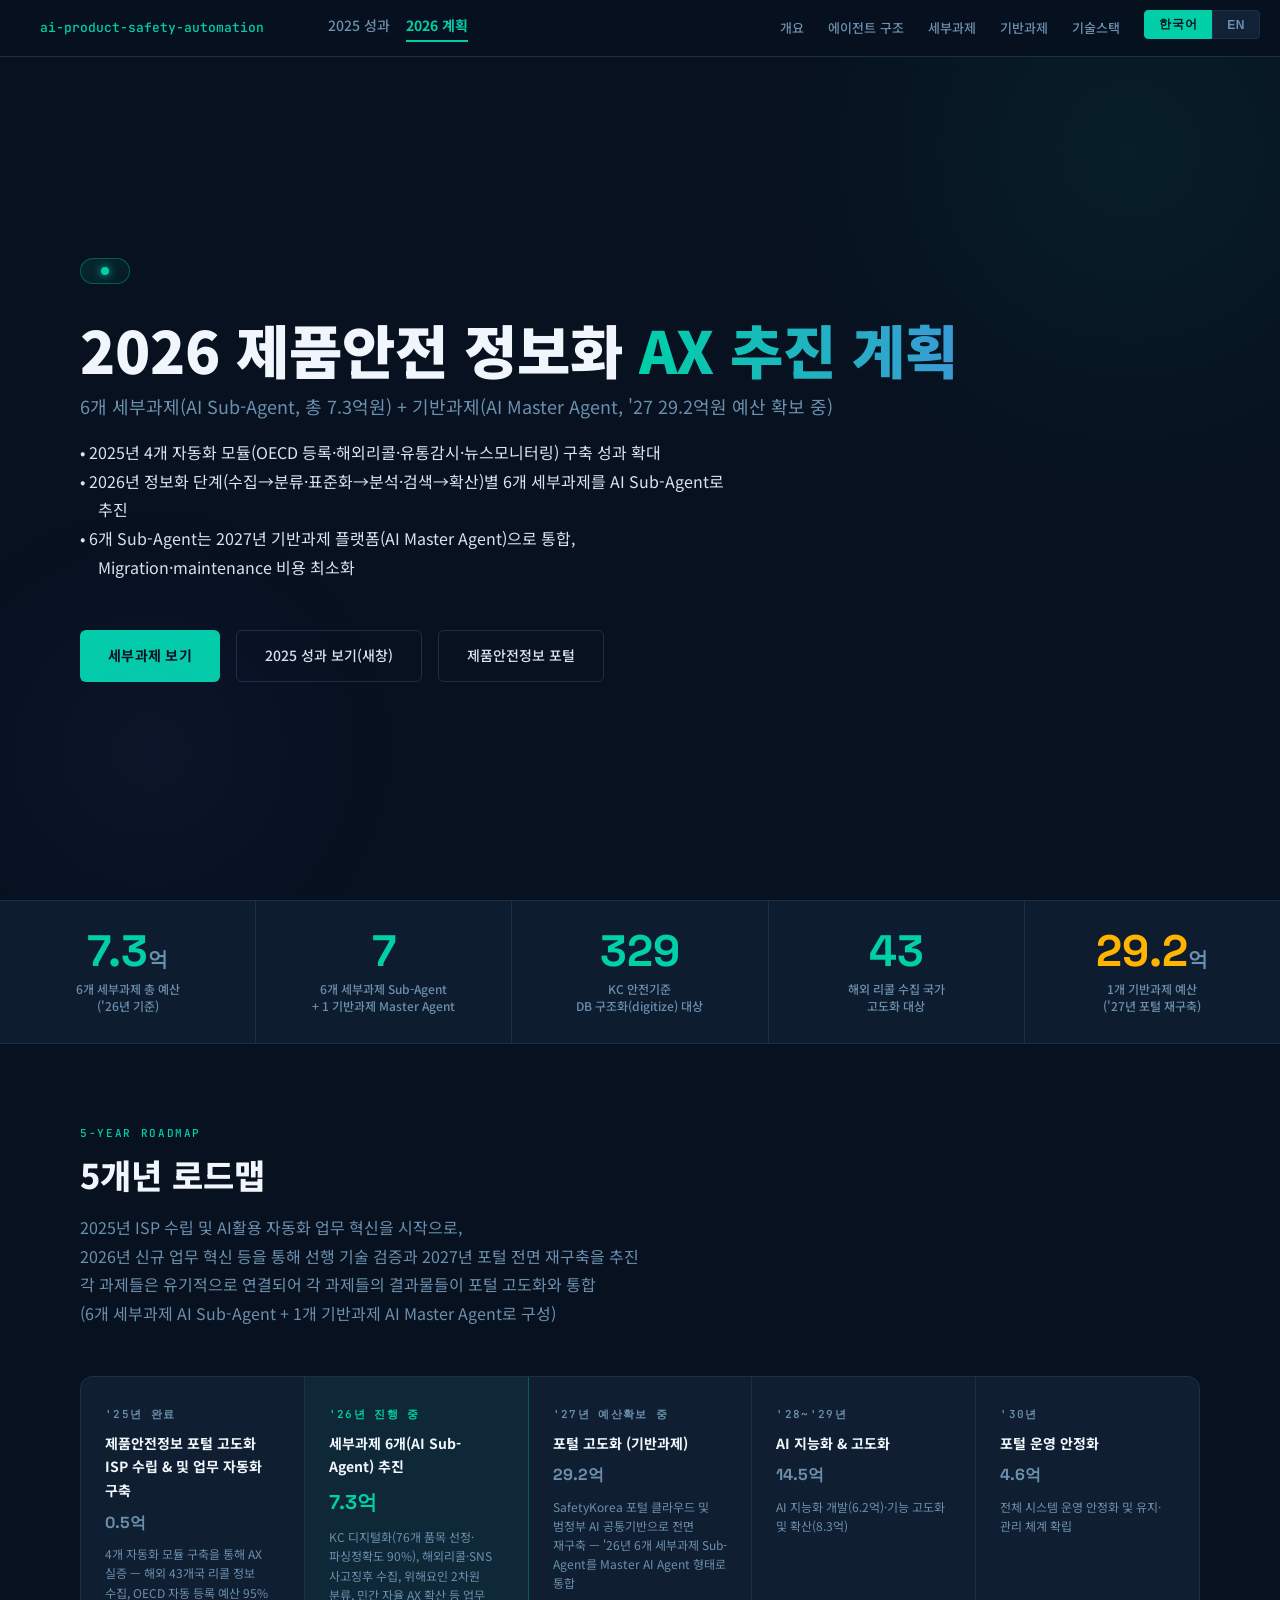
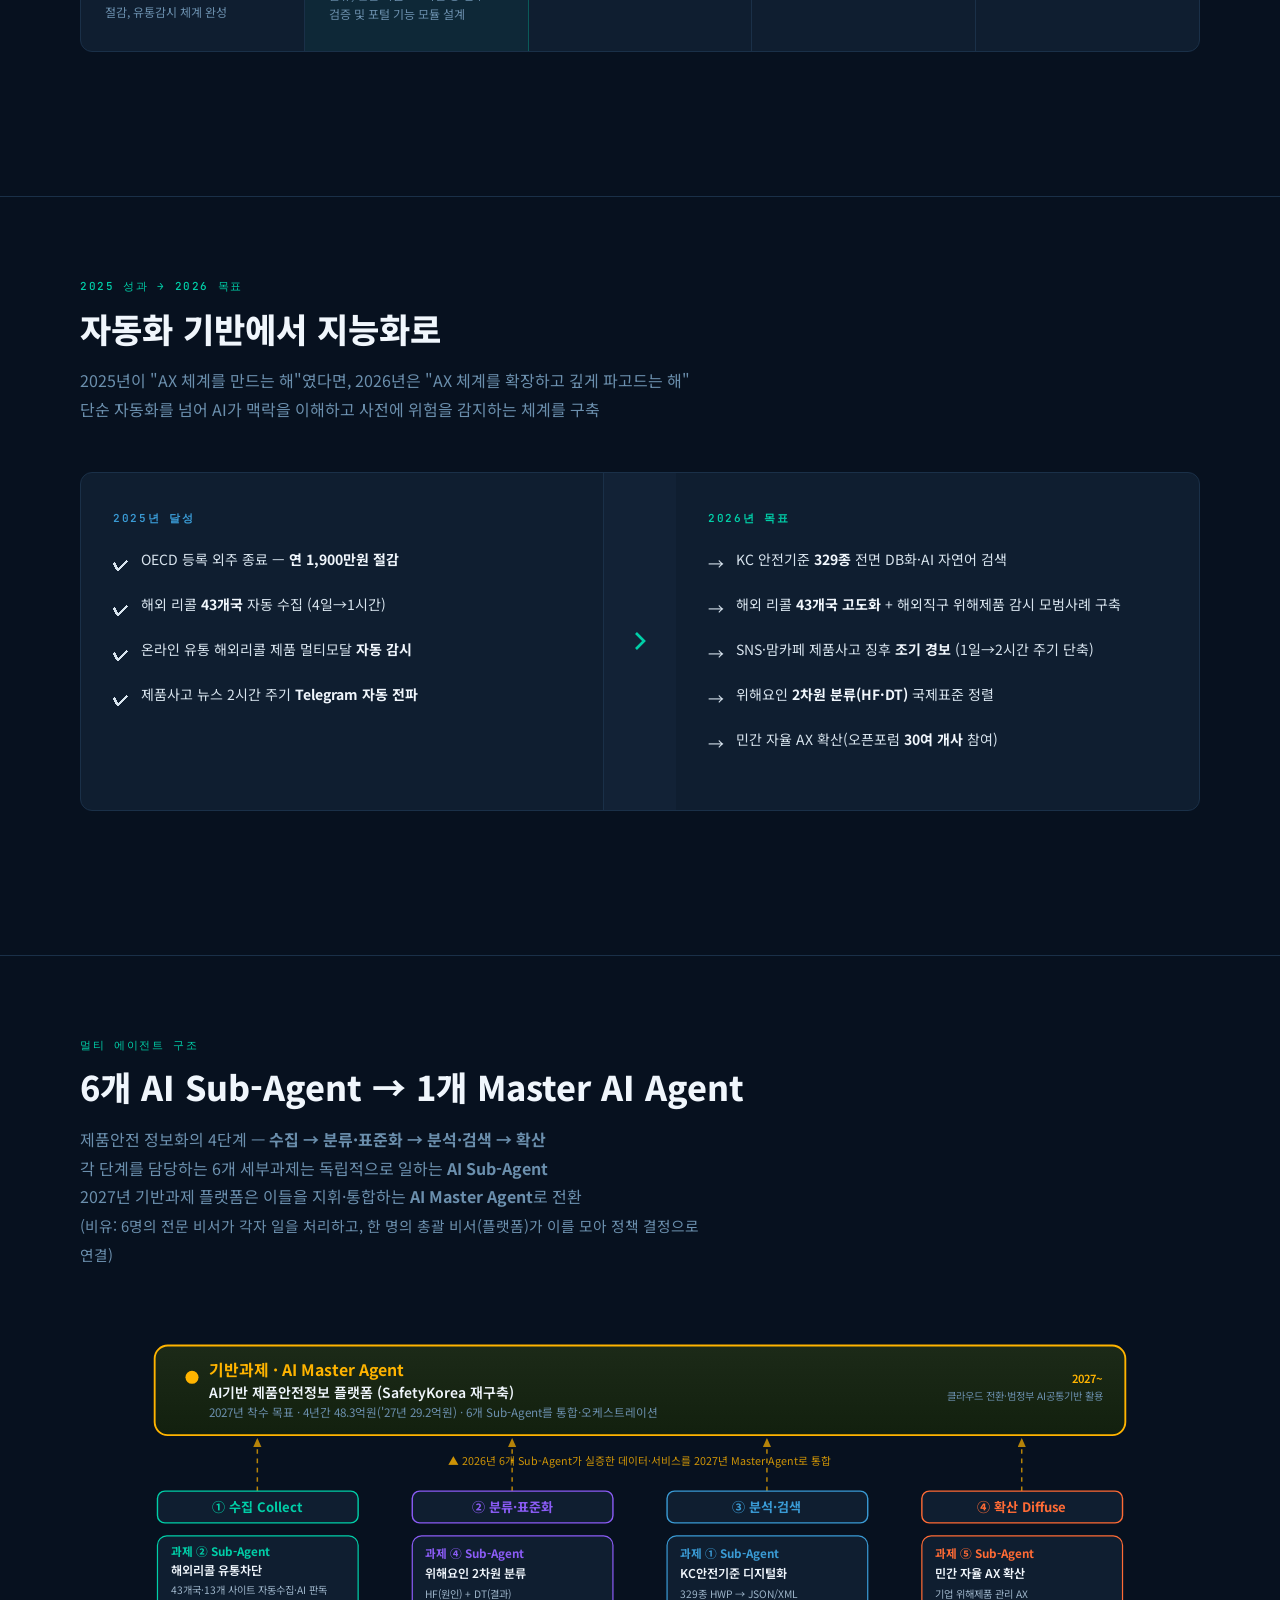
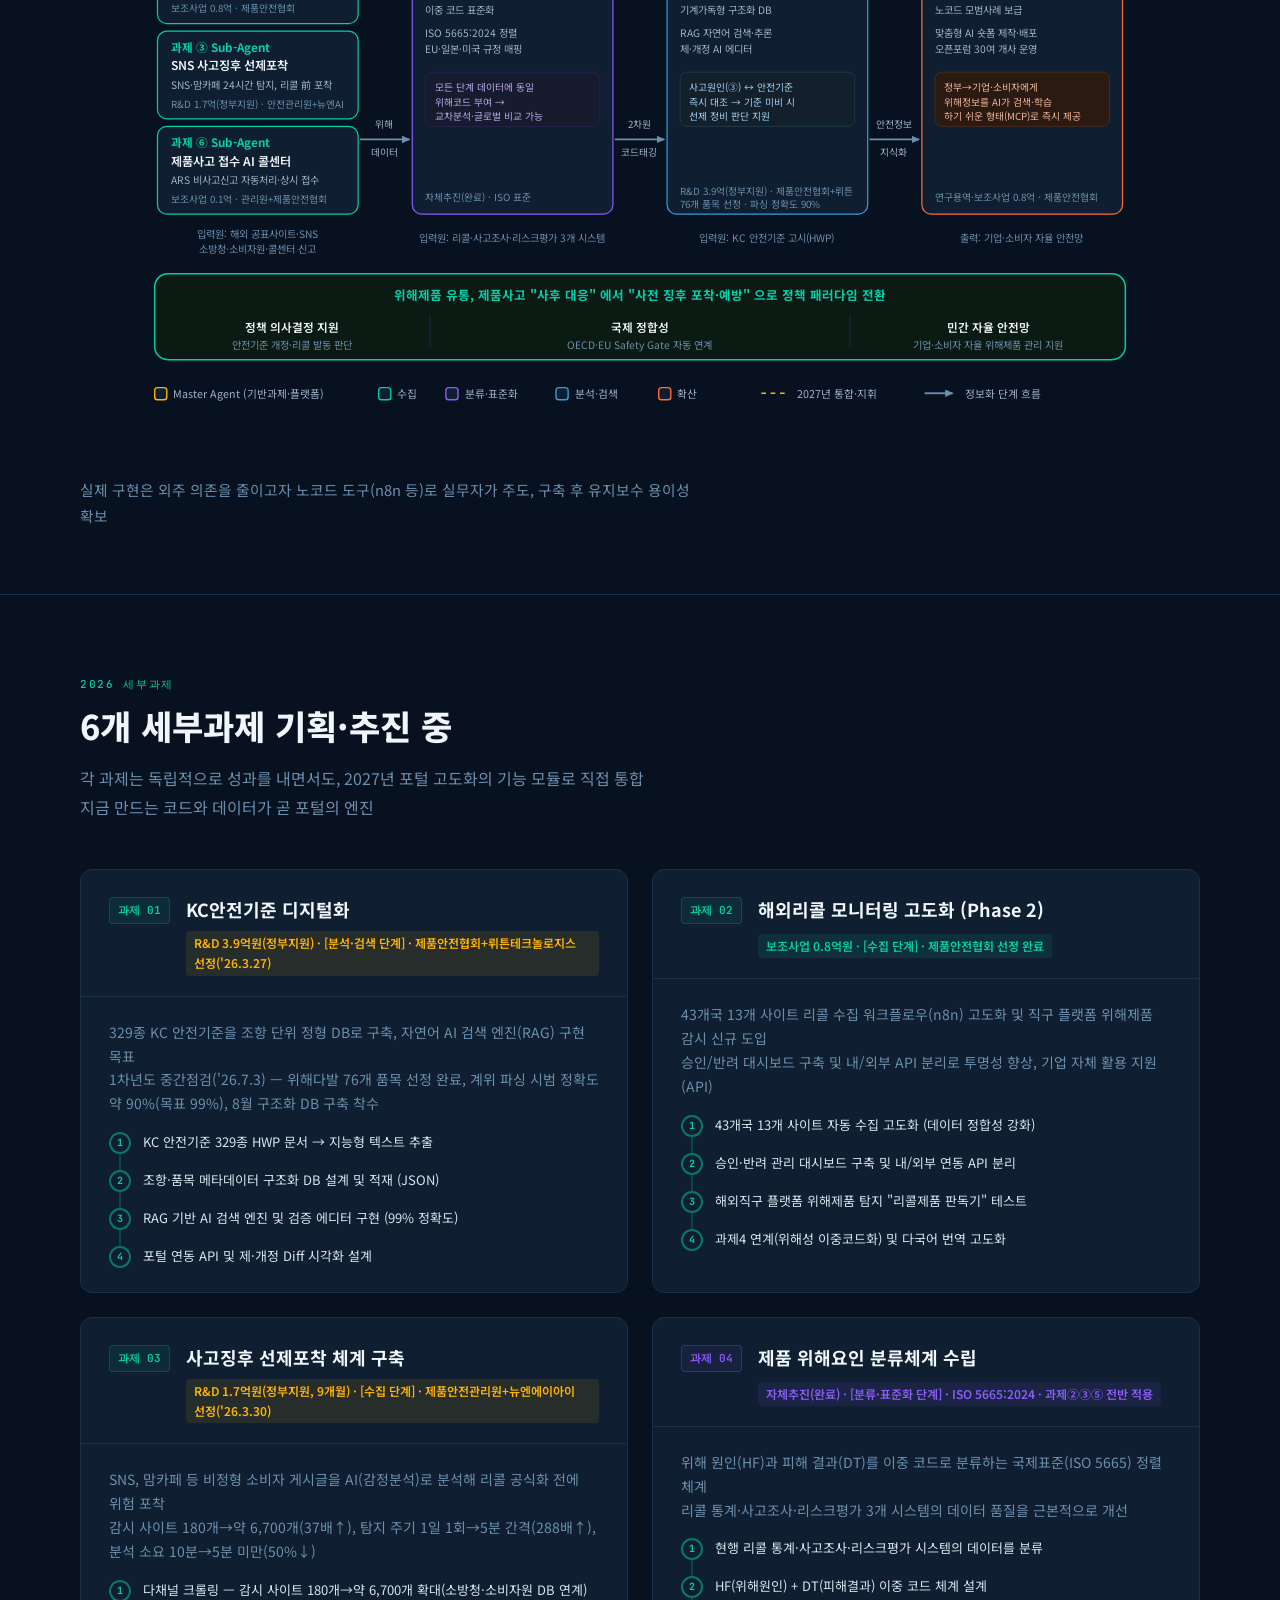
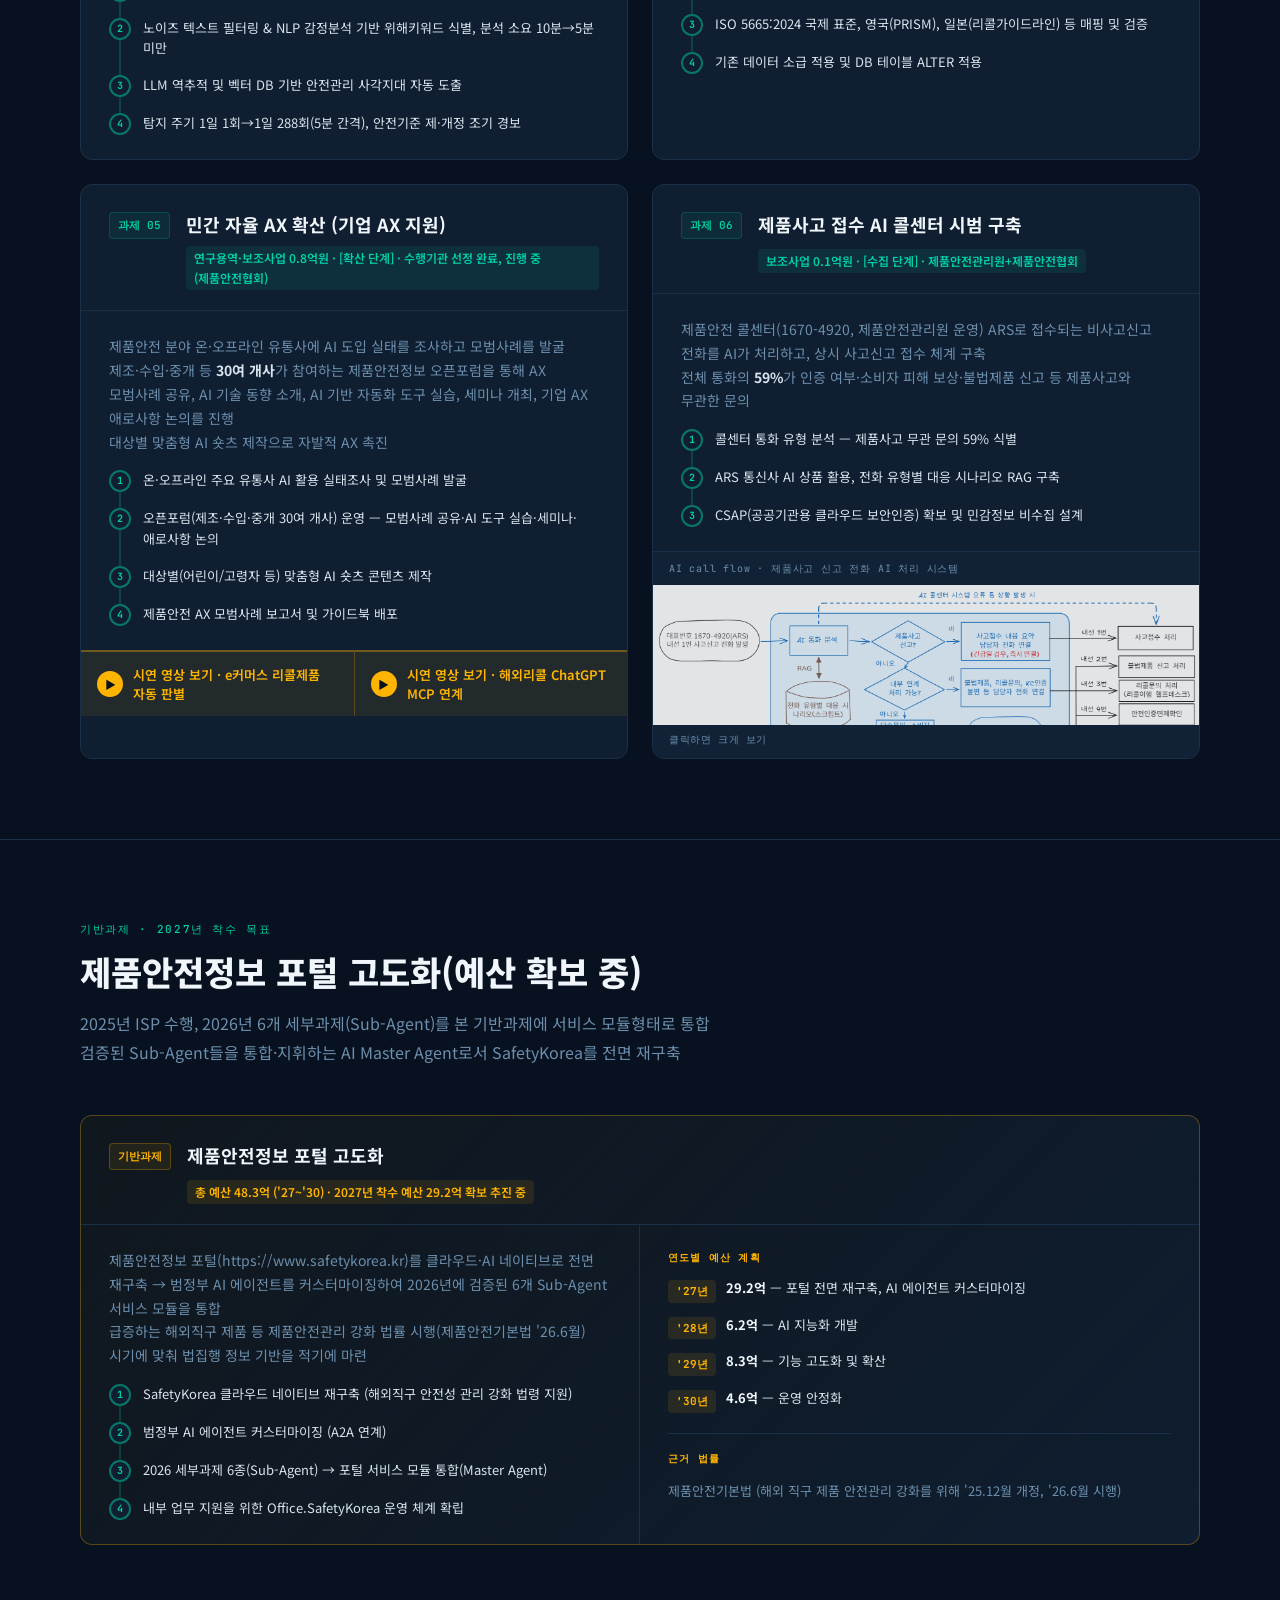
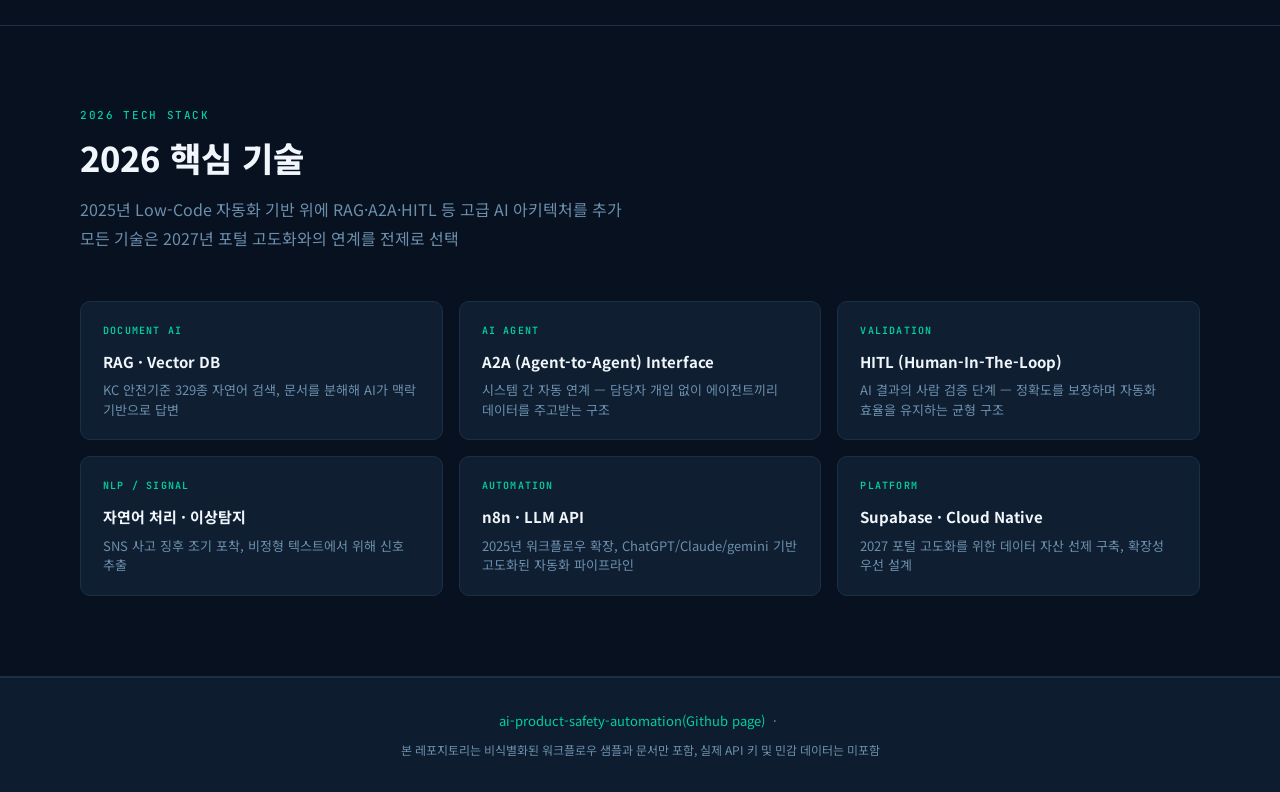
==== commit 6b854f06: "Add files via upload" ====
--- a/docs/2026.html
+++ b/docs/2026.html
@@ -1766,11 +1766,11 @@
   <section id="base">
     <span class="section-tag" data-kr>기반과제 · 2027년 착수 목표</span>
     <span class="section-tag" data-en>Base Task · FY2027 Launch</span>
-    <h2 class="section-title" data-kr>제품안전정보 포털 고도화</h2>
+    <h2 class="section-title" data-kr>제품안전정보 포털 고도화(예산 확보 중)</h2>
     <h2 class="section-title" data-en>Product Safety Info Portal Enhancement</h2>
     <p class="section-desc" data-kr>
-      2025년 ISP 수행, 2026년 6개 세부과제(Sub-Agent)를 본 기반과제에 모듈형태로 서비스 구현을 검증 <br>
-      2027년에는 검증된 Sub-Agent들을 통합·지휘하는 AI Master Agent로서 SafetyKorea를 전면 재구축
+      2025년 ISP 수행, 2026년 6개 세부과제(Sub-Agent)를 본 기반과제에 서비스 모듈형태로 통합 <br>
+      검증된 Sub-Agent들을 통합·지휘하는 AI Master Agent로서 SafetyKorea를 전면 재구축
     </p>
     <p class="section-desc" data-en>
       All 5 sub-task Sub-Agents serve as pre-validation for this base task. In 2027, the base task becomes the
@@ -1781,7 +1781,7 @@
       <div class="module-header">
         <div class="module-num gold-num">기반과제</div>
         <div>
-          <div class="module-title" data-kr>제품안전정보 포털 고도화 (SafetyKorea 재구축)</div>
+          <div class="module-title" data-kr>제품안전정보 포털 고도화</div>
           <div class="module-title" data-en>Product Safety Info Portal Enhancement (SafetyKorea Rebuild)</div>
           <span class="module-impact" data-kr>총 예산 48.3억 ('27~'30) · 2027년 착수 예산 29.2억 확보 추진 중</span>
           <span class="module-impact" data-en>Total ₩4.83B ('27–'30) · FY2027 launch ₩2.92B</span>
@@ -1789,16 +1789,16 @@
       </div>
       <div class="base-task-inner">
         <div class="module-body">
-          <p data-kr>SafetyKorea(제품안전정보 포털)를 클라우드·AI 네이티브로 전면 재구축 → 범정부 AI 에이전트를 커스터마이징하여 2026년에 검증된 6개 Sub-Agent 서비스 모듈을
+          <p data-kr>제품안전정보 포털(https://www.safetykorea.kr)를 클라우드·AI 네이티브로 전면 재구축 → 범정부 AI 에이전트를 커스터마이징하여 2026년에 검증된 6개 Sub-Agent 서비스 모듈을
             통합<br>
-            급증하는 해외직구 제품 등 제품안전관리 강화 법률 시행('26.6월)에 맞춰 법집행 정보 기반을 적기에 마련</p>
+            급증하는 해외직구 제품 등 제품안전관리 강화 법률 시행(제품안전기본법 '26.6월) 시기에 맞춰 법집행 정보 기반을 적기에 마련</p>
           <p data-en>Full cloud-native rebuild of SafetyKorea portal, customizing government-wide AI agents, integrating
             6 validated Sub-Agent modules from 2026. Prepares the legal enforcement information base in time for the new direct
             overseas purchase safety laws (effective Jun 2026).</p>
           <div class="process-steps">
             <div class="step">
               <div class="step-num">1</div>
-              <div class="step-content"><span data-kr>SafetyKorea 클라우드 네이티브 재구축 (해외직구법 대응)</span><span
+              <div class="step-content"><span data-kr>SafetyKorea 클라우드 네이티브 재구축 (해외직구 안전성 관리 강화 법령 지원)</span><span
                   data-en>SafetyKorea cloud-native rebuild (Overseas purchase law compliance)</span></div>
             </div>
             <div class="step">
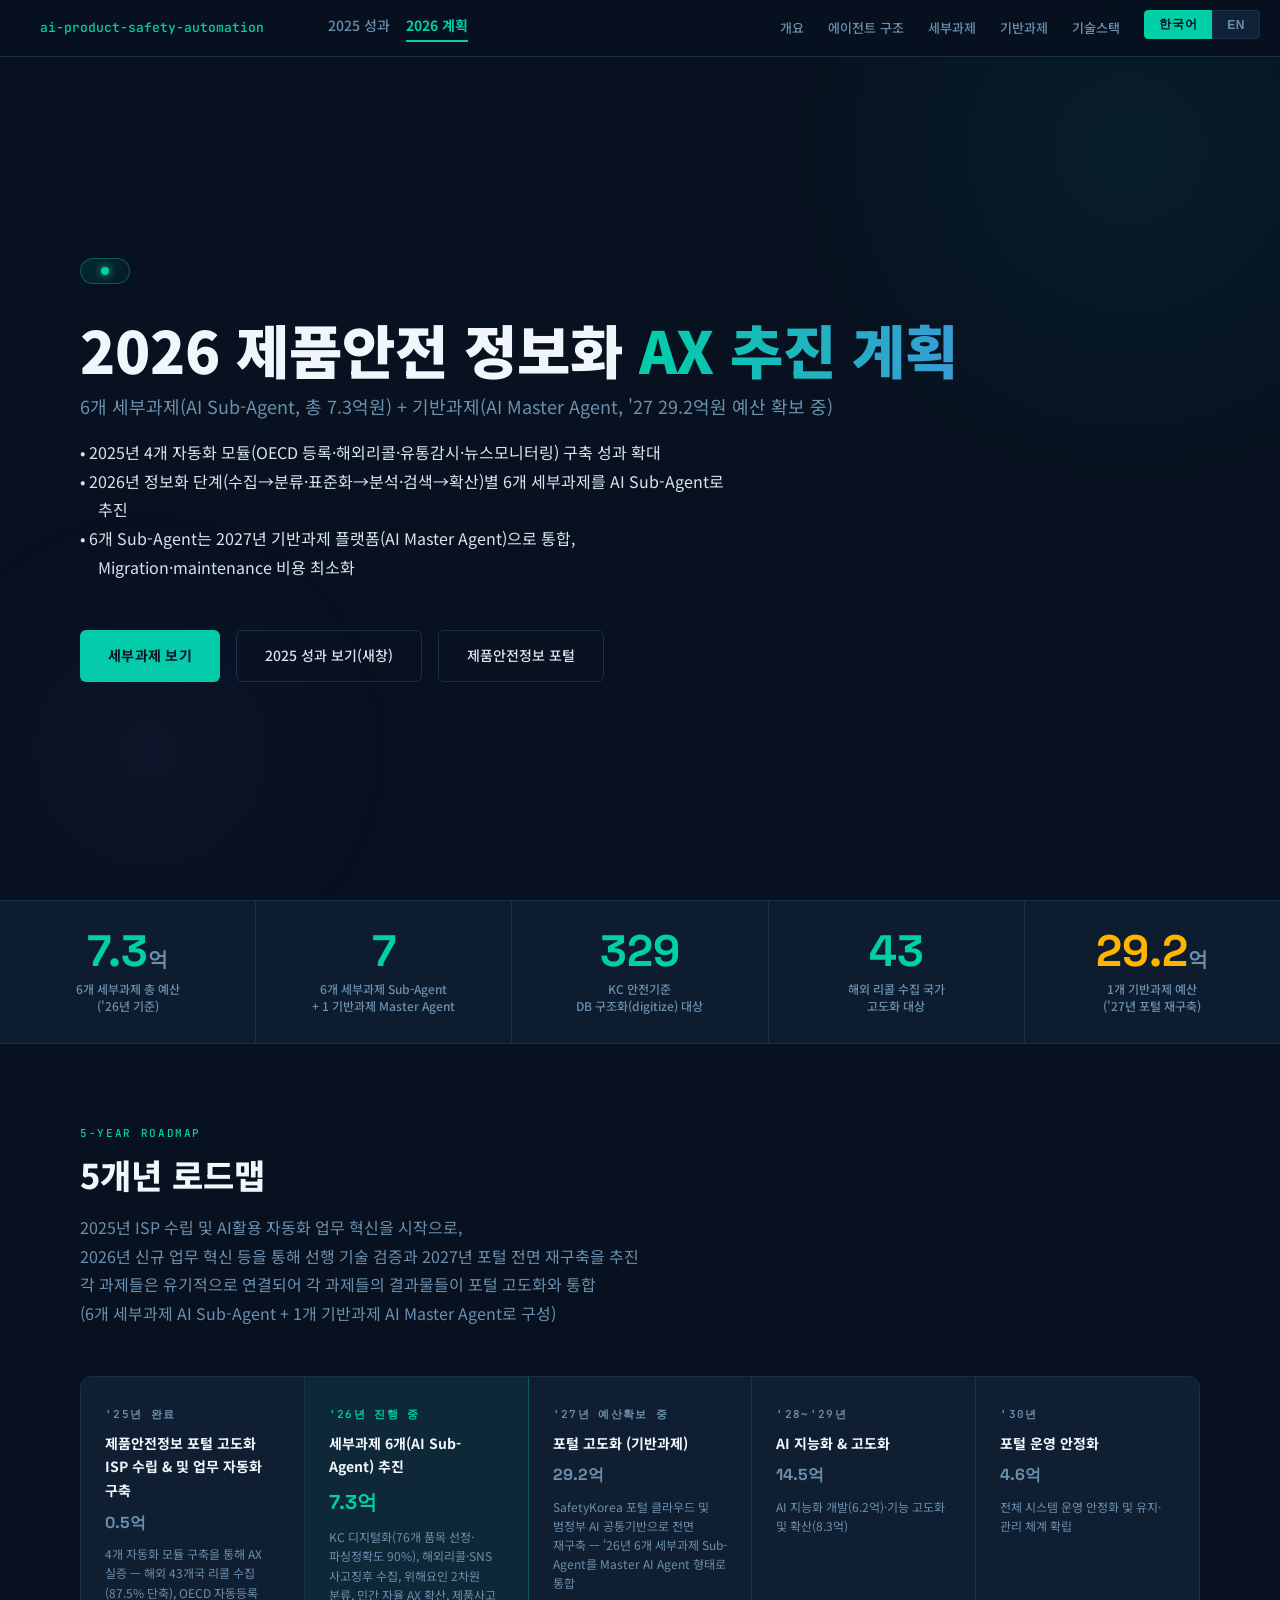
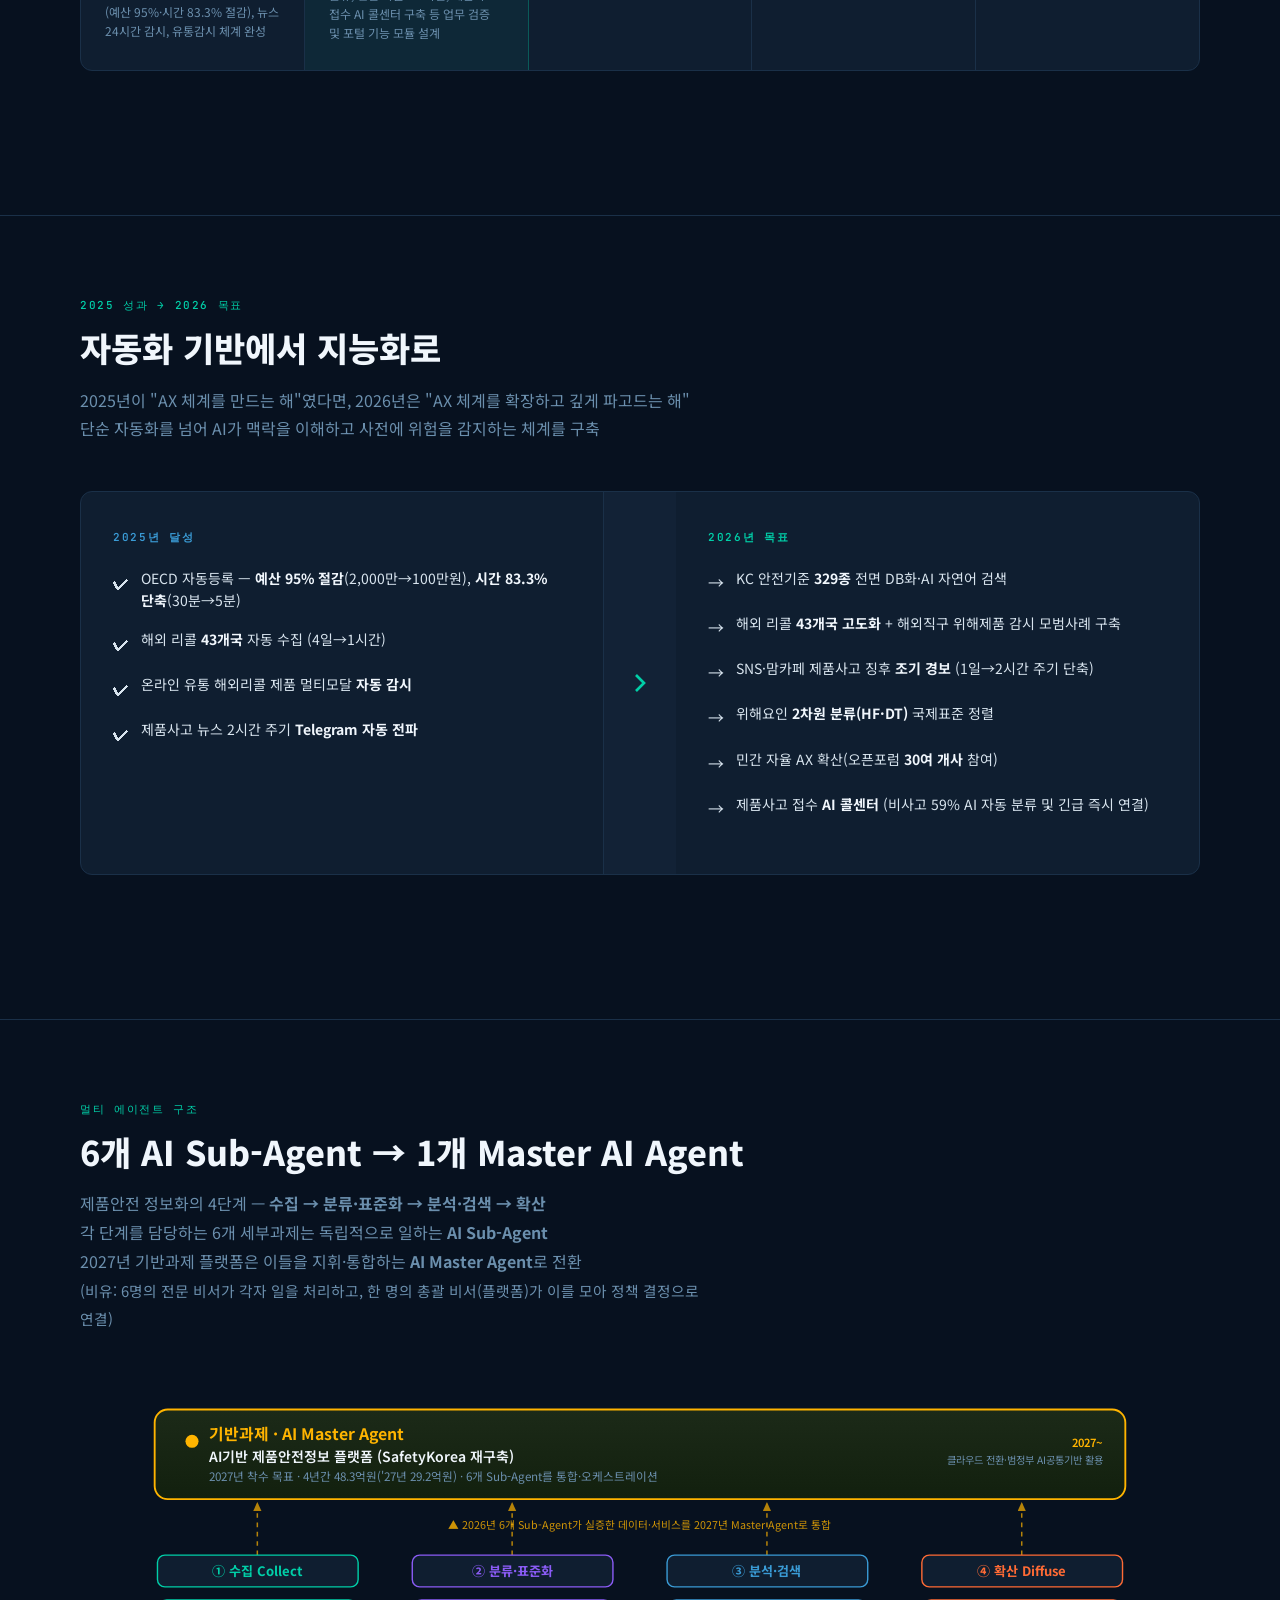
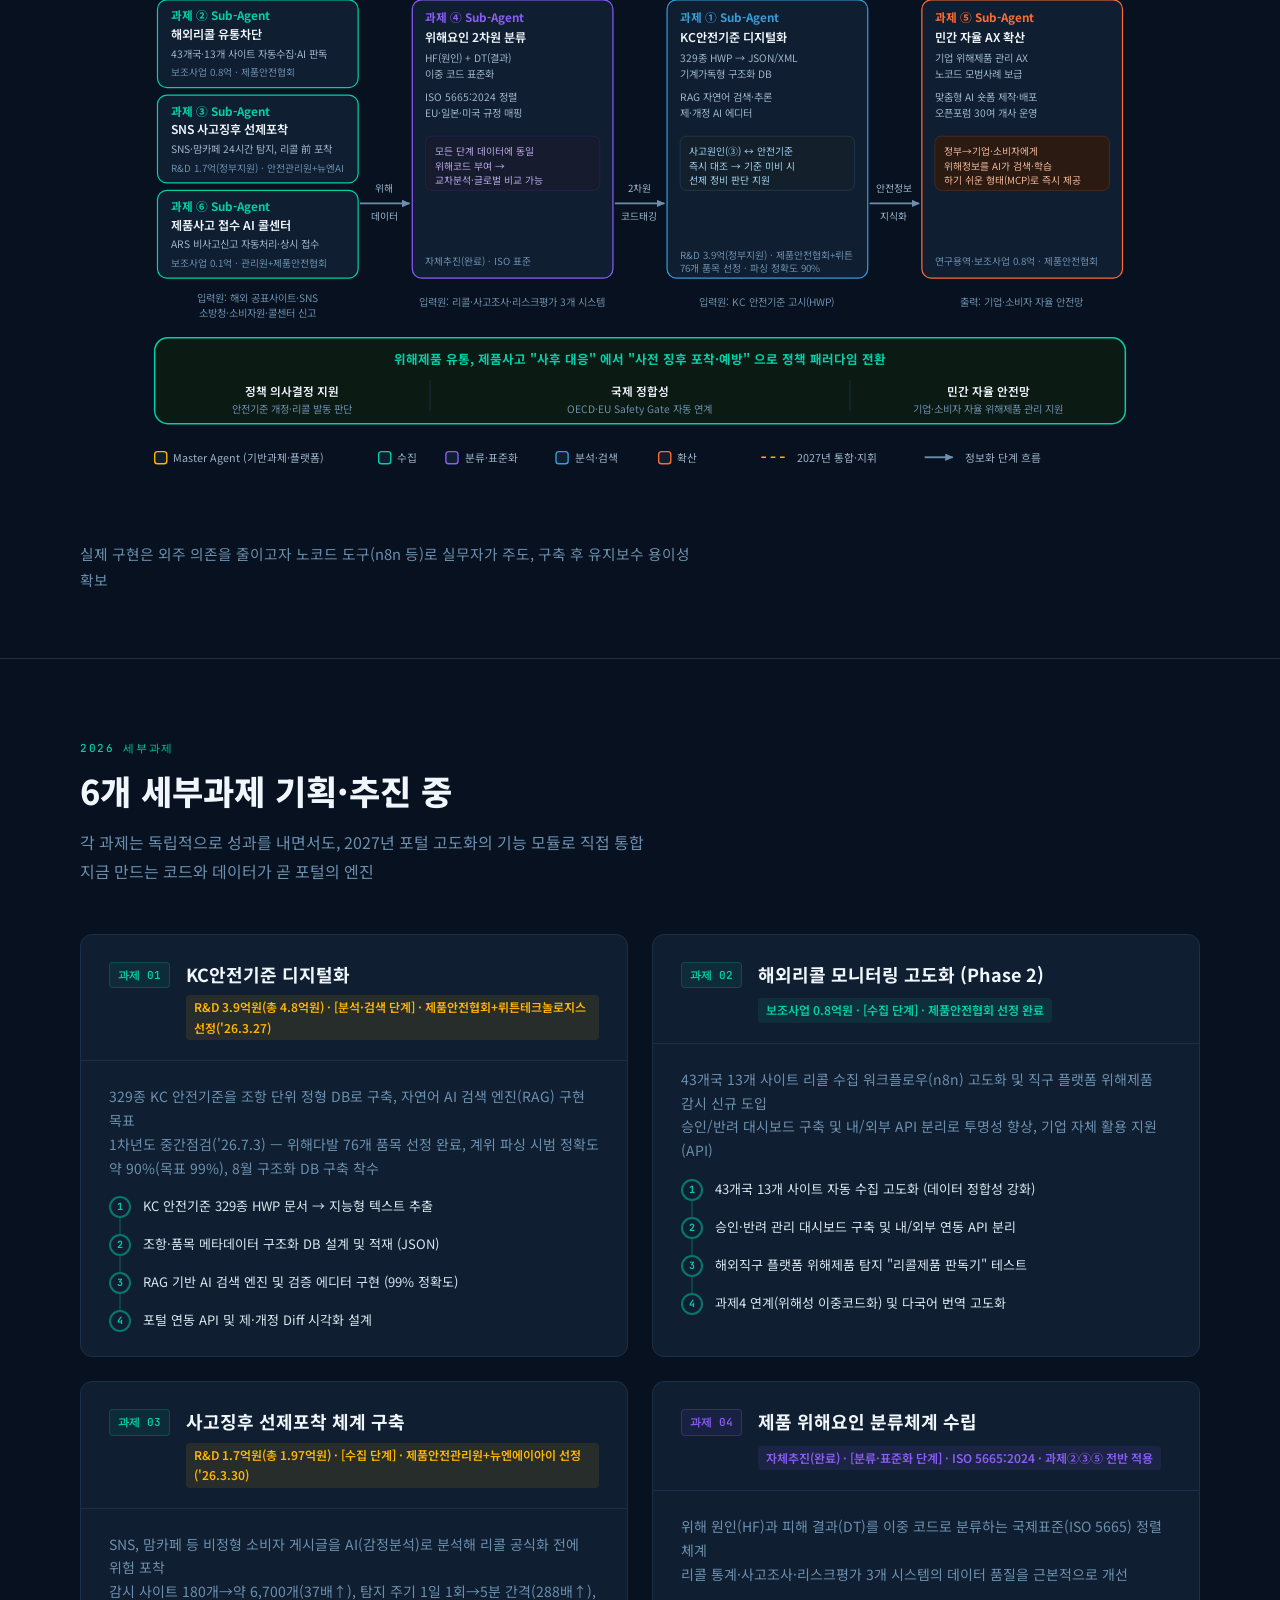
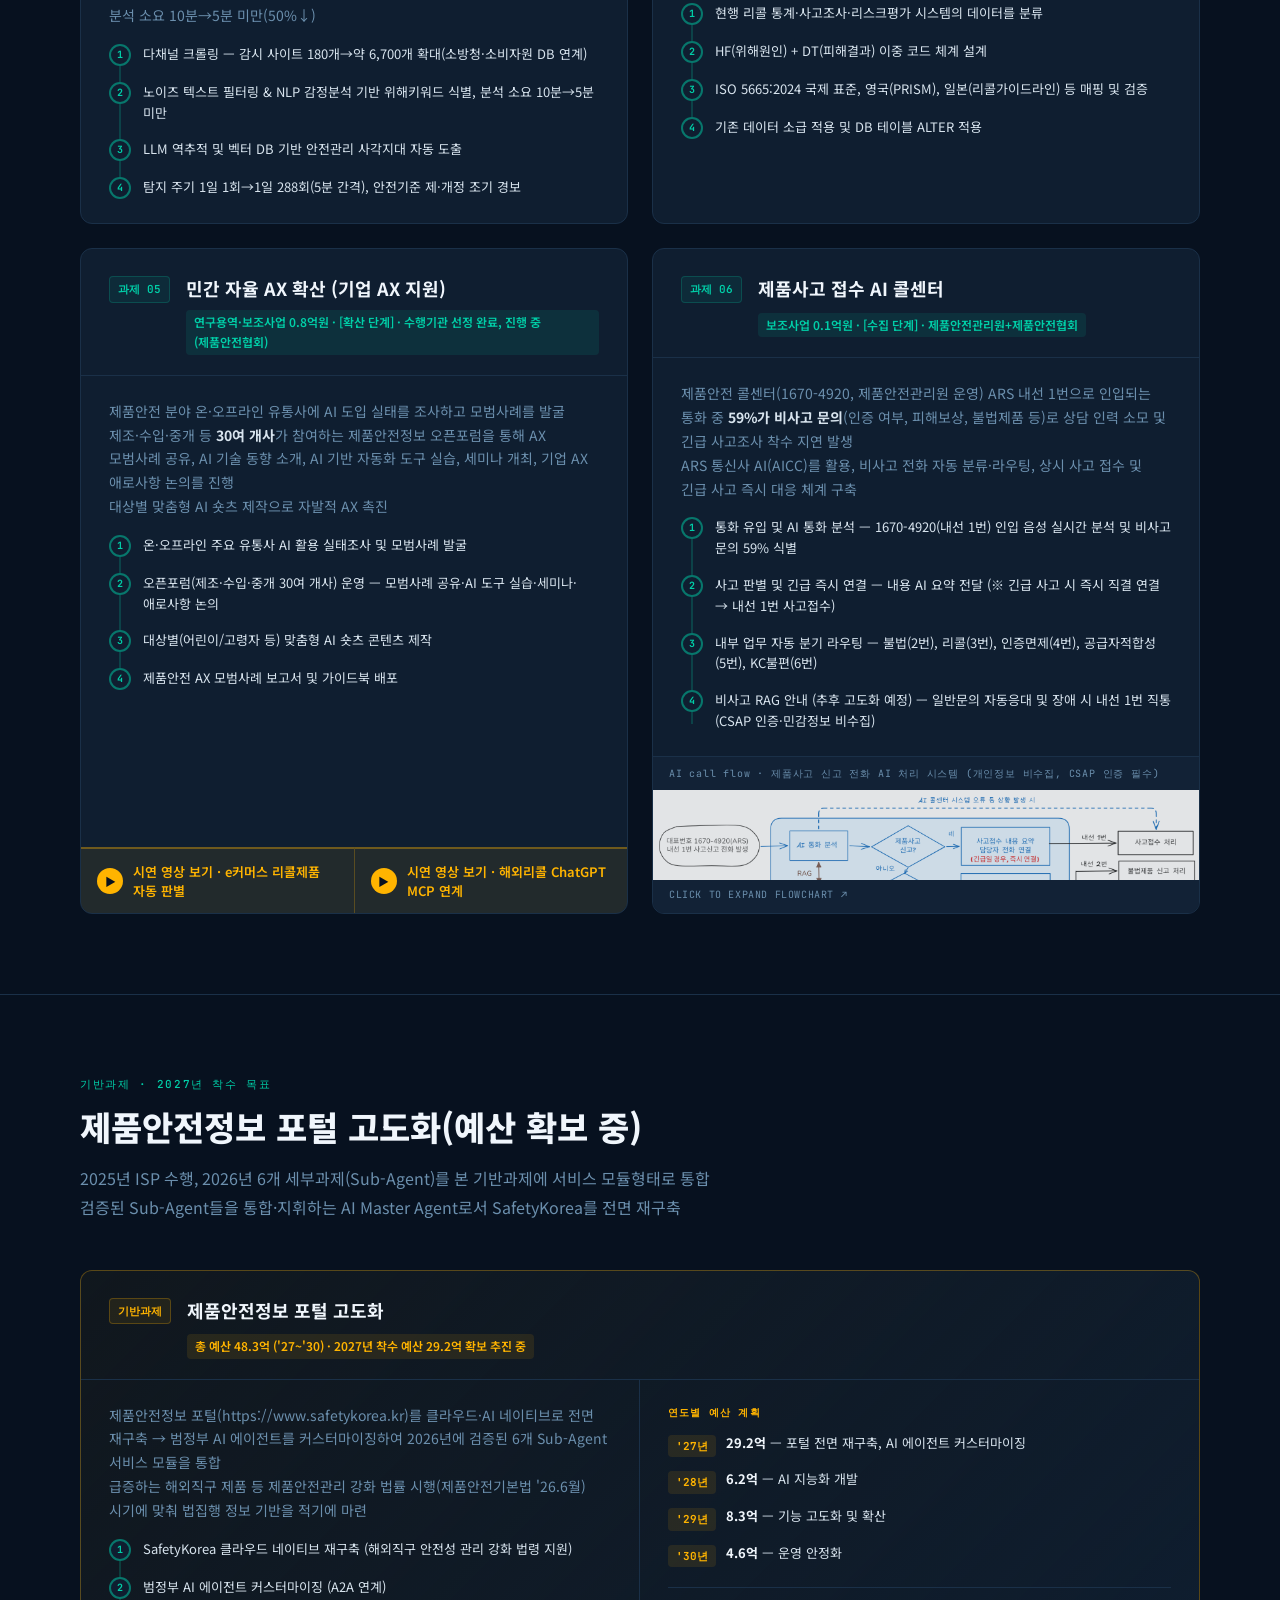
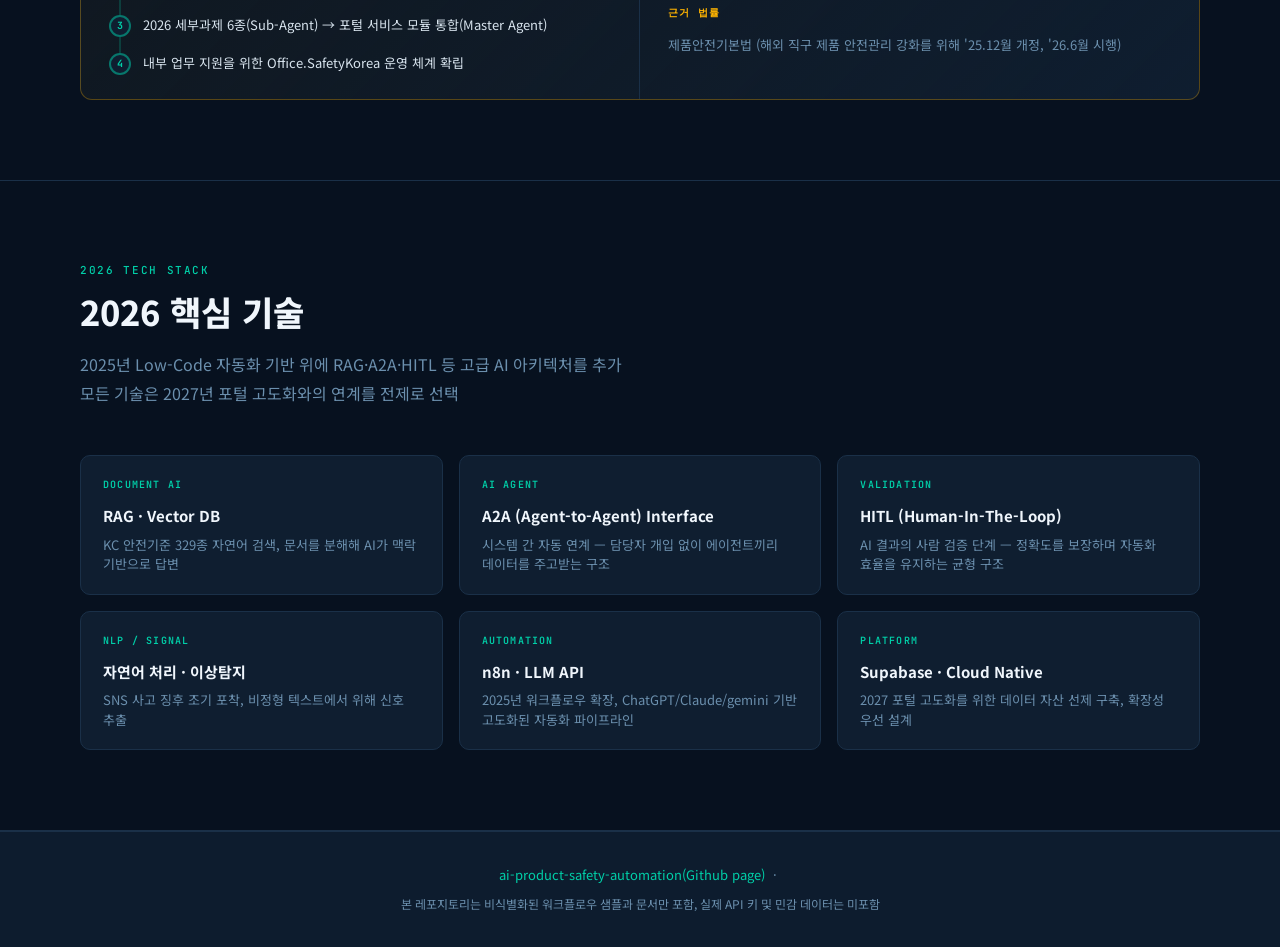
==== commit 57d9144c: "2026 파일 업데이트" ====
--- a/docs/2026.html
+++ b/docs/2026.html
@@ -652,7 +652,7 @@
       width: 100%;
       display: block;
       opacity: 0.88;
-      max-height: 140px;
+      max-height: 90px;
       object-fit: cover;
       object-position: top;
       transition: opacity 0.3s;
@@ -677,7 +677,8 @@
       flex-direction: column;
     }
 
-    .modules-grid .module-card .module-screenshot {
+    .modules-grid .module-card .module-screenshot,
+    .modules-grid .module-card .video-trigger-row {
       margin-top: auto;
     }
 
@@ -722,7 +723,7 @@
       min-width: 0;
     }
 
-    .video-trigger-row .video-trigger + .video-trigger {
+    .video-trigger-row .video-trigger+.video-trigger {
       border-left: 1px solid rgba(255, 180, 0, 0.25);
     }
 
@@ -1113,12 +1114,16 @@
     <div class="desc" data-kr>
       <div class="bullet-line">&bull; 2025년 4개 자동화 모듈(OECD 등록·해외리콜·유통감시·뉴스모니터링) 구축 성과 확대</div>
       <div class="bullet-line">&bull; 2026년 정보화 단계(수집→분류·표준화→분석·검색→확산)별 6개 세부과제를 AI Sub-Agent로 추진</div>
-      <div class="bullet-line">&bull; 6개 Sub-Agent는 2027년 기반과제 플랫폼(AI Master Agent)으로 통합, Migration·maintenance 비용 최소화</div>
+      <div class="bullet-line">&bull; 6개 Sub-Agent는 2027년 기반과제 플랫폼(AI Master Agent)으로 통합, Migration·maintenance 비용 최소화
+      </div>
     </div>
     <div class="desc" data-en>
-      <div class="bullet-line">&bull; Building on 2025's four automation modules (OECD, overseas recall, marketplace, news monitoring),</div>
-      <div class="bullet-line">&bull; 2026 advances six sub-tasks as AI Sub-Agents across the Collect→Classify→Analyze→Diffuse stages.</div>
-      <div class="bullet-line">&bull; The 6 Sub-Agents integrate into the 2027 platform (AI Master Agent), minimizing migration costs.</div>
+      <div class="bullet-line">&bull; Building on 2025's four automation modules (OECD, overseas recall, marketplace,
+        news monitoring),</div>
+      <div class="bullet-line">&bull; 2026 advances six sub-tasks as AI Sub-Agents across the
+        Collect→Classify→Analyze→Diffuse stages.</div>
+      <div class="bullet-line">&bull; The 6 Sub-Agents integrate into the 2027 platform (AI Master Agent), minimizing
+        migration costs.</div>
     </div>
 
     <div class="hero-cta">
@@ -1183,25 +1188,28 @@
         <div class="rm-name" data-kr>제품안전정보 포털 고도화 ISP 수립 &amp; 및 업무 자동화 구축</div>
         <div class="rm-name" data-en>ISP &amp; Automation</div>
         <div class="rm-budget">0.5억</div>
-        <div class="rm-desc" data-kr>4개 자동화 모듈 구축을 통해 AX 실증 — 해외 43개국 리콜 정보 수집, OECD 자동 등록 예산 95% 절감, 유통감시 체계 완성</div>
-        <div class="rm-desc" data-en>4 automation modules: 43-country recall, 95% OECD cost cut, marketplace
-          surveillance.</div>
+        <div class="rm-desc" data-kr>4개 자동화 모듈 구축을 통해 AX 실증 — 해외 43개국 리콜 수집(87.5% 단축), OECD 자동등록(예산 95%·시간 83.3% 절감), 뉴스
+          24시간 감시, 유통감시 체계 완성</div>
+        <div class="rm-desc" data-en>4 automation modules: 43-country recall (87.5% faster), OECD auto-reg (95% cost
+          &amp; 83.3% time cut), 24h news, marketplace surveillance.</div>
       </div>
       <div class="rm-step active">
         <div class="rm-year">'26년 진행 중</div>
         <div class="rm-name" data-kr>세부과제 6개(AI Sub-Agent) 추진</div>
         <div class="rm-name" data-en>6 Sub-Agent Pilots</div>
         <div class="rm-budget">7.3억</div>
-        <div class="rm-desc" data-kr>KC 디지털화(76개 품목 선정·파싱정확도 90%), 해외리콜·SNS 사고징후 수집, 위해요인 2차원 분류, 민간 자율 AX 확산 등 업무 검증 및 포털 기능 모듈 설계</div>
-        <div class="rm-desc" data-en>KC digitization, SNS early warning, AI call center pilots. Portal module design.
-        </div>
+        <div class="rm-desc" data-kr>KC 디지털화(76개 품목 선정·파싱정확도 90%), 해외리콜·SNS 사고징후 수집, 위해요인 2차원 분류, 민간 자율 AX 확산, 제품사고 접수
+          AI 콜센터 구축 등 업무 검증 및 포털 기능 모듈 설계</div>
+        <div class="rm-desc" data-en>KC digitization, SNS early warning, AI call center, 2-axis hazard coding, private
+          AX diffusion. Portal module design.</div>
       </div>
       <div class="rm-step">
         <div class="rm-year">'27년 예산확보 중</div>
         <div class="rm-name" data-kr>포털 고도화 (기반과제)</div>
         <div class="rm-name" data-en>Portal Rebuild (Base)</div>
         <div class="rm-budget">29.2억</div>
-        <div class="rm-desc" data-kr>SafetyKorea 포털 클라우드 및 범정부 AI 공통기반으로 전면 재구축 — '26년 6개 세부과제 Sub-Agent를 Master AI Agent 형태로 통합</div>
+        <div class="rm-desc" data-kr>SafetyKorea 포털 클라우드 및 범정부 AI 공통기반으로 전면 재구축 — '26년 6개 세부과제 Sub-Agent를 Master AI
+          Agent 형태로 통합</div>
         <div class="rm-desc" data-en>SafetyKorea cloud rebuild, gov't AI agent, Office.SafetyKorea operation.</div>
       </div>
       <div class="rm-step">
@@ -1244,10 +1252,10 @@
       <div class="ba-side before">
         <div class="ba-label before" data-kr>2025년 달성</div>
         <div class="ba-label before" data-en>2025 Achievements</div>
-        <div class="ba-item" data-kr><span class="ba-icon">✔</span><span class="ba-text">OECD 등록 외주 종료 — <strong>연
-              1,900만원 절감</strong></span></div>
-        <div class="ba-item" data-en><span class="ba-icon">✔</span><span class="ba-text">OECD outsourcing ended —
-            <strong>$19K/year saved</strong></span></div>
+        <div class="ba-item" data-kr><span class="ba-icon">✔</span><span class="ba-text">OECD 자동등록 — <strong>예산 95%
+              절감</strong>(2,000만→100만원), <strong>시간 83.3% 단축</strong>(30분→5분)</span></div>
+        <div class="ba-item" data-en><span class="ba-icon">✔</span><span class="ba-text">OECD auto-registration —
+            <strong>95% budget saved</strong> (₩20M→₩1M), <strong>time 83.3% cut</strong> (30m→5m)</span></div>
         <div class="ba-item" data-kr><span class="ba-icon">✔</span><span class="ba-text">해외 리콜 <strong>43개국</strong> 자동
             수집 (4일→1시간)</span></div>
         <div class="ba-item" data-en><span class="ba-icon">✔</span><span class="ba-text">Overseas recall <strong>43
@@ -1281,12 +1289,20 @@
               경보</strong> (1일→2시간 주기 단축)</span></div>
         <div class="ba-item" data-en><span class="ba-icon">→</span><span class="ba-text">SNS/community <strong>early
               warning</strong> (1 day→2 hours)</span></div>
-        <div class="ba-item" data-kr><span class="ba-icon">→</span><span class="ba-text">위해요인 <strong>2차원 분류(HF·DT)</strong>
-              국제표준 정렬</span></div>
-        <div class="ba-item" data-en><span class="ba-icon">→</span><span class="ba-text"><strong>2-axis hazard coding (HF·DT)</strong>
-              aligned to ISO</span></div>
-        <div class="ba-item" data-kr><span class="ba-icon">→</span><span class="ba-text">민간 자율 AX 확산(오픈포럼 <strong>30여 개사</strong> 참여)</span></div>
-        <div class="ba-item" data-en><span class="ba-icon">→</span><span class="ba-text">Private-sector AX diffusion (<strong>30+ firms</strong> via open forum)</span></div>
+        <div class="ba-item" data-kr><span class="ba-icon">→</span><span class="ba-text">위해요인 <strong>2차원
+              분류(HF·DT)</strong>
+            국제표준 정렬</span></div>
+        <div class="ba-item" data-en><span class="ba-icon">→</span><span class="ba-text"><strong>2-axis hazard coding
+              (HF·DT)</strong>
+            aligned to ISO</span></div>
+        <div class="ba-item" data-kr><span class="ba-icon">→</span><span class="ba-text">민간 자율 AX 확산(오픈포럼 <strong>30여
+              개사</strong> 참여)</span></div>
+        <div class="ba-item" data-en><span class="ba-icon">→</span><span class="ba-text">Private-sector AX diffusion
+            (<strong>30+ firms</strong> via open forum)</span></div>
+        <div class="ba-item" data-kr><span class="ba-icon">→</span><span class="ba-text">제품사고 접수 <strong>AI 콜센터</strong>
+            (비사고 59% AI 자동 분류 및 긴급 즉시 연결)</span></div>
+        <div class="ba-item" data-en><span class="ba-icon">→</span><span class="ba-text">Product incident <strong>AI
+              Call Center</strong> (59% non-incident AI routing &amp; urgent transfer)</span></div>
       </div>
     </div>
   </section>
@@ -1303,64 +1319,75 @@
       제품안전 정보화의 4단계 — <strong>수집 → 분류·표준화 → 분석·검색 → 확산</strong><br>
       각 단계를 담당하는 6개 세부과제는 독립적으로 일하는 <strong>AI Sub-Agent</strong><br>
       2027년 기반과제 플랫폼은 이들을 지휘·통합하는 <strong>AI Master Agent</strong>로 전환<br>
-      <span style="color:var(--muted);font-size:0.92em;">(비유: 6명의 전문 비서가 각자 일을 처리하고, 한 명의 총괄 비서(플랫폼)가 이를 모아 정책 결정으로 연결)</span>
+      <span style="color:var(--muted);font-size:0.92em;">(비유: 6명의 전문 비서가 각자 일을 처리하고, 한 명의 총괄 비서(플랫폼)가 이를 모아 정책 결정으로
+        연결)</span>
     </p>
     <p class="section-desc" data-en>
-      Product-safety informatization flows through four stages — <strong>Collect → Classify/Standardize → Analyze/Search → Diffuse</strong>.
-      Each of the 5 sub-tasks is an autonomous <strong>AI Sub-Agent</strong>; in 2027 the base-task platform becomes the <strong>AI Master Agent</strong> orchestrating them all.
+      Product-safety informatization flows through four stages — <strong>Collect → Classify/Standardize → Analyze/Search
+        → Diffuse</strong>.
+      Each of the 6 sub-tasks is an autonomous <strong>AI Sub-Agent</strong>; in 2027 the base-task platform becomes the
+      <strong>AI Master Agent</strong> orchestrating them all.
     </p>
 
     <div class="reveal" style="overflow-x:auto; padding:8px 0 4px;">
-      <svg viewBox="0 0 1200 797" width="100%" style="min-width:760px; display:block; margin:0 auto; font-family:'Noto Sans KR',sans-serif;" xmlns="http://www.w3.org/2000/svg" role="img" aria-label="6개 Sub-Agent와 1개 Master Agent 관계도 및 정보화 단계 흐름도">
+      <svg viewBox="0 0 1200 797" width="100%"
+        style="min-width:760px; display:block; margin:0 auto; font-family:'Noto Sans KR',sans-serif;"
+        xmlns="http://www.w3.org/2000/svg" role="img" aria-label="6개 Sub-Agent와 1개 Master Agent 관계도 및 정보화 단계 흐름도">
         <defs>
-          <marker id="ah" markerWidth="11" markerHeight="11" refX="8" refY="4" orient="auto" markerUnits="userSpaceOnUse">
-            <path d="M0,0 L9,4 L0,8 Z" fill="#6B8FAD"/>
+          <marker id="ah" markerWidth="11" markerHeight="11" refX="8" refY="4" orient="auto"
+            markerUnits="userSpaceOnUse">
+            <path d="M0,0 L9,4 L0,8 Z" fill="#6B8FAD" />
           </marker>
-          <marker id="ahg" markerWidth="13" markerHeight="13" refX="9" refY="4.5" orient="auto" markerUnits="userSpaceOnUse">
-            <path d="M0,0 L10,4.5 L0,9 Z" fill="#FFB400"/>
+          <marker id="ahg" markerWidth="13" markerHeight="13" refX="9" refY="4.5" orient="auto"
+            markerUnits="userSpaceOnUse">
+            <path d="M0,0 L10,4.5 L0,9 Z" fill="#FFB400" />
           </marker>
           <linearGradient id="masterFill" x1="0" y1="0" x2="0" y2="1">
-            <stop offset="0" stop-color="#1C2A18"/><stop offset="1" stop-color="#12200E"/>
+            <stop offset="0" stop-color="#1C2A18" />
+            <stop offset="1" stop-color="#12200E" />
           </linearGradient>
         </defs>
 
         <!-- ===== MASTER AGENT (기반과제) ===== -->
-        <rect x="80" y="22" width="1040" height="96" rx="14" fill="url(#masterFill)" stroke="#FFB400" stroke-width="2"/>
-        <circle cx="120" cy="56" r="7" fill="#FFB400"/>
+        <rect x="80" y="22" width="1040" height="96" rx="14" fill="url(#masterFill)" stroke="#FFB400"
+          stroke-width="2" />
+        <circle cx="120" cy="56" r="7" fill="#FFB400" />
         <text x="138" y="55" fill="#FFB400" font-size="17" font-weight="700">기반과제 · AI Master Agent</text>
         <text x="138" y="78" fill="#F0F6FC" font-size="15" font-weight="600">AI기반 제품안전정보 플랫폼 (SafetyKorea 재구축)</text>
-        <text x="138" y="99" fill="#6B8FAD" font-size="12.5">2027년 착수 목표 · 4년간 48.3억원('27년 29.2억원) · 6개 Sub-Agent를 통합·오케스트레이션</text>
+        <text x="138" y="99" fill="#6B8FAD" font-size="12.5">2027년 착수 목표 · 4년간 48.3억원('27년 29.2억원) · 6개 Sub-Agent를
+          통합·오케스트레이션</text>
         <text x="1096" y="62" fill="#FFB400" font-size="12" font-weight="600" text-anchor="end">2027~</text>
         <text x="1096" y="80" fill="#6B8FAD" font-size="11" text-anchor="end">클라우드 전환·범정부 AI공통기반 활용</text>
 
         <!-- dashed orchestration arrows from each stage up into master -->
         <g stroke="#FFB400" stroke-width="1.6" stroke-dasharray="5 5" fill="none" opacity="0.7">
-          <path d="M190,178 L190,122" marker-end="url(#ahg)"/>
-          <path d="M463,178 L463,122" marker-end="url(#ahg)"/>
-          <path d="M736,178 L736,122" marker-end="url(#ahg)"/>
-          <path d="M1009,178 L1009,122" marker-end="url(#ahg)"/>
+          <path d="M190,178 L190,122" marker-end="url(#ahg)" />
+          <path d="M463,178 L463,122" marker-end="url(#ahg)" />
+          <path d="M736,178 L736,122" marker-end="url(#ahg)" />
+          <path d="M1009,178 L1009,122" marker-end="url(#ahg)" />
         </g>
-        <text x="600" y="150" fill="#FFB400" font-size="11.5" text-anchor="middle" opacity="0.8">▲ 2026년 6개 Sub-Agent가 실증한 데이터·서비스를 2027년 Master Agent로 통합</text>
+        <text x="600" y="150" fill="#FFB400" font-size="11.5" text-anchor="middle" opacity="0.8">▲ 2026년 6개 Sub-Agent가
+          실증한 데이터·서비스를 2027년 Master Agent로 통합</text>
 
         <!-- ===== STAGE HEADER BAND ===== -->
         <!-- Stage 1 수집 -->
-        <rect x="83" y="178" width="215" height="34" rx="8" fill="#0F1E30" stroke="#00CFA8" stroke-width="1.5"/>
+        <rect x="83" y="178" width="215" height="34" rx="8" fill="#0F1E30" stroke="#00CFA8" stroke-width="1.5" />
         <text x="190" y="200" fill="#00CFA8" font-size="14" font-weight="700" text-anchor="middle">① 수집 Collect</text>
         <!-- Stage 2 분류·표준화 -->
-        <rect x="356" y="178" width="215" height="34" rx="8" fill="#0F1E30" stroke="#8B5CF6" stroke-width="1.5"/>
+        <rect x="356" y="178" width="215" height="34" rx="8" fill="#0F1E30" stroke="#8B5CF6" stroke-width="1.5" />
         <text x="463" y="200" fill="#8B5CF6" font-size="14" font-weight="700" text-anchor="middle">② 분류·표준화</text>
         <!-- Stage 3 분석·검색 -->
-        <rect x="629" y="178" width="215" height="34" rx="8" fill="#0F1E30" stroke="#3A9BD5" stroke-width="1.5"/>
+        <rect x="629" y="178" width="215" height="34" rx="8" fill="#0F1E30" stroke="#3A9BD5" stroke-width="1.5" />
         <text x="736" y="200" fill="#3A9BD5" font-size="14" font-weight="700" text-anchor="middle">③ 분석·검색</text>
         <!-- Stage 4 확산 -->
-        <rect x="902" y="178" width="215" height="34" rx="8" fill="#0F1E30" stroke="#FF6B35" stroke-width="1.5"/>
+        <rect x="902" y="178" width="215" height="34" rx="8" fill="#0F1E30" stroke="#FF6B35" stroke-width="1.5" />
         <text x="1009" y="200" fill="#FF6B35" font-size="14" font-weight="700" text-anchor="middle">④ 확산 Diffuse</text>
 
         <!-- horizontal pipeline arrows between stages -->
         <g fill="none" stroke="#6B8FAD" stroke-width="2">
-          <path d="M300,444 L353,444" marker-end="url(#ah)"/>
-          <path d="M573,444 L626,444" marker-end="url(#ah)"/>
-          <path d="M846,444 L899,444" marker-end="url(#ah)"/>
+          <path d="M300,444 L353,444" marker-end="url(#ah)" />
+          <path d="M573,444 L626,444" marker-end="url(#ah)" />
+          <path d="M846,444 L899,444" marker-end="url(#ah)" />
         </g>
         <text x="326" y="432" fill="#9DB4C9" font-size="10.5" text-anchor="middle">위해</text>
         <text x="326" y="462" fill="#9DB4C9" font-size="10.5" text-anchor="middle">데이터</text>
@@ -1371,47 +1398,47 @@
 
         <!-- ===== SUB-AGENT CARDS ===== -->
         <!-- Stage1 수집: 과제2 + 과제3 + 과제6 -->
-        <rect x="83" y="226" width="215" height="94" rx="10" fill="#0F1E30" stroke="#00CFA8" stroke-width="1.3"/>
+        <rect x="83" y="226" width="215" height="94" rx="10" fill="#0F1E30" stroke="#00CFA8" stroke-width="1.3" />
         <text x="97" y="248" fill="#00CFA8" font-size="12.5" font-weight="700">과제 ② Sub-Agent</text>
         <text x="97" y="268" fill="#F0F6FC" font-size="13" font-weight="600">해외리콜 유통차단</text>
         <text x="97" y="288" fill="#9DB4C9" font-size="11">43개국·13개 사이트 자동수집·AI 판독</text>
         <text x="97" y="308" fill="#6B8FAD" font-size="10.5">보조사업 0.8억 · 제품안전협회</text>
 
-        <rect x="83" y="328" width="215" height="94" rx="10" fill="#0F1E30" stroke="#00CFA8" stroke-width="1.3"/>
+        <rect x="83" y="328" width="215" height="94" rx="10" fill="#0F1E30" stroke="#00CFA8" stroke-width="1.3" />
         <text x="97" y="350" fill="#00CFA8" font-size="12.5" font-weight="700">과제 ③ Sub-Agent</text>
         <text x="97" y="370" fill="#F0F6FC" font-size="13" font-weight="600">SNS 사고징후 선제포착</text>
         <text x="97" y="390" fill="#9DB4C9" font-size="11">SNS·맘카페 24시간 탐지, 리콜 前 포착</text>
         <text x="97" y="410" fill="#6B8FAD" font-size="10.5">R&amp;D 1.7억(정부지원) · 안전관리원+뉴엔AI</text>
 
-        <rect x="83" y="430" width="215" height="94" rx="10" fill="#0F1E30" stroke="#00CFA8" stroke-width="1.3"/>
+        <rect x="83" y="430" width="215" height="94" rx="10" fill="#0F1E30" stroke="#00CFA8" stroke-width="1.3" />
         <text x="97" y="452" fill="#00CFA8" font-size="12.5" font-weight="700">과제 ⑥ Sub-Agent</text>
         <text x="97" y="472" fill="#F0F6FC" font-size="13" font-weight="600">제품사고 접수 AI 콜센터</text>
         <text x="97" y="492" fill="#9DB4C9" font-size="11">ARS 비사고신고 자동처리·상시 접수</text>
         <text x="97" y="512" fill="#6B8FAD" font-size="10.5">보조사업 0.1억 · 관리원+제품안전협회</text>
 
         <!-- Stage2 분류·표준화: 과제4 -->
-        <rect x="356" y="226" width="215" height="298" rx="10" fill="#0F1E30" stroke="#8B5CF6" stroke-width="1.3"/>
+        <rect x="356" y="226" width="215" height="298" rx="10" fill="#0F1E30" stroke="#8B5CF6" stroke-width="1.3" />
         <text x="370" y="250" fill="#8B5CF6" font-size="12.5" font-weight="700">과제 ④ Sub-Agent</text>
         <text x="370" y="271" fill="#F0F6FC" font-size="13" font-weight="600">위해요인 2차원 분류</text>
         <text x="370" y="293" fill="#9DB4C9" font-size="11">HF(원인) + DT(결과)</text>
         <text x="370" y="310" fill="#9DB4C9" font-size="11">이중 코드 표준화</text>
         <text x="370" y="334" fill="#9DB4C9" font-size="11">ISO 5665:2024 정렬</text>
         <text x="370" y="351" fill="#9DB4C9" font-size="11">EU·일본·미국 규정 매핑</text>
-        <rect x="370" y="372" width="187" height="58" rx="7" fill="#161B2E" stroke="#2A2050" stroke-width="1"/>
+        <rect x="370" y="372" width="187" height="58" rx="7" fill="#161B2E" stroke="#2A2050" stroke-width="1" />
         <text x="380" y="392" fill="#B9A8E8" font-size="10.5">모든 단계 데이터에 동일</text>
         <text x="380" y="408" fill="#B9A8E8" font-size="10.5">위해코드 부여 →</text>
         <text x="380" y="423" fill="#B9A8E8" font-size="10.5">교차분석·글로벌 비교 가능</text>
         <text x="370" y="510" fill="#6B8FAD" font-size="10.5">자체추진(완료) · ISO 표준</text>
 
         <!-- Stage3 분석·검색: 과제1 -->
-        <rect x="629" y="226" width="215" height="298" rx="10" fill="#0F1E30" stroke="#3A9BD5" stroke-width="1.3"/>
+        <rect x="629" y="226" width="215" height="298" rx="10" fill="#0F1E30" stroke="#3A9BD5" stroke-width="1.3" />
         <text x="643" y="250" fill="#3A9BD5" font-size="12.5" font-weight="700">과제 ① Sub-Agent</text>
         <text x="643" y="271" fill="#F0F6FC" font-size="13" font-weight="600">KC안전기준 디지털화</text>
         <text x="643" y="293" fill="#9DB4C9" font-size="11">329종 HWP → JSON/XML</text>
         <text x="643" y="310" fill="#9DB4C9" font-size="11">기계가독형 구조화 DB</text>
         <text x="643" y="334" fill="#9DB4C9" font-size="11">RAG 자연어 검색·추론</text>
         <text x="643" y="351" fill="#9DB4C9" font-size="11">제·개정 AI 에디터</text>
-        <rect x="643" y="372" width="187" height="58" rx="7" fill="#13202C" stroke="#1E3A4A" stroke-width="1"/>
+        <rect x="643" y="372" width="187" height="58" rx="7" fill="#13202C" stroke="#1E3A4A" stroke-width="1" />
         <text x="653" y="392" fill="#9FD0EC" font-size="10.5">사고원인(③) ↔ 안전기준</text>
         <text x="653" y="408" fill="#9FD0EC" font-size="10.5">즉시 대조 → 기준 미비 시</text>
         <text x="653" y="423" fill="#9FD0EC" font-size="10.5">선제 정비 판단 지원</text>
@@ -1419,14 +1446,14 @@
         <text x="643" y="518" fill="#6B8FAD" font-size="10.5">76개 품목 선정 · 파싱 정확도 90%</text>
 
         <!-- Stage4 확산: 과제5 -->
-        <rect x="902" y="226" width="215" height="298" rx="10" fill="#0F1E30" stroke="#FF6B35" stroke-width="1.3"/>
+        <rect x="902" y="226" width="215" height="298" rx="10" fill="#0F1E30" stroke="#FF6B35" stroke-width="1.3" />
         <text x="916" y="250" fill="#FF6B35" font-size="12.5" font-weight="700">과제 ⑤ Sub-Agent</text>
         <text x="916" y="271" fill="#F0F6FC" font-size="13" font-weight="600">민간 자율 AX 확산</text>
         <text x="916" y="293" fill="#9DB4C9" font-size="11">기업 위해제품 관리 AX</text>
         <text x="916" y="310" fill="#9DB4C9" font-size="11">노코드 모범사례 보급</text>
         <text x="916" y="334" fill="#9DB4C9" font-size="11">맞춤형 AI 숏폼 제작·배포</text>
         <text x="916" y="351" fill="#9DB4C9" font-size="11">오픈포럼 30여 개사 운영</text>
-        <rect x="916" y="372" width="187" height="58" rx="7" fill="#2A1A12" stroke="#4A2A1E" stroke-width="1"/>
+        <rect x="916" y="372" width="187" height="58" rx="7" fill="#2A1A12" stroke="#4A2A1E" stroke-width="1" />
         <text x="926" y="392" fill="#F0B79A" font-size="10.5">정부→기업·소비자에게</text>
         <text x="926" y="408" fill="#F0B79A" font-size="10.5">위해정보를 AI가 검색·학습</text>
         <text x="926" y="423" fill="#F0B79A" font-size="10.5">하기 쉬운 형태(MCP)로 즉시 제공</text>
@@ -1440,10 +1467,11 @@
         <text x="1009" y="554" fill="#6B8FAD" font-size="11" text-anchor="middle">출력: 기업·소비자 자율 안전망</text>
 
         <!-- ===== OUTCOME BAR ===== -->
-        <rect x="80" y="588" width="1040" height="92" rx="14" fill="#0C1A14" stroke="#00CFA8" stroke-width="1.6"/>
-        <text x="600" y="616" fill="#00CFA8" font-size="13.5" font-weight="700" text-anchor="middle">위해제품 유통, 제품사고 "사후 대응" 에서 "사전 징후 포착·예방" 으로 정책 패러다임 전환</text>
-        <line x1="375" y1="633" x2="375" y2="666" stroke="#1A3048"/>
-        <line x1="825" y1="633" x2="825" y2="666" stroke="#1A3048"/>
+        <rect x="80" y="588" width="1040" height="92" rx="14" fill="#0C1A14" stroke="#00CFA8" stroke-width="1.6" />
+        <text x="600" y="616" fill="#00CFA8" font-size="13.5" font-weight="700" text-anchor="middle">위해제품 유통, 제품사고 "사후
+          대응" 에서 "사전 징후 포착·예방" 으로 정책 패러다임 전환</text>
+        <line x1="375" y1="633" x2="375" y2="666" stroke="#1A3048" />
+        <line x1="825" y1="633" x2="825" y2="666" stroke="#1A3048" />
         <text x="227" y="650" fill="#F0F6FC" font-size="12.5" font-weight="600" text-anchor="middle">정책 의사결정 지원</text>
         <text x="227" y="669" fill="#6B8FAD" font-size="11" text-anchor="middle">안전기준 개정·리콜 발동 판단</text>
         <text x="600" y="650" fill="#F0F6FC" font-size="12.5" font-weight="600" text-anchor="middle">국제 정합성</text>
@@ -1453,19 +1481,19 @@
 
         <!-- ===== LEGEND ===== -->
         <g font-size="11.5">
-          <rect x="80" y="710" width="13" height="13" rx="3" fill="#0F1E30" stroke="#FFB400" stroke-width="1.5"/>
+          <rect x="80" y="710" width="13" height="13" rx="3" fill="#0F1E30" stroke="#FFB400" stroke-width="1.5" />
           <text x="100" y="721" fill="#9DB4C9">Master Agent (기반과제·플랫폼)</text>
-          <rect x="320" y="710" width="13" height="13" rx="3" fill="#0F1E30" stroke="#00CFA8" stroke-width="1.5"/>
+          <rect x="320" y="710" width="13" height="13" rx="3" fill="#0F1E30" stroke="#00CFA8" stroke-width="1.5" />
           <text x="340" y="721" fill="#9DB4C9">수집</text>
-          <rect x="392" y="710" width="13" height="13" rx="3" fill="#0F1E30" stroke="#8B5CF6" stroke-width="1.5"/>
+          <rect x="392" y="710" width="13" height="13" rx="3" fill="#0F1E30" stroke="#8B5CF6" stroke-width="1.5" />
           <text x="412" y="721" fill="#9DB4C9">분류·표준화</text>
-          <rect x="510" y="710" width="13" height="13" rx="3" fill="#0F1E30" stroke="#3A9BD5" stroke-width="1.5"/>
+          <rect x="510" y="710" width="13" height="13" rx="3" fill="#0F1E30" stroke="#3A9BD5" stroke-width="1.5" />
           <text x="530" y="721" fill="#9DB4C9">분석·검색</text>
-          <rect x="620" y="710" width="13" height="13" rx="3" fill="#0F1E30" stroke="#FF6B35" stroke-width="1.5"/>
+          <rect x="620" y="710" width="13" height="13" rx="3" fill="#0F1E30" stroke="#FF6B35" stroke-width="1.5" />
           <text x="640" y="721" fill="#9DB4C9">확산</text>
-          <line x1="730" y1="716" x2="760" y2="716" stroke="#FFB400" stroke-width="1.6" stroke-dasharray="5 5"/>
+          <line x1="730" y1="716" x2="760" y2="716" stroke="#FFB400" stroke-width="1.6" stroke-dasharray="5 5" />
           <text x="768" y="721" fill="#9DB4C9">2027년 통합·지휘</text>
-          <line x1="905" y1="716" x2="935" y2="716" stroke="#6B8FAD" stroke-width="2" marker-end="url(#ah)"/>
+          <line x1="905" y1="716" x2="935" y2="716" stroke="#6B8FAD" stroke-width="2" marker-end="url(#ah)" />
           <text x="948" y="721" fill="#9DB4C9">정보화 단계 흐름</text>
         </g>
       </svg>
@@ -1475,13 +1503,14 @@
       실제 구현은 외주 의존을 줄이고자 노코드 도구(n8n 등)로 실무자가 주도, 구축 후 유지보수 용이성 확보
     </p>
     <p class="section-desc" data-en style="margin-top:6px;margin-bottom:0;font-size:0.92em;color:var(--muted);">
-      Implementation is led in-house with no-code tools (e.g., n8n) to reduce outsourcing dependency and ease long-term maintenance.
+      Implementation is led in-house with no-code tools (e.g., n8n) to reduce outsourcing dependency and ease long-term
+      maintenance.
     </p>
   </section>
 
   <hr class="divider">
 
-  <!-- 세부과제 5종 -->
+  <!-- 세부과제 6종 -->
   <section id="tasks">
     <span class="section-tag" data-kr>2026 세부과제</span>
     <span class="section-tag" data-en>2026 Sub-Tasks</span>
@@ -1505,14 +1534,17 @@
           <div>
             <div class="module-title" data-kr>KC안전기준 디지털화</div>
             <div class="module-title" data-en>KC Safety Standard Digitization</div>
-            <span class="module-impact" data-kr>R&D 3.9억원(정부지원) · [분석·검색 단계] · 제품안전협회+뤼튼테크놀로지스 선정('26.3.27)</span>
-            <span class="module-impact" data-en>R&D ₩390M (gov't share) · [Analyze/Search] · KPSA+Wrtn selected</span>
+            <span class="module-impact" data-kr>R&amp;D 3.9억원(총 4.8억원) · [분석·검색 단계] · 제품안전협회+뤼튼테크놀로지스
+              선정('26.3.27)</span>
+            <span class="module-impact" data-en>R&amp;D ₩390M (Total ₩480M) · [Analyze/Search] · KPSA+Wrtn
+              selected</span>
           </div>
         </div>
         <div class="module-body">
           <p data-kr>329종 KC 안전기준을 조항 단위 정형 DB로 구축, 자연어 AI 검색 엔진(RAG) 구현 목표<br>
             1차년도 중간점검('26.7.3) — 위해다발 76개 품목 선정 완료, 계위 파싱 시범 정확도 약 90%(목표 99%), 8월 구조화 DB 구축 착수</p>
-          <p data-en>Converts 329 KC standards into structured DB with AI NLP engine.<br>Mid-year review (Jul 2026): 76 priority items selected, ~90% parsing accuracy (target 99%)</p>
+          <p data-en>Converts 329 KC standards into structured DB with AI NLP engine.<br>Mid-year review (Jul 2026): 76
+            priority items selected, ~90% parsing accuracy (target 99%)</p>
           <div class="process-steps">
             <div class="step">
               <div class="step-num">1</div>
@@ -1586,8 +1618,8 @@
           <div>
             <div class="module-title" data-kr>사고징후 선제포착 체계 구축</div>
             <div class="module-title" data-en>Proactive Accident Signal Detection</div>
-            <span class="module-impact" data-kr>R&D 1.7억원(정부지원, 9개월) · [수집 단계] · 제품안전관리원+뉴엔에이아이 선정('26.3.30)</span>
-            <span class="module-impact" data-en>R&D ₩170M (gov't share) · [Collect] · KIPS+NewenAI selected</span>
+            <span class="module-impact" data-kr>R&amp;D 1.7억원(총 1.97억원) · [수집 단계] · 제품안전관리원+뉴엔에이아이 선정('26.3.30)</span>
+            <span class="module-impact" data-en>R&amp;D ₩170M (Total ₩197M) · [Collect] · KIPS+NewenAI selected</span>
           </div>
         </div>
         <div class="module-body">
@@ -1603,7 +1635,8 @@
             </div>
             <div class="step">
               <div class="step-num">2</div>
-              <div class="step-content"><span data-kr>노이즈 텍스트 필터링 &amp; NLP 감정분석 기반 위해키워드 식별, 분석 소요 10분→5분 미만</span><span data-en>Noise
+              <div class="step-content"><span data-kr>노이즈 텍스트 필터링 &amp; NLP 감정분석 기반 위해키워드 식별, 분석 소요 10분→5분
+                  미만</span><span data-en>Noise
                   filtering &amp; NLP Sentiment based hazard extraction, analysis time under 5 min</span></div>
             </div>
             <div class="step">
@@ -1613,7 +1646,8 @@
             </div>
             <div class="step">
               <div class="step-num">4</div>
-              <div class="step-content"><span data-kr>탐지 주기 1일 1회→1일 288회(5분 간격), 안전기준 제·개정 조기 경보</span><span data-en>Detection
+              <div class="step-content"><span data-kr>탐지 주기 1일 1회→1일 288회(5분 간격), 안전기준 제·개정 조기 경보</span><span
+                  data-en>Detection
                   cycle 1/day→288/day (5-min interval), early warning for standard revisions</span></div>
             </div>
           </div>
@@ -1628,7 +1662,8 @@
             <div class="module-title" data-kr>제품 위해요인 분류체계 수립</div>
             <div class="module-title" data-en>Product Hazard/Damage Classification System</div>
             <span class="module-impact purple" data-kr>자체추진(완료) · [분류·표준화 단계] · ISO 5665:2024 · 과제②③⑤ 전반 적용</span>
-            <span class="module-impact purple" data-en>In-house (done) · [Classify/Standardize] · ISO 5665:2024 · applied across ②③⑤</span>
+            <span class="module-impact purple" data-en>In-house (done) · [Classify/Standardize] · ISO 5665:2024 ·
+              applied across ②③⑤</span>
           </div>
         </div>
         <div class="module-body">
@@ -1690,7 +1725,8 @@
             </div>
             <div class="step">
               <div class="step-num">2</div>
-              <div class="step-content"><span data-kr>오픈포럼(제조·수입·중개 30여 개사) 운영 — 모범사례 공유·AI 도구 실습·세미나·애로사항 논의</span><span data-en>Open
+              <div class="step-content"><span data-kr>오픈포럼(제조·수입·중개 30여 개사) 운영 — 모범사례 공유·AI 도구 실습·세미나·애로사항
+                  논의</span><span data-en>Open
                   Forum (30+ firms) — best practices, AI tool workshops, seminars, pain-point discussion</span></div>
             </div>
             <div class="step">
@@ -1706,13 +1742,17 @@
           </div>
         </div>
         <div class="video-trigger-row">
-          <button class="video-trigger" onclick="openVideoModal('videos/ecommerce-recall-detection.mp4','시연 영상 · e커머스 리콜제품 자동 판별(기업 모범사례)','Demo video · E-commerce recalled product auto-detection (best practice)')">
+          <button class="video-trigger"
+            onclick="openVideoModal('videos/ecommerce-recall-detection.mp4','시연 영상 · e커머스 리콜제품 자동 판별(기업 모범사례)','Demo video · E-commerce recalled product auto-detection (best practice)')">
             <span class="play-icon">&#9654;</span>
-            <span data-kr>시연 영상 보기 · e커머스 리콜제품 자동 판별</span><span data-en>Watch demo video · E-commerce recall detection</span>
+            <span data-kr>시연 영상 보기 · e커머스 리콜제품 자동 판별</span><span data-en>Watch demo video · E-commerce recall
+              detection</span>
           </button>
-          <button class="video-trigger" onclick="openVideoModal('videos/overseas-recall-mcp-demo.mp4','시연 영상 · 해외 43개국 리콜 ChatGPT MCP 연계','Demo video · Overseas recall data via ChatGPT MCP')">
+          <button class="video-trigger"
+            onclick="openVideoModal('videos/overseas-recall-mcp-demo.mp4','시연 영상 · 해외 43개국 리콜 ChatGPT MCP 연계','Demo video · Overseas recall data via ChatGPT MCP')">
             <span class="play-icon">&#9654;</span>
-            <span data-kr>시연 영상 보기 · 해외리콜 ChatGPT MCP 연계</span><span data-en>Watch demo video · Overseas recall via MCP</span>
+            <span data-kr>시연 영상 보기 · 해외리콜 ChatGPT MCP 연계</span><span data-en>Watch demo video · Overseas recall via
+              MCP</span>
           </button>
         </div>
       </div>
@@ -1722,38 +1762,51 @@
         <div class="module-header">
           <div class="module-num">과제 06</div>
           <div>
-            <div class="module-title" data-kr>제품사고 접수 AI 콜센터 시범 구축</div>
-            <div class="module-title" data-en>AI Call Center Pilot for Product Incidents</div>
+            <div class="module-title" data-kr>제품사고 접수 AI 콜센터</div>
+            <div class="module-title" data-en>AI Call Center for Product Incidents</div>
             <span class="module-impact teal" data-kr>보조사업 0.1억원 · [수집 단계] · 제품안전관리원+제품안전협회</span>
             <span class="module-impact teal" data-en>Subsidy ₩10M · [Collect] · KIPS+KPSA</span>
           </div>
         </div>
         <div class="module-body">
-          <p data-kr>제품안전 콜센터(1670-4920, 제품안전관리원 운영) ARS로 접수되는 비사고신고 전화를 AI가 처리하고, 상시 사고신고 접수 체계 구축<br>
-            전체 통화의 <strong style="color:var(--text)">59%</strong>가 인증 여부·소비자 피해 보상·불법제품 신고 등 제품사고와 무관한 문의</p>
-          <p data-en>AI handles non-incident calls on the product safety hotline (1670-4920) and enables round-the-clock
-            incident reporting. 59% of calls concern certification, consumer compensation or illegal-product reports.</p>
+          <p data-kr>제품안전 콜센터(1670-4920, 제품안전관리원 운영) ARS 내선 1번으로 인입되는 통화 중 <strong style="color:var(--text)">59%가 비사고
+              문의</strong>(인증 여부, 피해보상, 불법제품 등)로 상담 인력 소모 및 긴급 사고조사 착수 지연 발생<br>ARS 통신사 AI(AICC)를 활용, 비사고 전화 자동 분류·라우팅,
+            상시 사고 접수 및 긴급 사고 즉시 대응 체계 구축</p>
+          <p data-en>On the product safety hotline (1670-4920, ext. 1), <strong style="color:var(--text)">59% of calls
+              are non-incident inquiries</strong> (certifications, compensation, illegal products). Telecom AI (AICC)
+            classifies and routes non-incident calls while ensuring 24/7 intake and immediate transfer for urgent cases.
+          </p>
           <div class="process-steps">
             <div class="step">
               <div class="step-num">1</div>
-              <div class="step-content"><span data-kr>콜센터 통화 유형 분석 — 제품사고 무관 문의 59% 식별</span><span data-en>Call-type
-                  analysis — 59% identified as non-incident</span></div>
+              <div class="step-content"><span data-kr>통화 유입 및 AI 통화 분석 — 1670-4920(내선 1번) 인입 음성 실시간 분석 및 비사고 문의 59%
+                  식별</span><span data-en>Call Intake &amp; AI Speech Analysis — Real-time speech analysis &amp; 59%
+                  non-incident classification on hotline</span></div>
             </div>
             <div class="step">
               <div class="step-num">2</div>
-              <div class="step-content"><span data-kr>ARS 통신사 AI 상품 활용, 전화 유형별 대응 시나리오 RAG 구축</span><span data-en>Telecom
-                  ARS AI service + per-type response scenario RAG</span></div>
+              <div class="step-content"><span data-kr>사고 판별 및 긴급 즉시 연결 — 내용 AI 요약 전달 (※ 긴급 사고 시 즉시 직결 연결 → 내선 1번
+                  사고접수)</span><span data-en>Incident Identification &amp; Urgent Transfer — AI summary to staff
+                  (Immediate transfer for emergencies → Ext. 1)</span></div>
             </div>
             <div class="step">
               <div class="step-num">3</div>
-              <div class="step-content"><span data-kr>CSAP(공공기관용 클라우드 보안인증) 확보 및 민감정보 비수집 설계</span><span data-en>CSAP cloud
-                  security certification &amp; no-sensitive-data design</span></div>
+              <div class="step-content"><span data-kr>내부 업무 자동 분기 라우팅 — 불법(2번), 리콜(3번), 인증면제(4번), 공급자적합성(5번),
+                  KC불편(6번)</span><span data-en>Internal Auto-Routing — Transfer to specific departments (Illegal Ext. 2,
+                  Recall Ext. 3, Exemption Ext. 4, etc.)</span></div>
+            </div>
+            <div class="step">
+              <div class="step-num">4</div>
+              <div class="step-content"><span data-kr>비사고 RAG 안내 (추후 고도화 예정) — 일반문의 자동응대 및 장애 시 내선 1번 직통(CSAP 인증·민감정보
+                  비수집)</span><span data-en>Non-Incident RAG Guidance (Planned for Future Upgrade) — Auto-response,
+                  failover to ext. 1 &amp; CSAP compliance</span></div>
             </div>
           </div>
         </div>
         <div class="module-screenshot">
-          <div class="screenshot-label">AI call flow · 제품사고 신고 전화 AI 처리 시스템</div>
+          <div class="screenshot-label">AI call flow · 제품사고 신고 전화 AI 처리 시스템 (개인정보 비수집, CSAP 인증 필수)</div>
           <img src="screenshots/ai-callcenter-flow.png" alt="제품사고 신고 전화 AI 처리 시스템 흐름도" loading="lazy">
+          <div class="screenshot-zoom-hint">CLICK TO EXPAND FLOWCHART ↗</div>
         </div>
       </div>
 
@@ -1773,7 +1826,7 @@
       검증된 Sub-Agent들을 통합·지휘하는 AI Master Agent로서 SafetyKorea를 전면 재구축
     </p>
     <p class="section-desc" data-en>
-      All 5 sub-task Sub-Agents serve as pre-validation for this base task. In 2027, the base task becomes the
+      All 6 sub-task Sub-Agents serve as pre-validation for this base task. In 2027, the base task becomes the
       Master Agent integrating them into a full SafetyKorea rebuild.
     </p>
 
@@ -1789,11 +1842,13 @@
       </div>
       <div class="base-task-inner">
         <div class="module-body">
-          <p data-kr>제품안전정보 포털(https://www.safetykorea.kr)를 클라우드·AI 네이티브로 전면 재구축 → 범정부 AI 에이전트를 커스터마이징하여 2026년에 검증된 6개 Sub-Agent 서비스 모듈을
+          <p data-kr>제품안전정보 포털(https://www.safetykorea.kr)를 클라우드·AI 네이티브로 전면 재구축 → 범정부 AI 에이전트를 커스터마이징하여 2026년에 검증된 6개
+            Sub-Agent 서비스 모듈을
             통합<br>
             급증하는 해외직구 제품 등 제품안전관리 강화 법률 시행(제품안전기본법 '26.6월) 시기에 맞춰 법집행 정보 기반을 적기에 마련</p>
           <p data-en>Full cloud-native rebuild of SafetyKorea portal, customizing government-wide AI agents, integrating
-            6 validated Sub-Agent modules from 2026. Prepares the legal enforcement information base in time for the new direct
+            6 validated Sub-Agent modules from 2026. Prepares the legal enforcement information base in time for the new
+            direct
             overseas purchase safety laws (effective Jun 2026).</p>
           <div class="process-steps">
             <div class="step">
@@ -1808,12 +1863,14 @@
             </div>
             <div class="step">
               <div class="step-num">3</div>
-              <div class="step-content"><span data-kr>2026 세부과제 6종(Sub-Agent) → 포털 서비스 모듈 통합(Master Agent)</span><span data-en>2026 sub-tasks
+              <div class="step-content"><span data-kr>2026 세부과제 6종(Sub-Agent) → 포털 서비스 모듈 통합(Master Agent)</span><span
+                  data-en>2026 sub-tasks
                   (6 Sub-Agents) → portal module integration (Master Agent)</span></div>
             </div>
             <div class="step">
               <div class="step-num">4</div>
-              <div class="step-content"><span data-kr>내부 업무 지원을 위한 Office.SafetyKorea 운영 체계 확립</span><span data-en>Office.SafetyKorea
+              <div class="step-content"><span data-kr>내부 업무 지원을 위한 Office.SafetyKorea 운영 체계 확립</span><span
+                  data-en>Office.SafetyKorea
                   operation model establishment for internal staff support</span></div>
             </div>
           </div>
@@ -1990,7 +2047,7 @@
       player.load();
       label.textContent = document.body.classList.contains('lang-en') ? labelEn : labelKr;
       overlay.classList.add('open');
-      player.play().catch(() => {});
+      player.play().catch(() => { });
     }
     function closeVideoModal() {
       const overlay = document.getElementById('videoModalOverlay');
@@ -2036,4 +2093,4 @@
   </script>
 </body>
 
-</html>
+</html>
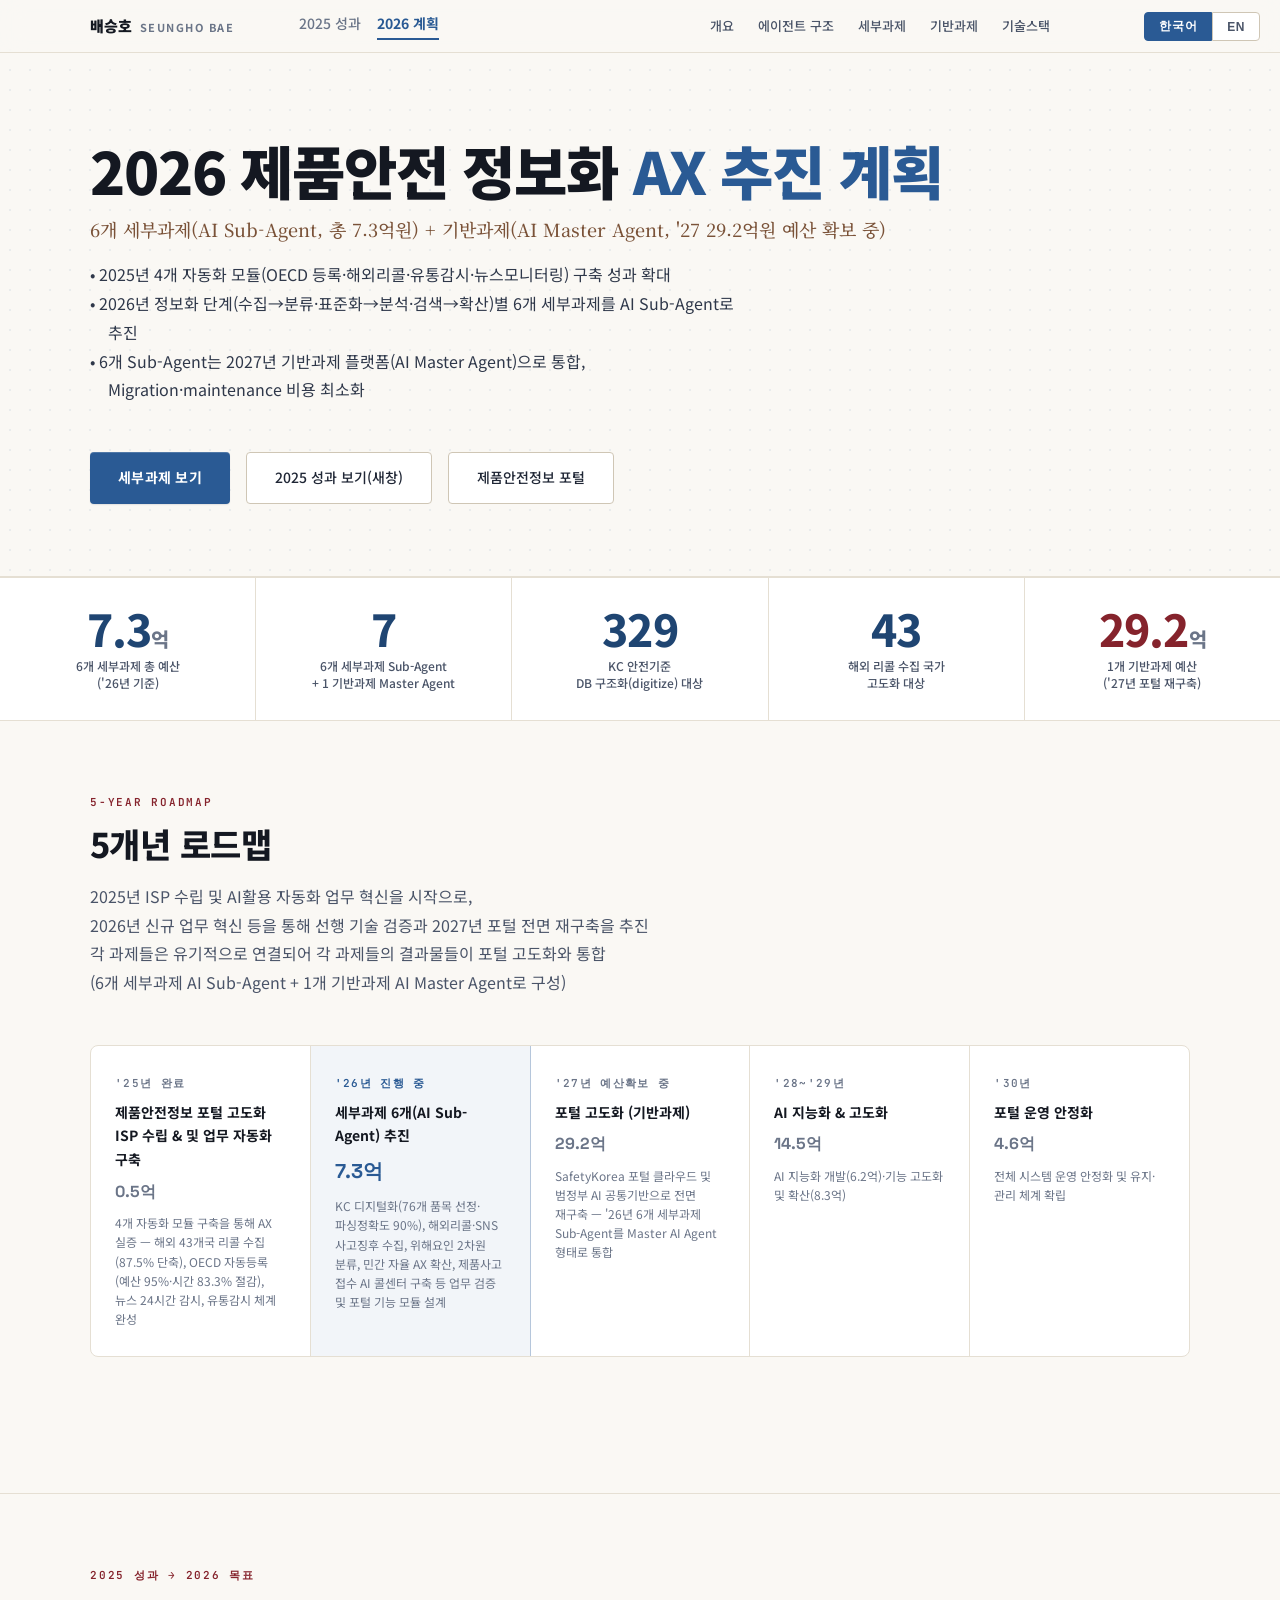
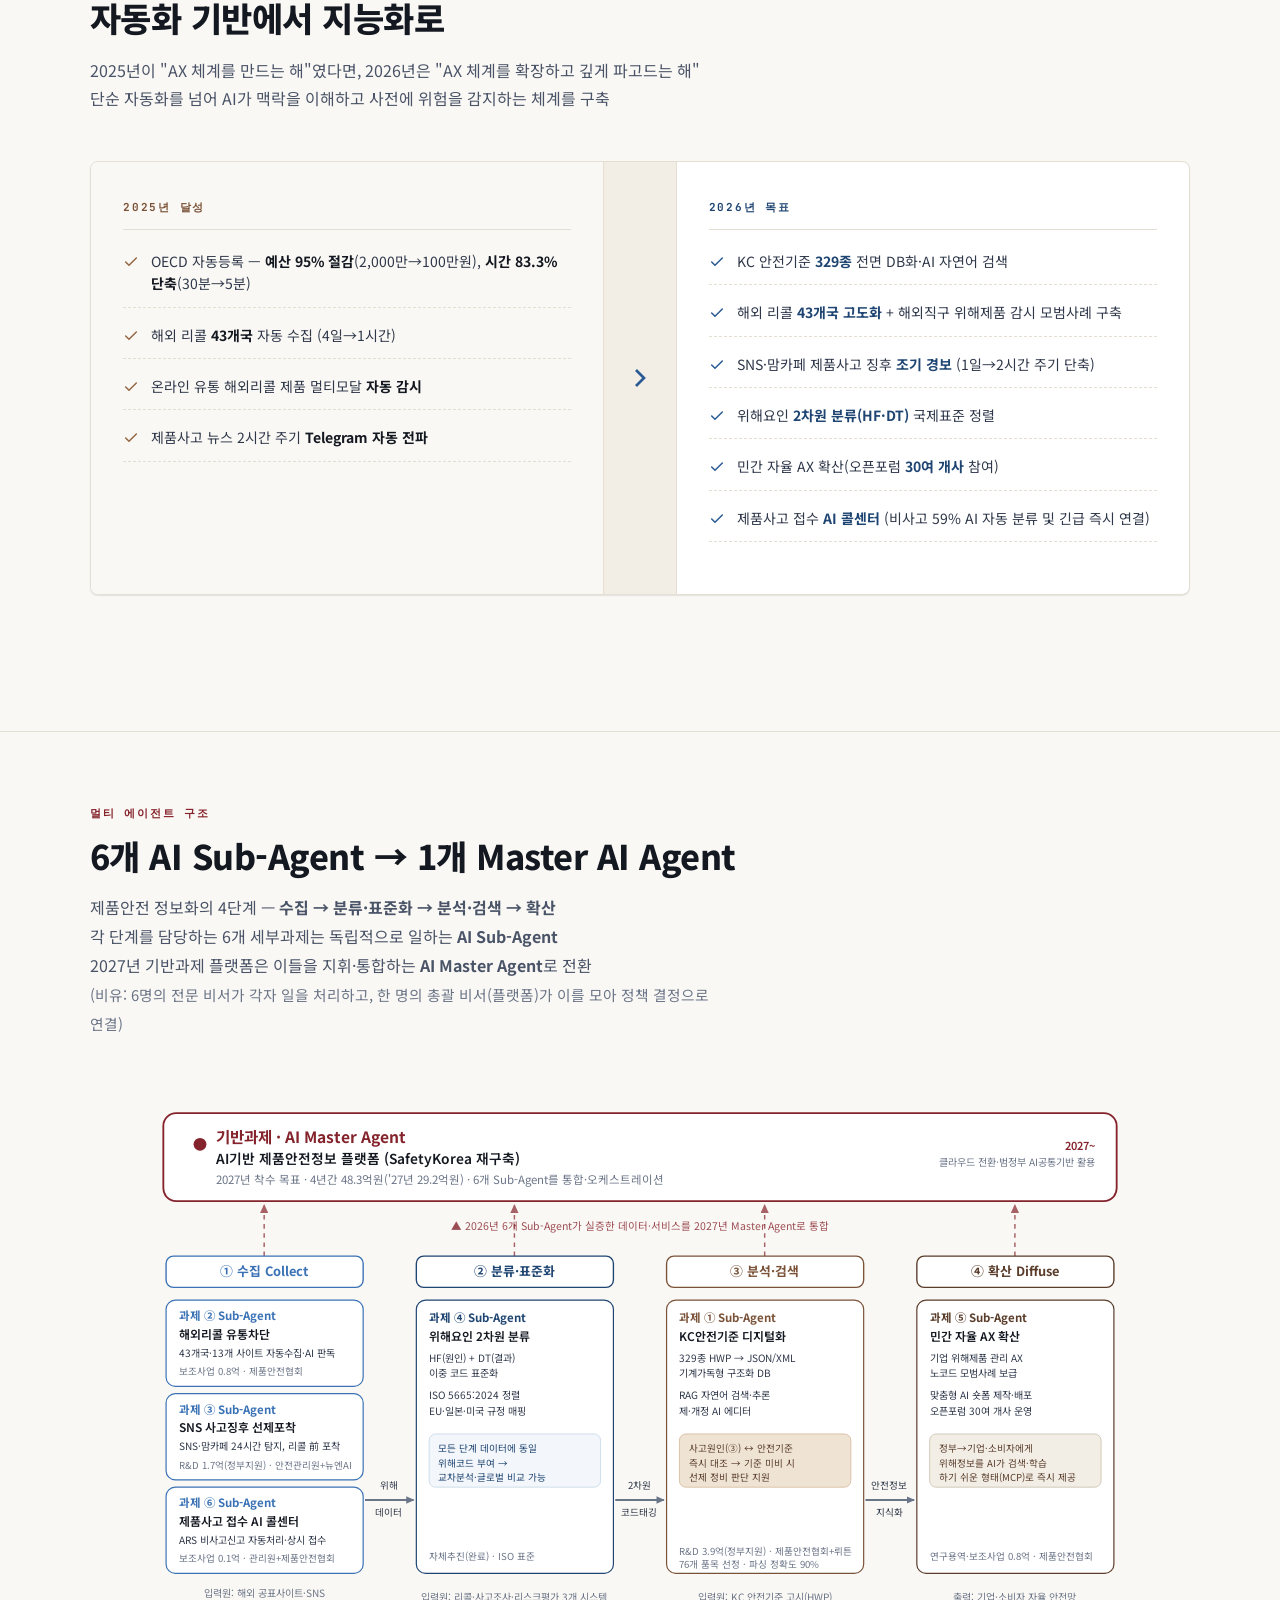
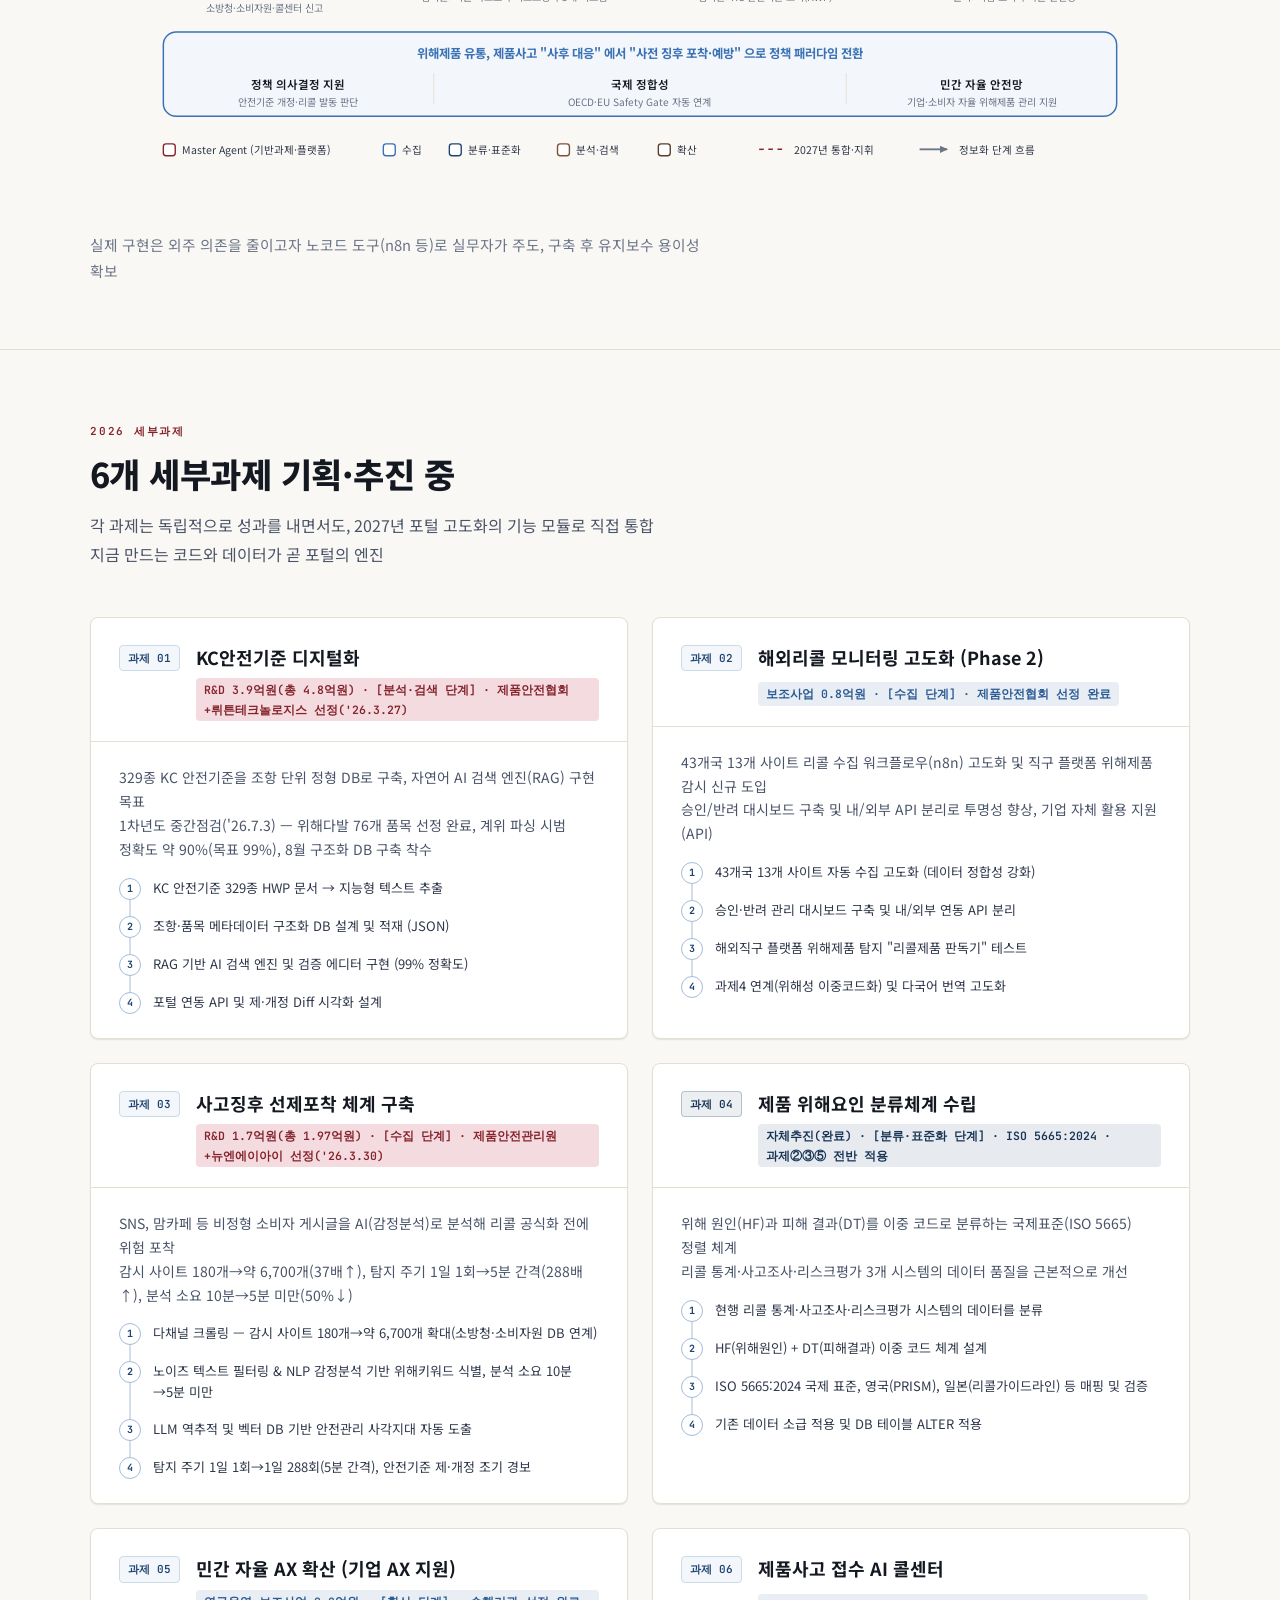
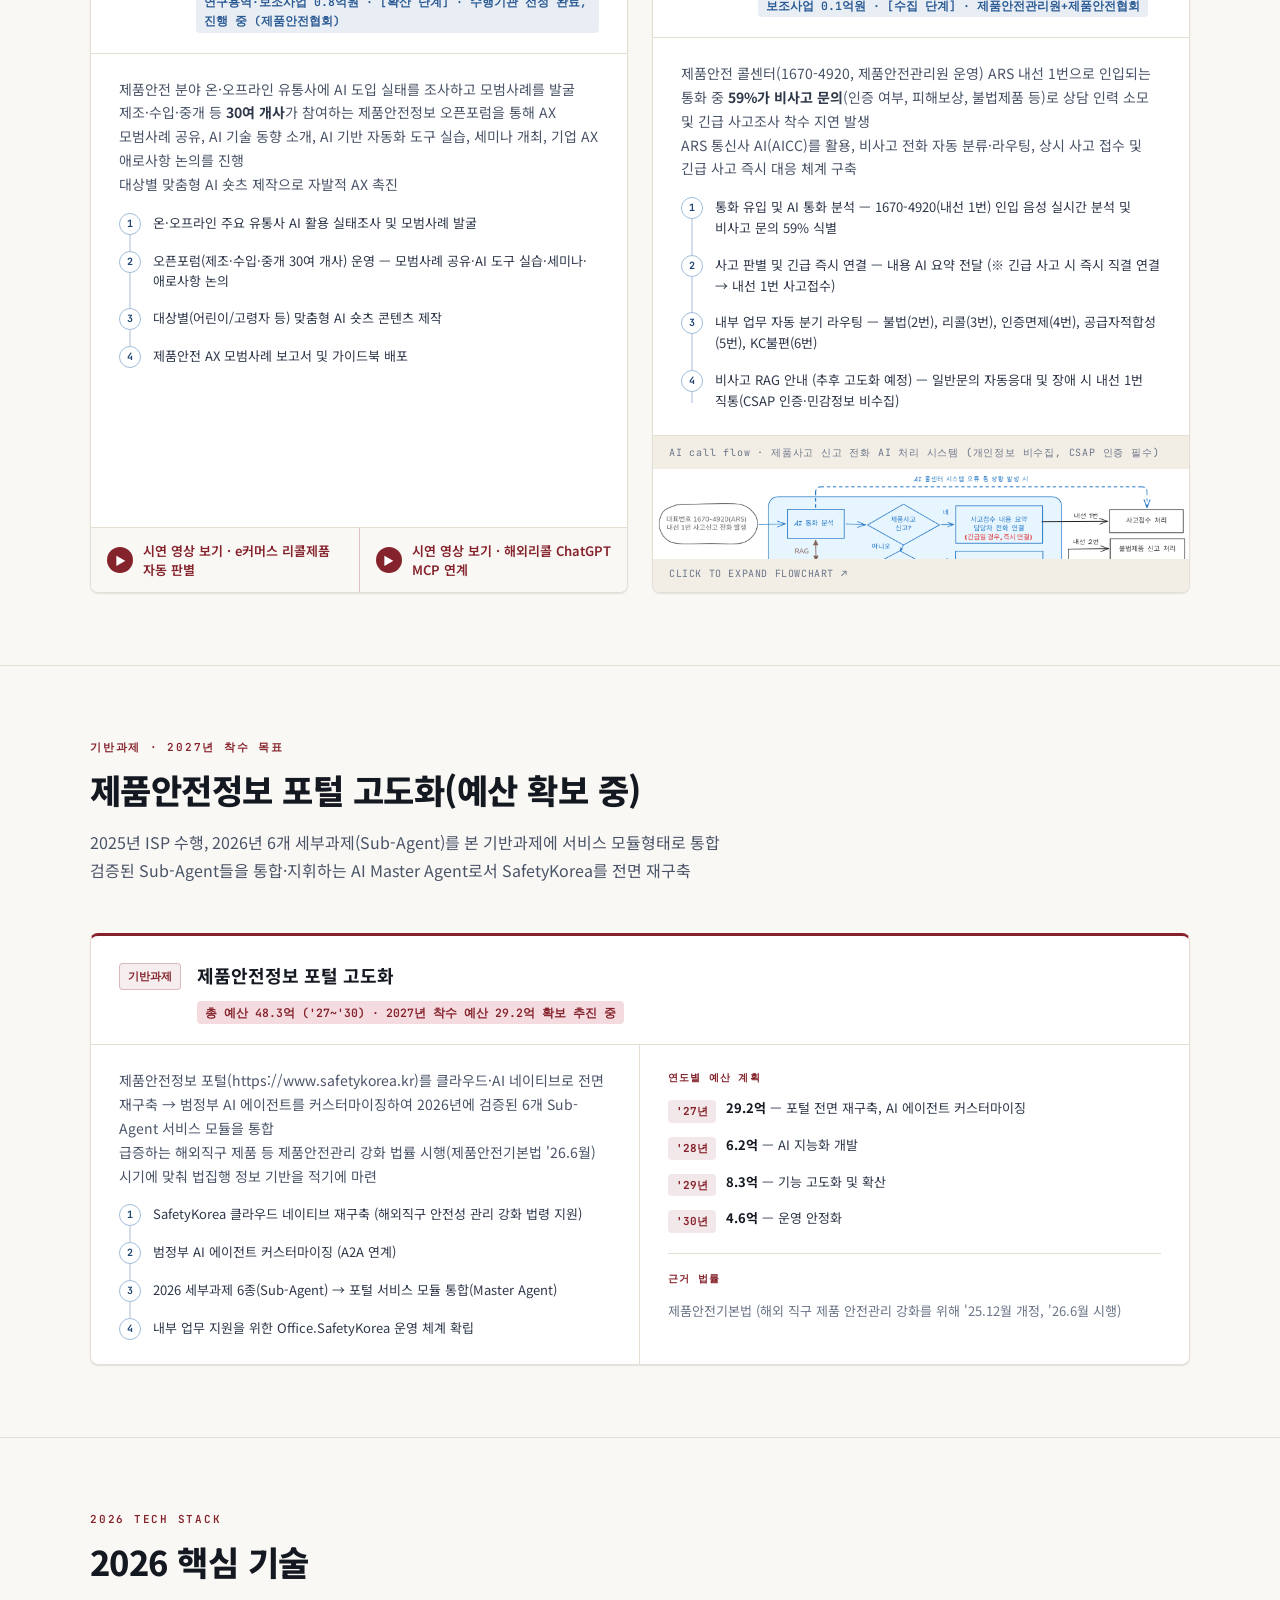
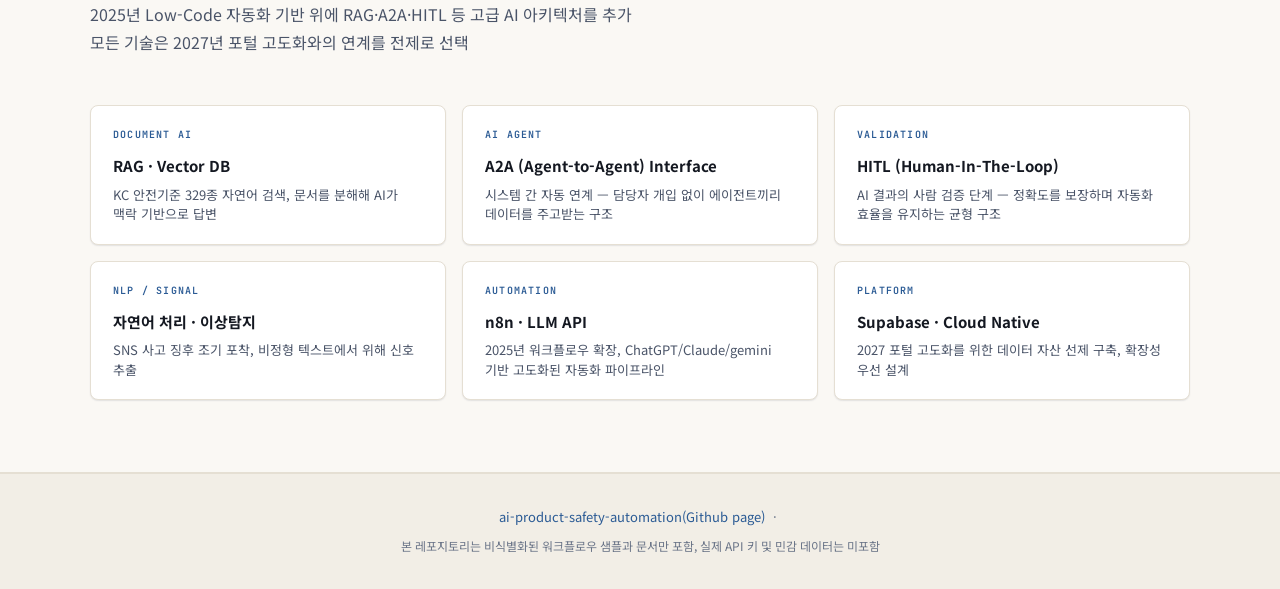
==== commit 4b2472d6: "디자인 변경" ====
--- a/docs/2026.html
+++ b/docs/2026.html
@@ -10,24 +10,26 @@
   <link
     href="https://fonts.googleapis.com/css2?family=Noto+Sans+KR:wght@300;400;500;700;900&family=Space+Grotesk:wght@300;400;500;600;700&family=JetBrains+Mono:wght@400;500&display=swap"
     rel="stylesheet">
+  <link rel="stylesheet" href="assets/colors_and_type.css">
   <style>
     :root {
-      --navy: #07111F;
-      --navy2: #0D1C2E;
-      --navy3: #122236;
-      --card: #0F1E30;
-      --teal: #00CFA8;
-      --teal2: #00A888;
-      --gold: #FFB400;
-      --gold2: #E09E00;
-      --orange: #FF6B35;
-      --blue: #3A9BD5;
-      --purple: #8B5CF6;
-      --text: #D8E4EE;
-      --muted: #6B8FAD;
-      --border: #1A3048;
-      --white: #F0F6FC;
-    }
+    /* legacy names → design-system roles (kept so existing rules/inline styles still resolve) */
+    --navy:   var(--paper-50);
+    --navy2:  var(--paper-100);
+    --navy3:  var(--paper-100);
+    --card:   var(--paper-0);
+    --teal:   var(--navy-600);
+    --teal2:  var(--navy-700);
+    --gold:   var(--oxblood-700);
+    --gold2:  var(--oxblood-800);
+    --orange: var(--clay-700);
+    --blue:   var(--navy-500);
+    --purple: var(--navy-800);
+    --text:   var(--ink-700);
+    --muted:  var(--ink-500);
+    --border: var(--paper-200);
+    --white:  var(--ink-900);
+  }
 
     * {
       margin: 0;
@@ -97,7 +99,7 @@
       left: 0;
       right: 0;
       z-index: 100;
-      background: rgba(7, 17, 31, 0.92);
+      background: rgba(16,38,63,0.88);
       backdrop-filter: blur(12px);
       border-bottom: 1px solid var(--border);
       padding: 14px 40px;
@@ -153,7 +155,7 @@
       width: 700px;
       height: 700px;
       border-radius: 50%;
-      background: radial-gradient(circle, rgba(0, 207, 168, 0.07) 0%, transparent 70%);
+      background: radial-gradient(circle, rgba(42,90,148, 0.07) 0%, transparent 70%);
       pointer-events: none;
     }
 
@@ -165,7 +167,7 @@
       width: 500px;
       height: 500px;
       border-radius: 50%;
-      background: radial-gradient(circle, rgba(139, 92, 246, 0.05) 0%, transparent 70%);
+      background: radial-gradient(circle, rgba(23,52,86, 0.05) 0%, transparent 70%);
       pointer-events: none;
     }
 
@@ -173,8 +175,8 @@
       display: inline-flex;
       align-items: center;
       gap: 10px;
-      background: linear-gradient(135deg, rgba(0, 207, 168, 0.12), rgba(0, 207, 168, 0.05));
-      border: 1px solid rgba(0, 207, 168, 0.35);
+      background: rgba(42,90,148, 0.12);
+      border: 1px solid rgba(42,90,148, 0.35);
       border-radius: 100px;
       padding: 8px 20px;
       margin-bottom: 32px;
@@ -262,7 +264,7 @@
       background: var(--teal);
       color: var(--navy);
       padding: 13px 28px;
-      border-radius: 6px;
+      border-radius: 4px;
       font-weight: 700;
       font-size: 14px;
       text-decoration: none;
@@ -282,7 +284,7 @@
       border: 1.5px solid var(--border);
       color: var(--text);
       padding: 13px 28px;
-      border-radius: 6px;
+      border-radius: 4px;
       font-weight: 500;
       font-size: 14px;
       text-decoration: none;
@@ -403,7 +405,7 @@
       margin-bottom: 64px;
       background: var(--card);
       border: 1px solid var(--border);
-      border-radius: 12px;
+      border-radius: 8px;
       overflow: hidden;
     }
 
@@ -424,8 +426,8 @@
     }
 
     .rm-step.active {
-      background: rgba(0, 207, 168, 0.06);
-      border-color: rgba(0, 207, 168, 0.3);
+      background: rgba(42,90,148, 0.06);
+      border-color: rgba(42,90,148, 0.3);
     }
 
     .rm-year {
@@ -476,7 +478,7 @@
       margin-bottom: 64px;
       background: var(--card);
       border: 1px solid var(--border);
-      border-radius: 12px;
+      border-radius: 8px;
       overflow: hidden;
     }
 
@@ -550,7 +552,7 @@
     .module-card {
       background: var(--card);
       border: 1px solid var(--border);
-      border-radius: 12px;
+      border-radius: 8px;
       overflow: hidden;
       transition: border-color 0.2s, transform 0.2s;
     }
@@ -562,8 +564,8 @@
 
     .module-card.base-task {
       grid-column: 1 / -1;
-      border-color: rgba(255, 180, 0, 0.3);
-      background: linear-gradient(135deg, rgba(255, 180, 0, 0.04), var(--card));
+      border-color: rgba(133,35,44, 0.3);
+      background: rgba(133,35,44, 0.04);
     }
 
     .module-card.base-task:hover {
@@ -583,8 +585,8 @@
       font-size: 11px;
       font-weight: 600;
       color: var(--teal);
-      background: rgba(0, 207, 168, 0.08);
-      border: 1px solid rgba(0, 207, 168, 0.2);
+      background: rgba(42,90,148, 0.08);
+      border: 1px solid rgba(42,90,148, 0.2);
       border-radius: 4px;
       padding: 3px 8px;
       white-space: nowrap;
@@ -593,14 +595,14 @@
 
     .module-num.gold-num {
       color: var(--gold);
-      background: rgba(255, 180, 0, 0.08);
-      border-color: rgba(255, 180, 0, 0.25);
+      background: rgba(133,35,44, 0.08);
+      border-color: rgba(133,35,44, 0.25);
     }
 
     .module-num.internal {
       color: var(--purple);
-      background: rgba(139, 92, 246, 0.08);
-      border-color: rgba(139, 92, 246, 0.25);
+      background: rgba(23,52,86, 0.08);
+      border-color: rgba(23,52,86, 0.25);
     }
 
     .module-title {
@@ -615,19 +617,19 @@
       font-size: 12px;
       font-weight: 600;
       color: var(--gold);
-      background: rgba(255, 180, 0, 0.1);
+      background: rgba(133,35,44, 0.1);
       border-radius: 4px;
       padding: 2px 8px;
     }
 
     .module-impact.teal {
       color: var(--teal);
-      background: rgba(0, 207, 168, 0.1);
+      background: rgba(42,90,148, 0.1);
     }
 
     .module-impact.purple {
       color: var(--purple);
-      background: rgba(139, 92, 246, 0.1);
+      background: rgba(23,52,86, 0.1);
     }
 
     .module-body {
@@ -697,9 +699,9 @@
       gap: 10px;
       width: 100%;
       padding: 13px 16px;
-      background: rgba(255, 180, 0, 0.08);
+      background: rgba(133,35,44, 0.08);
       border: none;
-      border-top: 2px solid rgba(255, 180, 0, 0.35);
+      border-top: 2px solid rgba(133,35,44, 0.35);
       color: var(--gold);
       font-size: 13px;
       font-weight: 600;
@@ -710,7 +712,7 @@
     }
 
     .video-trigger:hover {
-      background: rgba(255, 180, 0, 0.16);
+      background: rgba(133,35,44, 0.16);
       border-top-color: var(--gold);
     }
 
@@ -724,7 +726,7 @@
     }
 
     .video-trigger-row .video-trigger+.video-trigger {
-      border-left: 1px solid rgba(255, 180, 0, 0.25);
+      border-left: 1px solid rgba(133,35,44, 0.25);
     }
 
     .video-trigger .play-icon {
@@ -745,7 +747,7 @@
       position: fixed;
       inset: 0;
       z-index: 2000;
-      background: rgba(7, 17, 31, 0.92);
+      background: rgba(16,38,63,0.88);
       backdrop-filter: blur(4px);
       align-items: center;
       justify-content: center;
@@ -795,7 +797,7 @@
       right: 0;
       background: none;
       border: 1px solid var(--border);
-      border-radius: 6px;
+      border-radius: 4px;
       color: var(--text);
       font-size: 20px;
       line-height: 1;
@@ -825,7 +827,7 @@
       bottom: 8px;
       left: 10px;
       width: 2px;
-      background: rgba(0, 207, 168, 0.2);
+      background: rgba(42,90,148, 0.2);
     }
 
     .step {
@@ -844,7 +846,7 @@
       border-radius: 50%;
       flex-shrink: 0;
       background: var(--card);
-      border: 2px solid rgba(0, 207, 168, 0.5);
+      border: 2px solid rgba(42,90,148, 0.5);
       display: flex;
       align-items: center;
       justify-content: center;
@@ -858,11 +860,11 @@
     }
 
     .module-card.internal-task .process-steps::before {
-      background: rgba(139, 92, 246, 0.2);
+      background: rgba(23,52,86, 0.2);
     }
 
     .module-card.internal-task .step-num {
-      border-color: rgba(139, 92, 246, 0.5);
+      border-color: rgba(23,52,86, 0.5);
       color: var(--purple);
     }
 
@@ -903,7 +905,7 @@
       font-size: 11px;
       font-weight: 700;
       color: var(--gold);
-      background: rgba(255, 180, 0, 0.1);
+      background: rgba(133,35,44, 0.1);
       border-radius: 4px;
       padding: 2px 8px;
       white-space: nowrap;
@@ -926,7 +928,7 @@
     .stack-card {
       background: var(--card);
       border: 1px solid var(--border);
-      border-radius: 10px;
+      border-radius: 8px;
       padding: 20px 22px;
     }
 
@@ -1060,7 +1062,165 @@
         padding: 24px 20px;
       }
     }
-  </style>
+  
+  /* ================================================================
+     Design-system layer (Seungho Bae — Career Design System)
+     ================================================================ */
+  body { font-family: var(--font-sans); background: var(--bg); color: var(--fg-2); line-height: 1.7; }
+  ::selection { background: var(--navy-100); }
+  a:focus-visible, button:focus-visible { outline: 2px solid var(--navy-500); outline-offset: 2px; }
+
+  /* still, like a printed page: no entrance / pulse animation */
+  *, *::before, *::after { animation: none !important; }
+  .reveal, .reveal.visible { opacity: 1; transform: none; transition: none; }
+  html { scroll-behavior: auto; }
+
+  /* 1100px document column */
+  section { padding: 72px max(24px, calc((100% - 1100px) / 2)); }
+  .hero { min-height: auto; padding: 136px max(24px, calc((100% - 1100px) / 2)) 72px;
+          background: var(--paper-50);
+          background-image: radial-gradient(rgba(42,90,148,.08) 1px, transparent 1px);
+          background-size: 20px 20px; border-bottom: 1px solid var(--border-1); }
+  .hero::before, .hero::after { display: none; }
+  footer { padding: 32px max(24px, calc((100% - 1100px) / 2)); background: var(--paper-100); }
+
+  /* masthead */
+  nav { background: rgba(250,248,244,.85); backdrop-filter: blur(12px); -webkit-backdrop-filter: blur(12px);
+        border-bottom: 1px solid var(--border-1); padding: 12px max(24px, calc((100% - 1100px) / 2)); }
+  .nav-logo { font-family: var(--font-sans); color: var(--ink-900); font-size: 15px; font-weight: 900;
+              letter-spacing: -.01em; display: inline-flex; align-items: baseline; gap: 8px; }
+  .nav-logo .wm-en { font-size: 11px; font-weight: 700; letter-spacing: .14em; color: var(--ink-500); }
+  .nav-links { margin-right: 140px; }
+  .nav-links a { color: var(--ink-600); transition: color var(--motion-fast) var(--ease); }
+  .nav-links a:hover { color: var(--oxblood-700); }
+  .lang-bar { padding: 12px 20px; }
+  .lang-btn { background: var(--paper-0); color: var(--ink-600); border-color: var(--border-2);
+              transition: all var(--motion-fast) var(--ease); }
+  .lang-btn.active { background: var(--navy-600); border-color: var(--navy-600); color: var(--paper-0); }
+  .lang-btn:hover:not(.active) { color: var(--ink-900); background: var(--paper-100); }
+
+  /* hero */
+  .award-badge, .plan-badge { background: var(--paper-0); border: 1px solid var(--border-2);
+              border-radius: var(--r-pill); box-shadow: var(--shadow-1); }
+  .award-badge .dot, .plan-badge .dot { box-shadow: none; }
+  .award-badge:not(:has(span)), .plan-badge:not(:has(span)) { display: none; }
+  .award-badge .dot { background: var(--oxblood-700); }
+  .plan-badge .dot { background: var(--navy-600); }
+  .award-badge span { color: var(--oxblood-700); }
+  .plan-badge span { color: var(--navy-700); }
+  .hero h1 { color: var(--ink-900); letter-spacing: -.02em; line-height: 1.2; }
+  .hero h1 em { background: none; -webkit-text-fill-color: currentColor; color: var(--navy-600); }
+  .hero .subtitle { color: var(--clay-700); font-family: var(--font-serif); font-weight: 500; }
+  .hero .desc { color: var(--ink-700); }
+
+  /* buttons */
+  .btn-primary { background: var(--navy-600); color: var(--paper-0); border-radius: var(--r-2);
+                 box-shadow: var(--shadow-inset), var(--shadow-1);
+                 transition: background var(--motion-fast) var(--ease), box-shadow var(--motion-fast) var(--ease); }
+  .btn-primary:hover { background: var(--navy-700); transform: none; box-shadow: var(--shadow-inset), var(--shadow-2); }
+  .btn-primary:active { transform: translateY(1px); box-shadow: var(--shadow-1); }
+  .btn-outline { background: var(--paper-0); border: 1px solid var(--border-2); color: var(--ink-800); border-radius: var(--r-2);
+                 transition: all var(--motion-fast) var(--ease); }
+  .btn-outline:hover { border-color: var(--navy-600); color: var(--navy-700); }
+
+  /* stats strip */
+  .stats-strip { background: var(--border-1); border-color: var(--border-1); }
+  .stat-item { background: var(--paper-0); }
+  .stat-item:hover { background: var(--navy-50); }
+  .stat-num { font-family: var(--font-sans); font-weight: 800; letter-spacing: -.02em; color: var(--navy-700);
+              font-variant-numeric: tabular-nums; }
+  .stat-num.gold { color: var(--oxblood-700); }
+  .stat-label { color: var(--ink-600); }
+
+  /* section heads: oxblood eyebrow → heavy title */
+  .section-tag { color: var(--oxblood-700); font-weight: 600; letter-spacing: .16em; }
+  .section-title { color: var(--ink-900); letter-spacing: -.015em; }
+  .section-desc { color: var(--ink-600); }
+
+  /* cards: white on paper, hairline, navy-tinted resting shadow, no lift */
+  .module-card, .stack-card, .forum-card, .about-card, .before-after,
+  .agent-card, .task-card, .rm-card, .tl-item, .base-card {
+    background: var(--paper-0); border: 1px solid var(--border-1); box-shadow: var(--shadow-1); }
+  .module-card, .stack-card, .forum-card, .agent-card, .task-card {
+    transition: border-color var(--motion-fast) var(--ease), box-shadow var(--motion-base) var(--ease); }
+  .module-card:hover, .stack-card:hover, .forum-card:hover, .agent-card:hover, .task-card:hover {
+    border-color: var(--border-2); box-shadow: var(--shadow-2); transform: none; }
+  .module-card.base-task { background: var(--paper-0); border-color: var(--border-1); border-top: 3px solid var(--oxblood-700); }
+  .module-card.base-task:hover { border-color: var(--border-2); border-top-color: var(--oxblood-700); }
+  .module-header { border-bottom-color: var(--border-1); }
+  .module-num { color: var(--navy-700); background: var(--navy-50); border-color: var(--navy-200); }
+  .module-title, .stack-tech, .forum-name, .about-name { color: var(--ink-900); }
+  .module-impact { color: var(--oxblood-700); background: var(--oxblood-100); font-family: var(--font-mono); font-size: 11.5px; }
+  .module-body p, .stack-desc, .forum-desc { color: var(--ink-600); }
+  .step { color: var(--ink-700); }
+  .step-num { background: var(--paper-0); border: 1px solid var(--navy-300); color: var(--navy-700); }
+  .stack-layer, .forum-members { color: var(--navy-600); }
+  .module-screenshot { background: var(--paper-100); border-top-color: var(--border-1); }
+  .module-screenshot img { opacity: 1; }
+  .screenshot-zoom-hint, .screenshot-label { color: var(--ink-500); }
+
+  /* before → after: metric-table look */
+  .before-after { border-radius: var(--r-3); }
+  .ba-side.before { background: var(--paper-50); border-right-color: var(--border-1); }
+  .ba-label { font-weight: 700; letter-spacing: .16em; padding-bottom: 12px; border-bottom: 1px solid var(--border-1); }
+  .ba-label.before { color: var(--clay-700); }
+  .ba-label.after { color: var(--navy-700); }
+  .ba-arrow { background: var(--paper-100); border-right: 1px solid var(--border-1); }
+  .ba-arrow svg { color: var(--navy-600); }
+  .ba-item { padding-bottom: 12px; border-bottom: 1px dashed var(--border-1); }
+  .ba-item:last-child { border-bottom: 0; }
+  .ba-icon { width: 16px; height: 16px; margin-top: 4px; font-size: 0; }
+  .ba-icon::before { content: ''; display: block; width: 16px; height: 16px; background: currentColor;
+    -webkit-mask: url("data:image/svg+xml,%3Csvg xmlns='http://www.w3.org/2000/svg' viewBox='0 0 24 24' fill='none' stroke='black' stroke-width='2.25' stroke-linecap='round' stroke-linejoin='round'%3E%3Cpolyline points='20 6 9 17 4 12'/%3E%3C/svg%3E") center / 16px no-repeat; mask: url("data:image/svg+xml,%3Csvg xmlns='http://www.w3.org/2000/svg' viewBox='0 0 24 24' fill='none' stroke='black' stroke-width='2.25' stroke-linecap='round' stroke-linejoin='round'%3E%3Cpolyline points='20 6 9 17 4 12'/%3E%3C/svg%3E") center / 16px no-repeat; }
+  .ba-side.before .ba-icon { color: var(--clay-600); }
+  .ba-side:not(.before) .ba-icon { color: var(--navy-600); }
+  .ba-side.before .ba-icon.is-issue::before { -webkit-mask: none; mask: none; height: 2px; width: 10px; margin: 7px 3px; }
+  .ba-text { color: var(--ink-700); }
+  .ba-text strong { color: var(--ink-900); }
+  .ba-side:not(.before) .ba-text strong { color: var(--navy-700); }
+
+  /* video trigger + modals */
+  .video-trigger { background: var(--paper-50); border-top: 1px solid var(--border-1); color: var(--oxblood-700);
+                   transition: background var(--motion-fast) var(--ease); }
+  .video-trigger:hover { background: var(--oxblood-100); border-top-color: var(--oxblood-300); }
+  .video-trigger .play-icon { background: var(--oxblood-700); color: var(--paper-0); }
+  .video-modal-overlay { background: rgba(16,38,63,.88); }
+  .video-modal-box img { background: var(--paper-0); }
+  .video-modal-label { color: var(--paper-200); }
+  .video-modal-close { background: var(--paper-0); border-color: var(--paper-0); color: var(--ink-900); }
+  .video-modal-close:hover { border-color: var(--navy-300); color: var(--navy-700); }
+
+  /* award: oxblood seal, paper surface */
+  .award-section { background: var(--paper-0); border: 1px solid var(--border-1); border-top: 3px solid var(--oxblood-700);
+                   box-shadow: var(--shadow-1); border-radius: var(--r-3); }
+  .award-section h3 { color: var(--ink-900); }
+  .award-section p { color: var(--ink-600); }
+  .award-highlight { color: var(--oxblood-800); background: var(--oxblood-100); border-left-color: var(--oxblood-700);
+                     font-family: var(--font-serif); font-weight: 600; }
+  .award-screenshot { border-color: var(--border-1); }
+  .award-seal { width: 56px; height: 56px; color: var(--oxblood-700); margin-bottom: 16px; display: block; }
+
+  .arch-image-wrap { border-color: var(--border-1); box-shadow: var(--shadow-1); border-radius: var(--r-3); }
+  .about-avatar { background: var(--navy-700); color: var(--paper-0); }
+  .about-title { color: var(--navy-600); }
+  .about-item::before { color: var(--clay-500); }
+
+  footer { color: var(--ink-500); border-top-color: var(--border-1); }
+  footer a { color: var(--navy-600); }
+  footer a:hover { color: var(--oxblood-700); }
+  .divider { border-top-color: var(--border-1); }
+
+  @media (max-width: 900px) {
+    nav { padding: 12px 124px 12px 16px; gap: 12px; }
+    nav > div:not(.nav-links) { margin-left: 0 !important; gap: 12px !important; white-space: nowrap; }
+    .nav-logo .wm-en { display: none; }
+    .lang-bar { padding: 10px 12px; }
+    .hero { padding: 112px 20px 56px; }
+    section { padding: 56px 20px; }
+    footer { padding: 24px 20px; }
+    .ba-side.before { border-right: 0; border-bottom: 1px solid var(--border-1); }
+  }
+</style>
 </head>
 
 <!-- Google tag (gtag.js) -->
@@ -1082,7 +1242,7 @@
 
   <!-- Navigation -->
   <nav>
-    <a href="index.html" class="nav-logo">ai-product-safety-automation</a>
+    <a href="index.html" class="nav-logo" title="ai-product-safety-automation"><span class="wm-ko">배승호</span><span class="wm-en">SEUNGHO BAE</span></a>
     <!-- 연도 이동 탭 -->
     <div style="display:flex;gap:16px;margin-left:32px;">
       <a href="index.html" style="color:var(--muted);font-weight:500;text-decoration:none;font-size:14px;">2025 성과</a>
@@ -1252,21 +1412,21 @@
       <div class="ba-side before">
         <div class="ba-label before" data-kr>2025년 달성</div>
         <div class="ba-label before" data-en>2025 Achievements</div>
-        <div class="ba-item" data-kr><span class="ba-icon">✔</span><span class="ba-text">OECD 자동등록 — <strong>예산 95%
+        <div class="ba-item" data-kr><span class="ba-icon" aria-hidden="true"></span><span class="ba-text">OECD 자동등록 — <strong>예산 95%
               절감</strong>(2,000만→100만원), <strong>시간 83.3% 단축</strong>(30분→5분)</span></div>
-        <div class="ba-item" data-en><span class="ba-icon">✔</span><span class="ba-text">OECD auto-registration —
+        <div class="ba-item" data-en><span class="ba-icon" aria-hidden="true"></span><span class="ba-text">OECD auto-registration —
             <strong>95% budget saved</strong> (₩20M→₩1M), <strong>time 83.3% cut</strong> (30m→5m)</span></div>
-        <div class="ba-item" data-kr><span class="ba-icon">✔</span><span class="ba-text">해외 리콜 <strong>43개국</strong> 자동
+        <div class="ba-item" data-kr><span class="ba-icon" aria-hidden="true"></span><span class="ba-text">해외 리콜 <strong>43개국</strong> 자동
             수집 (4일→1시간)</span></div>
-        <div class="ba-item" data-en><span class="ba-icon">✔</span><span class="ba-text">Overseas recall <strong>43
+        <div class="ba-item" data-en><span class="ba-icon" aria-hidden="true"></span><span class="ba-text">Overseas recall <strong>43
               countries</strong> automated (4 days→1 hour)</span></div>
-        <div class="ba-item" data-kr><span class="ba-icon">✔</span><span class="ba-text">온라인 유통 해외리콜 제품 멀티모달 <strong>자동
+        <div class="ba-item" data-kr><span class="ba-icon" aria-hidden="true"></span><span class="ba-text">온라인 유통 해외리콜 제품 멀티모달 <strong>자동
               감시</strong></span></div>
-        <div class="ba-item" data-en><span class="ba-icon">✔</span><span class="ba-text">AI multimodal
+        <div class="ba-item" data-en><span class="ba-icon" aria-hidden="true"></span><span class="ba-text">AI multimodal
             <strong>marketplace surveillance</strong></span></div>
-        <div class="ba-item" data-kr><span class="ba-icon">✔</span><span class="ba-text">제품사고 뉴스 2시간 주기 <strong>Telegram
+        <div class="ba-item" data-kr><span class="ba-icon" aria-hidden="true"></span><span class="ba-text">제품사고 뉴스 2시간 주기 <strong>Telegram
               자동 전파</strong></span></div>
-        <div class="ba-item" data-en><span class="ba-icon">✔</span><span class="ba-text">Product incident news
+        <div class="ba-item" data-en><span class="ba-icon" aria-hidden="true"></span><span class="ba-text">Product incident news
             <strong>auto-alert</strong> every 2 hours</span></div>
       </div>
       <div class="ba-arrow">
@@ -1336,165 +1496,165 @@
         <defs>
           <marker id="ah" markerWidth="11" markerHeight="11" refX="8" refY="4" orient="auto"
             markerUnits="userSpaceOnUse">
-            <path d="M0,0 L9,4 L0,8 Z" fill="#6B8FAD" />
+            <path d="M0,0 L9,4 L0,8 Z" fill="#6b7588" />
           </marker>
           <marker id="ahg" markerWidth="13" markerHeight="13" refX="9" refY="4.5" orient="auto"
             markerUnits="userSpaceOnUse">
-            <path d="M0,0 L10,4.5 L0,9 Z" fill="#FFB400" />
+            <path d="M0,0 L10,4.5 L0,9 Z" fill="#85232c" />
           </marker>
           <linearGradient id="masterFill" x1="0" y1="0" x2="0" y2="1">
-            <stop offset="0" stop-color="#1C2A18" />
-            <stop offset="1" stop-color="#12200E" />
+            <stop offset="0" stop-color="#ffffff" />
+            <stop offset="1" stop-color="#ffffff" />
           </linearGradient>
         </defs>
 
         <!-- ===== MASTER AGENT (기반과제) ===== -->
-        <rect x="80" y="22" width="1040" height="96" rx="14" fill="url(#masterFill)" stroke="#FFB400"
+        <rect x="80" y="22" width="1040" height="96" rx="14" fill="url(#masterFill)" stroke="#85232c"
           stroke-width="2" />
-        <circle cx="120" cy="56" r="7" fill="#FFB400" />
-        <text x="138" y="55" fill="#FFB400" font-size="17" font-weight="700">기반과제 · AI Master Agent</text>
-        <text x="138" y="78" fill="#F0F6FC" font-size="15" font-weight="600">AI기반 제품안전정보 플랫폼 (SafetyKorea 재구축)</text>
-        <text x="138" y="99" fill="#6B8FAD" font-size="12.5">2027년 착수 목표 · 4년간 48.3억원('27년 29.2억원) · 6개 Sub-Agent를
+        <circle cx="120" cy="56" r="7" fill="#85232c" />
+        <text x="138" y="55" fill="#85232c" font-size="17" font-weight="700">기반과제 · AI Master Agent</text>
+        <text x="138" y="78" fill="#141821" font-size="15" font-weight="600">AI기반 제품안전정보 플랫폼 (SafetyKorea 재구축)</text>
+        <text x="138" y="99" fill="#6b7588" font-size="12.5">2027년 착수 목표 · 4년간 48.3억원('27년 29.2억원) · 6개 Sub-Agent를
           통합·오케스트레이션</text>
-        <text x="1096" y="62" fill="#FFB400" font-size="12" font-weight="600" text-anchor="end">2027~</text>
-        <text x="1096" y="80" fill="#6B8FAD" font-size="11" text-anchor="end">클라우드 전환·범정부 AI공통기반 활용</text>
+        <text x="1096" y="62" fill="#85232c" font-size="12" font-weight="600" text-anchor="end">2027~</text>
+        <text x="1096" y="80" fill="#6b7588" font-size="11" text-anchor="end">클라우드 전환·범정부 AI공통기반 활용</text>
 
         <!-- dashed orchestration arrows from each stage up into master -->
-        <g stroke="#FFB400" stroke-width="1.6" stroke-dasharray="5 5" fill="none" opacity="0.7">
+        <g stroke="#85232c" stroke-width="1.6" stroke-dasharray="5 5" fill="none" opacity="0.7">
           <path d="M190,178 L190,122" marker-end="url(#ahg)" />
           <path d="M463,178 L463,122" marker-end="url(#ahg)" />
           <path d="M736,178 L736,122" marker-end="url(#ahg)" />
           <path d="M1009,178 L1009,122" marker-end="url(#ahg)" />
         </g>
-        <text x="600" y="150" fill="#FFB400" font-size="11.5" text-anchor="middle" opacity="0.8">▲ 2026년 6개 Sub-Agent가
+        <text x="600" y="150" fill="#85232c" font-size="11.5" text-anchor="middle" opacity="0.8">▲ 2026년 6개 Sub-Agent가
           실증한 데이터·서비스를 2027년 Master Agent로 통합</text>
 
         <!-- ===== STAGE HEADER BAND ===== -->
         <!-- Stage 1 수집 -->
-        <rect x="83" y="178" width="215" height="34" rx="8" fill="#0F1E30" stroke="#00CFA8" stroke-width="1.5" />
-        <text x="190" y="200" fill="#00CFA8" font-size="14" font-weight="700" text-anchor="middle">① 수집 Collect</text>
+        <rect x="83" y="178" width="215" height="34" rx="8" fill="#ffffff" stroke="#3a72b5" stroke-width="1.5" />
+        <text x="190" y="200" fill="#3a72b5" font-size="14" font-weight="700" text-anchor="middle">① 수집 Collect</text>
         <!-- Stage 2 분류·표준화 -->
-        <rect x="356" y="178" width="215" height="34" rx="8" fill="#0F1E30" stroke="#8B5CF6" stroke-width="1.5" />
-        <text x="463" y="200" fill="#8B5CF6" font-size="14" font-weight="700" text-anchor="middle">② 분류·표준화</text>
+        <rect x="356" y="178" width="215" height="34" rx="8" fill="#ffffff" stroke="#1f4572" stroke-width="1.5" />
+        <text x="463" y="200" fill="#1f4572" font-size="14" font-weight="700" text-anchor="middle">② 분류·표준화</text>
         <!-- Stage 3 분석·검색 -->
-        <rect x="629" y="178" width="215" height="34" rx="8" fill="#0F1E30" stroke="#3A9BD5" stroke-width="1.5" />
-        <text x="736" y="200" fill="#3A9BD5" font-size="14" font-weight="700" text-anchor="middle">③ 분석·검색</text>
+        <rect x="629" y="178" width="215" height="34" rx="8" fill="#ffffff" stroke="#7a5238" stroke-width="1.5" />
+        <text x="736" y="200" fill="#7a5238" font-size="14" font-weight="700" text-anchor="middle">③ 분석·검색</text>
         <!-- Stage 4 확산 -->
-        <rect x="902" y="178" width="215" height="34" rx="8" fill="#0F1E30" stroke="#FF6B35" stroke-width="1.5" />
-        <text x="1009" y="200" fill="#FF6B35" font-size="14" font-weight="700" text-anchor="middle">④ 확산 Diffuse</text>
+        <rect x="902" y="178" width="215" height="34" rx="8" fill="#ffffff" stroke="#5a3d2b" stroke-width="1.5" />
+        <text x="1009" y="200" fill="#5a3d2b" font-size="14" font-weight="700" text-anchor="middle">④ 확산 Diffuse</text>
 
         <!-- horizontal pipeline arrows between stages -->
-        <g fill="none" stroke="#6B8FAD" stroke-width="2">
+        <g fill="none" stroke="#6b7588" stroke-width="2">
           <path d="M300,444 L353,444" marker-end="url(#ah)" />
           <path d="M573,444 L626,444" marker-end="url(#ah)" />
           <path d="M846,444 L899,444" marker-end="url(#ah)" />
         </g>
-        <text x="326" y="432" fill="#9DB4C9" font-size="10.5" text-anchor="middle">위해</text>
-        <text x="326" y="462" fill="#9DB4C9" font-size="10.5" text-anchor="middle">데이터</text>
-        <text x="599" y="432" fill="#9DB4C9" font-size="10.5" text-anchor="middle">2차원</text>
-        <text x="599" y="462" fill="#9DB4C9" font-size="10.5" text-anchor="middle">코드태깅</text>
-        <text x="872" y="432" fill="#9DB4C9" font-size="10.5" text-anchor="middle">안전정보</text>
-        <text x="872" y="462" fill="#9DB4C9" font-size="10.5" text-anchor="middle">지식화</text>
+        <text x="326" y="432" fill="#2f384a" font-size="10.5" text-anchor="middle">위해</text>
+        <text x="326" y="462" fill="#2f384a" font-size="10.5" text-anchor="middle">데이터</text>
+        <text x="599" y="432" fill="#2f384a" font-size="10.5" text-anchor="middle">2차원</text>
+        <text x="599" y="462" fill="#2f384a" font-size="10.5" text-anchor="middle">코드태깅</text>
+        <text x="872" y="432" fill="#2f384a" font-size="10.5" text-anchor="middle">안전정보</text>
+        <text x="872" y="462" fill="#2f384a" font-size="10.5" text-anchor="middle">지식화</text>
 
         <!-- ===== SUB-AGENT CARDS ===== -->
         <!-- Stage1 수집: 과제2 + 과제3 + 과제6 -->
-        <rect x="83" y="226" width="215" height="94" rx="10" fill="#0F1E30" stroke="#00CFA8" stroke-width="1.3" />
-        <text x="97" y="248" fill="#00CFA8" font-size="12.5" font-weight="700">과제 ② Sub-Agent</text>
-        <text x="97" y="268" fill="#F0F6FC" font-size="13" font-weight="600">해외리콜 유통차단</text>
-        <text x="97" y="288" fill="#9DB4C9" font-size="11">43개국·13개 사이트 자동수집·AI 판독</text>
-        <text x="97" y="308" fill="#6B8FAD" font-size="10.5">보조사업 0.8억 · 제품안전협회</text>
-
-        <rect x="83" y="328" width="215" height="94" rx="10" fill="#0F1E30" stroke="#00CFA8" stroke-width="1.3" />
-        <text x="97" y="350" fill="#00CFA8" font-size="12.5" font-weight="700">과제 ③ Sub-Agent</text>
-        <text x="97" y="370" fill="#F0F6FC" font-size="13" font-weight="600">SNS 사고징후 선제포착</text>
-        <text x="97" y="390" fill="#9DB4C9" font-size="11">SNS·맘카페 24시간 탐지, 리콜 前 포착</text>
-        <text x="97" y="410" fill="#6B8FAD" font-size="10.5">R&amp;D 1.7억(정부지원) · 안전관리원+뉴엔AI</text>
-
-        <rect x="83" y="430" width="215" height="94" rx="10" fill="#0F1E30" stroke="#00CFA8" stroke-width="1.3" />
-        <text x="97" y="452" fill="#00CFA8" font-size="12.5" font-weight="700">과제 ⑥ Sub-Agent</text>
-        <text x="97" y="472" fill="#F0F6FC" font-size="13" font-weight="600">제품사고 접수 AI 콜센터</text>
-        <text x="97" y="492" fill="#9DB4C9" font-size="11">ARS 비사고신고 자동처리·상시 접수</text>
-        <text x="97" y="512" fill="#6B8FAD" font-size="10.5">보조사업 0.1억 · 관리원+제품안전협회</text>
+        <rect x="83" y="226" width="215" height="94" rx="10" fill="#ffffff" stroke="#3a72b5" stroke-width="1.3" />
+        <text x="97" y="248" fill="#3a72b5" font-size="12.5" font-weight="700">과제 ② Sub-Agent</text>
+        <text x="97" y="268" fill="#141821" font-size="13" font-weight="600">해외리콜 유통차단</text>
+        <text x="97" y="288" fill="#2f384a" font-size="11">43개국·13개 사이트 자동수집·AI 판독</text>
+        <text x="97" y="308" fill="#6b7588" font-size="10.5">보조사업 0.8억 · 제품안전협회</text>
+
+        <rect x="83" y="328" width="215" height="94" rx="10" fill="#ffffff" stroke="#3a72b5" stroke-width="1.3" />
+        <text x="97" y="350" fill="#3a72b5" font-size="12.5" font-weight="700">과제 ③ Sub-Agent</text>
+        <text x="97" y="370" fill="#141821" font-size="13" font-weight="600">SNS 사고징후 선제포착</text>
+        <text x="97" y="390" fill="#2f384a" font-size="11">SNS·맘카페 24시간 탐지, 리콜 前 포착</text>
+        <text x="97" y="410" fill="#6b7588" font-size="10.5">R&amp;D 1.7억(정부지원) · 안전관리원+뉴엔AI</text>
+
+        <rect x="83" y="430" width="215" height="94" rx="10" fill="#ffffff" stroke="#3a72b5" stroke-width="1.3" />
+        <text x="97" y="452" fill="#3a72b5" font-size="12.5" font-weight="700">과제 ⑥ Sub-Agent</text>
+        <text x="97" y="472" fill="#141821" font-size="13" font-weight="600">제품사고 접수 AI 콜센터</text>
+        <text x="97" y="492" fill="#2f384a" font-size="11">ARS 비사고신고 자동처리·상시 접수</text>
+        <text x="97" y="512" fill="#6b7588" font-size="10.5">보조사업 0.1억 · 관리원+제품안전협회</text>
 
         <!-- Stage2 분류·표준화: 과제4 -->
-        <rect x="356" y="226" width="215" height="298" rx="10" fill="#0F1E30" stroke="#8B5CF6" stroke-width="1.3" />
-        <text x="370" y="250" fill="#8B5CF6" font-size="12.5" font-weight="700">과제 ④ Sub-Agent</text>
-        <text x="370" y="271" fill="#F0F6FC" font-size="13" font-weight="600">위해요인 2차원 분류</text>
-        <text x="370" y="293" fill="#9DB4C9" font-size="11">HF(원인) + DT(결과)</text>
-        <text x="370" y="310" fill="#9DB4C9" font-size="11">이중 코드 표준화</text>
-        <text x="370" y="334" fill="#9DB4C9" font-size="11">ISO 5665:2024 정렬</text>
-        <text x="370" y="351" fill="#9DB4C9" font-size="11">EU·일본·미국 규정 매핑</text>
-        <rect x="370" y="372" width="187" height="58" rx="7" fill="#161B2E" stroke="#2A2050" stroke-width="1" />
-        <text x="380" y="392" fill="#B9A8E8" font-size="10.5">모든 단계 데이터에 동일</text>
-        <text x="380" y="408" fill="#B9A8E8" font-size="10.5">위해코드 부여 →</text>
-        <text x="380" y="423" fill="#B9A8E8" font-size="10.5">교차분석·글로벌 비교 가능</text>
-        <text x="370" y="510" fill="#6B8FAD" font-size="10.5">자체추진(완료) · ISO 표준</text>
+        <rect x="356" y="226" width="215" height="298" rx="10" fill="#ffffff" stroke="#1f4572" stroke-width="1.3" />
+        <text x="370" y="250" fill="#1f4572" font-size="12.5" font-weight="700">과제 ④ Sub-Agent</text>
+        <text x="370" y="271" fill="#141821" font-size="13" font-weight="600">위해요인 2차원 분류</text>
+        <text x="370" y="293" fill="#2f384a" font-size="11">HF(원인) + DT(결과)</text>
+        <text x="370" y="310" fill="#2f384a" font-size="11">이중 코드 표준화</text>
+        <text x="370" y="334" fill="#2f384a" font-size="11">ISO 5665:2024 정렬</text>
+        <text x="370" y="351" fill="#2f384a" font-size="11">EU·일본·미국 규정 매핑</text>
+        <rect x="370" y="372" width="187" height="58" rx="7" fill="#f3f6fa" stroke="#ccdbe8" stroke-width="1" />
+        <text x="380" y="392" fill="#1f4572" font-size="10.5">모든 단계 데이터에 동일</text>
+        <text x="380" y="408" fill="#1f4572" font-size="10.5">위해코드 부여 →</text>
+        <text x="380" y="423" fill="#1f4572" font-size="10.5">교차분석·글로벌 비교 가능</text>
+        <text x="370" y="510" fill="#6b7588" font-size="10.5">자체추진(완료) · ISO 표준</text>
 
         <!-- Stage3 분석·검색: 과제1 -->
-        <rect x="629" y="226" width="215" height="298" rx="10" fill="#0F1E30" stroke="#3A9BD5" stroke-width="1.3" />
-        <text x="643" y="250" fill="#3A9BD5" font-size="12.5" font-weight="700">과제 ① Sub-Agent</text>
-        <text x="643" y="271" fill="#F0F6FC" font-size="13" font-weight="600">KC안전기준 디지털화</text>
-        <text x="643" y="293" fill="#9DB4C9" font-size="11">329종 HWP → JSON/XML</text>
-        <text x="643" y="310" fill="#9DB4C9" font-size="11">기계가독형 구조화 DB</text>
-        <text x="643" y="334" fill="#9DB4C9" font-size="11">RAG 자연어 검색·추론</text>
-        <text x="643" y="351" fill="#9DB4C9" font-size="11">제·개정 AI 에디터</text>
-        <rect x="643" y="372" width="187" height="58" rx="7" fill="#13202C" stroke="#1E3A4A" stroke-width="1" />
-        <text x="653" y="392" fill="#9FD0EC" font-size="10.5">사고원인(③) ↔ 안전기준</text>
-        <text x="653" y="408" fill="#9FD0EC" font-size="10.5">즉시 대조 → 기준 미비 시</text>
-        <text x="653" y="423" fill="#9FD0EC" font-size="10.5">선제 정비 판단 지원</text>
-        <text x="643" y="504" fill="#6B8FAD" font-size="10.5">R&amp;D 3.9억(정부지원) · 제품안전협회+뤼튼</text>
-        <text x="643" y="518" fill="#6B8FAD" font-size="10.5">76개 품목 선정 · 파싱 정확도 90%</text>
+        <rect x="629" y="226" width="215" height="298" rx="10" fill="#ffffff" stroke="#7a5238" stroke-width="1.3" />
+        <text x="643" y="250" fill="#7a5238" font-size="12.5" font-weight="700">과제 ① Sub-Agent</text>
+        <text x="643" y="271" fill="#141821" font-size="13" font-weight="600">KC안전기준 디지털화</text>
+        <text x="643" y="293" fill="#2f384a" font-size="11">329종 HWP → JSON/XML</text>
+        <text x="643" y="310" fill="#2f384a" font-size="11">기계가독형 구조화 DB</text>
+        <text x="643" y="334" fill="#2f384a" font-size="11">RAG 자연어 검색·추론</text>
+        <text x="643" y="351" fill="#2f384a" font-size="11">제·개정 AI 에디터</text>
+        <rect x="643" y="372" width="187" height="58" rx="7" fill="#efe4d4" stroke="#d9bfa3" stroke-width="1" />
+        <text x="653" y="392" fill="#5a3d2b" font-size="10.5">사고원인(③) ↔ 안전기준</text>
+        <text x="653" y="408" fill="#5a3d2b" font-size="10.5">즉시 대조 → 기준 미비 시</text>
+        <text x="653" y="423" fill="#5a3d2b" font-size="10.5">선제 정비 판단 지원</text>
+        <text x="643" y="504" fill="#6b7588" font-size="10.5">R&amp;D 3.9억(정부지원) · 제품안전협회+뤼튼</text>
+        <text x="643" y="518" fill="#6b7588" font-size="10.5">76개 품목 선정 · 파싱 정확도 90%</text>
 
         <!-- Stage4 확산: 과제5 -->
-        <rect x="902" y="226" width="215" height="298" rx="10" fill="#0F1E30" stroke="#FF6B35" stroke-width="1.3" />
-        <text x="916" y="250" fill="#FF6B35" font-size="12.5" font-weight="700">과제 ⑤ Sub-Agent</text>
-        <text x="916" y="271" fill="#F0F6FC" font-size="13" font-weight="600">민간 자율 AX 확산</text>
-        <text x="916" y="293" fill="#9DB4C9" font-size="11">기업 위해제품 관리 AX</text>
-        <text x="916" y="310" fill="#9DB4C9" font-size="11">노코드 모범사례 보급</text>
-        <text x="916" y="334" fill="#9DB4C9" font-size="11">맞춤형 AI 숏폼 제작·배포</text>
-        <text x="916" y="351" fill="#9DB4C9" font-size="11">오픈포럼 30여 개사 운영</text>
-        <rect x="916" y="372" width="187" height="58" rx="7" fill="#2A1A12" stroke="#4A2A1E" stroke-width="1" />
-        <text x="926" y="392" fill="#F0B79A" font-size="10.5">정부→기업·소비자에게</text>
-        <text x="926" y="408" fill="#F0B79A" font-size="10.5">위해정보를 AI가 검색·학습</text>
-        <text x="926" y="423" fill="#F0B79A" font-size="10.5">하기 쉬운 형태(MCP)로 즉시 제공</text>
-        <text x="916" y="510" fill="#6B8FAD" font-size="10.5">연구용역·보조사업 0.8억 · 제품안전협회</text>
+        <rect x="902" y="226" width="215" height="298" rx="10" fill="#ffffff" stroke="#5a3d2b" stroke-width="1.3" />
+        <text x="916" y="250" fill="#5a3d2b" font-size="12.5" font-weight="700">과제 ⑤ Sub-Agent</text>
+        <text x="916" y="271" fill="#141821" font-size="13" font-weight="600">민간 자율 AX 확산</text>
+        <text x="916" y="293" fill="#2f384a" font-size="11">기업 위해제품 관리 AX</text>
+        <text x="916" y="310" fill="#2f384a" font-size="11">노코드 모범사례 보급</text>
+        <text x="916" y="334" fill="#2f384a" font-size="11">맞춤형 AI 숏폼 제작·배포</text>
+        <text x="916" y="351" fill="#2f384a" font-size="11">오픈포럼 30여 개사 운영</text>
+        <rect x="916" y="372" width="187" height="58" rx="7" fill="#f2eee6" stroke="#cfc6b5" stroke-width="1" />
+        <text x="926" y="392" fill="#5a3d2b" font-size="10.5">정부→기업·소비자에게</text>
+        <text x="926" y="408" fill="#5a3d2b" font-size="10.5">위해정보를 AI가 검색·학습</text>
+        <text x="926" y="423" fill="#5a3d2b" font-size="10.5">하기 쉬운 형태(MCP)로 즉시 제공</text>
+        <text x="916" y="510" fill="#6b7588" font-size="10.5">연구용역·보조사업 0.8억 · 제품안전협회</text>
 
         <!-- input sources row -->
-        <text x="190" y="550" fill="#6B8FAD" font-size="11" text-anchor="middle">입력원: 해외 공표사이트·SNS</text>
-        <text x="190" y="566" fill="#6B8FAD" font-size="11" text-anchor="middle">소방청·소비자원·콜센터 신고</text>
-        <text x="463" y="554" fill="#6B8FAD" font-size="11" text-anchor="middle">입력원: 리콜·사고조사·리스크평가 3개 시스템</text>
-        <text x="736" y="554" fill="#6B8FAD" font-size="11" text-anchor="middle">입력원: KC 안전기준 고시(HWP)</text>
-        <text x="1009" y="554" fill="#6B8FAD" font-size="11" text-anchor="middle">출력: 기업·소비자 자율 안전망</text>
+        <text x="190" y="550" fill="#6b7588" font-size="11" text-anchor="middle">입력원: 해외 공표사이트·SNS</text>
+        <text x="190" y="566" fill="#6b7588" font-size="11" text-anchor="middle">소방청·소비자원·콜센터 신고</text>
+        <text x="463" y="554" fill="#6b7588" font-size="11" text-anchor="middle">입력원: 리콜·사고조사·리스크평가 3개 시스템</text>
+        <text x="736" y="554" fill="#6b7588" font-size="11" text-anchor="middle">입력원: KC 안전기준 고시(HWP)</text>
+        <text x="1009" y="554" fill="#6b7588" font-size="11" text-anchor="middle">출력: 기업·소비자 자율 안전망</text>
 
         <!-- ===== OUTCOME BAR ===== -->
-        <rect x="80" y="588" width="1040" height="92" rx="14" fill="#0C1A14" stroke="#00CFA8" stroke-width="1.6" />
-        <text x="600" y="616" fill="#00CFA8" font-size="13.5" font-weight="700" text-anchor="middle">위해제품 유통, 제품사고 "사후
+        <rect x="80" y="588" width="1040" height="92" rx="14" fill="#f3f6fa" stroke="#3a72b5" stroke-width="1.6" />
+        <text x="600" y="616" fill="#3a72b5" font-size="13.5" font-weight="700" text-anchor="middle">위해제품 유통, 제품사고 "사후
           대응" 에서 "사전 징후 포착·예방" 으로 정책 패러다임 전환</text>
-        <line x1="375" y1="633" x2="375" y2="666" stroke="#1A3048" />
-        <line x1="825" y1="633" x2="825" y2="666" stroke="#1A3048" />
-        <text x="227" y="650" fill="#F0F6FC" font-size="12.5" font-weight="600" text-anchor="middle">정책 의사결정 지원</text>
-        <text x="227" y="669" fill="#6B8FAD" font-size="11" text-anchor="middle">안전기준 개정·리콜 발동 판단</text>
-        <text x="600" y="650" fill="#F0F6FC" font-size="12.5" font-weight="600" text-anchor="middle">국제 정합성</text>
-        <text x="600" y="669" fill="#6B8FAD" font-size="11" text-anchor="middle">OECD·EU Safety Gate 자동 연계</text>
-        <text x="973" y="650" fill="#F0F6FC" font-size="12.5" font-weight="600" text-anchor="middle">민간 자율 안전망</text>
-        <text x="973" y="669" fill="#6B8FAD" font-size="11" text-anchor="middle">기업·소비자 자율 위해제품 관리 지원</text>
+        <line x1="375" y1="633" x2="375" y2="666" stroke="#e5dfd3" />
+        <line x1="825" y1="633" x2="825" y2="666" stroke="#e5dfd3" />
+        <text x="227" y="650" fill="#141821" font-size="12.5" font-weight="600" text-anchor="middle">정책 의사결정 지원</text>
+        <text x="227" y="669" fill="#6b7588" font-size="11" text-anchor="middle">안전기준 개정·리콜 발동 판단</text>
+        <text x="600" y="650" fill="#141821" font-size="12.5" font-weight="600" text-anchor="middle">국제 정합성</text>
+        <text x="600" y="669" fill="#6b7588" font-size="11" text-anchor="middle">OECD·EU Safety Gate 자동 연계</text>
+        <text x="973" y="650" fill="#141821" font-size="12.5" font-weight="600" text-anchor="middle">민간 자율 안전망</text>
+        <text x="973" y="669" fill="#6b7588" font-size="11" text-anchor="middle">기업·소비자 자율 위해제품 관리 지원</text>
 
         <!-- ===== LEGEND ===== -->
         <g font-size="11.5">
-          <rect x="80" y="710" width="13" height="13" rx="3" fill="#0F1E30" stroke="#FFB400" stroke-width="1.5" />
-          <text x="100" y="721" fill="#9DB4C9">Master Agent (기반과제·플랫폼)</text>
-          <rect x="320" y="710" width="13" height="13" rx="3" fill="#0F1E30" stroke="#00CFA8" stroke-width="1.5" />
-          <text x="340" y="721" fill="#9DB4C9">수집</text>
-          <rect x="392" y="710" width="13" height="13" rx="3" fill="#0F1E30" stroke="#8B5CF6" stroke-width="1.5" />
-          <text x="412" y="721" fill="#9DB4C9">분류·표준화</text>
-          <rect x="510" y="710" width="13" height="13" rx="3" fill="#0F1E30" stroke="#3A9BD5" stroke-width="1.5" />
-          <text x="530" y="721" fill="#9DB4C9">분석·검색</text>
-          <rect x="620" y="710" width="13" height="13" rx="3" fill="#0F1E30" stroke="#FF6B35" stroke-width="1.5" />
-          <text x="640" y="721" fill="#9DB4C9">확산</text>
-          <line x1="730" y1="716" x2="760" y2="716" stroke="#FFB400" stroke-width="1.6" stroke-dasharray="5 5" />
-          <text x="768" y="721" fill="#9DB4C9">2027년 통합·지휘</text>
-          <line x1="905" y1="716" x2="935" y2="716" stroke="#6B8FAD" stroke-width="2" marker-end="url(#ah)" />
-          <text x="948" y="721" fill="#9DB4C9">정보화 단계 흐름</text>
+          <rect x="80" y="710" width="13" height="13" rx="3" fill="#ffffff" stroke="#85232c" stroke-width="1.5" />
+          <text x="100" y="721" fill="#2f384a">Master Agent (기반과제·플랫폼)</text>
+          <rect x="320" y="710" width="13" height="13" rx="3" fill="#ffffff" stroke="#3a72b5" stroke-width="1.5" />
+          <text x="340" y="721" fill="#2f384a">수집</text>
+          <rect x="392" y="710" width="13" height="13" rx="3" fill="#ffffff" stroke="#1f4572" stroke-width="1.5" />
+          <text x="412" y="721" fill="#2f384a">분류·표준화</text>
+          <rect x="510" y="710" width="13" height="13" rx="3" fill="#ffffff" stroke="#7a5238" stroke-width="1.5" />
+          <text x="530" y="721" fill="#2f384a">분석·검색</text>
+          <rect x="620" y="710" width="13" height="13" rx="3" fill="#ffffff" stroke="#5a3d2b" stroke-width="1.5" />
+          <text x="640" y="721" fill="#2f384a">확산</text>
+          <line x1="730" y1="716" x2="760" y2="716" stroke="#85232c" stroke-width="1.6" stroke-dasharray="5 5" />
+          <text x="768" y="721" fill="#2f384a">2027년 통합·지휘</text>
+          <line x1="905" y1="716" x2="935" y2="716" stroke="#6b7588" stroke-width="2" marker-end="url(#ah)" />
+          <text x="948" y="721" fill="#2f384a">정보화 단계 흐름</text>
         </g>
       </svg>
     </div>
--- a/docs/assets/colors_and_type.css
+++ b/docs/assets/colors_and_type.css
@@ -0,0 +1,107 @@
+/* ==============================================================
+   Seungho Bae — Career Design System
+   Tokens: colors + type + spacing + radii + shadows + motion
+   Source: Claude Design project "Seungho Bae — Career Design System"
+   ============================================================== */
+
+/* Fonts — Malgun Gothic (Korean system font) with Noto Sans KR fallback */
+@import url('https://fonts.googleapis.com/css2?family=Noto+Sans+KR:wght@300;400;500;600;700;800;900&family=Noto+Serif+KR:wght@400;500;600;700&family=JetBrains+Mono:wght@400;500;600&display=swap');
+
+:root {
+  /* Navy (primary — "regulatory" blue) */
+  --navy-950: #0b1a2c;
+  --navy-900: #10263f;
+  --navy-800: #173456;
+  --navy-700: #1f4572;
+  --navy-600: #2a5a94;   /* primary */
+  --navy-500: #3a72b5;
+  --navy-400: #6b97cc;
+  --navy-300: #a2bdd9;
+  --navy-200: #ccdbe8;
+  --navy-100: #e6edf4;
+  --navy-50:  #f3f6fa;
+
+  /* Oxblood / deep red (accent — "alert / seal" red) */
+  --oxblood-900: #4a1419;
+  --oxblood-800: #661a22;
+  --oxblood-700: #85232c;   /* accent */
+  --oxblood-600: #a33642;
+  --oxblood-500: #bf5864;
+  --oxblood-300: #e1a8ae;
+  --oxblood-100: #f4dbdf;
+
+  /* Clay / brown (secondary — "paper stamp" brown) */
+  --clay-900: #3a2a1f;
+  --clay-800: #5a3d2b;
+  --clay-700: #7a5238;   /* secondary */
+  --clay-600: #946846;
+  --clay-500: #b08863;
+  --clay-300: #d9bfa3;
+  --clay-100: #efe4d4;
+
+  /* Neutrals — warm paper */
+  --paper-0:   #ffffff;
+  --paper-50:  #faf8f4;
+  --paper-100: #f2eee6;
+  --paper-200: #e5dfd3;
+  --paper-300: #cfc6b5;
+  --paper-500: #948a77;
+  --paper-700: #4c4536;
+  --paper-900: #211d14;
+
+  /* Ink — text */
+  --ink-900: #141821;
+  --ink-800: #1f2635;
+  --ink-700: #2f384a;
+  --ink-600: #4a5468;
+  --ink-500: #6b7588;
+  --ink-400: #94a0b5;
+
+  /* Semantic (success/warning approximated from the README; danger/info are exact aliases) */
+  --success: #2f6b4a;
+  --warning: #9a6a1a;
+  --danger:  var(--oxblood-700);
+  --info:    var(--navy-600);
+
+  /* Roles */
+  --bg:          var(--paper-50);
+  --bg-sunken:   var(--paper-100);
+  --surface:     var(--paper-0);
+  --fg-1:        var(--ink-900);
+  --fg-2:        var(--ink-700);
+  --fg-3:        var(--ink-500);
+  --brand:       var(--navy-600);
+  --brand-hover: var(--navy-700);
+  --accent:      var(--oxblood-700);
+  --secondary:   var(--clay-700);
+  --border-1:    var(--paper-200);
+  --border-2:    var(--paper-300);
+
+  /* Type */
+  --font-sans:  'Malgun Gothic', '맑은 고딕', 'Apple SD Gothic Neo', 'Noto Sans KR', sans-serif;
+  --font-serif: 'Noto Serif KR', 'Source Serif Pro', serif;
+  --font-mono:  'JetBrains Mono', ui-monospace, monospace;
+  --lh-base: 1.55;
+
+  /* Spacing (sp-1 4px → sp-9 96px) */
+  --sp-1: 4px;  --sp-2: 8px;  --sp-3: 12px; --sp-4: 16px; --sp-5: 24px;
+  --sp-6: 32px; --sp-7: 48px; --sp-8: 64px; --sp-9: 96px;
+
+  /* Radii */
+  --r-0: 0; --r-1: 2px; --r-2: 4px; --r-3: 8px; --r-4: 12px; --r-pill: 999px;
+
+  /* Shadows — navy-tinted */
+  --shadow-1: 0 1px 2px rgba(16,38,63,.06), 0 1px 1px rgba(16,38,63,.04);
+  --shadow-2: 0 4px 12px rgba(16,38,63,.08), 0 2px 4px rgba(16,38,63,.05);
+  --shadow-3: 0 16px 40px rgba(16,38,63,.16), 0 4px 10px rgba(16,38,63,.08);
+  --shadow-inset: inset 0 1px 0 rgba(255,255,255,.18);
+
+  /* Motion */
+  --motion-fast: 140ms;
+  --motion-base: 220ms;
+  --motion-slow: 400ms;
+  --ease: cubic-bezier(.2,.6,.2,1);
+
+  /* Layout */
+  --content-max: 1100px;
+}
